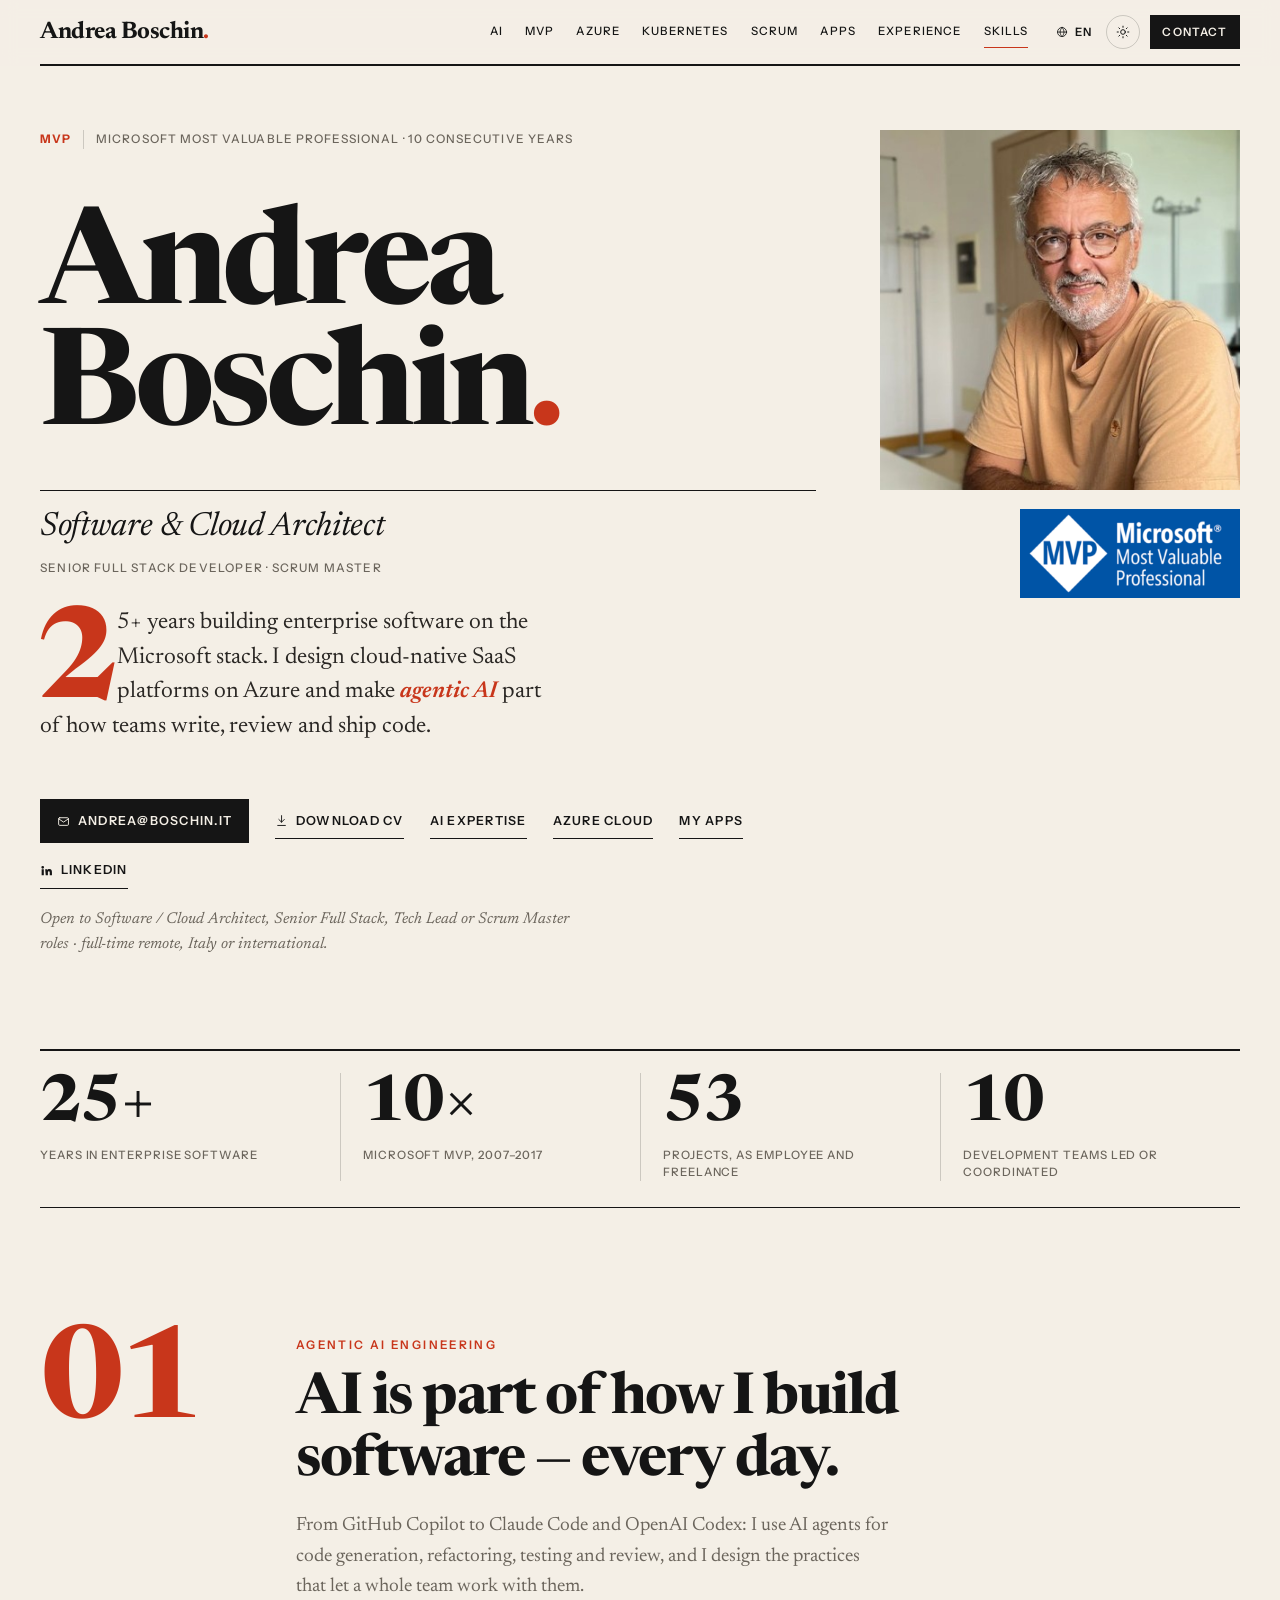
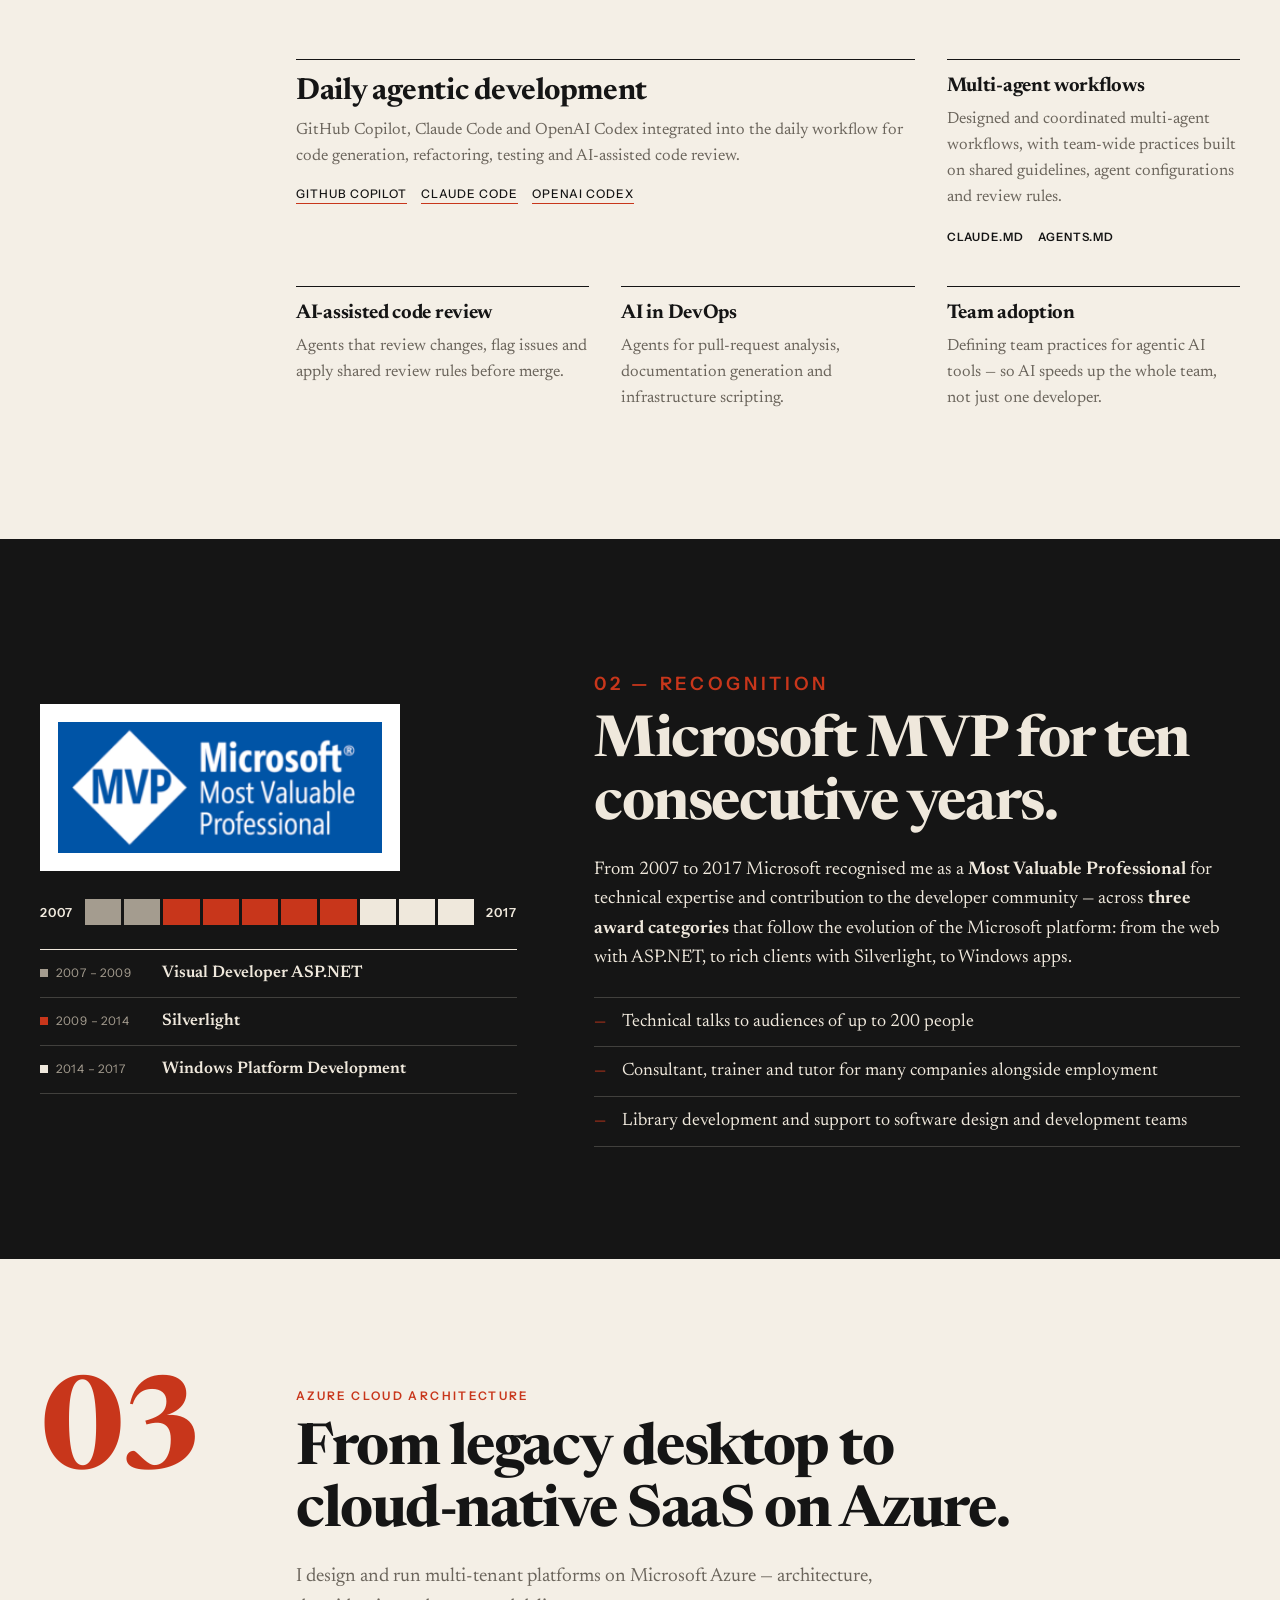
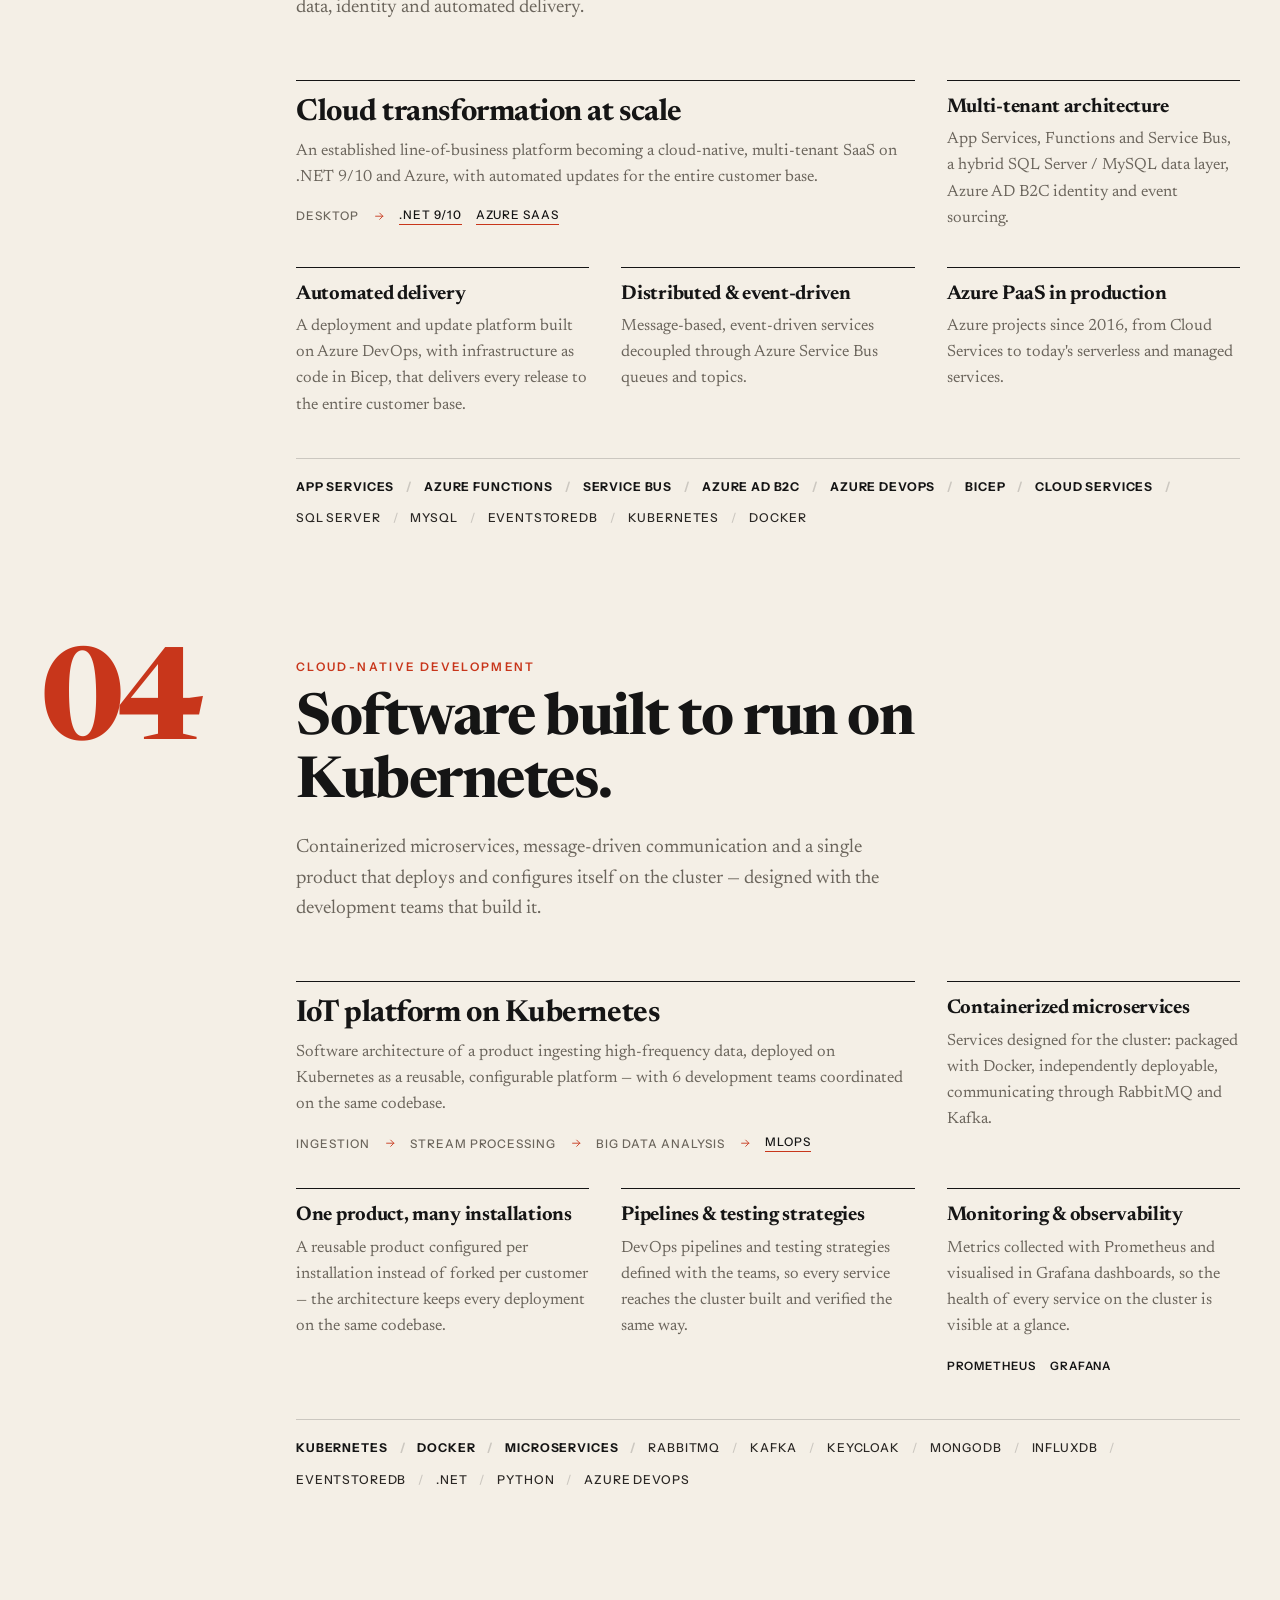
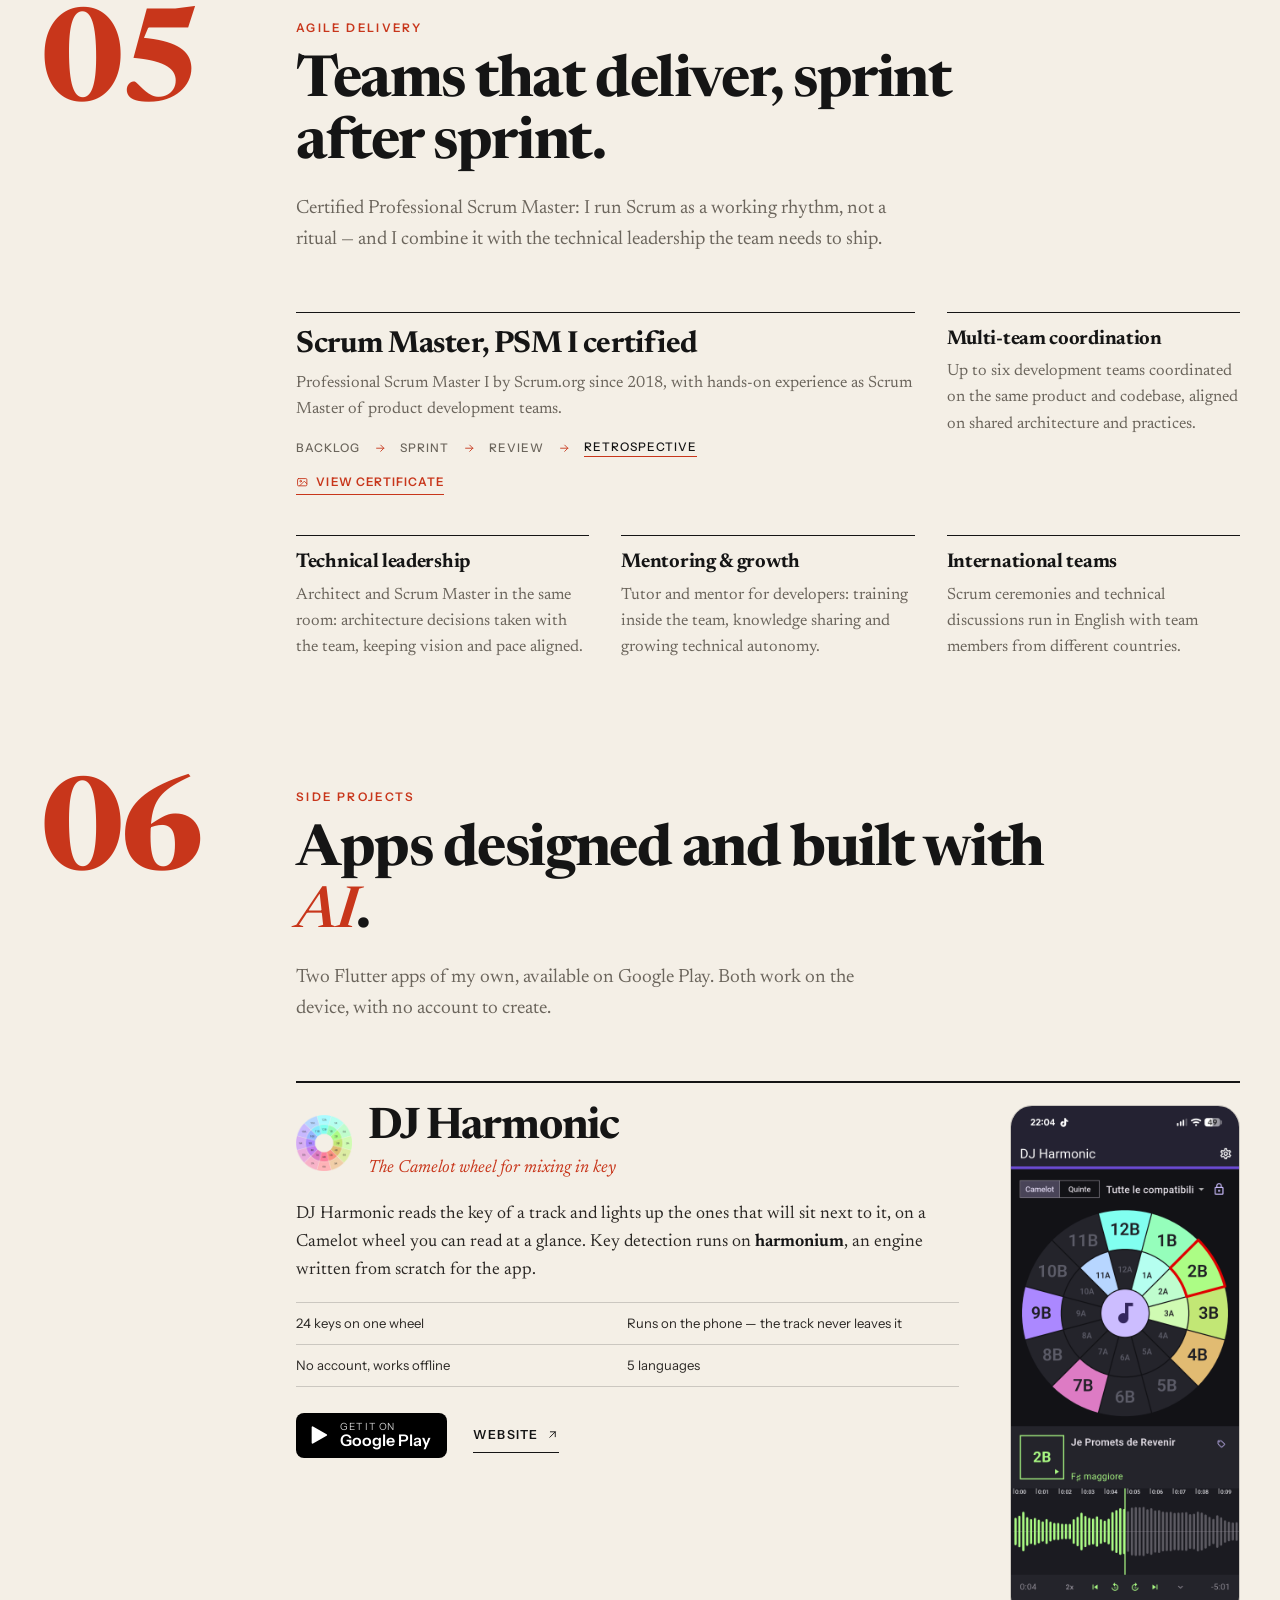
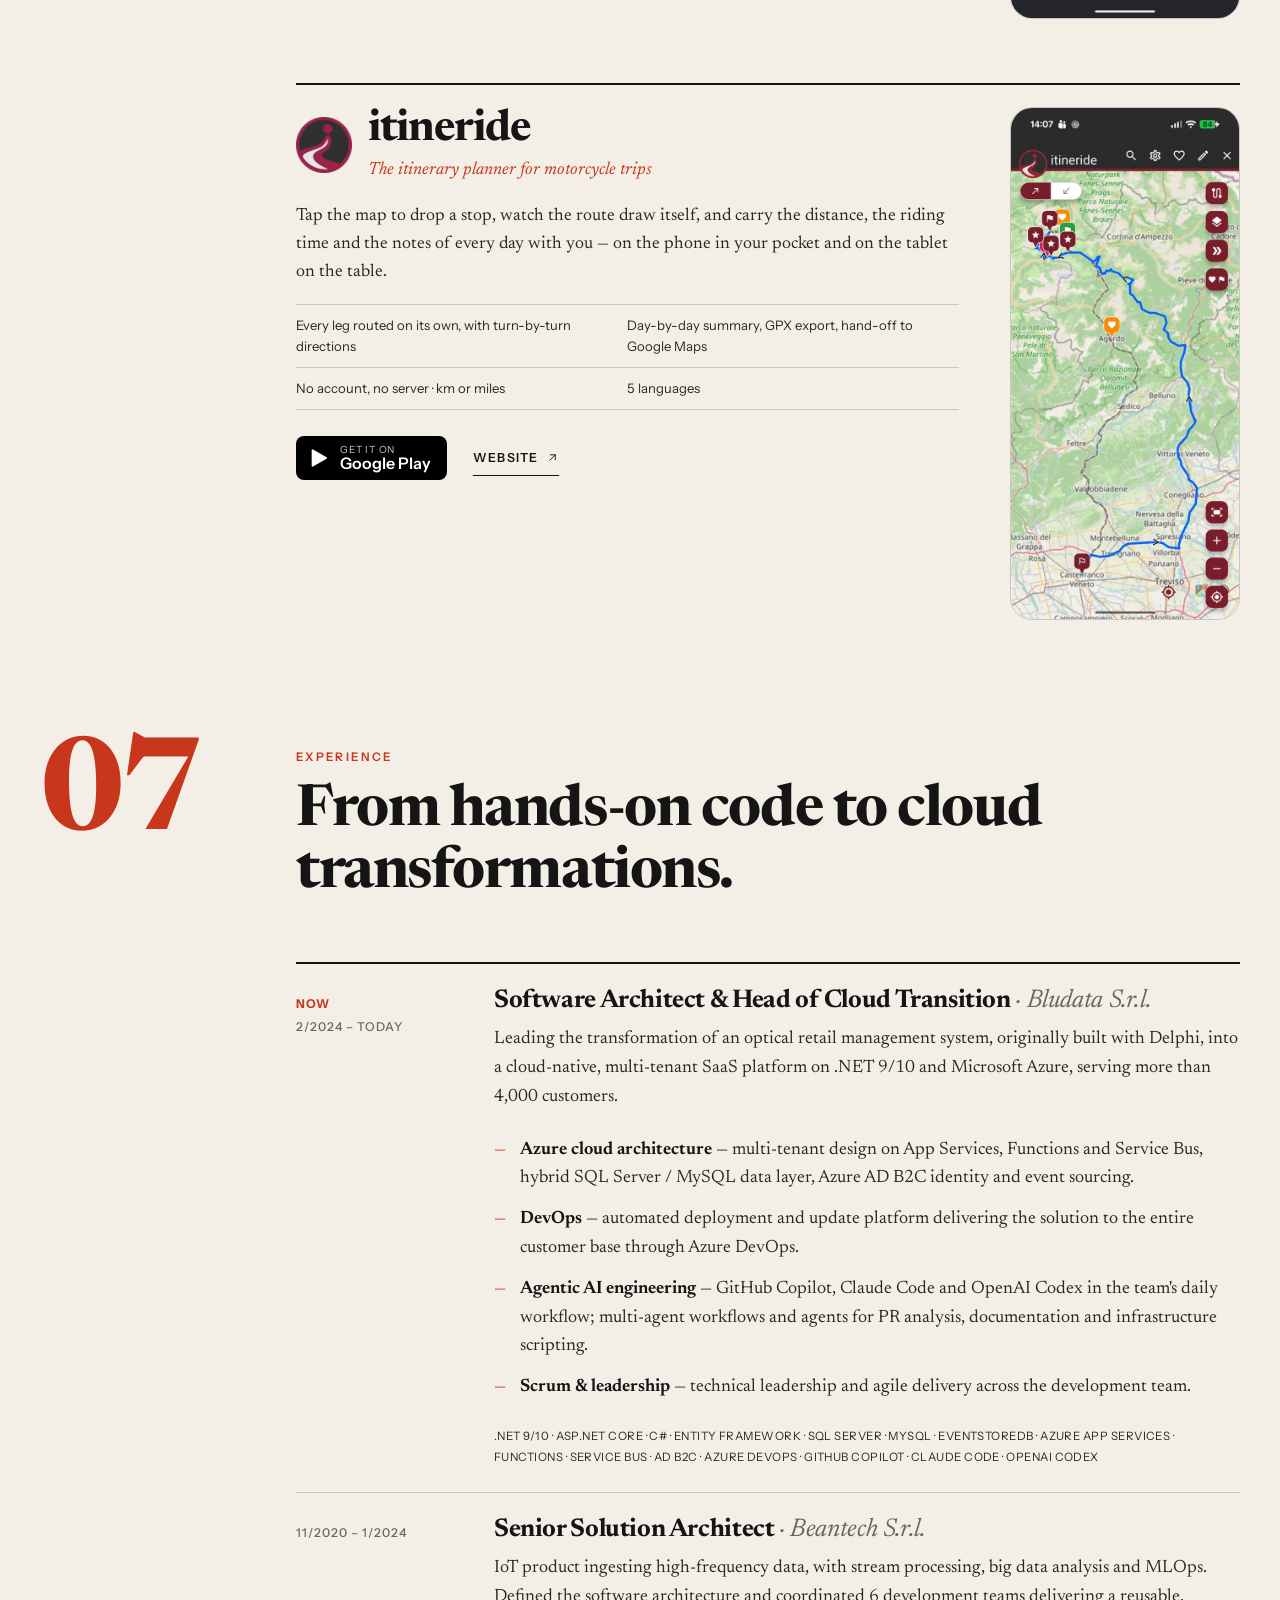
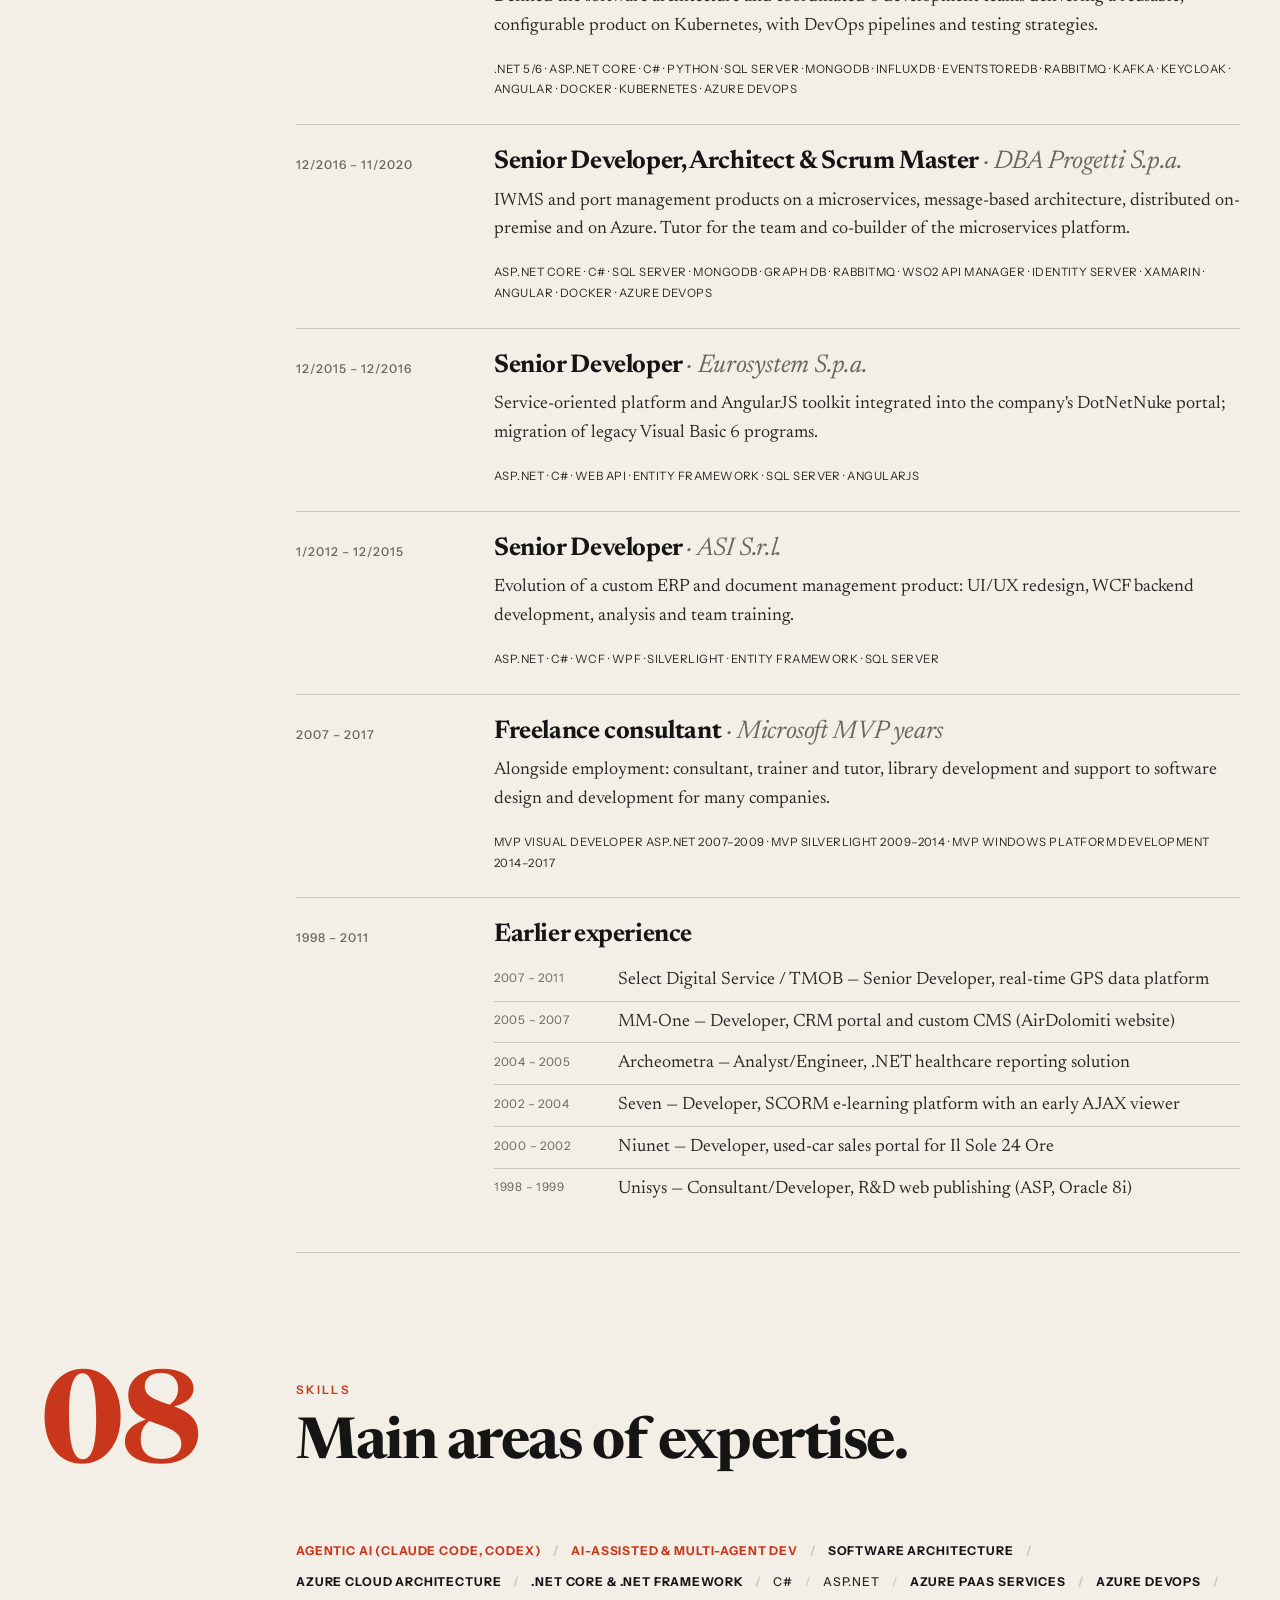
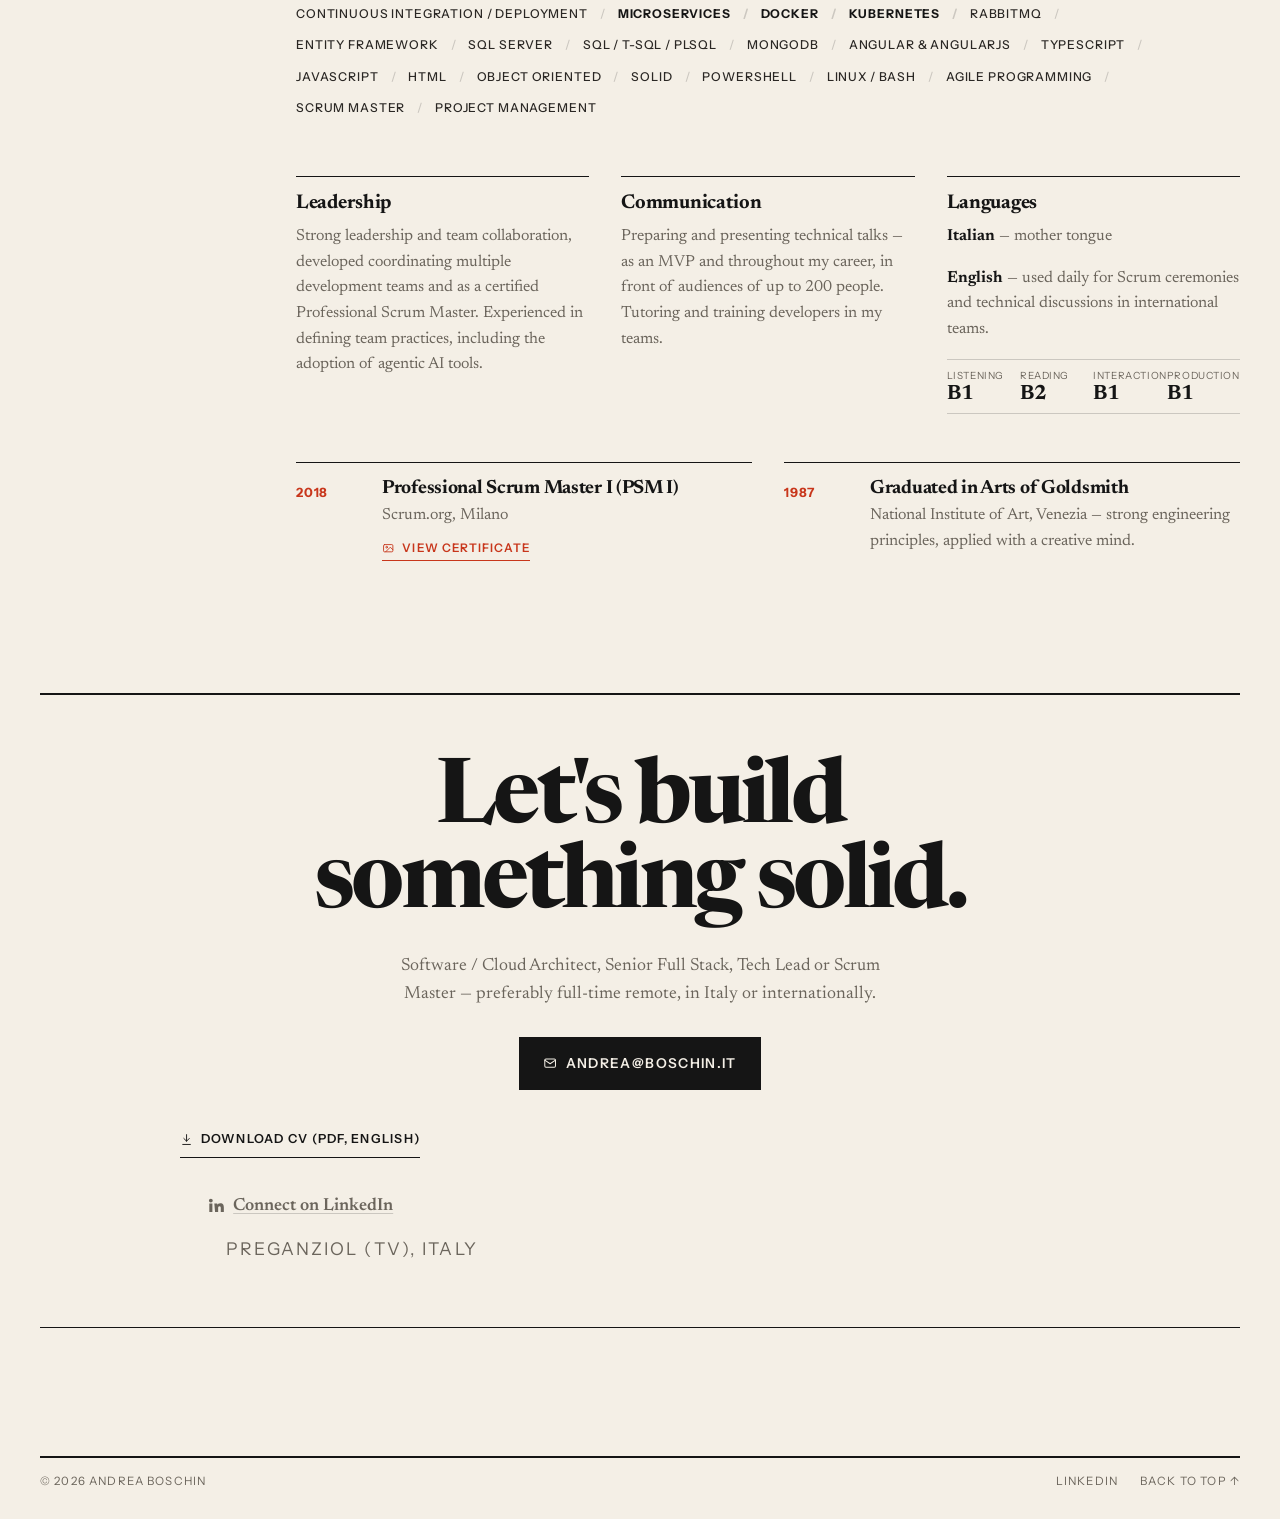
==== wwwroot/index.html @ c9d0e2e5 "Refine the editorial hero: colour square portrait, MVP logo, aligned rule - Show the portrait in col" ====
<!doctype html>
<html lang="en">
<head>
  <meta charset="utf-8">
  <meta name="viewport" content="width=device-width, initial-scale=1">
  <title>Andrea Boschin — Software & Cloud Architect</title>
  <meta name="description" content="Andrea Boschin — Software & Cloud Architect, Senior Full Stack Developer and Scrum Master. Microsoft MVP for ten consecutive years, agentic AI engineering, Azure cloud transformation.">
  <meta name="theme-color" content="#f4efe6">
  <meta property="og:title" content="Andrea Boschin — Software & Cloud Architect">
  <meta property="og:description" content="25+ years in enterprise software. Microsoft MVP 2007–2017. Agentic AI engineering and Azure cloud architecture.">
  <meta property="og:image" content="assets/andrea-boschin.jpg">
  <link rel="me" href="https://www.linkedin.com/in/boschin/">
  <meta property="og:locale" content="en_GB">
  <link rel="alternate" hreflang="en" href="index.html">
  <link rel="alternate" hreflang="it" href="it.html">
  <link rel="alternate" hreflang="es" href="es.html">
  <link rel="alternate" hreflang="de" href="de.html">
  <link rel="alternate" hreflang="fr" href="fr.html">
  <link rel="alternate" hreflang="x-default" href="index.html">
  <!-- i18n:redirect -->
  <script>
    /* Only the English entry page routes by browser language. A translated page
       is never redirected: a shared link is already a choice. ?lang=xx comes from
       the language menu and is remembered. */
    (function () {
      var PAGES = { en: 'index.html', it: 'it.html', es: 'es.html', de: 'de.html', fr: 'fr.html' };
      var KEY = 'ab.lang';
      function base(tag) { return String(tag).toLowerCase().split('-')[0]; }
      var asked = (location.search.match(/[?&]lang=([a-zA-Z-]+)/) || [])[1];
      if (asked && PAGES[base(asked)]) {
        try { localStorage.setItem(KEY, base(asked)); } catch (e) {}
        if (window.history && history.replaceState) history.replaceState(null, '', location.pathname + location.hash);
        return;
      }
      var chosen = null;
      try { chosen = localStorage.getItem(KEY); } catch (e) {}
      if (!chosen) {
        var list = navigator.languages || [navigator.language || 'en'];
        for (var i = 0; i < list.length && !chosen; i++) if (PAGES[base(list[i])]) chosen = base(list[i]);
      }
      if (chosen && chosen !== 'en' && PAGES[chosen]) location.replace(PAGES[chosen] + location.hash);
    })();
  </script>
  <!-- /i18n:redirect -->
  <link rel="icon" href="data:image/svg+xml,%3Csvg xmlns='http://www.w3.org/2000/svg' viewBox='0 0 64 64'%3E%3Crect width='64' height='64' fill='%23f4efe6'/%3E%3Ctext x='29' y='47' font-family='Georgia,serif' font-weight='700' font-size='42' fill='%23151515' text-anchor='middle'%3EB%3C/text%3E%3Ccircle cx='50' cy='44' r='5' fill='%23c8361b'/%3E%3C/svg%3E">
  <link rel="preconnect" href="https://fonts.googleapis.com">
  <link rel="preconnect" href="https://fonts.gstatic.com" crossorigin>
  <link href="https://fonts.googleapis.com/css2?family=Instrument+Sans:wght@400;500;600;700&family=Newsreader:ital,opsz,wght@0,6..72,400..800;1,6..72,400..600&display=swap" rel="stylesheet">
  <link rel="stylesheet" href="assets/site.css">
  <script>
    (function () {
      try {
        var t = localStorage.getItem('ab.theme');
        if (t === 'light' || t === 'dark') document.documentElement.setAttribute('data-theme', t);
      } catch (e) {}
    })();
  </script>
</head>
<body>
  <a class="skip" href="#main">Skip to content</a>

  <header class="nav" id="top">
    <div class="wrap nav-inner">
      <a class="brand" href="#top" aria-label="Andrea Boschin, home">
        <span class="brand-mark">AB</span>
        <span class="brand-name">Andrea Boschin</span>
      </a>
      <nav class="nav-links" aria-label="Sections">
        <a href="#ai">AI</a>
        <a href="#mvp">MVP</a>
        <a href="#azure">Azure</a>
        <a href="#kubernetes">Kubernetes</a>
        <a href="#scrum">Scrum</a>
        <a href="#apps">Apps</a>
        <a href="#experience">Experience</a>
        <a href="#skills">Skills</a>
      </nav>
      <div class="nav-actions">
        <details class="lang">
          <summary aria-label="Language"><svg viewBox="0 0 24 24" aria-hidden="true"><circle cx="12" cy="12" r="9"/><path d="M3 12h18M12 3c2.5 2.7 3.8 5.7 3.8 9s-1.3 6.3-3.8 9c-2.5-2.7-3.8-5.7-3.8-9S9.5 5.7 12 3z"/></svg><span class="lang-code">EN</span></summary>
          <ul>
            <li><a href="index.html?lang=en" hreflang="en" lang="en" data-lang="en" aria-current="page">English</a></li>
            <li><a href="it.html" hreflang="it" lang="it" data-lang="it">Italiano</a></li>
            <li><a href="es.html" hreflang="es" lang="es" data-lang="es">Español</a></li>
            <li><a href="de.html" hreflang="de" lang="de" data-lang="de">Deutsch</a></li>
            <li><a href="fr.html" hreflang="fr" lang="fr" data-lang="fr">Français</a></li>
          </ul>
        </details>
        <button class="theme-toggle" type="button" aria-label="Toggle light and dark theme">
          <svg class="i-sun" viewBox="0 0 24 24" aria-hidden="true"><circle cx="12" cy="12" r="4"/><path d="M12 2v2M12 20v2M4.9 4.9l1.4 1.4M17.7 17.7l1.4 1.4M2 12h2M20 12h2M4.9 19.1l1.4-1.4M17.7 6.3l1.4-1.4"/></svg>
          <svg class="i-moon" viewBox="0 0 24 24" aria-hidden="true"><path d="M21 12.8A9 9 0 1 1 11.2 3a7 7 0 0 0 9.8 9.8z"/></svg>
        </button>
        <a class="btn btn-small" href="#contact">Contact</a>
      </div>
    </div>
  </header>

  <main id="main">

    <!-- HERO -->
    <section class="hero">
      <div class="hero-glow" aria-hidden="true"></div>
      <div class="wrap hero-grid">
        <div class="hero-copy reveal">
          <a class="mvp-pill" href="#mvp">
            <span class="mvp-pill-badge">MVP</span>
            Microsoft Most Valuable Professional · 10 consecutive years
          </a>
          <h1 class="hero-name">Andrea Boschin<span class="dot" aria-hidden="true">.</span></h1>
          <p class="hero-role">Software &amp; Cloud Architect</p>
          <p class="hero-sub">Senior Full Stack Developer · Scrum Master</p>
          <p class="hero-lead">25+ years building enterprise software on the Microsoft stack. I design cloud-native SaaS platforms on Azure and make <strong class="ai-text">agentic AI</strong> part of how teams write, review and ship code.</p>
          <div class="hero-cta">
            <a class="btn" href="#contact" data-mail>
              <svg viewBox="0 0 24 24" aria-hidden="true"><rect x="3" y="5" width="18" height="14" rx="2"/><path d="m3 7 9 6 9-6"/></svg>
              <span data-mail-text>Email me</span>
            </a>
            <a class="btn btn-ghost" href="#contact" data-cv>
              <svg viewBox="0 0 24 24" aria-hidden="true"><path d="M12 3v12M7 10l5 5 5-5M5 21h14"/></svg>
              <span>Download CV</span>
            </a>
            <a class="btn btn-ghost" href="#ai">AI expertise</a>
            <a class="btn btn-ghost" href="#azure">Azure cloud</a>
            <a class="btn btn-ghost" href="#apps">My apps</a>
            <a class="btn btn-ghost" href="https://www.linkedin.com/in/boschin/" target="_blank" rel="me noopener">
              <svg class="i-li" viewBox="0 0 24 24" aria-hidden="true"><path d="M4.98 3.5a2.5 2.5 0 1 1 0 5 2.5 2.5 0 0 1 0-5zM3 9.75h4v11H3zM9.5 9.75h3.8v1.6h.05c.53-1 1.83-2.05 3.77-2.05 4.03 0 4.78 2.65 4.78 6.1v5.35h-4v-4.75c0-1.13-.02-2.6-1.58-2.6-1.59 0-1.83 1.24-1.83 2.52v4.83h-4z"/></svg>
              LinkedIn
            </a>
          </div>
          <p class="hero-note">Open to Software / Cloud Architect, Senior Full Stack, Tech Lead or Scrum Master roles · full-time remote, Italy or international.</p>
        </div>

        <div class="hero-visual reveal">
          <div class="portrait">
            <img src="assets/andrea-boschin.jpg" alt="Portrait of Andrea Boschin" width="400" height="400">
            <a class="portrait-card portrait-card--mvp" href="#mvp" aria-label="Microsoft MVP 2007–2017 — see the recognition section">
              <img src="assets/mvp-logo.png" alt="" width="300" height="121">
            </a>
          </div>
        </div>
      </div>

      <div class="wrap">
        <dl class="stats reveal">
          <div><dt>25+</dt><dd>years in enterprise software</dd></div>
          <div><dt>10&times;</dt><dd>Microsoft MVP, 2007–2017</dd></div>
          <div><dt>53</dt><dd>projects, as employee and freelance</dd></div>
          <div><dt>10</dt><dd>development teams led or coordinated</dd></div>
        </dl>
      </div>
    </section>

    <!-- AI -->
    <section class="section section-ai" id="ai">
      <div class="wrap">
        <header class="section-head reveal">
          <p class="eyebrow eyebrow-ai">Agentic AI engineering</p>
          <h2>AI is part of how I build software — every day.</h2>
          <p class="section-lead">From GitHub Copilot to Claude Code and OpenAI Codex: I use AI agents for code generation, refactoring, testing and review, and I design the practices that let a whole team work with them.</p>
        </header>

        <div class="bento">
          <article class="tile tile-xl reveal">
            <div class="tile-icon" aria-hidden="true">
              <svg viewBox="0 0 24 24"><path d="M12 2v4M12 18v4M4.9 4.9l2.8 2.8M16.3 16.3l2.8 2.8M2 12h4M18 12h4M4.9 19.1l2.8-2.8M16.3 7.7l2.8-2.8"/><circle cx="12" cy="12" r="3"/></svg>
            </div>
            <h3>Daily agentic development</h3>
            <p>GitHub Copilot, Claude Code and OpenAI Codex integrated into the daily workflow for code generation, refactoring, testing and AI-assisted code review.</p>
            <div class="evolution" aria-label="AI coding tools">
              <span class="hl">GitHub Copilot</span>
              <span class="hl">Claude Code</span>
              <span class="hl">OpenAI Codex</span>
            </div>
          </article>

          <article class="tile reveal">
            <div class="tile-icon" aria-hidden="true">
              <svg viewBox="0 0 24 24"><circle cx="6" cy="6" r="2.5"/><circle cx="18" cy="6" r="2.5"/><circle cx="12" cy="18" r="2.5"/><path d="M8 7.5 10.5 16M16 7.5 13.5 16M8.5 6h7"/></svg>
            </div>
            <h3>Multi-agent workflows</h3>
            <p>Designed and coordinated multi-agent workflows, with team-wide practices built on shared guidelines, agent configurations and review rules.</p>
            <p class="code-tags"><code>CLAUDE.md</code> <code>AGENTS.md</code></p>
          </article>

          <article class="tile reveal">
            <div class="tile-icon" aria-hidden="true">
              <svg viewBox="0 0 24 24"><path d="M14 3H7a2 2 0 0 0-2 2v14a2 2 0 0 0 2 2h10a2 2 0 0 0 2-2V8z"/><path d="M14 3v5h5"/><path d="m9 14 2 2 4-4"/></svg>
            </div>
            <h3>AI-assisted code review</h3>
            <p>Agents that review changes, flag issues and apply shared review rules before merge.</p>
          </article>

          <article class="tile reveal">
            <div class="tile-icon" aria-hidden="true">
              <svg viewBox="0 0 24 24"><circle cx="6" cy="6" r="2.5"/><circle cx="6" cy="18" r="2.5"/><circle cx="18" cy="12" r="2.5"/><path d="M6 8.5v7M8.3 7l7.4 4M8.3 17l7.4-4"/></svg>
            </div>
            <h3>AI in DevOps</h3>
            <p>Agents for pull-request analysis, documentation generation and infrastructure scripting.</p>
          </article>

          <article class="tile reveal">
            <div class="tile-icon" aria-hidden="true">
              <svg viewBox="0 0 24 24"><circle cx="9" cy="8" r="3"/><circle cx="17" cy="9" r="2.5"/><path d="M3 20c0-3.3 2.7-6 6-6s6 2.7 6 6M15 14.5c3 0 6 1.8 6 5"/></svg>
            </div>
            <h3>Team adoption</h3>
            <p>Defining team practices for agentic AI tools — so AI speeds up the whole team, not just one developer.</p>
          </article>
        </div>
      </div>
    </section>

    <!-- MVP -->
    <section class="section section-mvp" id="mvp">
      <div class="wrap mvp-grid">
        <div class="mvp-logo reveal">
          <img src="assets/mvp-logo.png" alt="Microsoft Most Valuable Professional" width="300" height="121">
          <div class="mvp-years" aria-label="Ten consecutive years, 2007 to 2017">
            <span class="mvp-year-label">2007</span>
            <ol class="mvp-bar" aria-hidden="true">
              <li class="c1"></li><li class="c1"></li>
              <li class="c2"></li><li class="c2"></li><li class="c2"></li><li class="c2"></li><li class="c2"></li>
              <li class="c3"></li><li class="c3"></li><li class="c3"></li>
            </ol>
            <span class="mvp-year-label">2017</span>
          </div>
          <ol class="mvp-awards">
            <li class="c1">
              <span class="mvp-award-years">2007 – 2009</span>
              <span class="mvp-award-name">Visual Developer ASP.NET</span>
            </li>
            <li class="c2">
              <span class="mvp-award-years">2009 – 2014</span>
              <span class="mvp-award-name">Silverlight</span>
            </li>
            <li class="c3">
              <span class="mvp-award-years">2014 – 2017</span>
              <span class="mvp-award-name">Windows Platform Development</span>
            </li>
          </ol>
        </div>
        <div class="mvp-copy reveal">
          <p class="eyebrow eyebrow-mvp">Recognition</p>
          <h2>Microsoft MVP for ten consecutive years.</h2>
          <p>From 2007 to 2017 Microsoft recognised me as a <strong>Most Valuable Professional</strong> for technical expertise and contribution to the developer community — across <strong>three award categories</strong> that follow the evolution of the Microsoft platform: from the web with ASP.NET, to rich clients with Silverlight, to Windows apps.</p>
          <ul class="checks">
            <li>Technical talks to audiences of up to 200 people</li>
            <li>Consultant, trainer and tutor for many companies alongside employment</li>
            <li>Library development and support to software design and development teams</li>
          </ul>
        </div>
      </div>
    </section>

    <!-- AZURE -->
    <section class="section section-azure" id="azure">
      <div class="wrap">
        <header class="section-head reveal">
          <p class="eyebrow eyebrow-azure">Azure cloud architecture</p>
          <h2>From legacy desktop to cloud-native SaaS on Azure.</h2>
          <p class="section-lead">I design and run multi-tenant platforms on Microsoft Azure — architecture, data, identity and automated delivery.</p>
        </header>

        <div class="bento">
          <article class="tile tile-azure tile-xl reveal">
            <div class="tile-icon" aria-hidden="true">
              <svg viewBox="0 0 24 24"><path d="M7 18a4.5 4.5 0 0 1-.6-8.96A6 6 0 0 1 18 8.5a4 4 0 0 1-.5 9.5z"/></svg>
            </div>
            <h3>Cloud transformation at scale</h3>
            <p>An established line-of-business platform becoming a cloud-native, multi-tenant SaaS on .NET 9/10 and Azure, with automated updates for the entire customer base.</p>
            <div class="migration" aria-label="Migration path">
              <span>Desktop</span>
              <svg viewBox="0 0 24 24" aria-hidden="true"><path d="M5 12h14M13 6l6 6-6 6"/></svg>
              <span class="hl">.NET 9/10</span>
              <span class="hl">Azure SaaS</span>
            </div>
          </article>

          <article class="tile tile-azure reveal">
            <div class="tile-icon" aria-hidden="true">
              <svg viewBox="0 0 24 24"><rect x="3" y="3" width="7" height="7" rx="1.5"/><rect x="14" y="3" width="7" height="7" rx="1.5"/><rect x="3" y="14" width="7" height="7" rx="1.5"/><rect x="14" y="14" width="7" height="7" rx="1.5"/></svg>
            </div>
            <h3>Multi-tenant architecture</h3>
            <p>App Services, Functions and Service Bus, a hybrid SQL Server / MySQL data layer, Azure AD B2C identity and event sourcing.</p>
          </article>

          <article class="tile tile-azure reveal">
            <div class="tile-icon" aria-hidden="true">
              <svg viewBox="0 0 24 24"><path d="M4 12a8 8 0 0 1 14-5.3M20 12a8 8 0 0 1-14 5.3"/><path d="M18 3v4h-4M6 21v-4h4"/></svg>
            </div>
            <h3>Automated delivery</h3>
            <p>A deployment and update platform built on Azure DevOps, with infrastructure as code in Bicep, that delivers every release to the entire customer base.</p>
          </article>

          <article class="tile tile-azure reveal">
            <div class="tile-icon" aria-hidden="true">
              <svg viewBox="0 0 24 24"><circle cx="12" cy="5" r="2.5"/><circle cx="5" cy="19" r="2.5"/><circle cx="19" cy="19" r="2.5"/><path d="M12 7.5v4M12 11.5 6.5 17M12 11.5l5.5 5.5"/></svg>
            </div>
            <h3>Distributed &amp; event-driven</h3>
            <p>Message-based, event-driven services decoupled through Azure Service Bus queues and topics.</p>
          </article>

          <article class="tile tile-azure reveal">
            <div class="tile-icon" aria-hidden="true">
              <svg viewBox="0 0 24 24"><path d="M12 3 4 6v6c0 4.4 3.4 8.3 8 9 4.6-.7 8-4.6 8-9V6z"/><path d="m9 12 2 2 4-4"/></svg>
            </div>
            <h3>Azure PaaS in production</h3>
            <p>Azure projects since 2016, from Cloud Services to today's serverless and managed services.</p>
          </article>
        </div>

        <ul class="chips chips-azure reveal" aria-label="Azure services">
          <li class="chip chip-azure">App Services</li>
          <li class="chip chip-azure">Azure Functions</li>
          <li class="chip chip-azure">Service Bus</li>
          <li class="chip chip-azure">Azure AD B2C</li>
          <li class="chip chip-azure">Azure DevOps</li>
          <li class="chip chip-azure">Bicep</li>
          <li class="chip chip-azure">Cloud Services</li>
          <li class="chip">SQL Server</li>
          <li class="chip">MySQL</li>
          <li class="chip">EventStoreDB</li>
          <li class="chip">Kubernetes</li>
          <li class="chip">Docker</li>
        </ul>
      </div>
    </section>

    <!-- KUBERNETES -->
    <section class="section section-k8s" id="kubernetes">
      <div class="wrap">
        <header class="section-head reveal">
          <p class="eyebrow eyebrow-k8s">Cloud-native development</p>
          <h2>Software built to run on Kubernetes.</h2>
          <p class="section-lead">Containerized microservices, message-driven communication and a single product that deploys and configures itself on the cluster — designed with the development teams that build it.</p>
        </header>

        <div class="bento">
          <article class="tile tile-k8s tile-xl reveal">
            <div class="tile-icon" aria-hidden="true">
              <svg viewBox="0 0 24 24"><path d="M12 2.5 20.5 7v10L12 21.5 3.5 17V7z"/><circle cx="12" cy="12" r="3"/><path d="M12 5.5V9M12 15v3.5M6.4 8.8 9.4 10.5M14.6 13.5l3 1.7M6.4 15.2l3-1.7M14.6 10.5l3-1.7"/></svg>
            </div>
            <h3>IoT platform on Kubernetes</h3>
            <p>Software architecture of a product ingesting high-frequency data, deployed on Kubernetes as a reusable, configurable platform — with 6 development teams coordinated on the same codebase.</p>
            <div class="pipeline" aria-label="Data pipeline">
              <span>Ingestion</span>
              <svg viewBox="0 0 24 24" aria-hidden="true"><path d="M5 12h14M13 6l6 6-6 6"/></svg>
              <span>Stream processing</span>
              <svg viewBox="0 0 24 24" aria-hidden="true"><path d="M5 12h14M13 6l6 6-6 6"/></svg>
              <span>Big data analysis</span>
              <svg viewBox="0 0 24 24" aria-hidden="true"><path d="M5 12h14M13 6l6 6-6 6"/></svg>
              <span class="hl">MLOps</span>
            </div>
          </article>

          <article class="tile tile-k8s reveal">
            <div class="tile-icon" aria-hidden="true">
              <svg viewBox="0 0 24 24"><rect x="3" y="7" width="18" height="12" rx="2"/><path d="M7 7V5h10v2M3 12h18"/></svg>
            </div>
            <h3>Containerized microservices</h3>
            <p>Services designed for the cluster: packaged with Docker, independently deployable, communicating through RabbitMQ and Kafka.</p>
          </article>

          <article class="tile tile-k8s reveal">
            <div class="tile-icon" aria-hidden="true">
              <svg viewBox="0 0 24 24"><path d="M4 6h10M18 6h2M4 12h4M12 12h8M4 18h12M20 18h0"/><circle cx="16" cy="6" r="2"/><circle cx="10" cy="12" r="2"/><circle cx="18" cy="18" r="2"/></svg>
            </div>
            <h3>One product, many installations</h3>
            <p>A reusable product configured per installation instead of forked per customer — the architecture keeps every deployment on the same codebase.</p>
          </article>

          <article class="tile tile-k8s reveal">
            <div class="tile-icon" aria-hidden="true">
              <svg viewBox="0 0 24 24"><path d="M9 3h6M10 3v6l-5 9a2 2 0 0 0 1.8 3h10.4a2 2 0 0 0 1.8-3l-5-9V3"/><path d="M7.5 15h9"/></svg>
            </div>
            <h3>Pipelines &amp; testing strategies</h3>
            <p>DevOps pipelines and testing strategies defined with the teams, so every service reaches the cluster built and verified the same way.</p>
          </article>

          <article class="tile tile-k8s reveal">
            <div class="tile-icon" aria-hidden="true">
              <svg viewBox="0 0 24 24"><path d="M3 3v18h18"/><path d="m7 15 4-4 3 3 5-6"/></svg>
            </div>
            <h3>Monitoring &amp; observability</h3>
            <p>Metrics collected with Prometheus and visualised in Grafana dashboards, so the health of every service on the cluster is visible at a glance.</p>
            <p class="code-tags"><code>Prometheus</code> <code>Grafana</code></p>
          </article>
        </div>

        <ul class="chips chips-k8s reveal" aria-label="Cloud-native stack">
          <li class="chip chip-k8s">Kubernetes</li>
          <li class="chip chip-k8s">Docker</li>
          <li class="chip chip-k8s">Microservices</li>
          <li class="chip">RabbitMQ</li>
          <li class="chip">Kafka</li>
          <li class="chip">Keycloak</li>
          <li class="chip">MongoDB</li>
          <li class="chip">InfluxDB</li>
          <li class="chip">EventStoreDB</li>
          <li class="chip">.NET</li>
          <li class="chip">Python</li>
          <li class="chip">Azure DevOps</li>
        </ul>
      </div>
    </section>

    <!-- SCRUM -->
    <section class="section section-scrum" id="scrum">
      <div class="wrap">
        <header class="section-head reveal">
          <p class="eyebrow eyebrow-scrum">Agile delivery</p>
          <h2>Teams that deliver, sprint after sprint.</h2>
          <p class="section-lead">Certified Professional Scrum Master: I run Scrum as a working rhythm, not a ritual — and I combine it with the technical leadership the team needs to ship.</p>
        </header>

        <div class="bento">
          <article class="tile tile-scrum tile-xl reveal">
            <div class="tile-icon" aria-hidden="true">
              <svg viewBox="0 0 24 24"><path d="M20 12a8 8 0 1 1-2.3-5.6"/><path d="M20 4v4h-4"/><path d="m9 12 2 2 4-4"/></svg>
            </div>
            <h3>Scrum Master, PSM I certified</h3>
            <p>Professional Scrum Master I by Scrum.org since 2018, with hands-on experience as Scrum Master of product development teams.</p>
            <div class="cycle" aria-label="Sprint cycle">
              <span>Backlog</span>
              <svg viewBox="0 0 24 24" aria-hidden="true"><path d="M5 12h14M13 6l6 6-6 6"/></svg>
              <span>Sprint</span>
              <svg viewBox="0 0 24 24" aria-hidden="true"><path d="M5 12h14M13 6l6 6-6 6"/></svg>
              <span>Review</span>
              <svg viewBox="0 0 24 24" aria-hidden="true"><path d="M5 12h14M13 6l6 6-6 6"/></svg>
              <span class="hl">Retrospective</span>
            </div>
            <a class="cert-link" href="assets/psm-i-certificate.jpg" data-dialog="psm-certificate"><svg viewBox="0 0 24 24" aria-hidden="true"><rect x="3" y="5" width="18" height="14" rx="2"/><circle cx="9" cy="10" r="1.6"/><path d="m21 15-5-5-9 9"/></svg><span>View certificate</span></a>
          </article>

          <article class="tile tile-scrum reveal">
            <div class="tile-icon" aria-hidden="true">
              <svg viewBox="0 0 24 24"><rect x="3" y="4" width="6" height="6" rx="1.5"/><rect x="15" y="4" width="6" height="6" rx="1.5"/><rect x="9" y="14" width="6" height="6" rx="1.5"/><path d="M6 10v2h12v-2M12 12v2"/></svg>
            </div>
            <h3>Multi-team coordination</h3>
            <p>Up to six development teams coordinated on the same product and codebase, aligned on shared architecture and practices.</p>
          </article>

          <article class="tile tile-scrum reveal">
            <div class="tile-icon" aria-hidden="true">
              <svg viewBox="0 0 24 24"><path d="m12 3 9 5-9 5-9-5z"/><path d="m3 13 9 5 9-5"/></svg>
            </div>
            <h3>Technical leadership</h3>
            <p>Architect and Scrum Master in the same room: architecture decisions taken with the team, keeping vision and pace aligned.</p>
          </article>

          <article class="tile tile-scrum reveal">
            <div class="tile-icon" aria-hidden="true">
              <svg viewBox="0 0 24 24"><circle cx="8" cy="7" r="3"/><path d="M2 20c0-3.3 2.7-6 6-6 1.6 0 3 .6 4 1.6"/><path d="M15 20l2-6 2 6M15.7 18h2.6"/><path d="M17 4v6M14 7h6"/></svg>
            </div>
            <h3>Mentoring &amp; growth</h3>
            <p>Tutor and mentor for developers: training inside the team, knowledge sharing and growing technical autonomy.</p>
          </article>

          <article class="tile tile-scrum reveal">
            <div class="tile-icon" aria-hidden="true">
              <svg viewBox="0 0 24 24"><circle cx="12" cy="12" r="9"/><path d="M3 12h18M12 3c2.5 2.7 3.8 5.7 3.8 9s-1.3 6.3-3.8 9c-2.5-2.7-3.8-5.7-3.8-9S9.5 5.7 12 3z"/></svg>
            </div>
            <h3>International teams</h3>
            <p>Scrum ceremonies and technical discussions run in English with team members from different countries.</p>
          </article>
        </div>
      </div>
    </section>

    <!-- APPS -->
    <section class="section section-apps" id="apps">
      <div class="wrap">
        <header class="section-head reveal">
          <p class="eyebrow">Side projects</p>
          <h2>Apps designed and built with <strong class="ai-text">AI</strong>.</h2>
          <p class="section-lead">Two Flutter apps of my own, available on Google Play. Both work on the device, with no account to create.</p>
        </header>

        <div class="apps">
          <article class="app app--dj reveal">
            <div class="app-body">
              <div class="app-id">
                <img class="app-icon" src="assets/djharmonic-icon.png" alt="" width="512" height="512">
                <div>
                  <h3>DJ Harmonic</h3>
                  <p class="app-tag">The Camelot wheel for mixing in key</p>
                </div>
              </div>
              <p>DJ Harmonic reads the key of a track and lights up the ones that will sit next to it, on a Camelot wheel you can read at a glance. Key detection runs on <strong>harmonium</strong>, an engine written from scratch for the app.</p>
              <ul class="app-facts">
                <li>24 keys on one wheel</li>
                <li>Runs on the phone — the track never leaves it</li>
                <li>No account, works offline</li>
                <li>5 languages</li>
              </ul>
              <div class="app-links">
                <a class="store-btn" href="https://play.google.com/store/apps/details?id=com.Elite.Harmonic" target="_blank" rel="noopener">
                  <svg viewBox="0 0 24 24" aria-hidden="true"><path d="M4 3.5v17a1 1 0 0 0 1.5.9l14.8-8.5a1 1 0 0 0 0-1.8L5.5 2.6A1 1 0 0 0 4 3.5z"/></svg>
                  <span><small>Get it on</small>Google Play</span>
                </a>
                <a class="btn btn-ghost" href="https://thesmallgrove.github.io/djharmonic_pages/" target="_blank" rel="noopener">
                  <span>Website</span>
                  <svg viewBox="0 0 24 24" aria-hidden="true"><path d="M7 17 17 7M8 7h9v9"/></svg>
                </a>
              </div>
            </div>
            <div class="app-shot">
              <img src="assets/djharmonic-phone.png" alt="DJ Harmonic showing compatible keys on the Camelot wheel and the waveform of the track playing" width="540" height="1212" loading="lazy">
            </div>
          </article>

          <article class="app app--ir reveal">
            <div class="app-body">
              <div class="app-id">
                <img class="app-icon" src="assets/itineride-icon.png" alt="" width="512" height="512">
                <div>
                  <h3>itineride</h3>
                  <p class="app-tag">The itinerary planner for motorcycle trips</p>
                </div>
              </div>
              <p>Tap the map to drop a stop, watch the route draw itself, and carry the distance, the riding time and the notes of every day with you — on the phone in your pocket and on the tablet on the table.</p>
              <ul class="app-facts">
                <li>Every leg routed on its own, with turn-by-turn directions</li>
                <li>Day-by-day summary, GPX export, hand-off to Google Maps</li>
                <li>No account, no server · km or miles</li>
                <li>5 languages</li>
              </ul>
              <div class="app-links">
                <a class="store-btn" href="https://play.google.com/store/apps/details?id=it.boschin.itineride" target="_blank" rel="noopener">
                  <svg viewBox="0 0 24 24" aria-hidden="true"><path d="M4 3.5v17a1 1 0 0 0 1.5.9l14.8-8.5a1 1 0 0 0 0-1.8L5.5 2.6A1 1 0 0 0 4 3.5z"/></svg>
                  <span><small>Get it on</small>Google Play</span>
                </a>
                <a class="btn btn-ghost" href="https://thesmallgrove.github.io/itineride-pages/" target="_blank" rel="noopener">
                  <span>Website</span>
                  <svg viewBox="0 0 24 24" aria-hidden="true"><path d="M7 17 17 7M8 7h9v9"/></svg>
                </a>
              </div>
            </div>
            <div class="app-shot">
              <img src="assets/itineride-phone.jpg" alt="itineride showing a motorcycle route through the Dolomites" width="540" height="1212" loading="lazy">
            </div>
          </article>
        </div>
      </div>
    </section>

    <!-- EXPERIENCE -->
    <section class="section" id="experience">
      <div class="wrap">
        <header class="section-head reveal">
          <p class="eyebrow">Experience</p>
          <h2>From hands-on code to cloud transformations.</h2>
        </header>

        <ol class="timeline">
          <li class="job job--current reveal">
            <div class="job-when"><span class="now">Now</span> 2/2024 – today</div>
            <div class="job-card">
              <h3>Software Architect &amp; Head of Cloud Transition <span class="at">· Bludata S.r.l.</span></h3>
              <p>Leading the transformation of an optical retail management system, originally built with Delphi, into a cloud-native, multi-tenant SaaS platform on .NET 9/10 and Microsoft Azure, serving more than 4,000 customers.</p>
              <ul>
                <li class="li-azure"><b>Azure cloud architecture</b> — multi-tenant design on App Services, Functions and Service Bus, hybrid SQL Server / MySQL data layer, Azure AD B2C identity and event sourcing.</li>
                <li class="li-azure"><b>DevOps</b> — automated deployment and update platform delivering the solution to the entire customer base through Azure DevOps.</li>
                <li class="li-ai"><b>Agentic AI engineering</b> — GitHub Copilot, Claude Code and OpenAI Codex in the team's daily workflow; multi-agent workflows and agents for PR analysis, documentation and infrastructure scripting.</li>
                <li><b>Scrum &amp; leadership</b> — technical leadership and agile delivery across the development team.</li>
              </ul>
              <p class="tech">.NET 9/10 · ASP.NET Core · C# · Entity Framework · SQL Server · MySQL · EventStoreDB · Azure App Services · Functions · Service Bus · AD B2C · Azure DevOps · GitHub Copilot · Claude Code · OpenAI Codex</p>
            </div>
          </li>

          <li class="job reveal">
            <div class="job-when">11/2020 – 1/2024</div>
            <div class="job-card">
              <h3>Senior Solution Architect <span class="at">· Beantech S.r.l.</span></h3>
              <p>IoT product ingesting high-frequency data, with stream processing, big data analysis and MLOps. Defined the software architecture and coordinated 6 development teams delivering a reusable, configurable product on Kubernetes, with DevOps pipelines and testing strategies.</p>
              <p class="tech">.NET 5/6 · ASP.NET Core · C# · Python · SQL Server · MongoDB · InfluxDB · EventStoreDB · RabbitMQ · Kafka · Keycloak · Angular · Docker · Kubernetes · Azure DevOps</p>
            </div>
          </li>

          <li class="job reveal">
            <div class="job-when">12/2016 – 11/2020</div>
            <div class="job-card">
              <h3>Senior Developer, Architect &amp; Scrum Master <span class="at">· DBA Progetti S.p.a.</span></h3>
              <p>IWMS and port management products on a microservices, message-based architecture, distributed on-premise and on Azure. Tutor for the team and co-builder of the microservices platform.</p>
              <p class="tech">ASP.NET Core · C# · SQL Server · MongoDB · Graph DB · RabbitMQ · WSO2 API Manager · Identity Server · Xamarin · Angular · Docker · Azure DevOps</p>
            </div>
          </li>

          <li class="job reveal">
            <div class="job-when">12/2015 – 12/2016</div>
            <div class="job-card">
              <h3>Senior Developer <span class="at">· Eurosystem S.p.a.</span></h3>
              <p>Service-oriented platform and AngularJS toolkit integrated into the company's DotNetNuke portal; migration of legacy Visual Basic 6 programs.</p>
              <p class="tech">ASP.NET · C# · Web API · Entity Framework · SQL Server · AngularJS</p>
            </div>
          </li>

          <li class="job reveal">
            <div class="job-when">1/2012 – 12/2015</div>
            <div class="job-card">
              <h3>Senior Developer <span class="at">· ASI S.r.l.</span></h3>
              <p>Evolution of a custom ERP and document management product: UI/UX redesign, WCF backend development, analysis and team training.</p>
              <p class="tech">ASP.NET · C# · WCF · WPF · Silverlight · Entity Framework · SQL Server</p>
            </div>
          </li>

          <li class="job job--mvp reveal">
            <div class="job-when">2007 – 2017</div>
            <div class="job-card">
              <h3>Freelance consultant <span class="at">· Microsoft MVP years</span></h3>
              <p>Alongside employment: consultant, trainer and tutor, library development and support to software design and development for many companies.</p>
              <p class="tech">MVP Visual Developer ASP.NET 2007–2009 · MVP Silverlight 2009–2014 · MVP Windows Platform Development 2014–2017</p>
            </div>
          </li>

          <li class="job reveal">
            <div class="job-when">1998 – 2011</div>
            <div class="job-card">
              <h3>Earlier experience</h3>
              <ul class="earlier">
                <li><span>2007 – 2011</span> Select Digital Service / TMOB — Senior Developer, real-time GPS data platform</li>
                <li><span>2005 – 2007</span> MM-One — Developer, CRM portal and custom CMS (AirDolomiti website)</li>
                <li><span>2004 – 2005</span> Archeometra — Analyst/Engineer, .NET healthcare reporting solution</li>
                <li><span>2002 – 2004</span> Seven — Developer, SCORM e-learning platform with an early AJAX viewer</li>
                <li><span>2000 – 2002</span> Niunet — Developer, used-car sales portal for Il Sole 24 Ore</li>
                <li><span>1998 – 1999</span> Unisys — Consultant/Developer, R&amp;D web publishing (ASP, Oracle 8i)</li>
              </ul>
            </div>
          </li>
        </ol>
      </div>
    </section>

    <!-- SKILLS -->
    <section class="section section-skills" id="skills">
      <div class="wrap">
        <header class="section-head reveal">
          <p class="eyebrow">Skills</p>
          <h2>Main areas of expertise.</h2>
        </header>

        <ul class="chips reveal" aria-label="Expertise">
          <li class="chip chip-ai">Agentic AI (Claude Code, Codex)</li>
          <li class="chip chip-ai">AI-assisted &amp; multi-agent dev</li>
          <li class="chip chip-key">Software Architecture</li>
          <li class="chip chip-azure">Azure Cloud Architecture</li>
          <li class="chip chip-key">.NET Core &amp; .NET Framework</li>
          <li class="chip">C#</li>
          <li class="chip">ASP.NET</li>
          <li class="chip chip-azure">Azure PaaS services</li>
          <li class="chip chip-azure">Azure DevOps</li>
          <li class="chip">Continuous Integration / Deployment</li>
          <li class="chip chip-k8s">Microservices</li>
          <li class="chip chip-k8s">Docker</li>
          <li class="chip chip-k8s">Kubernetes</li>
          <li class="chip">RabbitMQ</li>
          <li class="chip">Entity Framework</li>
          <li class="chip">SQL Server</li>
          <li class="chip">SQL / T-SQL / PLSQL</li>
          <li class="chip">MongoDB</li>
          <li class="chip">Angular &amp; AngularJS</li>
          <li class="chip">TypeScript</li>
          <li class="chip">JavaScript</li>
          <li class="chip">HTML</li>
          <li class="chip">Object Oriented</li>
          <li class="chip">SOLID</li>
          <li class="chip">PowerShell</li>
          <li class="chip">Linux / Bash</li>
          <li class="chip">Agile programming</li>
          <li class="chip">Scrum Master</li>
          <li class="chip">Project Management</li>
        </ul>

        <div class="cards3">
          <article class="card reveal">
            <h3>Leadership</h3>
            <p>Strong leadership and team collaboration, developed coordinating multiple development teams and as a certified Professional Scrum Master. Experienced in defining team practices, including the adoption of agentic AI tools.</p>
          </article>
          <article class="card reveal">
            <h3>Communication</h3>
            <p>Preparing and presenting technical talks — as an MVP and throughout my career, in front of audiences of up to 200 people. Tutoring and training developers in my teams.</p>
          </article>
          <article class="card reveal">
            <h3>Languages</h3>
            <p><b>Italian</b> — mother tongue</p>
            <p><b>English</b> — used daily for Scrum ceremonies and technical discussions in international teams.</p>
            <dl class="cefr">
              <div><dt>Listening</dt><dd>B1</dd></div>
              <div><dt>Reading</dt><dd>B2</dd></div>
              <div><dt>Interaction</dt><dd>B1</dd></div>
              <div><dt>Production</dt><dd>B1</dd></div>
            </dl>
          </article>
        </div>

        <div class="edu reveal">
          <div class="edu-item">
            <span class="edu-year">2018</span>
            <div>
              <h3>Professional Scrum Master I (PSM I)</h3>
              <p>Scrum.org, Milano</p>
              <a class="cert-link" href="assets/psm-i-certificate.jpg" data-dialog="psm-certificate"><svg viewBox="0 0 24 24" aria-hidden="true"><rect x="3" y="5" width="18" height="14" rx="2"/><circle cx="9" cy="10" r="1.6"/><path d="m21 15-5-5-9 9"/></svg><span>View certificate</span></a>
            </div>
          </div>
          <div class="edu-item">
            <span class="edu-year">1987</span>
            <div>
              <h3>Graduated in Arts of Goldsmith</h3>
              <p>National Institute of Art, Venezia — strong engineering principles, applied with a creative mind.</p>
            </div>
          </div>
        </div>
      </div>
    </section>

    <!-- CONTACT -->
    <section class="section section-contact" id="contact">
      <div class="wrap contact reveal">
        <h2>Let's build something solid.</h2>
        <p>Software / Cloud Architect, Senior Full Stack, Tech Lead or Scrum Master — preferably full-time remote, in Italy or internationally.</p>
        <a class="btn btn-lg" href="#contact" data-mail>
          <svg viewBox="0 0 24 24" aria-hidden="true"><rect x="3" y="5" width="18" height="14" rx="2"/><path d="m3 7 9 6 9-6"/></svg>
          <span data-mail-text>Email me</span>
        </a>
        <p class="contact-cv"><a class="btn btn-ghost" href="#contact" data-cv><svg viewBox="0 0 24 24" aria-hidden="true"><path d="M12 3v12M7 10l5 5 5-5M5 21h14"/></svg> <span>Download CV (PDF, English)</span></a></p>
        <noscript><p class="contact-noscript">andrea <span>[at]</span> boschin <span>[dot]</span> it</p></noscript>
        <p class="contact-alt"><a href="https://www.linkedin.com/in/boschin/" target="_blank" rel="me noopener"><svg class="i-li" viewBox="0 0 24 24" aria-hidden="true"><path d="M4.98 3.5a2.5 2.5 0 1 1 0 5 2.5 2.5 0 0 1 0-5zM3 9.75h4v11H3zM9.5 9.75h3.8v1.6h.05c.53-1 1.83-2.05 3.77-2.05 4.03 0 4.78 2.65 4.78 6.1v5.35h-4v-4.75c0-1.13-.02-2.6-1.58-2.6-1.59 0-1.83 1.24-1.83 2.52v4.83h-4z"/></svg> Connect on LinkedIn</a></p>
        <p class="contact-place">Preganziol (TV), Italy</p>
      </div>
    </section>
  </main>

  <dialog class="lightbox" id="psm-certificate" aria-label="Professional Scrum Master I certificate">
    <form method="dialog"><button class="lightbox-close" aria-label="Close"><svg viewBox="0 0 24 24" aria-hidden="true"><path d="M6 6l12 12M18 6 6 18"/></svg></button></form>
    <img data-src="assets/psm-i-certificate.jpg" alt="Professional Scrum Master I certificate issued by Scrum.org to Andrea Boschin on 6 November 2018" width="1595" height="1233">
  </dialog>

  <footer class="footer">
    <div class="wrap footer-inner">
      <span>&copy; <span id="year">2026</span> Andrea Boschin</span>
      <span class="footer-links"><a href="https://www.linkedin.com/in/boschin/" target="_blank" rel="me noopener">LinkedIn</a> <a href="#top">Back to top ↑</a></span>
    </div>
  </footer>

  <script src="assets/site.js" defer></script>
</body>
</html>
---- wwwroot/assets/site.css ----
/* ═══════════════════════════ boschin.it — Editorial ═══════════════════════════

   The CV set like a magazine: cream paper, a large serif for the name and the
   headlines, a strict asymmetric grid, hairline rules instead of boxes, giant
   section numbers and a single accent colour — a vermilion used the way a
   printer uses a second ink. No cards, no shadows, no gradients.

   Dark theme is the "night edition": the same page printed on black.          */

/* ---------- Tokens ---------- */
:root {
  --bg: #f4efe6;
  --surface: #f4efe6;
  --ink: #151515;
  --fg: #2a2724;
  --muted: #6b655c;
  --rule: #151515;
  --hair: rgba(21, 21, 21, .18);
  --accent: #c8361b;
  --invert-bg: #151515;
  --invert-fg: #efe8dc;
  --invert-muted: #a49c8f;
  --invert-hair: rgba(239, 232, 220, .2);
  --nav-bg: rgba(244, 239, 230, .94);
  --gutter: clamp(0px, 20vw, 270px);
  --serif: "Newsreader", "Iowan Old Style", Georgia, "Times New Roman", serif;
  --sans: "Instrument Sans", "Helvetica Neue", Arial, sans-serif;
  color-scheme: light;
}

@media (prefers-color-scheme: dark) {
  :root:not([data-theme="light"]) {
    --bg: #131210;
    --surface: #131210;
    --ink: #f1ebe0;
    --fg: #d9d2c5;
    --muted: #a39b8e;
    --rule: #f1ebe0;
    --hair: rgba(241, 235, 224, .18);
    --accent: #ff6a4d;
    --invert-bg: #ece5d8;
    --invert-fg: #1a1815;
    --invert-muted: #6b655c;
    --invert-hair: rgba(26, 24, 21, .2);
    --nav-bg: rgba(19, 18, 16, .94);
    color-scheme: dark;
  }
}

:root[data-theme="dark"] {
  --bg: #131210;
  --surface: #131210;
  --ink: #f1ebe0;
  --fg: #d9d2c5;
  --muted: #a39b8e;
  --rule: #f1ebe0;
  --hair: rgba(241, 235, 224, .18);
  --accent: #ff6a4d;
  --invert-bg: #ece5d8;
  --invert-fg: #1a1815;
  --invert-muted: #6b655c;
  --invert-hair: rgba(26, 24, 21, .2);
  --nav-bg: rgba(19, 18, 16, .94);
  color-scheme: dark;
}

/* ---------- Base ---------- */
*, *::before, *::after { box-sizing: border-box; }
html { scroll-behavior: smooth; scroll-padding-top: 76px; -webkit-text-size-adjust: 100%; }
body {
  margin: 0;
  background: var(--bg);
  color: var(--fg);
  font: 400 18px/1.6 var(--serif);
  font-optical-sizing: auto;
  -webkit-font-smoothing: antialiased;
  overflow-x: hidden;
  counter-reset: section;
}
img { max-width: 100%; height: auto; display: block; }
a { color: inherit; text-decoration: underline; text-decoration-thickness: 1px; text-underline-offset: .18em; text-decoration-color: var(--hair); }
a:hover { text-decoration-color: var(--accent); }
h1, h2, h3 { font-family: var(--serif); color: var(--ink); margin: 0; font-weight: 700; letter-spacing: -.015em; line-height: 1.08; }
h2 { font-size: clamp(2.1rem, 4.6vw, 3.6rem); letter-spacing: -.025em; }
h3 { font-size: 1.25rem; }
p { margin: 0 0 1em; }
b, strong { color: var(--ink); font-weight: 650; }
svg { width: 1.05em; height: 1.05em; fill: none; stroke: currentColor; stroke-width: 1.7; stroke-linecap: round; stroke-linejoin: round; flex: none; }
:focus-visible { outline: 2px solid var(--accent); outline-offset: 3px; }

.wrap { width: min(1200px, 100% - 40px); margin-inline: auto; }
.skip { position: absolute; left: -999px; top: 8px; background: var(--bg); padding: 8px 14px; border: 1px solid var(--ink); z-index: 100; font-family: var(--sans); }
.skip:focus { left: 16px; }

/* Small sans labels: kickers, dates, captions, navigation. */
.eyebrow, .hero-sub, .stats dd, .nav-links a, .btn, .job-when, .tech, .chip, .app-facts,
.mvp-award-years, .edu-year, .cefr dt, .code-tags code, .footer, .lang summary, .contact-place,
.mvp-pill, .cert-link, .now, .earlier span {
  font-family: var(--sans);
}

/* ---------- Buttons ---------- */
.btn {
  display: inline-flex; align-items: center; gap: .6em;
  padding: .85em 1.3em;
  background: var(--ink); color: var(--bg);
  font-size: .78rem; font-weight: 600; text-transform: uppercase; letter-spacing: .1em;
  border: 1px solid var(--ink); text-decoration: none;
  transition: background .2s ease, color .2s ease;
}
.btn:hover { background: var(--accent); border-color: var(--accent); color: #fff; text-decoration: none; }
/* Secondary actions read as text links, like the credits of an article. */
.btn-ghost { background: transparent; color: var(--ink); border: 0; border-bottom: 1px solid var(--rule); padding: .6em 0; }
.btn-ghost:hover { background: transparent; color: var(--accent); border-color: var(--accent); }
.btn-small { padding: .6em 1em; font-size: .72rem; }
.btn-lg { font-size: .85rem; padding: 1.05em 1.7em; }

/* ---------- Nav: the masthead ---------- */
.nav {
  position: sticky; top: 0; z-index: 50;
  background: var(--nav-bg);
  backdrop-filter: blur(8px); -webkit-backdrop-filter: blur(8px);
}
.nav-inner { display: flex; align-items: center; gap: 24px; height: 66px; border-bottom: 2.5px solid var(--rule); }
.brand { display: flex; align-items: baseline; gap: 10px; color: var(--ink); text-decoration: none; }
.brand-mark { display: none; }
.brand-name { font: 700 1.5rem var(--serif); letter-spacing: -.02em; }
.brand-name::after { content: "."; color: var(--accent); }
.nav-links { display: flex; gap: 22px; margin-left: auto; }
.nav-links a { color: var(--ink); text-decoration: none; font-size: .72rem; font-weight: 500; text-transform: uppercase; letter-spacing: .1em; padding: 6px 0; border-bottom: 1.5px solid transparent; }
.nav-links a:hover, .nav-links a.active { border-bottom-color: var(--accent); }
.nav-actions { display: flex; align-items: center; gap: 10px; }
.theme-toggle {
  display: grid; place-items: center; width: 34px; height: 34px;
  border: 1px solid var(--hair); background: transparent; color: var(--ink); cursor: pointer; border-radius: 50%;
}
.theme-toggle:hover { border-color: var(--ink); }
.theme-toggle .i-moon { display: none; }
:root[data-theme="dark"] .theme-toggle .i-sun { display: none; }
:root[data-theme="dark"] .theme-toggle .i-moon { display: block; }
@media (prefers-color-scheme: dark) {
  :root:not([data-theme="light"]) .theme-toggle .i-sun { display: none; }
  :root:not([data-theme="light"]) .theme-toggle .i-moon { display: block; }
}

/* ---------- Language menu ---------- */
.lang { position: relative; }
.lang summary {
  list-style: none; display: flex; align-items: center; gap: 6px; height: 34px; padding: 0 4px;
  cursor: pointer; color: var(--ink); font-size: .72rem; font-weight: 600; letter-spacing: .1em;
}
.lang summary::-webkit-details-marker { display: none; }
.lang summary:hover, .lang[open] summary { color: var(--accent); }
.lang ul {
  position: absolute; right: 0; top: calc(100% + 10px); min-width: 170px; margin: 0; padding: 6px 0;
  list-style: none; background: var(--bg); border-top: 2.5px solid var(--rule); border-bottom: 1px solid var(--rule); z-index: 60;
}
.lang li a { display: block; padding: 7px 14px; color: var(--fg); font-size: 1rem; text-decoration: none; }
.lang li a:hover { color: var(--accent); }
.lang li a[aria-current="page"] { color: var(--ink); font-style: italic; }

/* ---------- Hero: the cover ----------
   Copy and portrait share one grid (their wrappers are display: contents), so
   the bottom of the photograph can sit exactly on the rule under the name:
     row 1  kicker            | photo
     row 2  name              | photo
     row 3  rule under the name, stopping at the gutter before the photo
     row 4… role, lead, links | MVP logo                                       */
.hero { position: relative; padding: clamp(36px, 5vw, 64px) 0 0; }
.hero-glow { display: none; }
.hero-grid {
  display: grid; grid-template-columns: 1fr minmax(240px, 30%);
  column-gap: clamp(28px, 5vw, 72px); align-items: start;
}
.hero-copy, .hero-visual, .portrait { display: contents; }
.hero-grid::before {
  content: ""; grid-column: 1; grid-row: 3; border-top: 1px solid var(--rule);
}
.mvp-pill {
  grid-column: 1; grid-row: 1; justify-self: start;
  display: inline-flex; align-items: center; gap: 12px;
  color: var(--muted); font-size: .74rem; font-weight: 500; text-transform: uppercase; letter-spacing: .09em; text-decoration: none;
}
.mvp-pill:hover { color: var(--ink); text-decoration: none; }
.mvp-pill-badge { color: var(--accent); font-weight: 700; padding-right: 12px; border-right: 1px solid var(--hair); }
.hero-name {
  grid-column: 1; grid-row: 2; align-self: end;
  margin: 22px 0 0; padding-bottom: clamp(22px, 3vw, 36px);
  font-size: clamp(3.6rem, 10.5vw, 9.4rem); font-weight: 700; line-height: .9; letter-spacing: -.04em;
  font-variation-settings: "opsz" 72;
}
.hero-name .dot { color: var(--accent); }
.hero-role, .hero-sub, .hero-lead, .hero-cta, .hero-note { grid-column: 1; }
.hero-role {
  grid-row: 4; margin: 18px 0 0;
  font-size: clamp(1.5rem, 2.6vw, 2.1rem); font-style: italic; font-weight: 400; letter-spacing: -.01em; line-height: 1.15; color: var(--ink);
}
.hero-sub { color: var(--muted); font-size: .74rem; font-weight: 500; text-transform: uppercase; letter-spacing: .1em; margin: 12px 0 28px; }
.hero-lead { font-size: clamp(1.2rem, 1.8vw, 1.45rem); line-height: 1.5; color: var(--fg); max-width: 40ch; }
/* Drop cap: three lines tall where initial-letter is supported, a float elsewhere. */
.hero-lead::first-letter { float: left; font-size: 3.6em; line-height: .8; font-weight: 700; color: var(--accent); margin: .04em .08em 0 0; }
@supports (initial-letter: 3) or (-webkit-initial-letter: 3) {
  .hero-lead::first-letter { float: none; font-size: inherit; line-height: inherit; margin: 0 .1em 0 0; -webkit-initial-letter: 3; initial-letter: 3; }
}
.ai-text { color: var(--accent); font-style: italic; font-weight: 600; }
.hero-cta { display: flex; flex-wrap: wrap; align-items: center; gap: 10px 26px; margin: 32px 0 18px; }
.hero-note { font-size: .98rem; font-style: italic; color: var(--muted); max-width: 60ch; }

.portrait > img {
  grid-column: 2; grid-row: 1 / 3; align-self: end;
  width: 100%; aspect-ratio: 1; object-fit: cover; object-position: 58% 40%;
}
/* The standard MVP logo, under the photograph, right-aligned. */
.portrait-card { grid-column: 2; grid-row: 4 / span 3; justify-self: end; width: min(100%, 220px); margin-top: 18px; text-decoration: none; }
.portrait-card img { width: 100%; transition: opacity .2s ease; }
a.portrait-card:hover img { opacity: .85; }

.stats {
  display: grid; grid-template-columns: repeat(4, 1fr);
  margin: clamp(48px, 6vw, 80px) 0 0; padding: 22px 0 26px;
  border-top: 2.5px solid var(--rule); border-bottom: 1px solid var(--rule);
}
.stats > div { padding: 0 22px; border-left: 1px solid var(--hair); }
.stats > div:first-child { padding-left: 0; border-left: 0; }
.stats dt { font: 700 clamp(2.8rem, 5vw, 4.4rem) / 1 var(--serif); color: var(--ink); letter-spacing: -.03em; }
.stats dd { margin: 10px 0 0; color: var(--muted); font-size: .72rem; font-weight: 500; line-height: 1.45; text-transform: uppercase; letter-spacing: .08em; }

/* ---------- Sections: numbered articles ---------- */
.section { padding: clamp(72px, 10vw, 128px) 0 0; counter-increment: section; }
.section-head {
  display: grid; grid-template-columns: var(--gutter) 1fr; column-gap: 0;
  margin-bottom: clamp(36px, 5vw, 56px);
}
.section-head::before {
  content: counter(section, decimal-leading-zero);
  grid-row: 1 / span 3; align-self: start;
  font: 700 clamp(4.5rem, 10vw, 9rem) / .8 var(--serif); letter-spacing: -.05em; color: var(--accent);
  font-variation-settings: "opsz" 72;
}
.section-head > * { grid-column: 2; }
.eyebrow { color: var(--accent); font-size: .74rem; font-weight: 600; text-transform: uppercase; letter-spacing: .2em; margin-bottom: 14px; }
.section-head h2 { max-width: 20ch; }
.section-lead { font-size: 1.2rem; color: var(--muted); margin: 18px 0 0; max-width: 54ch; }
/* Everything after the headline sits in the text column, right of the number. */
.bento, .apps, .timeline, .cards3, .edu, .chips { margin-left: var(--gutter); }

/* ---------- Columns (former tiles) ---------- */
.bento { display: grid; grid-template-columns: repeat(3, 1fr); gap: 36px 32px; }
.tile { padding-top: 16px; border-top: 1.5px solid var(--rule); }
.tile-xl { grid-column: span 2; }
.tile-xl h3 { font-size: clamp(1.5rem, 2.4vw, 1.9rem); }
.tile-icon { display: none; }
.tile h3 { margin-bottom: 8px; }
.tile p { color: var(--muted); margin: 0; font-size: 1.02rem; }
.evolution, .migration, .pipeline, .cycle {
  display: flex; flex-wrap: wrap; align-items: center; gap: 6px 14px; margin-top: 18px;
  font: 500 .74rem var(--sans); text-transform: uppercase; letter-spacing: .08em; color: var(--muted);
}
.evolution span.hl, .migration span.hl, .pipeline span.hl, .cycle span.hl { color: var(--ink); border-bottom: 1.5px solid var(--accent); padding-bottom: 2px; }
.evolution svg, .migration svg, .pipeline svg, .cycle svg { color: var(--accent); }
.code-tags { margin-top: 14px !important; }
.code-tags code { font-size: .72rem; font-weight: 600; text-transform: uppercase; letter-spacing: .08em; color: var(--ink); margin-right: 10px; }

/* ---------- MVP: an inverted spread ---------- */
.section-mvp {
  margin-top: clamp(72px, 10vw, 128px); padding: clamp(64px, 9vw, 112px) 0;
  background: var(--invert-bg); color: var(--invert-fg);
  --ink: var(--invert-fg); --fg: var(--invert-fg); --muted: var(--invert-muted); --hair: var(--invert-hair); --rule: var(--invert-fg);
}
.mvp-grid { display: grid; grid-template-columns: .85fr 1.15fr; gap: clamp(32px, 6vw, 88px); align-items: center; }
.mvp-logo { padding: 0; }
.mvp-logo img { width: 100%; max-width: 360px; background: #fff; padding: 18px; }
.mvp-years { display: flex; align-items: center; gap: 12px; margin-top: 28px; }
.mvp-year-label { font: 600 .78rem var(--sans); letter-spacing: .08em; }
.mvp-bar { flex: 1; display: grid; grid-template-columns: repeat(10, 1fr); gap: 3px; list-style: none; margin: 0; padding: 0; }
.mvp-bar li {
  height: 26px; background: var(--c);
  transform-origin: bottom; transform: scaleY(.15); opacity: .3;
  transition: transform .5s cubic-bezier(.2, .8, .2, 1), opacity .5s ease;
}
.mvp-logo.in .mvp-bar li { transform: scaleY(1); opacity: 1; }
.mvp-logo.in .mvp-bar li:nth-child(n) { transition-delay: calc(var(--i, 0) * 70ms); }
.mvp-bar li.c1, .mvp-awards li.c1 { --c: var(--invert-muted); }
.mvp-bar li.c2, .mvp-awards li.c2 { --c: var(--accent); }
.mvp-bar li.c3, .mvp-awards li.c3 { --c: var(--invert-fg); }
.mvp-awards { list-style: none; padding: 0; margin: 24px 0 0; border-top: 1px solid var(--rule); }
.mvp-awards li { display: grid; grid-template-columns: 110px 1fr; gap: 12px; align-items: baseline; padding: 10px 0; border-bottom: 1px solid var(--hair); }
.mvp-award-years { font-size: .74rem; letter-spacing: .06em; color: var(--muted); }
.mvp-award-years::before { content: ""; display: inline-block; width: 8px; height: 8px; margin-right: 8px; background: var(--c); }
.mvp-award-name { font-weight: 600; font-size: 1.05rem; }
.mvp-copy .eyebrow::before { content: counter(section, decimal-leading-zero) " \2014  "; }
.mvp-copy h2 { max-width: 16ch; }
.mvp-copy p { font-size: 1.15rem; margin-top: 18px; }
.checks { list-style: none; padding: 0; margin: 24px 0 0; border-top: 1px solid var(--hair); }
.checks li { padding: 10px 0 10px 28px; border-bottom: 1px solid var(--hair); position: relative; }
.checks li::before { content: "\2014"; position: absolute; left: 0; color: var(--accent); }

/* ---------- Chips: an index of terms ---------- */
.chips { list-style: none; padding: 0; margin-top: 0; margin-bottom: 0; display: flex; flex-wrap: wrap; gap: 8px 0; }
.chip { font-size: .76rem; font-weight: 500; text-transform: uppercase; letter-spacing: .07em; color: var(--fg); padding: 2px 0; }
.chip::after { content: "/"; margin: 0 12px; color: var(--hair); }
.chip:last-child::after { content: none; }
.chip-key, .chip-ai, .chip-azure, .chip-k8s { color: var(--ink); font-weight: 700; }
.chip-ai { color: var(--accent); }
.chips-azure, .chips-k8s { margin-top: 40px; padding-top: 16px; border-top: 1px solid var(--hair); }
.section-skills .chips { margin-bottom: 56px; }

/* ---------- Apps ---------- */
.apps { display: grid; gap: 64px; }
.app {
  display: grid; grid-template-columns: 1fr 230px; gap: clamp(24px, 4vw, 56px); align-items: start;
  padding-top: 22px; border-top: 2.5px solid var(--rule);
}
.app-id { display: flex; align-items: center; gap: 16px; margin-bottom: 18px; }
.app-icon { width: 56px; height: 56px; border-radius: 13px; }
.app h3 { font-size: clamp(2rem, 3.4vw, 2.8rem); letter-spacing: -.03em; }
.app-tag { margin: 2px 0 0; color: var(--accent); font-style: italic; font-size: 1.1rem; }
.app-body > p { font-size: 1.1rem; }
.app-facts { list-style: none; padding: 0; margin: 0 0 26px; display: grid; grid-template-columns: 1fr 1fr; border-top: 1px solid var(--hair); font-size: .82rem; }
.app-facts li { padding: 10px 12px 10px 0; border-bottom: 1px solid var(--hair); }
.app-links { display: flex; flex-wrap: wrap; gap: 14px 26px; align-items: center; }
.store-btn {
  display: inline-flex; align-items: center; gap: 10px; padding: 8px 16px 8px 12px;
  background: #000; color: #fff; border-radius: 8px; text-decoration: none; font-family: var(--sans);
}
.store-btn:hover { text-decoration: none; background: var(--accent); }
.store-btn svg { width: 22px; height: 22px; fill: #fff; stroke: none; }
.store-btn span { display: flex; flex-direction: column; font-weight: 600; font-size: 1rem; line-height: 1.1; }
.store-btn small { font-weight: 400; font-size: .62rem; text-transform: uppercase; letter-spacing: .08em; opacity: .8; }
.app-shot img { width: 100%; border-radius: 22px; border: 1px solid var(--hair); }

/* ---------- Experience: a table of contents ---------- */
.timeline { list-style: none; padding: 0; margin-top: 0; margin-bottom: 0; border-top: 2.5px solid var(--rule); }
.job { display: grid; grid-template-columns: 170px 1fr; gap: 28px; padding: 24px 0; border-bottom: 1px solid var(--hair); }
.job-when { font-size: .76rem; font-weight: 500; text-transform: uppercase; letter-spacing: .08em; color: var(--muted); padding-top: 6px; }
.now { display: block; color: var(--accent); font-weight: 700; margin-bottom: 4px; }
.job-card h3 { font-size: clamp(1.3rem, 2vw, 1.6rem); margin-bottom: 10px; }
.job-card .at { display: inline; color: var(--muted); font-style: italic; font-weight: 400; }
.job-card p { color: var(--fg); }
.job-card ul { padding-left: 0; list-style: none; margin: 0 0 1em; }
.job-card li { padding: 6px 0 6px 26px; position: relative; }
.job-card li::before { content: "\2014"; position: absolute; left: 0; color: var(--accent); }
.tech { font-size: .72rem; letter-spacing: .04em; text-transform: uppercase; color: var(--muted); margin: 0 !important; line-height: 1.8; }
.earlier { padding: 0 !important; }
.earlier li { display: grid; grid-template-columns: 110px 1fr; gap: 14px; padding-left: 0 !important; border-bottom: 1px solid var(--hair); }
.earlier li::before { content: none !important; }
.earlier li:last-child { border-bottom: 0; }
.earlier span { font-size: .74rem; letter-spacing: .06em; color: var(--muted); padding-top: .3em; }

/* ---------- Skills ---------- */
.cards3 { display: grid; grid-template-columns: repeat(3, 1fr); gap: 32px; }
.card { padding-top: 16px; border-top: 1.5px solid var(--rule); }
.card h3 { margin-bottom: 10px; }
.card p { color: var(--muted); font-size: 1rem; }
.cefr { display: grid; grid-template-columns: repeat(4, 1fr); margin: 6px 0 0; border-top: 1px solid var(--hair); border-bottom: 1px solid var(--hair); }
.cefr div { padding: 8px 0; text-align: left; }
.cefr dt { font-size: .62rem; text-transform: uppercase; letter-spacing: .06em; color: var(--muted); }
.cefr dd { margin: 0; font: 700 1.3rem var(--serif); color: var(--ink); }
.edu { display: grid; grid-template-columns: 1fr 1fr; gap: 32px; margin-top: 48px; }
.edu-item { display: grid; grid-template-columns: 70px 1fr; gap: 16px; padding-top: 16px; border-top: 1px solid var(--rule); }
.edu-year { font-size: .8rem; font-weight: 700; letter-spacing: .06em; color: var(--accent); padding-top: 4px; }
.edu-item h3 { font-size: 1.2rem; }
.edu-item p { margin: 4px 0 0; color: var(--muted); font-size: 1rem; }

/* ---------- Certificate ---------- */
.cert-link {
  display: inline-flex; align-items: center; gap: 8px; margin-top: 16px;
  font-size: .74rem; font-weight: 600; text-transform: uppercase; letter-spacing: .09em;
  color: var(--accent); text-decoration: none; border-bottom: 1px solid currentColor; padding-bottom: 2px;
}
.cert-link:hover { color: var(--ink); text-decoration: none; }
.edu-item .cert-link { margin-top: 10px; }
.lightbox { padding: 0; border: 0; background: transparent; max-width: none; max-height: none; overflow: visible; }
.lightbox::backdrop { background: rgba(10, 9, 8, .85); }
.lightbox img { display: block; width: auto; height: auto; max-width: 92vw; max-height: 86vh; }
.lightbox form { margin: 0; }
.lightbox-close {
  position: absolute; top: -18px; right: -18px; width: 36px; height: 36px; border-radius: 50%;
  display: grid; place-items: center; cursor: pointer;
  border: 0; background: var(--accent); color: #fff;
}
@media (max-width: 640px) { .lightbox-close { top: -46px; right: 0; } }

/* ---------- Contact: the closing page ---------- */
.section-contact { padding-bottom: clamp(72px, 10vw, 128px); }
.contact { text-align: center; padding: clamp(40px, 6vw, 64px) 0; border-top: 2.5px solid var(--rule); border-bottom: 1px solid var(--rule); }
.contact h2 { font-size: clamp(2.6rem, 7vw, 5.6rem); letter-spacing: -.04em; line-height: .95; max-width: 14ch; margin: 0 auto 22px; }
.contact p { color: var(--muted); max-width: 52ch; margin-inline: auto; font-size: 1.1rem; }
.contact .btn { margin: 12px 0 20px; }
.contact-cv { margin: 0 0 14px !important; }
.contact-alt { margin: 0 0 6px !important; }
.contact-alt a { display: inline-flex; align-items: center; gap: .45em; font-weight: 600; }
.contact-place { font-size: .72rem; text-transform: uppercase; letter-spacing: .12em; margin: 10px 0 0 !important; }
.contact-noscript { font: 500 1rem var(--sans); color: var(--ink) !important; }
.contact-noscript span { color: var(--muted); }
.i-li { fill: currentColor; stroke: none; }

.footer { padding: 0 0 28px; font-size: .72rem; text-transform: uppercase; letter-spacing: .1em; color: var(--muted); }
.footer-inner { display: flex; justify-content: space-between; gap: 16px; padding-top: 14px; border-top: 2.5px solid var(--rule); }
.footer a { color: var(--muted); text-decoration: none; }
.footer a:hover { color: var(--accent); }
.footer-links { display: flex; gap: 22px; }

/* ---------- Reveal ---------- */
.js .reveal { opacity: 0; transform: translateY(16px); transition: opacity .8s ease, transform .8s cubic-bezier(.2, .8, .2, 1); }
.js .reveal.in { opacity: 1; transform: none; }

@media (prefers-reduced-motion: reduce) {
  html { scroll-behavior: auto; }
  *, *::before, *::after { animation: none !important; transition: none !important; }
  .js .reveal { opacity: 1; transform: none; }
  .mvp-bar li { transform: none; opacity: 1; }
}

/* ---------- Responsive ---------- */
@media (max-width: 1160px) {
  .nav-links { gap: 14px; }
}
@media (max-width: 960px) {
  :root { --gutter: 0px; }
  .mvp-grid { grid-template-columns: 1fr; }
  .hero-grid { display: flex; flex-direction: column; align-items: stretch; }
  .hero-grid::before { display: none; }
  .portrait > img { order: -2; max-width: 340px; align-self: flex-end; }
  .portrait-card { order: -1; align-self: flex-end; margin: 14px 0 8px; }
  .portrait-card { width: 160px; }
  .mvp-pill { align-self: flex-start; }
  .hero-name { padding-bottom: 22px; border-bottom: 1px solid var(--rule); }
  .section-head { grid-template-columns: 1fr; }
  .section-head::before { grid-row: auto; margin-bottom: 14px; font-size: 4.5rem; }
  .stats { grid-template-columns: repeat(2, 1fr); row-gap: 22px; }
  .stats > div:nth-child(3) { padding-left: 0; border-left: 0; }
  .bento { grid-template-columns: 1fr 1fr; }
  .cards3 { grid-template-columns: 1fr; }
  .app { grid-template-columns: 1fr 180px; }
  .nav-links { display: none; }
  .nav-actions { margin-left: auto; }
}
@media (max-width: 640px) {
  body { font-size: 17px; }
  .hero-name { font-size: clamp(3.2rem, 17vw, 5rem); }
  .bento { grid-template-columns: 1fr; }
  .tile-xl { grid-column: auto; }
  .app { grid-template-columns: 1fr; }
  .app-shot { max-width: 220px; }
  .app-facts { grid-template-columns: 1fr; }
  .job { grid-template-columns: 1fr; gap: 6px; }
  .earlier li { grid-template-columns: 1fr; gap: 0; }
  .edu { grid-template-columns: 1fr; }
  .cefr { grid-template-columns: repeat(2, 1fr); }
  .mvp-awards li { grid-template-columns: 1fr; gap: 2px; }
  .nav-actions .btn-small { display: none; }
  .footer-inner { flex-direction: column; }
}
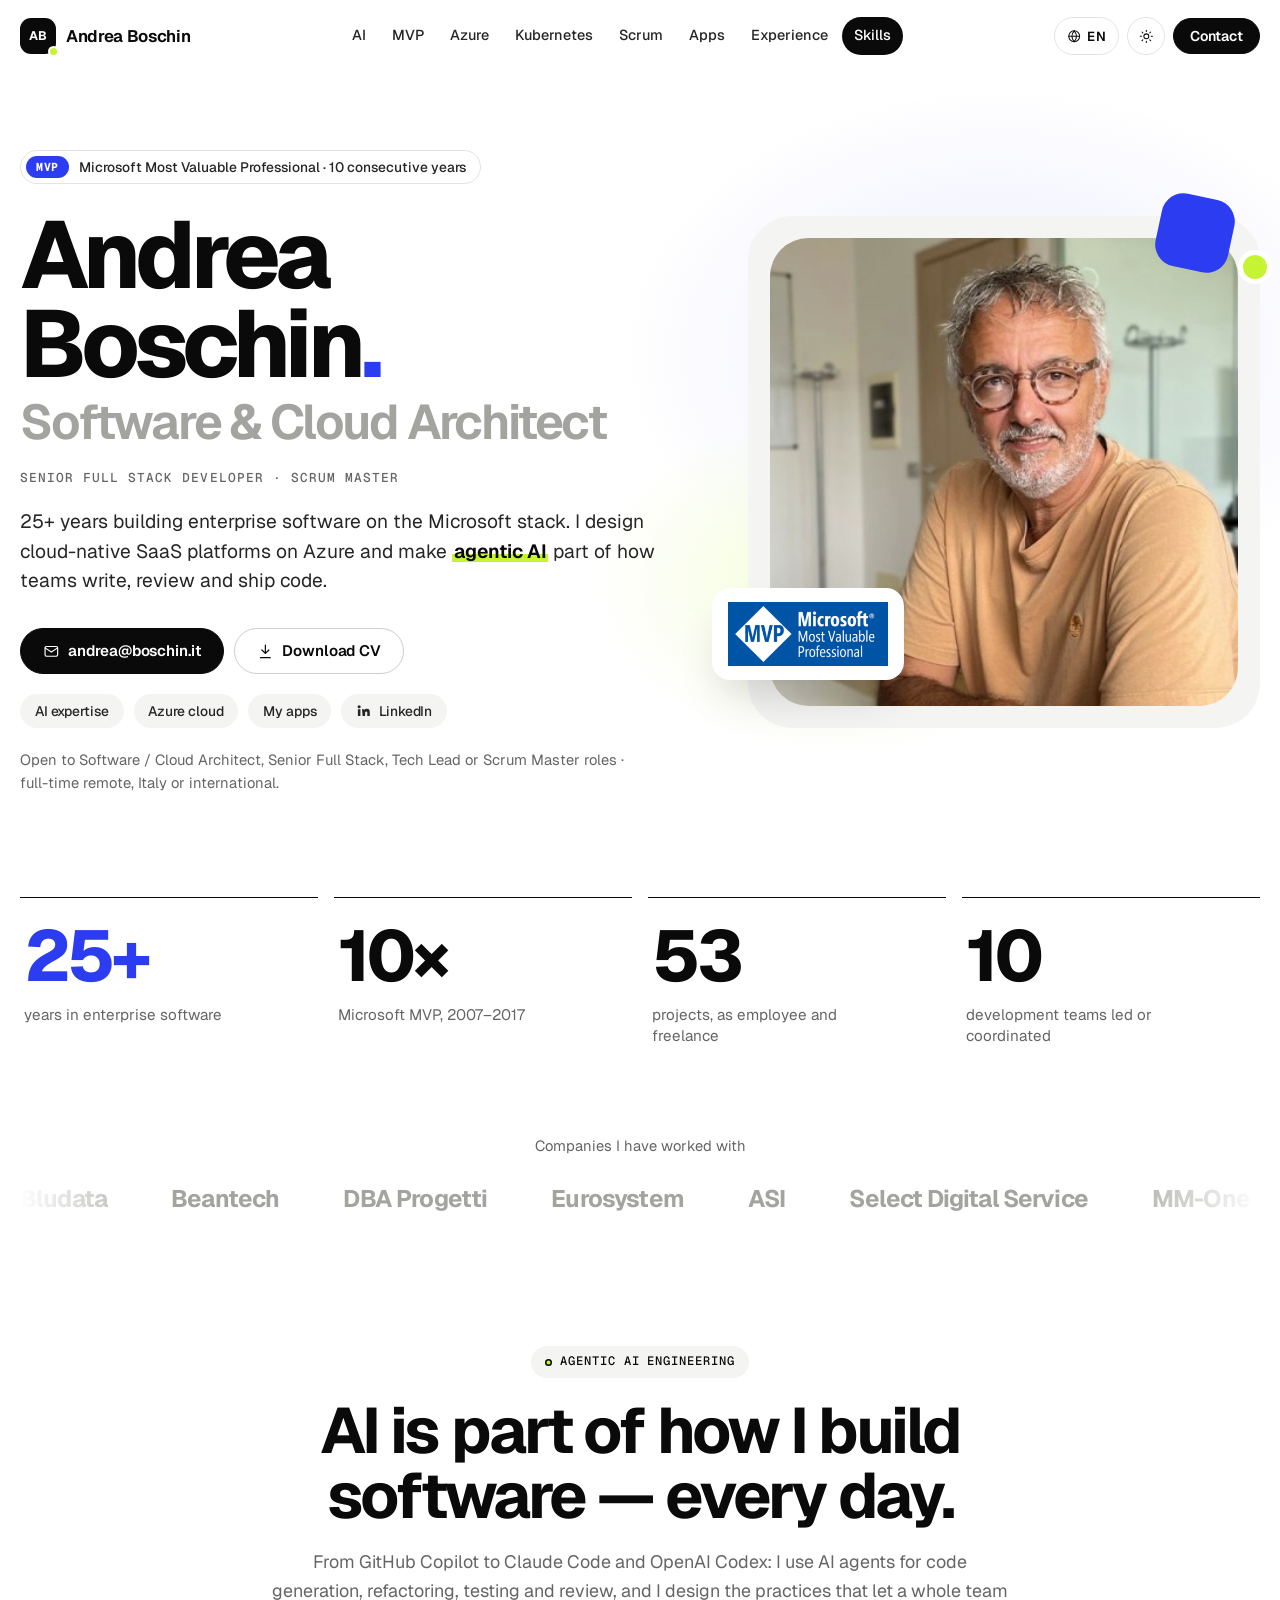
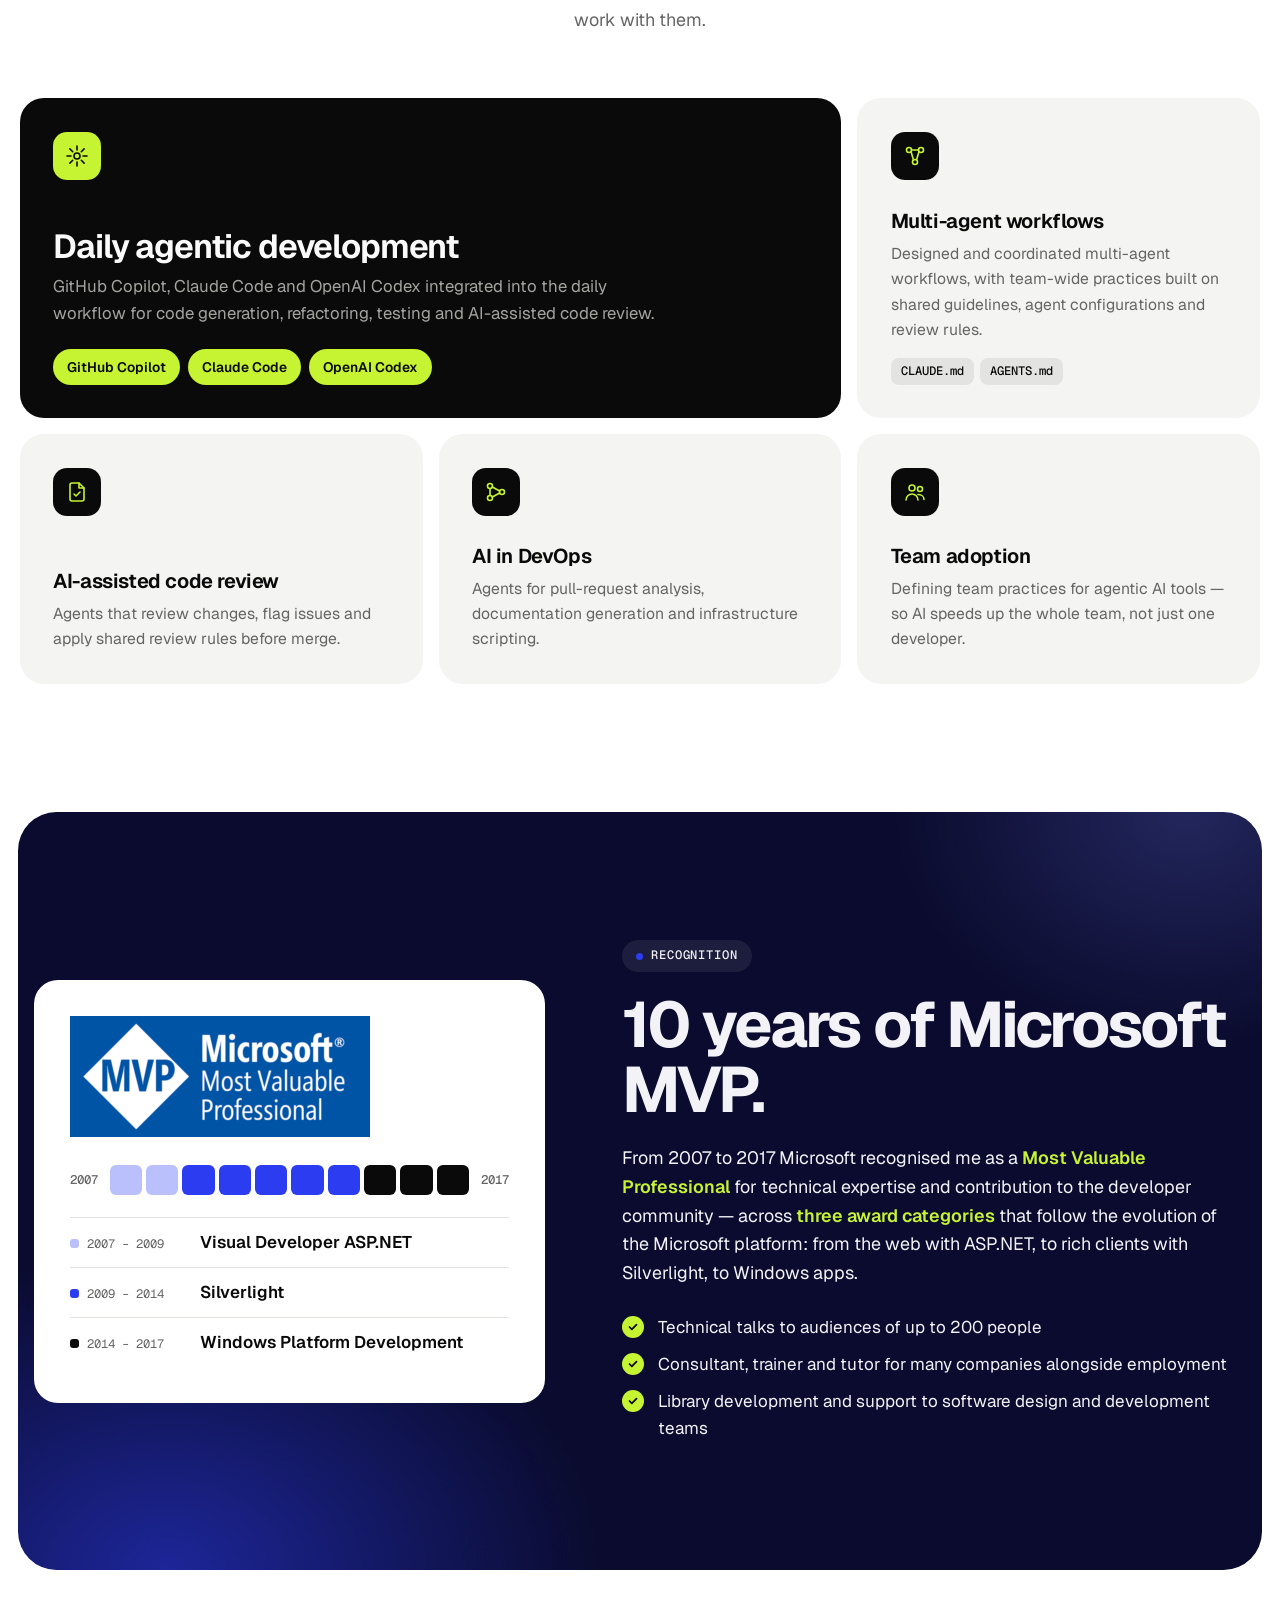
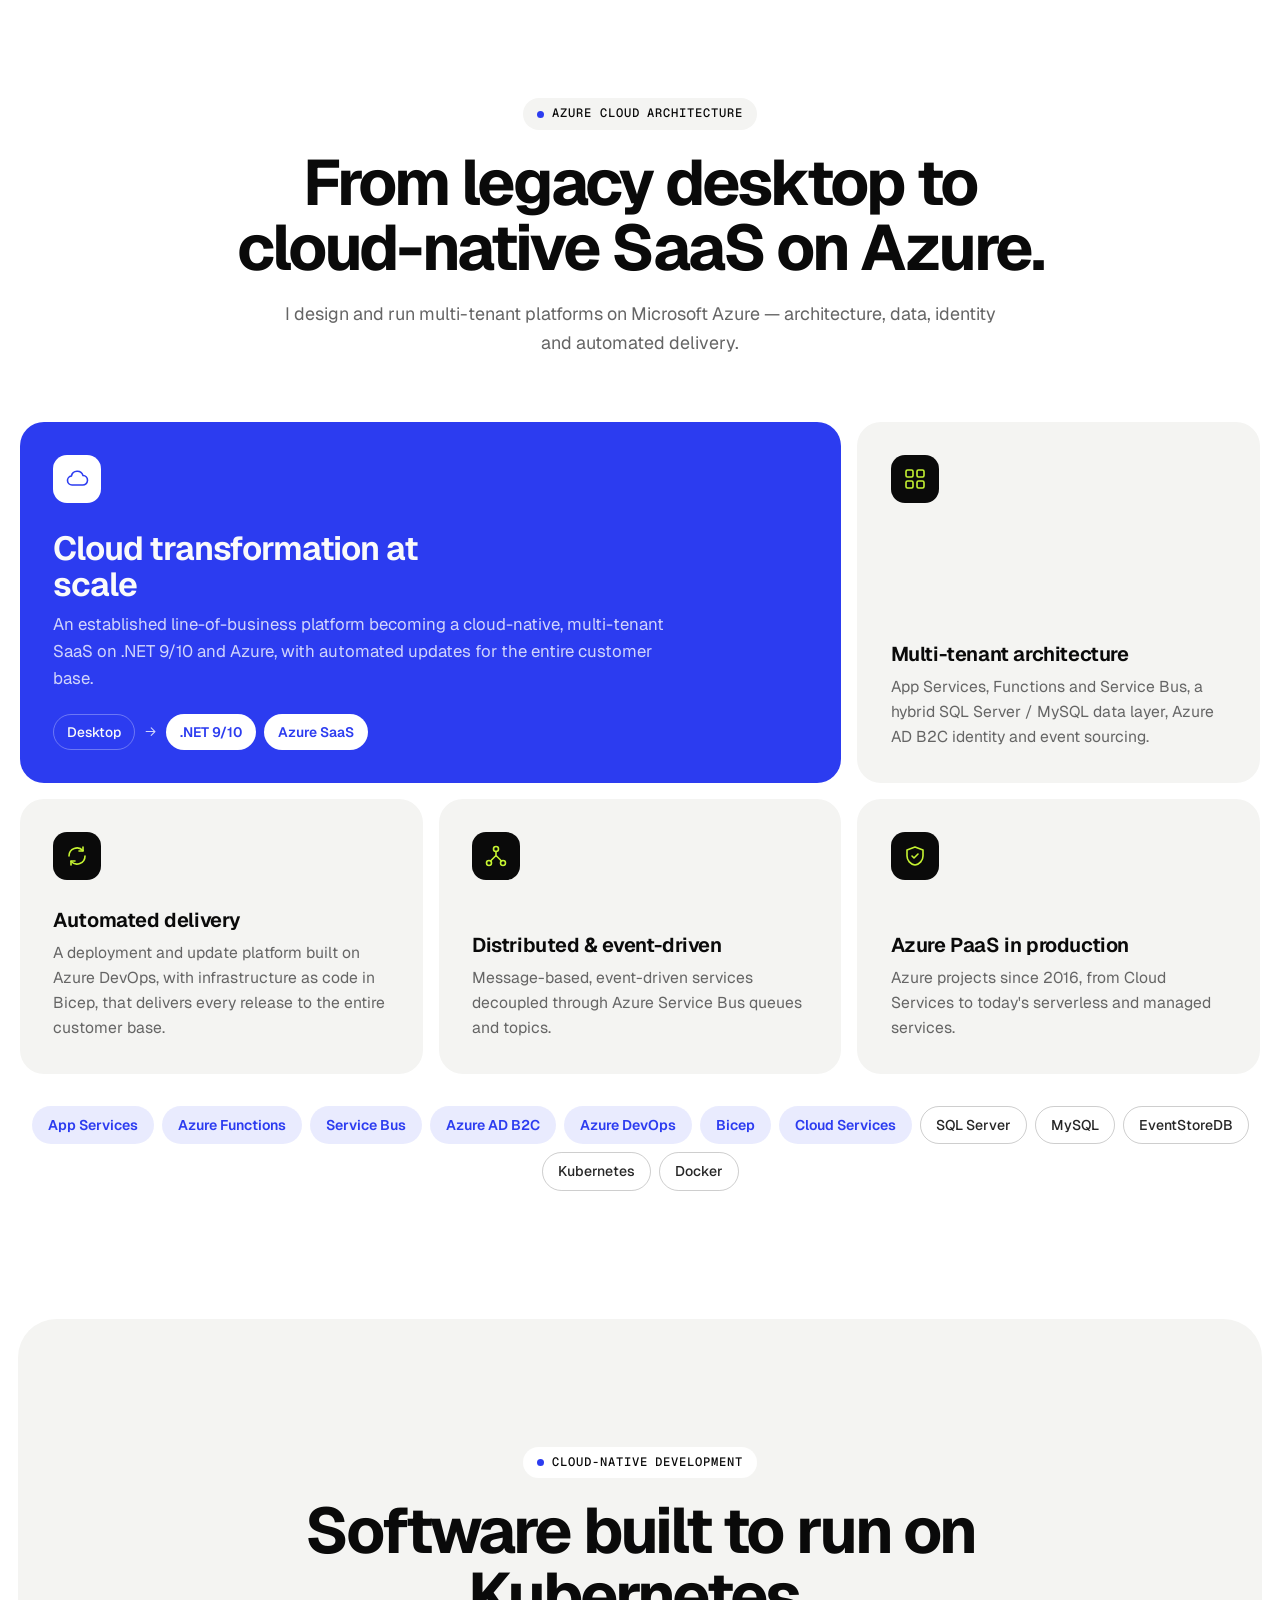
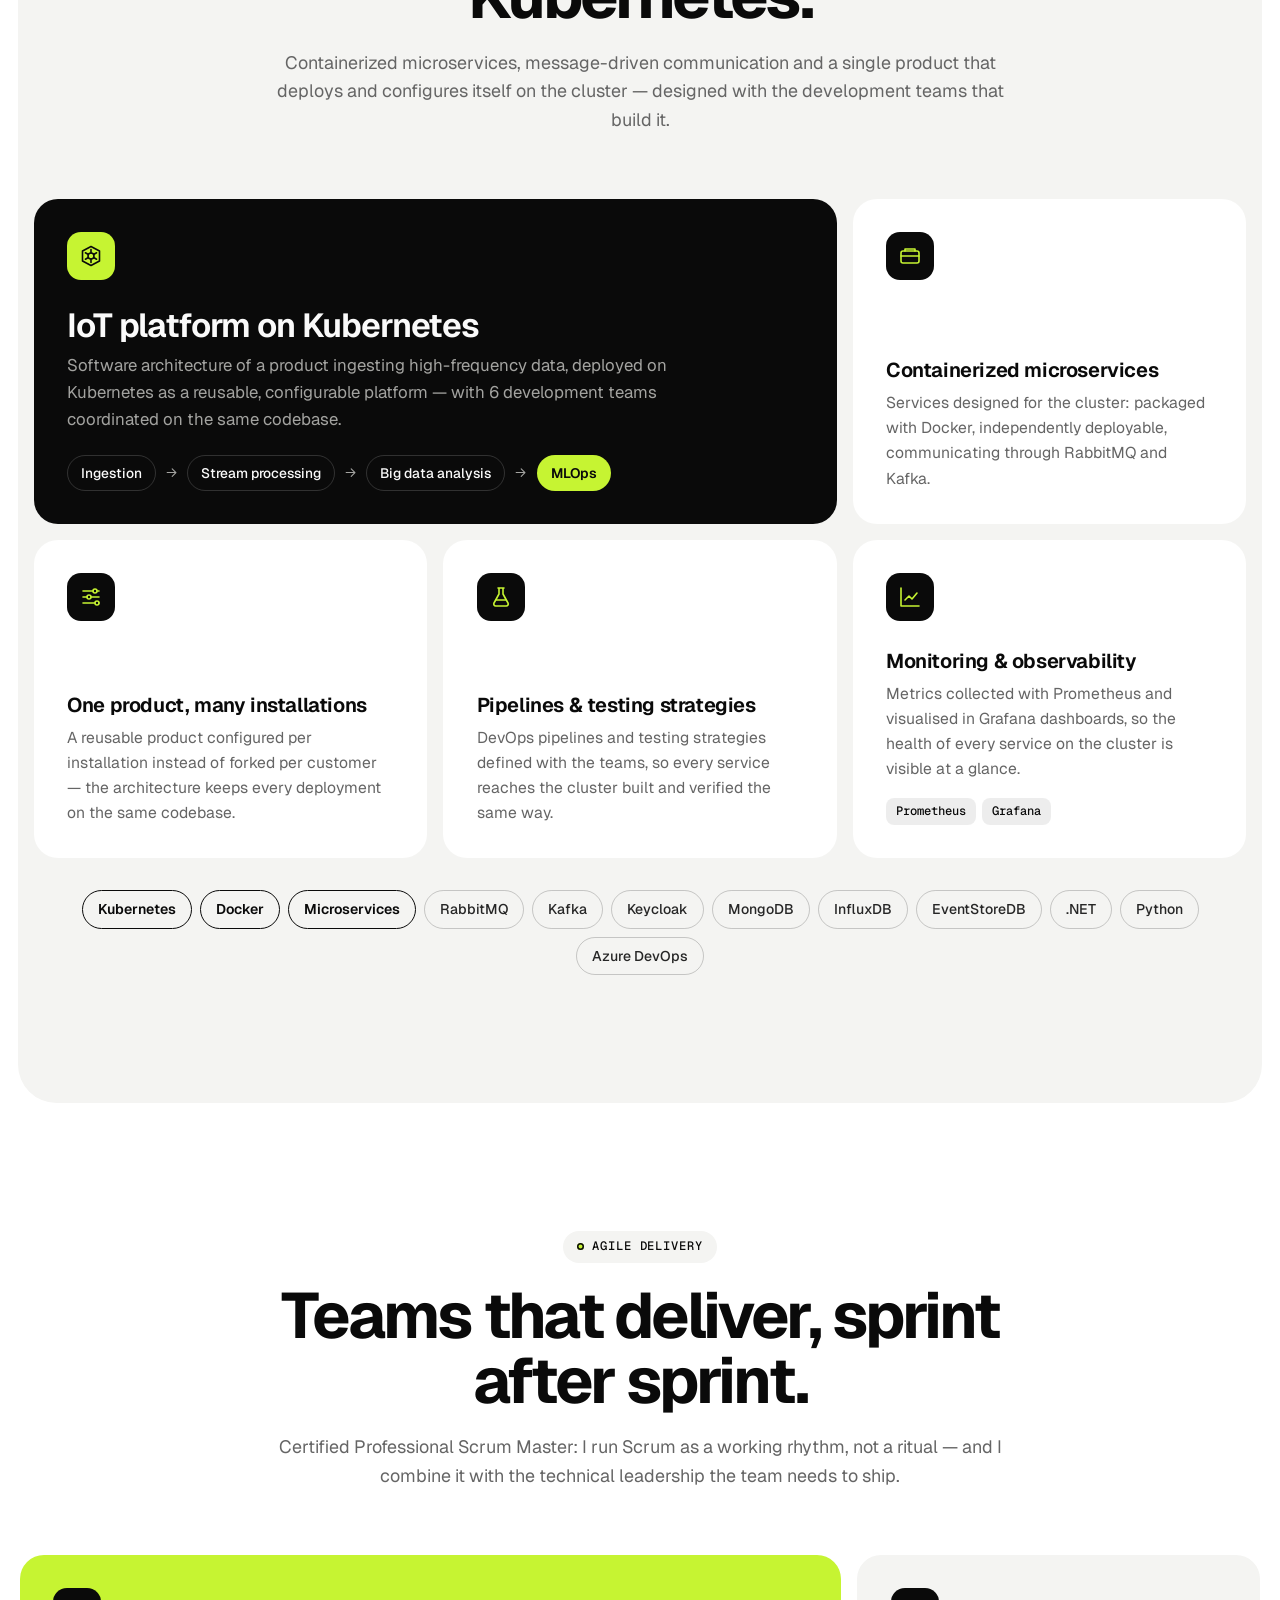
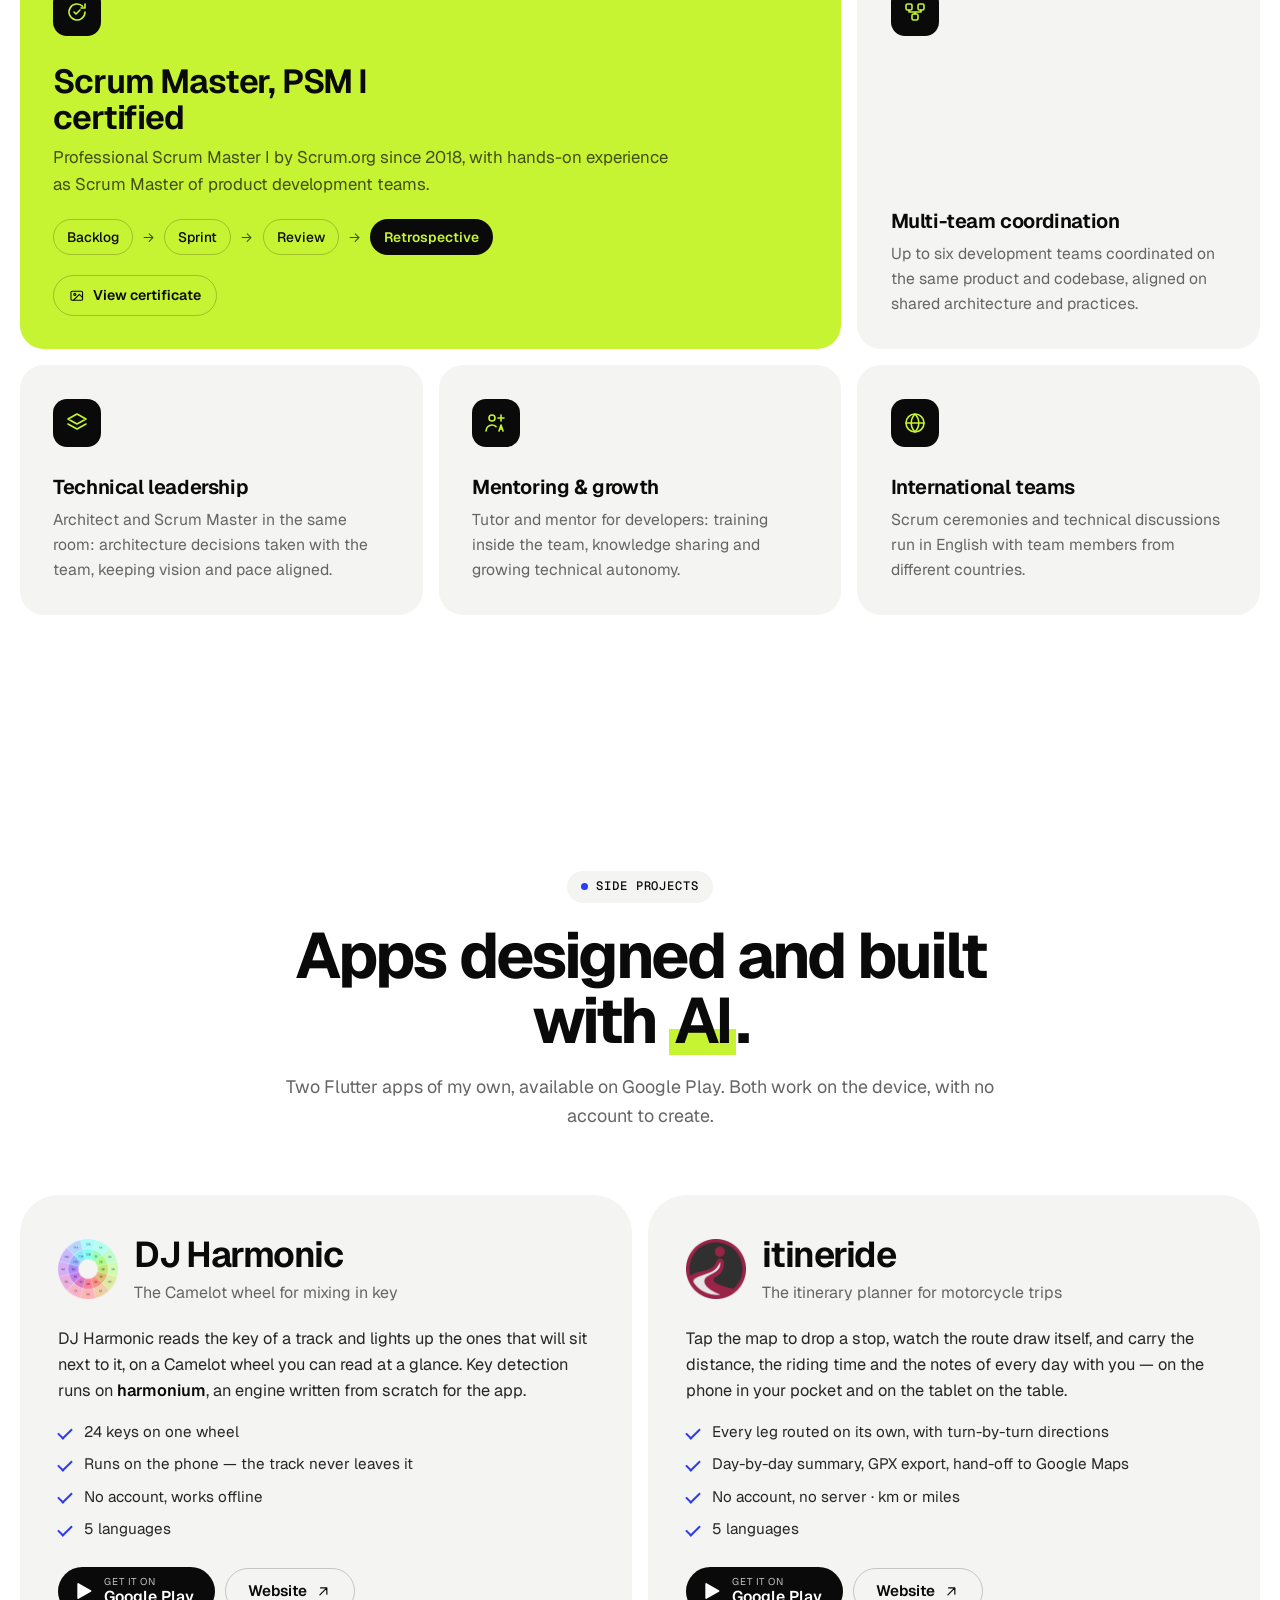
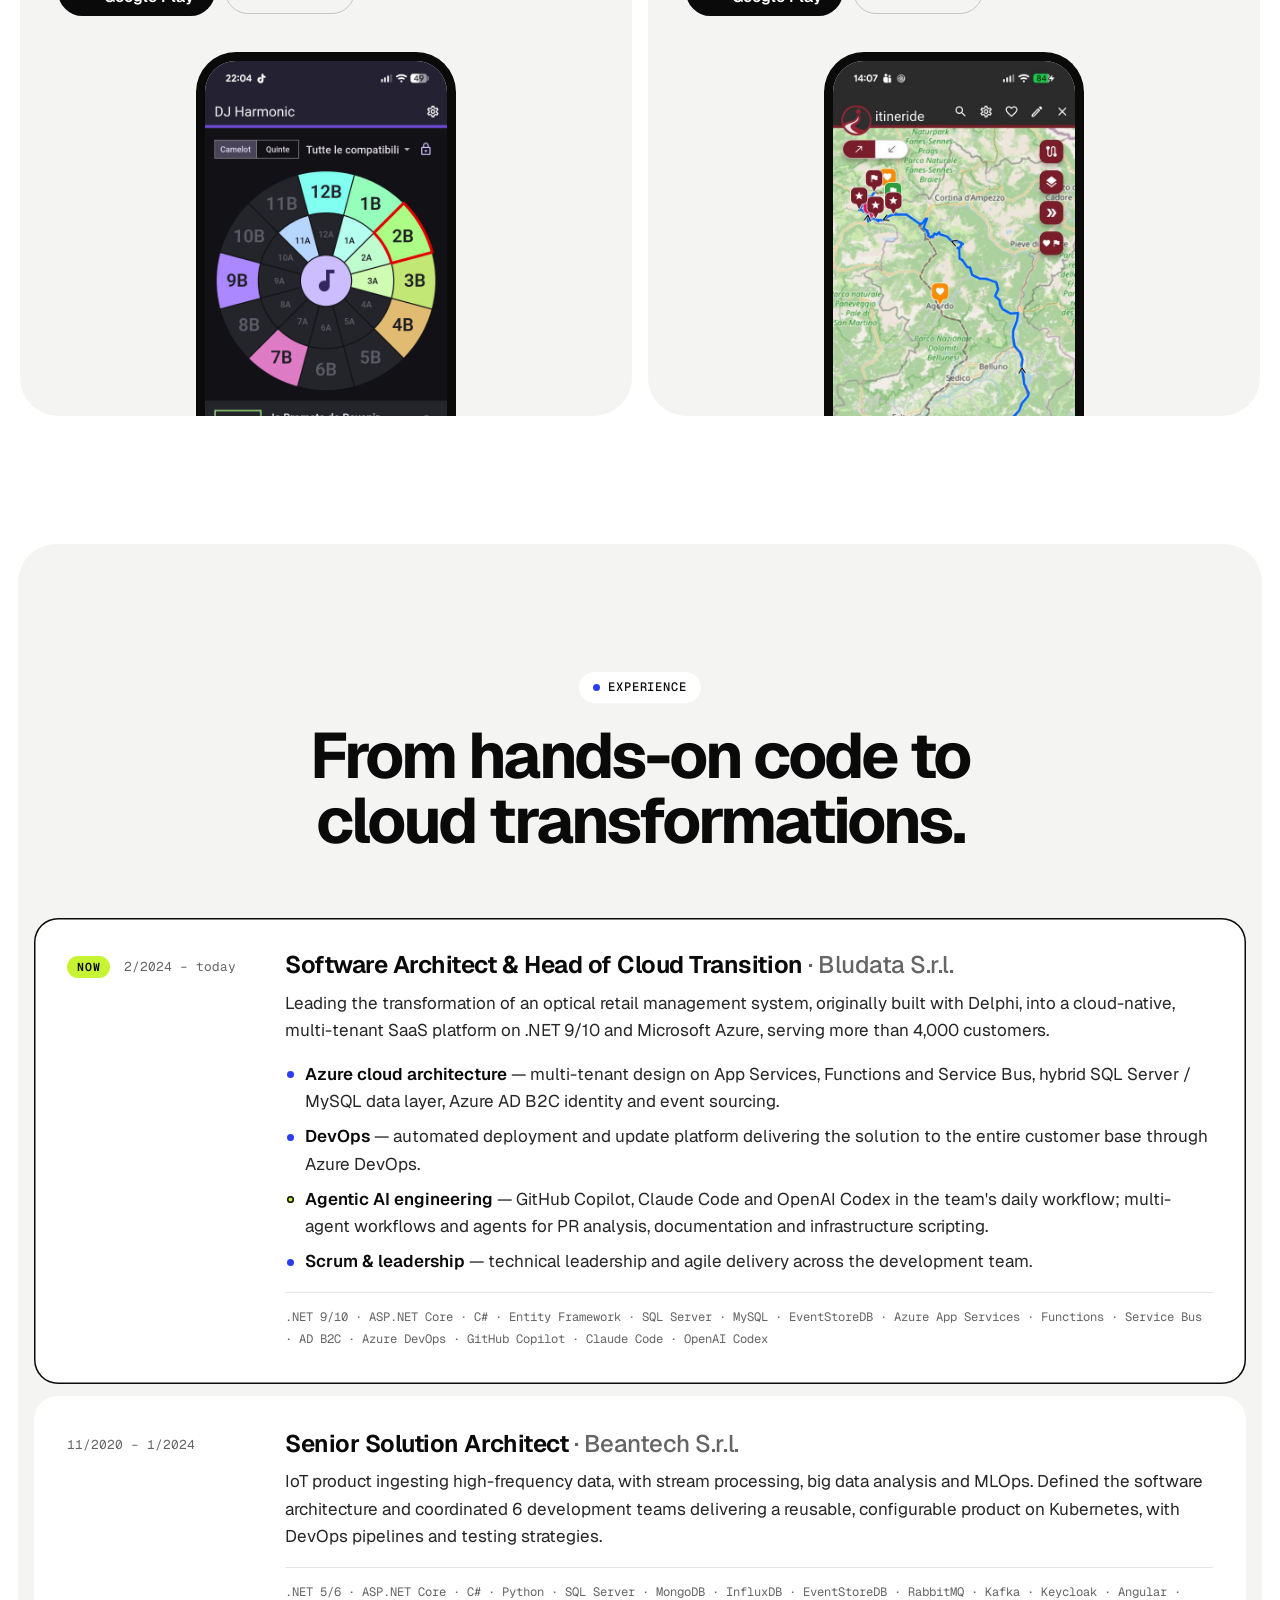
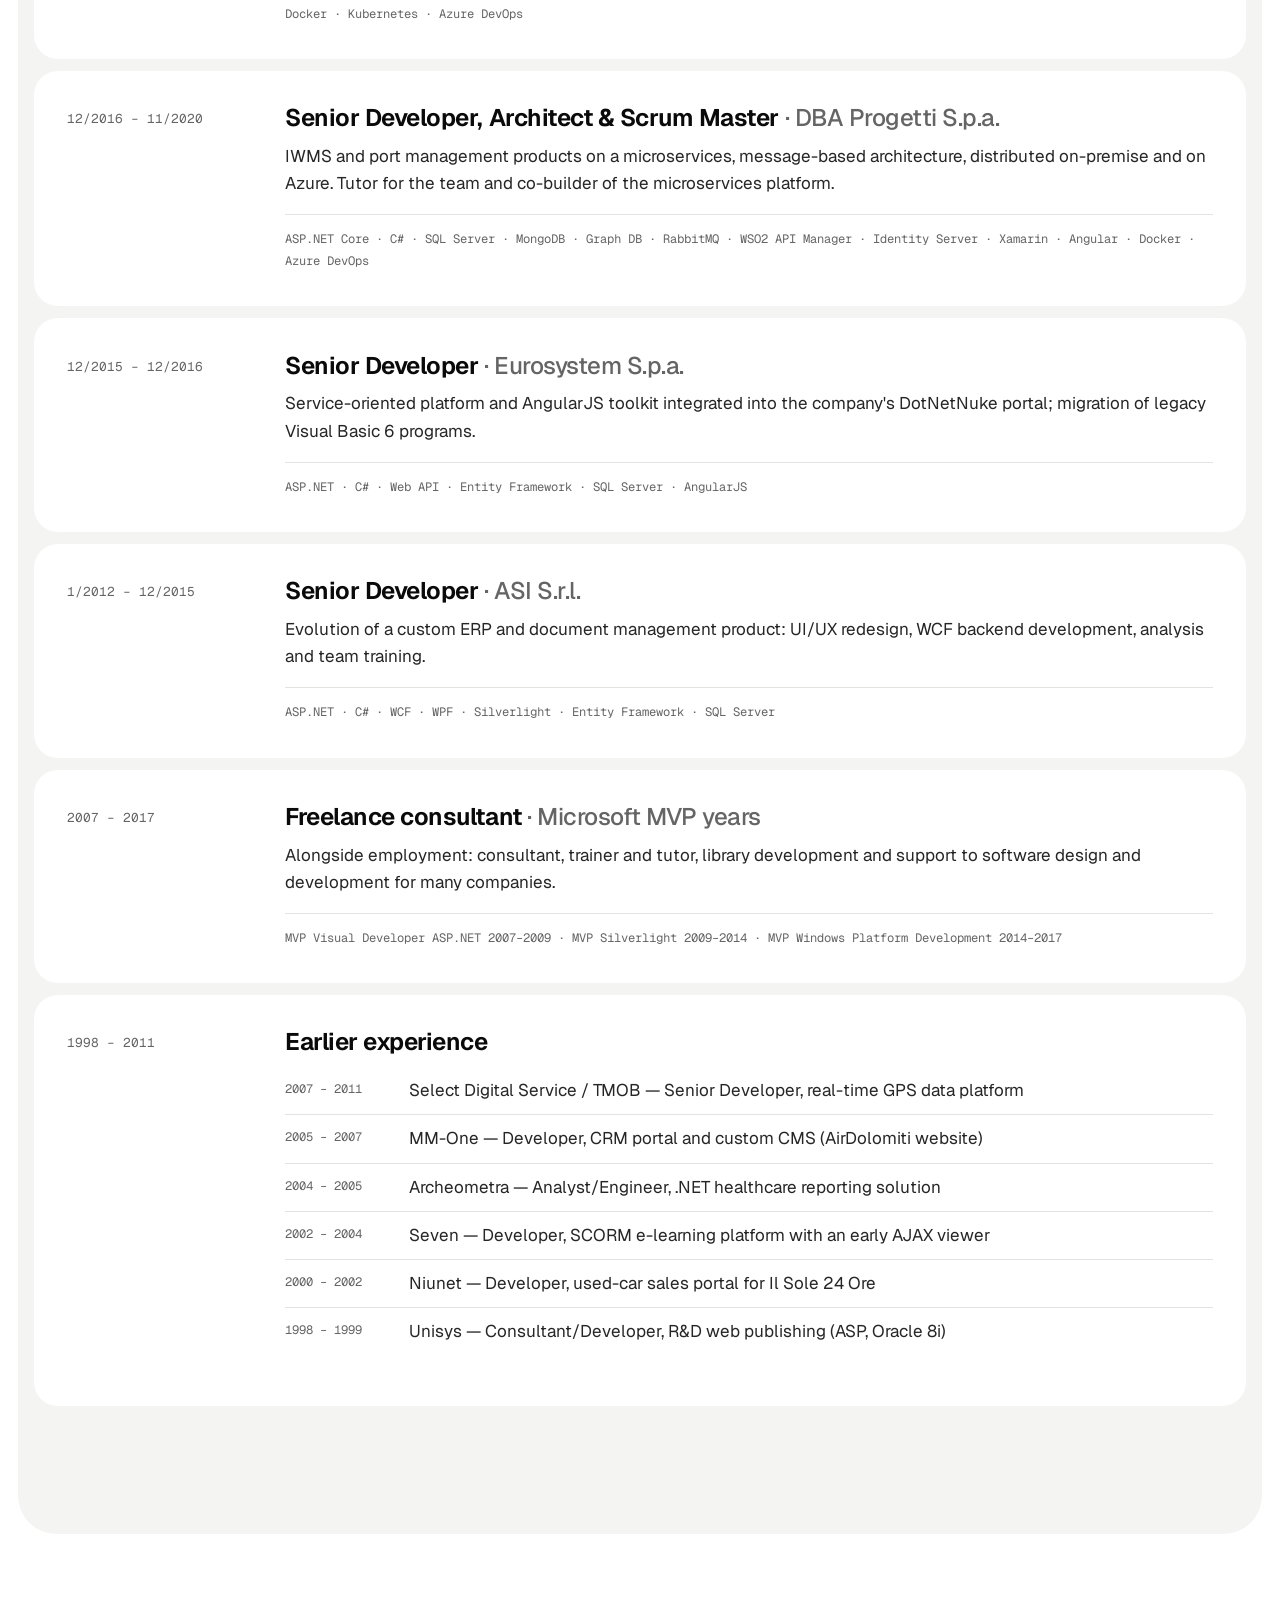
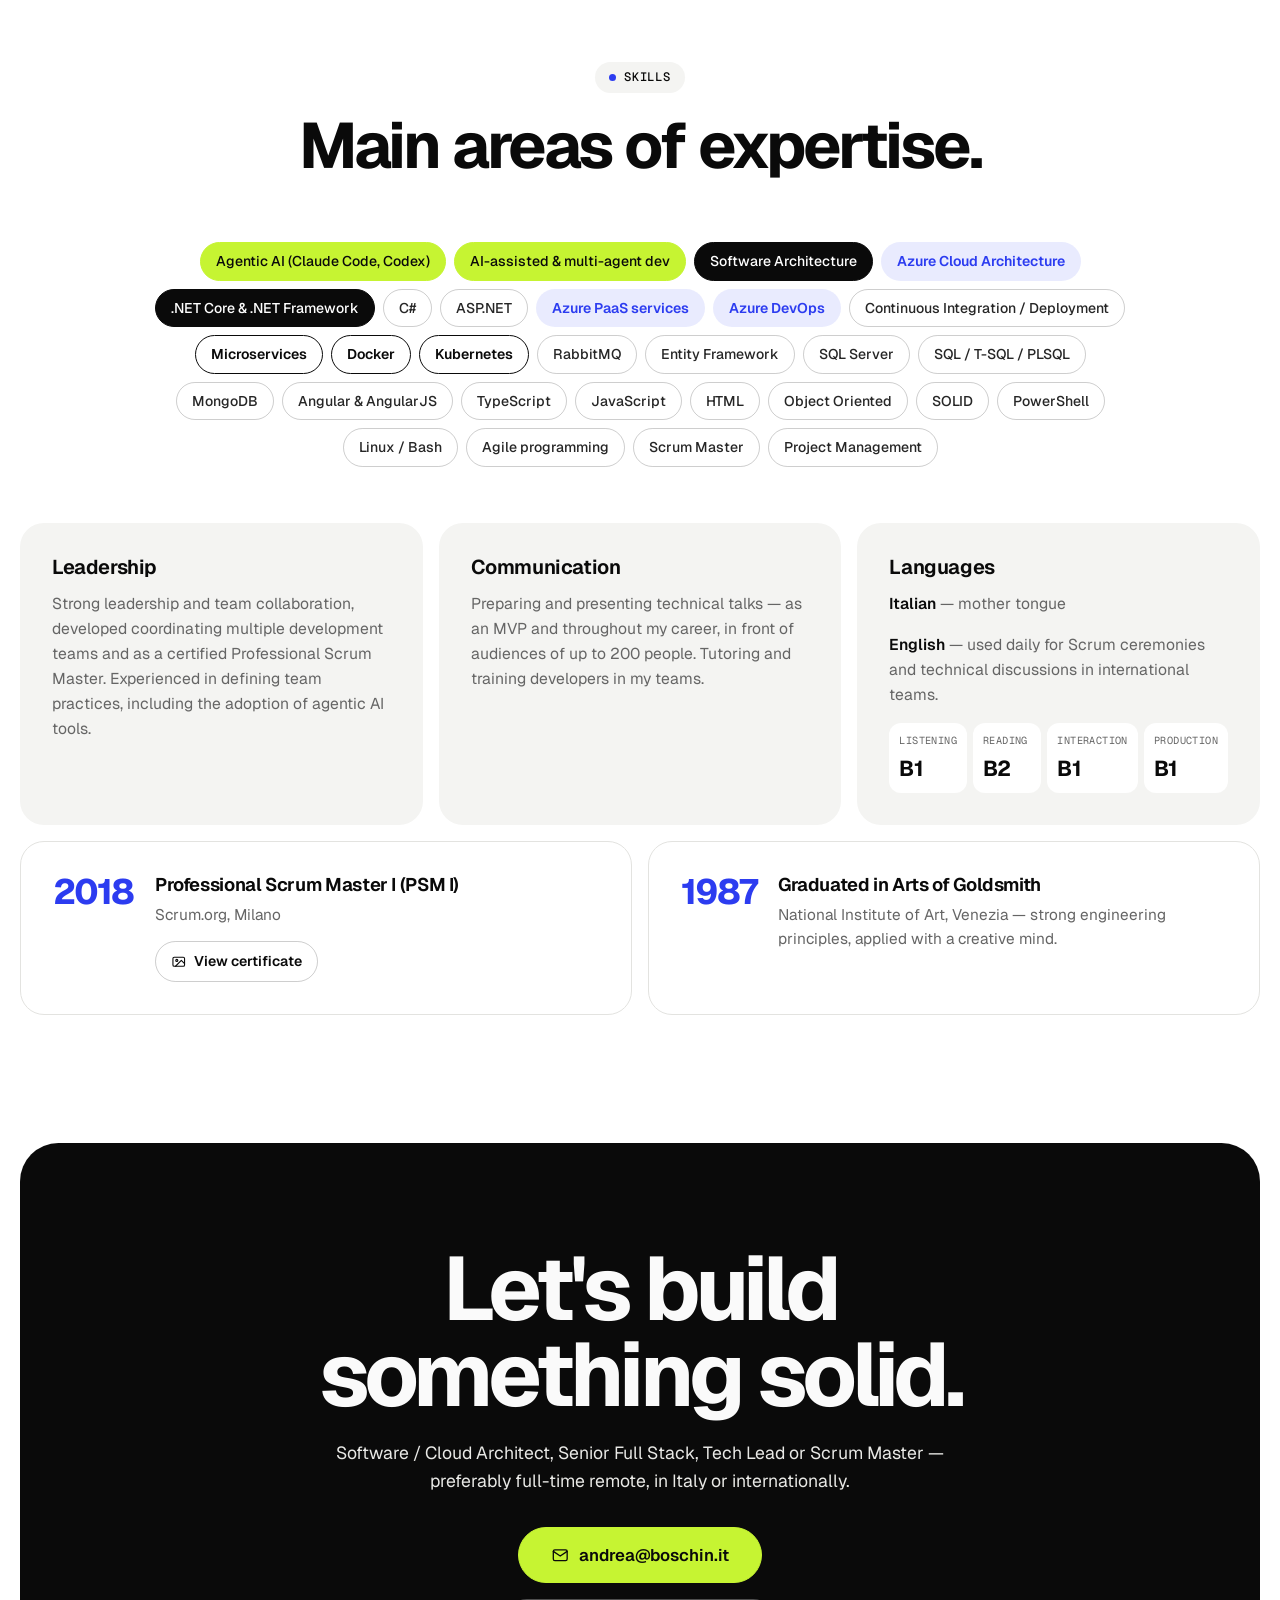
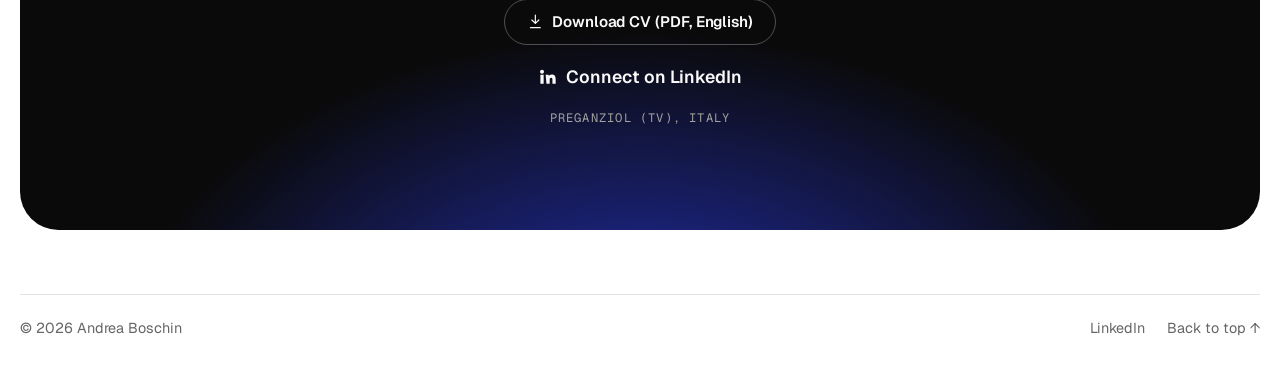
==== commit 08c85ce4: "Redesign the site as a product-style landing page - Rewrite site.css: white page, Geist grotesque he" ====
--- a/wwwroot/index.html
+++ b/wwwroot/index.html
@@ -5,7 +5,7 @@
   <meta name="viewport" content="width=device-width, initial-scale=1">
   <title>Andrea Boschin — Software & Cloud Architect</title>
   <meta name="description" content="Andrea Boschin — Software & Cloud Architect, Senior Full Stack Developer and Scrum Master. Microsoft MVP for ten consecutive years, agentic AI engineering, Azure cloud transformation.">
-  <meta name="theme-color" content="#f4efe6">
+  <meta name="theme-color" content="#ffffff">
   <meta property="og:title" content="Andrea Boschin — Software & Cloud Architect">
   <meta property="og:description" content="25+ years in enterprise software. Microsoft MVP 2007–2017. Agentic AI engineering and Azure cloud architecture.">
   <meta property="og:image" content="assets/andrea-boschin.jpg">
@@ -42,10 +42,10 @@
     })();
   </script>
   <!-- /i18n:redirect -->
-  <link rel="icon" href="data:image/svg+xml,%3Csvg xmlns='http://www.w3.org/2000/svg' viewBox='0 0 64 64'%3E%3Crect width='64' height='64' fill='%23f4efe6'/%3E%3Ctext x='29' y='47' font-family='Georgia,serif' font-weight='700' font-size='42' fill='%23151515' text-anchor='middle'%3EB%3C/text%3E%3Ccircle cx='50' cy='44' r='5' fill='%23c8361b'/%3E%3C/svg%3E">
+  <link rel="icon" href="data:image/svg+xml,%3Csvg xmlns='http://www.w3.org/2000/svg' viewBox='0 0 64 64'%3E%3Crect width='64' height='64' rx='16' fill='%230a0a0a'/%3E%3Ctext x='28' y='46' font-family='Arial,Helvetica,sans-serif' font-weight='700' font-size='38' fill='%23ffffff' text-anchor='middle'%3EB%3C/text%3E%3Ccircle cx='47' cy='42' r='5' fill='%23c6f432'/%3E%3C/svg%3E">
   <link rel="preconnect" href="https://fonts.googleapis.com">
   <link rel="preconnect" href="https://fonts.gstatic.com" crossorigin>
-  <link href="https://fonts.googleapis.com/css2?family=Instrument+Sans:wght@400;500;600;700&family=Newsreader:ital,opsz,wght@0,6..72,400..800;1,6..72,400..600&display=swap" rel="stylesheet">
+  <link href="https://fonts.googleapis.com/css2?family=Geist:wght@400..800&family=Geist+Mono:wght@400..600&display=swap" rel="stylesheet">
   <link rel="stylesheet" href="assets/site.css">
   <script>
     (function () {
@@ -119,10 +119,10 @@
               <svg viewBox="0 0 24 24" aria-hidden="true"><path d="M12 3v12M7 10l5 5 5-5M5 21h14"/></svg>
               <span>Download CV</span>
             </a>
-            <a class="btn btn-ghost" href="#ai">AI expertise</a>
-            <a class="btn btn-ghost" href="#azure">Azure cloud</a>
-            <a class="btn btn-ghost" href="#apps">My apps</a>
-            <a class="btn btn-ghost" href="https://www.linkedin.com/in/boschin/" target="_blank" rel="me noopener">
+            <a class="btn btn-chip" href="#ai">AI expertise</a>
+            <a class="btn btn-chip" href="#azure">Azure cloud</a>
+            <a class="btn btn-chip" href="#apps">My apps</a>
+            <a class="btn btn-chip" href="https://www.linkedin.com/in/boschin/" target="_blank" rel="me noopener">
               <svg class="i-li" viewBox="0 0 24 24" aria-hidden="true"><path d="M4.98 3.5a2.5 2.5 0 1 1 0 5 2.5 2.5 0 0 1 0-5zM3 9.75h4v11H3zM9.5 9.75h3.8v1.6h.05c.53-1 1.83-2.05 3.77-2.05 4.03 0 4.78 2.65 4.78 6.1v5.35h-4v-4.75c0-1.13-.02-2.6-1.58-2.6-1.59 0-1.83 1.24-1.83 2.52v4.83h-4z"/></svg>
               LinkedIn
             </a>
@@ -147,6 +147,14 @@
           <div><dt>53</dt><dd>projects, as employee and freelance</dd></div>
           <div><dt>10</dt><dd>development teams led or coordinated</dd></div>
         </dl>
+
+        <div class="worked reveal">
+          <p class="worked-label">Companies I have worked with</p>
+          <div class="worked-track">
+            <ul class="worked-list"><li>Bludata</li><li>Beantech</li><li>DBA Progetti</li><li>Eurosystem</li><li>ASI</li><li>Select Digital Service</li><li>MM-One</li><li>Archeometra</li><li>Seven</li><li>Niunet</li><li>Unisys</li></ul>
+            <ul class="worked-list" aria-hidden="true"><li>Bludata</li><li>Beantech</li><li>DBA Progetti</li><li>Eurosystem</li><li>ASI</li><li>Select Digital Service</li><li>MM-One</li><li>Archeometra</li><li>Seven</li><li>Niunet</li><li>Unisys</li></ul>
+          </div>
+        </div>
       </div>
     </section>
 
@@ -240,7 +248,7 @@
         </div>
         <div class="mvp-copy reveal">
           <p class="eyebrow eyebrow-mvp">Recognition</p>
-          <h2>Microsoft MVP for ten consecutive years.</h2>
+          <h2>10 years of Microsoft MVP.</h2>
           <p>From 2007 to 2017 Microsoft recognised me as a <strong>Most Valuable Professional</strong> for technical expertise and contribution to the developer community — across <strong>three award categories</strong> that follow the evolution of the Microsoft platform: from the web with ASP.NET, to rich clients with Silverlight, to Windows apps.</p>
           <ul class="checks">
             <li>Technical talks to audiences of up to 200 people</li>
--- a/wwwroot/assets/site.css
+++ b/wwwroot/assets/site.css
@@ -1,138 +1,182 @@
-/* ═══════════════════════════ boschin.it — Editorial ═══════════════════════════
-
-   The CV set like a magazine: cream paper, a large serif for the name and the
-   headlines, a strict asymmetric grid, hairline rules instead of boxes, giant
-   section numbers and a single accent colour — a vermilion used the way a
-   printer uses a second ink. No cards, no shadows, no gradients.
-
-   Dark theme is the "night edition": the same page printed on black.          */
+/* ═══════════════════════════ boschin.it — Product ═══════════════════════════
+
+   The CV presented like a product landing page: a white page, big tight
+   grotesque headlines, soft grey panels with generous radii, pill buttons and
+   pill tags, centred section heads, inset rounded bands that alternate with the
+   white page, and a dark closing call to action. No drop shadows on cards —
+   only the floating MVP card in the hero has one, like a UI element lifted off
+   a product shot.
+
+   Two accents, used sparingly: a cobalt blue for links, numbers and emphasis,
+   and an acid lime that only ever sits on dark or as a highlighter stroke.    */
 
 /* ---------- Tokens ---------- */
 :root {
-  --bg: #f4efe6;
-  --surface: #f4efe6;
-  --ink: #151515;
-  --fg: #2a2724;
-  --muted: #6b655c;
-  --rule: #151515;
-  --hair: rgba(21, 21, 21, .18);
-  --accent: #c8361b;
-  --invert-bg: #151515;
-  --invert-fg: #efe8dc;
-  --invert-muted: #a49c8f;
-  --invert-hair: rgba(239, 232, 220, .2);
-  --nav-bg: rgba(244, 239, 230, .94);
-  --gutter: clamp(0px, 20vw, 270px);
-  --serif: "Newsreader", "Iowan Old Style", Georgia, "Times New Roman", serif;
-  --sans: "Instrument Sans", "Helvetica Neue", Arial, sans-serif;
+  --bg: #ffffff;
+  --panel: #f4f4f2;
+  --panel-2: #e9e9e6;
+  --card: #ffffff;
+  --ink: #0a0a0a;
+  --fg: #262626;
+  --muted: #656565;
+  --faint: #a3a3a0;
+  --line: #e3e3e0;
+  --line-strong: rgba(10, 10, 10, .2);
+  --accent: #2c3cf0;
+  --accent-soft: rgba(44, 60, 240, .1);
+  --lime: #c6f432;
+  --on-lime: #0a0a0a;
+  --solid: #0a0a0a;
+  --icon-bg: #0a0a0a;
+  --solid-fg: #fafafa;
+  --solid-muted: #a3a3a0;
+  --solid-line: rgba(255, 255, 255, .16);
+  --night: #0a0b2e;
+  --night-fg: #f3f3f7;
+  --night-muted: #a9abcb;
+  --night-line: rgba(255, 255, 255, .14);
+  --nav-bg: rgba(255, 255, 255, .86);
+  --float-shadow: 0 24px 48px -16px rgba(10, 10, 10, .22);
+  --r-lg: clamp(24px, 3vw, 40px);
+  --r: 24px;
+  --r-sm: 14px;
+  --sans: "Geist", "Inter", system-ui, -apple-system, "Segoe UI", Roboto, sans-serif;
+  --mono: "Geist Mono", ui-monospace, "SFMono-Regular", Consolas, monospace;
   color-scheme: light;
 }
 
 @media (prefers-color-scheme: dark) {
   :root:not([data-theme="light"]) {
-    --bg: #131210;
-    --surface: #131210;
-    --ink: #f1ebe0;
-    --fg: #d9d2c5;
-    --muted: #a39b8e;
-    --rule: #f1ebe0;
-    --hair: rgba(241, 235, 224, .18);
-    --accent: #ff6a4d;
-    --invert-bg: #ece5d8;
-    --invert-fg: #1a1815;
-    --invert-muted: #6b655c;
-    --invert-hair: rgba(26, 24, 21, .2);
-    --nav-bg: rgba(19, 18, 16, .94);
+    --bg: #0b0b0c;
+    --panel: #161618;
+    --panel-2: #222225;
+    --card: #1d1d20;
+    --ink: #f5f5f4;
+    --fg: #d6d6d3;
+    --muted: #9b9b97;
+    --faint: #5f5f5c;
+    --line: #2a2a2d;
+    --line-strong: rgba(245, 245, 244, .24);
+    --accent: #8d97ff;
+    --accent-soft: rgba(141, 151, 255, .14);
+    --solid: #1c1d3a;
+    --icon-bg: #2a2a2e;
+    --solid-line: rgba(255, 255, 255, .12);
+    --night: #0d0f3d;
+    --nav-bg: rgba(11, 11, 12, .86);
+    --float-shadow: 0 24px 48px -16px rgba(0, 0, 0, .7);
     color-scheme: dark;
   }
 }
 
 :root[data-theme="dark"] {
-  --bg: #131210;
-  --surface: #131210;
-  --ink: #f1ebe0;
-  --fg: #d9d2c5;
-  --muted: #a39b8e;
-  --rule: #f1ebe0;
-  --hair: rgba(241, 235, 224, .18);
-  --accent: #ff6a4d;
-  --invert-bg: #ece5d8;
-  --invert-fg: #1a1815;
-  --invert-muted: #6b655c;
-  --invert-hair: rgba(26, 24, 21, .2);
-  --nav-bg: rgba(19, 18, 16, .94);
+  --bg: #0b0b0c;
+  --panel: #161618;
+  --panel-2: #222225;
+  --card: #1d1d20;
+  --ink: #f5f5f4;
+  --fg: #d6d6d3;
+  --muted: #9b9b97;
+  --faint: #5f5f5c;
+  --line: #2a2a2d;
+  --line-strong: rgba(245, 245, 244, .24);
+  --accent: #8d97ff;
+  --accent-soft: rgba(141, 151, 255, .14);
+  --solid: #1c1d3a;
+  --icon-bg: #2a2a2e;
+  --solid-line: rgba(255, 255, 255, .12);
+  --night: #0d0f3d;
+  --nav-bg: rgba(11, 11, 12, .86);
+  --float-shadow: 0 24px 48px -16px rgba(0, 0, 0, .7);
   color-scheme: dark;
 }
 
 /* ---------- Base ---------- */
 *, *::before, *::after { box-sizing: border-box; }
-html { scroll-behavior: smooth; scroll-padding-top: 76px; -webkit-text-size-adjust: 100%; }
+html { scroll-behavior: smooth; scroll-padding-top: 84px; -webkit-text-size-adjust: 100%; }
 body {
   margin: 0;
   background: var(--bg);
   color: var(--fg);
-  font: 400 18px/1.6 var(--serif);
-  font-optical-sizing: auto;
+  font: 400 17px/1.6 var(--sans);
   -webkit-font-smoothing: antialiased;
   overflow-x: hidden;
-  counter-reset: section;
 }
 img { max-width: 100%; height: auto; display: block; }
-a { color: inherit; text-decoration: underline; text-decoration-thickness: 1px; text-underline-offset: .18em; text-decoration-color: var(--hair); }
-a:hover { text-decoration-color: var(--accent); }
-h1, h2, h3 { font-family: var(--serif); color: var(--ink); margin: 0; font-weight: 700; letter-spacing: -.015em; line-height: 1.08; }
-h2 { font-size: clamp(2.1rem, 4.6vw, 3.6rem); letter-spacing: -.025em; }
-h3 { font-size: 1.25rem; }
+a { color: var(--accent); text-decoration: none; }
+a:hover { text-decoration: underline; text-underline-offset: .2em; }
+h1, h2, h3 { color: var(--ink); margin: 0; font-weight: 700; letter-spacing: -.03em; line-height: 1.05; }
+h2 { font-size: clamp(2.2rem, 5vw, 4rem); letter-spacing: -.045em; line-height: 1.02; }
+h3 { font-size: 1.25rem; font-weight: 650; letter-spacing: -.02em; line-height: 1.2; }
 p { margin: 0 0 1em; }
-b, strong { color: var(--ink); font-weight: 650; }
-svg { width: 1.05em; height: 1.05em; fill: none; stroke: currentColor; stroke-width: 1.7; stroke-linecap: round; stroke-linejoin: round; flex: none; }
-:focus-visible { outline: 2px solid var(--accent); outline-offset: 3px; }
-
-.wrap { width: min(1200px, 100% - 40px); margin-inline: auto; }
-.skip { position: absolute; left: -999px; top: 8px; background: var(--bg); padding: 8px 14px; border: 1px solid var(--ink); z-index: 100; font-family: var(--sans); }
+b, strong { color: var(--ink); font-weight: 600; }
+svg { width: 1.1em; height: 1.1em; fill: none; stroke: currentColor; stroke-width: 1.7; stroke-linecap: round; stroke-linejoin: round; flex: none; }
+:focus-visible { outline: 2px solid var(--accent); outline-offset: 3px; border-radius: 6px; }
+
+.wrap { width: min(1240px, 100% - 32px); margin-inline: auto; }
+.skip { position: absolute; left: -999px; top: 8px; background: var(--ink); color: var(--bg); padding: 8px 16px; border-radius: 999px; z-index: 100; }
 .skip:focus { left: 16px; }
 
-/* Small sans labels: kickers, dates, captions, navigation. */
-.eyebrow, .hero-sub, .stats dd, .nav-links a, .btn, .job-when, .tech, .chip, .app-facts,
-.mvp-award-years, .edu-year, .cefr dt, .code-tags code, .footer, .lang summary, .contact-place,
-.mvp-pill, .cert-link, .now, .earlier span {
-  font-family: var(--sans);
+/* Monospaced labels: kickers, dates, technology lists. */
+.eyebrow, .hero-sub, .job-when, .tech, .mvp-award-years, .mvp-year-label,
+.code-tags code, .contact-place, .earlier span, .cefr dt, .now {
+  font-family: var(--mono);
 }
 
 /* ---------- Buttons ---------- */
 .btn {
-  display: inline-flex; align-items: center; gap: .6em;
-  padding: .85em 1.3em;
-  background: var(--ink); color: var(--bg);
-  font-size: .78rem; font-weight: 600; text-transform: uppercase; letter-spacing: .1em;
-  border: 1px solid var(--ink); text-decoration: none;
-  transition: background .2s ease, color .2s ease;
+  display: inline-flex; align-items: center; justify-content: center; gap: .55em;
+  padding: .85em 1.45em; border-radius: 999px;
+  background: var(--ink); color: var(--bg); border: 1.5px solid var(--ink);
+  font: 600 .95rem/1.2 var(--sans); letter-spacing: -.005em; text-decoration: none;
+  transition: background .2s ease, color .2s ease, border-color .2s ease, transform .2s ease;
 }
 .btn:hover { background: var(--accent); border-color: var(--accent); color: #fff; text-decoration: none; }
-/* Secondary actions read as text links, like the credits of an article. */
-.btn-ghost { background: transparent; color: var(--ink); border: 0; border-bottom: 1px solid var(--rule); padding: .6em 0; }
-.btn-ghost:hover { background: transparent; color: var(--accent); border-color: var(--accent); }
-.btn-small { padding: .6em 1em; font-size: .72rem; }
-.btn-lg { font-size: .85rem; padding: 1.05em 1.7em; }
-
-/* ---------- Nav: the masthead ---------- */
+.btn:active { transform: scale(.98); }
+.btn-ghost { background: transparent; color: var(--ink); border-color: var(--line-strong); }
+.btn-ghost:hover { background: transparent; color: var(--ink); border-color: var(--ink); }
+/* Quiet shortcuts under the main actions. */
+.btn-chip {
+  padding: .55em 1em; font-size: .86rem; font-weight: 500;
+  background: var(--panel); color: var(--fg); border-color: transparent;
+}
+.btn-chip:hover { background: var(--panel-2); color: var(--ink); border-color: transparent; }
+.btn-small { padding: .6em 1.15em; font-size: .88rem; }
+.btn-lg { padding: 1em 1.9em; font-size: 1.05rem; }
+
+/* ---------- Nav ---------- */
 .nav {
   position: sticky; top: 0; z-index: 50;
   background: var(--nav-bg);
-  backdrop-filter: blur(8px); -webkit-backdrop-filter: blur(8px);
-}
-.nav-inner { display: flex; align-items: center; gap: 24px; height: 66px; border-bottom: 2.5px solid var(--rule); }
-.brand { display: flex; align-items: baseline; gap: 10px; color: var(--ink); text-decoration: none; }
-.brand-mark { display: none; }
-.brand-name { font: 700 1.5rem var(--serif); letter-spacing: -.02em; }
-.brand-name::after { content: "."; color: var(--accent); }
-.nav-links { display: flex; gap: 22px; margin-left: auto; }
-.nav-links a { color: var(--ink); text-decoration: none; font-size: .72rem; font-weight: 500; text-transform: uppercase; letter-spacing: .1em; padding: 6px 0; border-bottom: 1.5px solid transparent; }
-.nav-links a:hover, .nav-links a.active { border-bottom-color: var(--accent); }
-.nav-actions { display: flex; align-items: center; gap: 10px; }
+  backdrop-filter: saturate(1.4) blur(14px); -webkit-backdrop-filter: saturate(1.4) blur(14px);
+  border-bottom: 1px solid transparent;
+  transition: border-color .2s ease;
+}
+.nav.scrolled { border-bottom-color: var(--line); }
+.nav-inner { display: flex; align-items: center; gap: 20px; height: 72px; }
+.brand { display: flex; align-items: center; gap: 10px; color: var(--ink); text-decoration: none; }
+.brand:hover { text-decoration: none; }
+.brand-mark {
+  display: grid; place-items: center; width: 36px; height: 36px; border-radius: 11px;
+  background: var(--ink); color: var(--bg); font-size: .78rem; font-weight: 700; letter-spacing: .02em;
+  position: relative;
+}
+.brand-mark::after {
+  content: ""; position: absolute; right: -3px; bottom: -3px; width: 11px; height: 11px;
+  border-radius: 50%; background: var(--lime); border: 2px solid var(--bg);
+}
+.brand-name { font-weight: 650; font-size: 1.05rem; letter-spacing: -.02em; }
+.nav-links { display: flex; gap: 2px; margin-inline: auto; }
+.nav-links a {
+  color: var(--fg); text-decoration: none; font-size: .9rem; font-weight: 500;
+  padding: 7px 12px; border-radius: 999px; transition: background .2s ease, color .2s ease;
+}
+.nav-links a:hover { background: var(--panel); color: var(--ink); text-decoration: none; }
+.nav-links a.active { background: var(--ink); color: var(--bg); }
+.nav-actions { display: flex; align-items: center; gap: 8px; }
 .theme-toggle {
-  display: grid; place-items: center; width: 34px; height: 34px;
-  border: 1px solid var(--hair); background: transparent; color: var(--ink); cursor: pointer; border-radius: 50%;
+  display: grid; place-items: center; width: 38px; height: 38px;
+  border: 1.5px solid var(--line); background: transparent; color: var(--ink); cursor: pointer; border-radius: 50%;
 }
 .theme-toggle:hover { border-color: var(--ink); }
 .theme-toggle .i-moon { display: none; }
@@ -146,263 +190,396 @@
 /* ---------- Language menu ---------- */
 .lang { position: relative; }
 .lang summary {
-  list-style: none; display: flex; align-items: center; gap: 6px; height: 34px; padding: 0 4px;
-  cursor: pointer; color: var(--ink); font-size: .72rem; font-weight: 600; letter-spacing: .1em;
+  list-style: none; display: flex; align-items: center; gap: 6px; height: 38px; padding: 0 12px;
+  border: 1.5px solid var(--line); border-radius: 999px;
+  cursor: pointer; color: var(--ink); font-size: .82rem; font-weight: 600; letter-spacing: .04em;
 }
 .lang summary::-webkit-details-marker { display: none; }
-.lang summary:hover, .lang[open] summary { color: var(--accent); }
+.lang summary:hover, .lang[open] summary { border-color: var(--ink); }
 .lang ul {
-  position: absolute; right: 0; top: calc(100% + 10px); min-width: 170px; margin: 0; padding: 6px 0;
-  list-style: none; background: var(--bg); border-top: 2.5px solid var(--rule); border-bottom: 1px solid var(--rule); z-index: 60;
-}
-.lang li a { display: block; padding: 7px 14px; color: var(--fg); font-size: 1rem; text-decoration: none; }
-.lang li a:hover { color: var(--accent); }
-.lang li a[aria-current="page"] { color: var(--ink); font-style: italic; }
-
-/* ---------- Hero: the cover ----------
-   Copy and portrait share one grid (their wrappers are display: contents), so
-   the bottom of the photograph can sit exactly on the rule under the name:
-     row 1  kicker            | photo
-     row 2  name              | photo
-     row 3  rule under the name, stopping at the gutter before the photo
-     row 4… role, lead, links | MVP logo                                       */
-.hero { position: relative; padding: clamp(36px, 5vw, 64px) 0 0; }
-.hero-glow { display: none; }
+  position: absolute; right: 0; top: calc(100% + 8px); min-width: 180px; margin: 0; padding: 6px;
+  list-style: none; background: var(--card); border: 1px solid var(--line); border-radius: 18px;
+  box-shadow: var(--float-shadow); z-index: 60;
+}
+.lang li a { display: block; padding: 9px 12px; border-radius: 12px; color: var(--fg); font-size: .95rem; text-decoration: none; }
+.lang li a:hover { background: var(--panel); color: var(--ink); }
+.lang li a[aria-current="page"] { color: var(--ink); font-weight: 600; }
+.lang li a[aria-current="page"]::after { content: ""; display: inline-block; width: 7px; height: 7px; margin-left: 8px; border-radius: 50%; background: var(--accent); vertical-align: middle; }
+
+/* ---------- Hero ---------- */
+.hero { position: relative; padding: clamp(36px, 6vw, 88px) 0 0; isolation: isolate; }
+/* A soft wash behind the portrait, in place of a hero background image. */
+.hero-glow {
+  position: absolute; inset: 0 0 auto; height: min(820px, 100%); z-index: -1; pointer-events: none;
+  background:
+    radial-gradient(42% 46% at 78% 34%, var(--accent-soft), transparent 70%),
+    radial-gradient(28% 30% at 66% 62%, rgba(198, 244, 50, .2), transparent 70%);
+}
 .hero-grid {
-  display: grid; grid-template-columns: 1fr minmax(240px, 30%);
-  column-gap: clamp(28px, 5vw, 72px); align-items: start;
-}
-.hero-copy, .hero-visual, .portrait { display: contents; }
-.hero-grid::before {
-  content: ""; grid-column: 1; grid-row: 3; border-top: 1px solid var(--rule);
+  display: grid; grid-template-columns: 1.12fr .88fr;
+  gap: clamp(36px, 6vw, 88px); align-items: center;
 }
 .mvp-pill {
-  grid-column: 1; grid-row: 1; justify-self: start;
-  display: inline-flex; align-items: center; gap: 12px;
-  color: var(--muted); font-size: .74rem; font-weight: 500; text-transform: uppercase; letter-spacing: .09em; text-decoration: none;
-}
-.mvp-pill:hover { color: var(--ink); text-decoration: none; }
-.mvp-pill-badge { color: var(--accent); font-weight: 700; padding-right: 12px; border-right: 1px solid var(--hair); }
+  display: inline-flex; align-items: center; gap: 10px;
+  padding: 5px 14px 5px 5px; border-radius: 999px;
+  background: var(--card); border: 1px solid var(--line);
+  color: var(--fg); font-size: .86rem; font-weight: 500; text-decoration: none;
+  transition: border-color .2s ease;
+}
+.mvp-pill:hover { border-color: var(--ink); text-decoration: none; }
+.mvp-pill-badge {
+  padding: 3px 10px; border-radius: 999px; background: var(--accent); color: #fff;
+  font: 700 .72rem/1.4 var(--mono); letter-spacing: .06em;
+}
 .hero-name {
-  grid-column: 1; grid-row: 2; align-self: end;
-  margin: 22px 0 0; padding-bottom: clamp(22px, 3vw, 36px);
-  font-size: clamp(3.6rem, 10.5vw, 9.4rem); font-weight: 700; line-height: .9; letter-spacing: -.04em;
-  font-variation-settings: "opsz" 72;
+  margin: 26px 0 0;
+  font-size: clamp(3rem, 7.4vw, 6.6rem); font-weight: 750; line-height: .94; letter-spacing: -.055em;
 }
 .hero-name .dot { color: var(--accent); }
-.hero-role, .hero-sub, .hero-lead, .hero-cta, .hero-note { grid-column: 1; }
+/* Second, grey line of a two-tone headline. */
 .hero-role {
-  grid-row: 4; margin: 18px 0 0;
-  font-size: clamp(1.5rem, 2.6vw, 2.1rem); font-style: italic; font-weight: 400; letter-spacing: -.01em; line-height: 1.15; color: var(--ink);
-}
-.hero-sub { color: var(--muted); font-size: .74rem; font-weight: 500; text-transform: uppercase; letter-spacing: .1em; margin: 12px 0 28px; }
-.hero-lead { font-size: clamp(1.2rem, 1.8vw, 1.45rem); line-height: 1.5; color: var(--fg); max-width: 40ch; }
-/* Drop cap: three lines tall where initial-letter is supported, a float elsewhere. */
-.hero-lead::first-letter { float: left; font-size: 3.6em; line-height: .8; font-weight: 700; color: var(--accent); margin: .04em .08em 0 0; }
-@supports (initial-letter: 3) or (-webkit-initial-letter: 3) {
-  .hero-lead::first-letter { float: none; font-size: inherit; line-height: inherit; margin: 0 .1em 0 0; -webkit-initial-letter: 3; initial-letter: 3; }
-}
-.ai-text { color: var(--accent); font-style: italic; font-weight: 600; }
-.hero-cta { display: flex; flex-wrap: wrap; align-items: center; gap: 10px 26px; margin: 32px 0 18px; }
-.hero-note { font-size: .98rem; font-style: italic; color: var(--muted); max-width: 60ch; }
-
+  margin: .18em 0 0;
+  font-size: clamp(1.8rem, 3.8vw, 3.3rem); font-weight: 650; line-height: 1.02; letter-spacing: -.045em;
+  color: var(--faint);
+}
+.hero-sub { margin: 22px 0 0; color: var(--muted); font-size: .8rem; font-weight: 500; text-transform: uppercase; letter-spacing: .08em; }
+.hero-lead { margin: 18px 0 0; font-size: clamp(1.1rem, 1.5vw, 1.25rem); line-height: 1.55; color: var(--fg); max-width: 50ch; }
+/* "AI": a highlighter stroke on light, lime type on dark. */
+.ai-text { color: var(--ink); font-weight: 650; background: linear-gradient(transparent 60%, var(--lime) 60%, var(--lime) 92%, transparent 92%); padding: 0 .08em; }
+:root[data-theme="dark"] .ai-text { color: var(--lime); background: none; padding: 0; }
+@media (prefers-color-scheme: dark) {
+  :root:not([data-theme="light"]) .ai-text { color: var(--lime); background: none; padding: 0; }
+}
+.hero-cta { display: flex; flex-wrap: wrap; align-items: center; gap: 10px; margin: 32px 0 20px; }
+/* The shortcuts drop to their own row: the flex line break is a pseudo-element. */
+.hero-cta::after { content: ""; order: 1; flex-basis: 100%; height: 0; }
+.hero-cta .btn-chip { order: 2; }
+.hero-note { font-size: .92rem; color: var(--muted); max-width: 62ch; margin: 0; }
+
+.hero-visual { position: relative; }
+.portrait {
+  position: relative; padding: clamp(14px, 2vw, 22px);
+  background: var(--panel); border-radius: calc(var(--r-lg) + 6px);
+}
+.portrait::before, .portrait::after { content: ""; position: absolute; pointer-events: none; z-index: 1; }
+/* Two floating shapes, like widgets around a product shot. */
+.portrait::before {
+  top: -20px; right: 28px; width: 74px; height: 74px; border-radius: 22px;
+  background: var(--accent); transform: rotate(12deg);
+}
+.portrait::after {
+  top: 34px; right: -12px; width: 34px; height: 34px; border-radius: 50%;
+  background: var(--lime); border: 5px solid var(--bg);
+}
 .portrait > img {
-  grid-column: 2; grid-row: 1 / 3; align-self: end;
-  width: 100%; aspect-ratio: 1; object-fit: cover; object-position: 58% 40%;
-}
-/* The standard MVP logo, under the photograph, right-aligned. */
-.portrait-card { grid-column: 2; grid-row: 4 / span 3; justify-self: end; width: min(100%, 220px); margin-top: 18px; text-decoration: none; }
-.portrait-card img { width: 100%; transition: opacity .2s ease; }
-a.portrait-card:hover img { opacity: .85; }
+  position: relative; width: 100%; aspect-ratio: 1; object-fit: cover; object-position: 58% 40%;
+  border-radius: var(--r-lg);
+}
+.portrait-card {
+  position: absolute; left: clamp(-36px, -3vw, -12px); bottom: clamp(26px, 4vw, 48px); z-index: 2;
+  width: clamp(150px, 15vw, 210px); padding: 14px 16px;
+  background: #fff; border-radius: 18px; box-shadow: var(--float-shadow);
+  transition: transform .25s ease;
+}
+.portrait-card img { width: 100%; }
+a.portrait-card:hover { transform: translateY(-3px); }
 
 .stats {
-  display: grid; grid-template-columns: repeat(4, 1fr);
-  margin: clamp(48px, 6vw, 80px) 0 0; padding: 22px 0 26px;
-  border-top: 2.5px solid var(--rule); border-bottom: 1px solid var(--rule);
-}
-.stats > div { padding: 0 22px; border-left: 1px solid var(--hair); }
-.stats > div:first-child { padding-left: 0; border-left: 0; }
-.stats dt { font: 700 clamp(2.8rem, 5vw, 4.4rem) / 1 var(--serif); color: var(--ink); letter-spacing: -.03em; }
-.stats dd { margin: 10px 0 0; color: var(--muted); font-size: .72rem; font-weight: 500; line-height: 1.45; text-transform: uppercase; letter-spacing: .08em; }
-
-/* ---------- Sections: numbered articles ---------- */
-.section { padding: clamp(72px, 10vw, 128px) 0 0; counter-increment: section; }
-.section-head {
-  display: grid; grid-template-columns: var(--gutter) 1fr; column-gap: 0;
-  margin-bottom: clamp(36px, 5vw, 56px);
-}
-.section-head::before {
-  content: counter(section, decimal-leading-zero);
-  grid-row: 1 / span 3; align-self: start;
-  font: 700 clamp(4.5rem, 10vw, 9rem) / .8 var(--serif); letter-spacing: -.05em; color: var(--accent);
-  font-variation-settings: "opsz" 72;
-}
-.section-head > * { grid-column: 2; }
-.eyebrow { color: var(--accent); font-size: .74rem; font-weight: 600; text-transform: uppercase; letter-spacing: .2em; margin-bottom: 14px; }
-.section-head h2 { max-width: 20ch; }
-.section-lead { font-size: 1.2rem; color: var(--muted); margin: 18px 0 0; max-width: 54ch; }
-/* Everything after the headline sits in the text column, right of the number. */
-.bento, .apps, .timeline, .cards3, .edu, .chips { margin-left: var(--gutter); }
-
-/* ---------- Columns (former tiles) ---------- */
-.bento { display: grid; grid-template-columns: repeat(3, 1fr); gap: 36px 32px; }
-.tile { padding-top: 16px; border-top: 1.5px solid var(--rule); }
-.tile-xl { grid-column: span 2; }
-.tile-xl h3 { font-size: clamp(1.5rem, 2.4vw, 1.9rem); }
-.tile-icon { display: none; }
-.tile h3 { margin-bottom: 8px; }
-.tile p { color: var(--muted); margin: 0; font-size: 1.02rem; }
+  display: grid; grid-template-columns: repeat(4, 1fr); gap: 16px;
+  margin: clamp(56px, 8vw, 104px) 0 0; padding: 0;
+}
+.stats > div { padding: 22px 4px 0; border-top: 1.5px solid var(--ink); }
+.stats dt { font-size: clamp(2.8rem, 5.6vw, 4.8rem); font-weight: 750; line-height: 1; letter-spacing: -.06em; color: var(--ink); }
+.stats > div:first-child dt { color: var(--accent); }
+.stats dd { margin: 12px 0 0; color: var(--muted); font-size: .95rem; line-height: 1.4; max-width: 22ch; }
+
+/* Companies: a logo strip set in type, scrolling slowly. */
+.worked { margin: clamp(56px, 7vw, 88px) 0 0; text-align: center; }
+.worked-label { color: var(--muted); font-size: .92rem; margin: 0 0 22px; }
+.worked-track {
+  display: flex; overflow: hidden;
+  -webkit-mask-image: linear-gradient(90deg, transparent, #000 12%, #000 88%, transparent);
+  mask-image: linear-gradient(90deg, transparent, #000 12%, #000 88%, transparent);
+}
+.worked-list {
+  flex: none; display: flex; align-items: center; gap: clamp(36px, 5vw, 64px);
+  margin: 0; padding: 0 clamp(36px, 5vw, 64px) 0 0; list-style: none;
+  animation: marquee 48s linear infinite;
+}
+.worked-list li { white-space: nowrap; font-size: clamp(1.15rem, 2vw, 1.5rem); font-weight: 700; letter-spacing: -.035em; color: var(--faint); }
+.worked-track:hover .worked-list { animation-play-state: paused; }
+@keyframes marquee { to { transform: translateX(-100%); } }
+
+/* ---------- Sections ---------- */
+.section { padding: clamp(80px, 10vw, 136px) 0; --tile-bg: var(--panel); }
+/* Inset rounded bands alternate with the white page. */
+.section-mvp, .section-k8s, #experience {
+  margin-inline: clamp(8px, 1.4vw, 20px); border-radius: var(--r-lg);
+}
+.section-k8s, #experience { background: var(--panel); --tile-bg: var(--card); }
+
+.section-head { text-align: center; margin: 0 auto clamp(40px, 5vw, 64px); max-width: 860px; }
+.eyebrow {
+  display: inline-flex; align-items: center; gap: 8px; margin: 0 0 20px;
+  padding: 6px 14px; border-radius: 999px; background: var(--tile-bg);
+  color: var(--ink); font-size: .76rem; font-weight: 500; text-transform: uppercase; letter-spacing: .08em;
+}
+.eyebrow::before { content: ""; width: 7px; height: 7px; border-radius: 50%; background: var(--accent); }
+.eyebrow-ai::before, .eyebrow-scrum::before { background: var(--lime); box-shadow: 0 0 0 1.5px var(--ink) inset; }
+.section-head h2 { max-width: 18ch; margin-inline: auto; }
+.section-lead { font-size: clamp(1.05rem, 1.4vw, 1.2rem); color: var(--muted); margin: 20px auto 0; max-width: 62ch; }
+
+/* ---------- Bento tiles ---------- */
+.bento { display: grid; grid-template-columns: repeat(3, 1fr); gap: 16px; }
+.tile {
+  display: flex; flex-direction: column;
+  padding: clamp(24px, 2.6vw, 34px); border-radius: var(--r);
+  background: var(--tile-bg); min-height: 250px;
+}
+.tile-icon {
+  display: grid; place-items: center; width: 48px; height: 48px; margin-bottom: auto;
+  border-radius: var(--r-sm); background: var(--icon-bg); color: var(--lime);
+}
+.tile-icon svg { width: 24px; height: 24px; stroke-width: 1.6; }
+.tile h3 { margin: 28px 0 8px; }
+.tile p { color: var(--muted); margin: 0; font-size: .98rem; }
+
+/* The wide tile of each section is solid: black, cobalt or lime. */
+.tile-xl {
+  grid-column: span 2; min-height: 320px;
+  --ink: var(--solid-fg); --fg: var(--solid-fg); --muted: var(--solid-muted);
+  --pill-line: var(--solid-line); --pill-hl-bg: var(--lime); --pill-hl-fg: var(--on-lime);
+  background: var(--solid); color: var(--fg);
+}
+.tile-xl .tile-icon { background: var(--lime); color: var(--on-lime); }
+.tile-xl h3 { font-size: clamp(1.6rem, 2.6vw, 2.2rem); letter-spacing: -.035em; line-height: 1.08; max-width: 18ch; }
+.tile-xl p { font-size: 1.05rem; max-width: 56ch; }
+.tile-azure.tile-xl {
+  --solid-muted: rgba(255, 255, 255, .78); --pill-line: rgba(255, 255, 255, .3);
+  --pill-hl-bg: #fff; --pill-hl-fg: #2c3cf0;
+  background: #2c3cf0;
+}
+.tile-azure.tile-xl .tile-icon { background: #fff; color: #2c3cf0; }
+.tile-scrum.tile-xl {
+  --ink: var(--on-lime); --fg: var(--on-lime); --muted: rgba(10, 10, 10, .7);
+  --pill-line: rgba(10, 10, 10, .22); --pill-hl-bg: var(--on-lime); --pill-hl-fg: var(--lime);
+  background: var(--lime);
+}
+.tile-scrum.tile-xl .tile-icon { background: var(--on-lime); color: var(--lime); }
+
 .evolution, .migration, .pipeline, .cycle {
-  display: flex; flex-wrap: wrap; align-items: center; gap: 6px 14px; margin-top: 18px;
-  font: 500 .74rem var(--sans); text-transform: uppercase; letter-spacing: .08em; color: var(--muted);
-}
-.evolution span.hl, .migration span.hl, .pipeline span.hl, .cycle span.hl { color: var(--ink); border-bottom: 1.5px solid var(--accent); padding-bottom: 2px; }
-.evolution svg, .migration svg, .pipeline svg, .cycle svg { color: var(--accent); }
-.code-tags { margin-top: 14px !important; }
-.code-tags code { font-size: .72rem; font-weight: 600; text-transform: uppercase; letter-spacing: .08em; color: var(--ink); margin-right: 10px; }
-
-/* ---------- MVP: an inverted spread ---------- */
+  display: flex; flex-wrap: wrap; align-items: center; gap: 8px; margin-top: 22px;
+  font-size: .86rem; font-weight: 500; color: var(--fg);
+}
+.evolution span, .migration span, .pipeline span, .cycle span {
+  padding: 6px 13px; border-radius: 999px; border: 1px solid var(--pill-line, var(--line));
+}
+.evolution span.hl, .migration span.hl, .pipeline span.hl, .cycle span.hl {
+  background: var(--pill-hl-bg, var(--ink)); color: var(--pill-hl-fg, var(--bg)); border-color: transparent; font-weight: 600;
+}
+.evolution svg, .migration svg, .pipeline svg, .cycle svg { color: var(--muted); }
+.code-tags { margin-top: 16px !important; display: flex; flex-wrap: wrap; gap: 6px; }
+.code-tags code {
+  font-size: .76rem; font-weight: 500; color: var(--ink);
+  padding: 4px 10px; border-radius: 8px; background: color-mix(in srgb, var(--ink) 7%, transparent);
+}
+
+/* ---------- MVP: the night band ---------- */
 .section-mvp {
-  margin-top: clamp(72px, 10vw, 128px); padding: clamp(64px, 9vw, 112px) 0;
-  background: var(--invert-bg); color: var(--invert-fg);
-  --ink: var(--invert-fg); --fg: var(--invert-fg); --muted: var(--invert-muted); --hair: var(--invert-hair); --rule: var(--invert-fg);
-}
-.mvp-grid { display: grid; grid-template-columns: .85fr 1.15fr; gap: clamp(32px, 6vw, 88px); align-items: center; }
-.mvp-logo { padding: 0; }
-.mvp-logo img { width: 100%; max-width: 360px; background: #fff; padding: 18px; }
+  --ink: var(--night-fg); --fg: var(--night-fg); --muted: var(--night-muted); --line: var(--night-line);
+  --tile-bg: rgba(255, 255, 255, .08);
+  color: var(--fg);
+  background:
+    radial-gradient(50% 60% at 12% 100%, rgba(44, 60, 240, .55), transparent 70%),
+    radial-gradient(34% 44% at 94% 0%, rgba(120, 136, 255, .22), transparent 70%),
+    var(--night);
+}
+.mvp-grid { display: grid; grid-template-columns: .9fr 1.1fr; gap: clamp(36px, 6vw, 96px); align-items: center; }
+/* The logo and the award history on a white card: the official logo needs it. */
+.mvp-logo {
+  --ink: #0a0a0a; --fg: #262626; --muted: #656565; --line: #e3e3e0;
+  padding: clamp(24px, 3vw, 36px); border-radius: var(--r); background: #fff; color: var(--fg);
+}
+.mvp-logo img { width: 100%; max-width: 300px; }
 .mvp-years { display: flex; align-items: center; gap: 12px; margin-top: 28px; }
-.mvp-year-label { font: 600 .78rem var(--sans); letter-spacing: .08em; }
-.mvp-bar { flex: 1; display: grid; grid-template-columns: repeat(10, 1fr); gap: 3px; list-style: none; margin: 0; padding: 0; }
+.mvp-year-label { font-size: .78rem; font-weight: 500; color: var(--muted); }
+.mvp-bar { flex: 1; display: grid; grid-template-columns: repeat(10, 1fr); gap: 4px; list-style: none; margin: 0; padding: 0; }
 .mvp-bar li {
-  height: 26px; background: var(--c);
+  height: 30px; border-radius: 6px; background: var(--c);
   transform-origin: bottom; transform: scaleY(.15); opacity: .3;
   transition: transform .5s cubic-bezier(.2, .8, .2, 1), opacity .5s ease;
 }
 .mvp-logo.in .mvp-bar li { transform: scaleY(1); opacity: 1; }
 .mvp-logo.in .mvp-bar li:nth-child(n) { transition-delay: calc(var(--i, 0) * 70ms); }
-.mvp-bar li.c1, .mvp-awards li.c1 { --c: var(--invert-muted); }
-.mvp-bar li.c2, .mvp-awards li.c2 { --c: var(--accent); }
-.mvp-bar li.c3, .mvp-awards li.c3 { --c: var(--invert-fg); }
-.mvp-awards { list-style: none; padding: 0; margin: 24px 0 0; border-top: 1px solid var(--rule); }
-.mvp-awards li { display: grid; grid-template-columns: 110px 1fr; gap: 12px; align-items: baseline; padding: 10px 0; border-bottom: 1px solid var(--hair); }
-.mvp-award-years { font-size: .74rem; letter-spacing: .06em; color: var(--muted); }
-.mvp-award-years::before { content: ""; display: inline-block; width: 8px; height: 8px; margin-right: 8px; background: var(--c); }
-.mvp-award-name { font-weight: 600; font-size: 1.05rem; }
-.mvp-copy .eyebrow::before { content: counter(section, decimal-leading-zero) " \2014  "; }
-.mvp-copy h2 { max-width: 16ch; }
-.mvp-copy p { font-size: 1.15rem; margin-top: 18px; }
-.checks { list-style: none; padding: 0; margin: 24px 0 0; border-top: 1px solid var(--hair); }
-.checks li { padding: 10px 0 10px 28px; border-bottom: 1px solid var(--hair); position: relative; }
-.checks li::before { content: "\2014"; position: absolute; left: 0; color: var(--accent); }
-
-/* ---------- Chips: an index of terms ---------- */
-.chips { list-style: none; padding: 0; margin-top: 0; margin-bottom: 0; display: flex; flex-wrap: wrap; gap: 8px 0; }
-.chip { font-size: .76rem; font-weight: 500; text-transform: uppercase; letter-spacing: .07em; color: var(--fg); padding: 2px 0; }
-.chip::after { content: "/"; margin: 0 12px; color: var(--hair); }
-.chip:last-child::after { content: none; }
-.chip-key, .chip-ai, .chip-azure, .chip-k8s { color: var(--ink); font-weight: 700; }
-.chip-ai { color: var(--accent); }
-.chips-azure, .chips-k8s { margin-top: 40px; padding-top: 16px; border-top: 1px solid var(--hair); }
-.section-skills .chips { margin-bottom: 56px; }
+.mvp-bar li.c1, .mvp-awards li.c1 { --c: #b9c0fb; }
+.mvp-bar li.c2, .mvp-awards li.c2 { --c: #2c3cf0; }
+.mvp-bar li.c3, .mvp-awards li.c3 { --c: #0a0a0a; }
+.mvp-awards { list-style: none; padding: 0; margin: 22px 0 0; }
+.mvp-awards li { display: grid; grid-template-columns: 118px 1fr; gap: 12px; align-items: baseline; padding: 11px 0; border-top: 1px solid var(--line); }
+.mvp-award-years { font-size: .76rem; color: var(--muted); }
+.mvp-award-years::before { content: ""; display: inline-block; width: 9px; height: 9px; margin-right: 8px; border-radius: 3px; background: var(--c); }
+.mvp-award-name { font-weight: 600; color: var(--ink); }
+.mvp-copy h2 { max-width: 15ch; }
+.mvp-copy > p:not(.eyebrow) { font-size: 1.12rem; margin-top: 22px; color: var(--fg); }
+.mvp-copy strong { color: var(--lime); }
+.checks { list-style: none; padding: 0; margin: 26px 0 0; display: grid; gap: 10px; }
+.checks li { position: relative; padding-left: 36px; }
+.checks li::before {
+  content: ""; position: absolute; left: 0; top: .12em; width: 22px; height: 22px; border-radius: 50%;
+  background: var(--lime) url("data:image/svg+xml,%3Csvg xmlns='http://www.w3.org/2000/svg' viewBox='0 0 24 24' fill='none' stroke='%230a0a0a' stroke-width='3' stroke-linecap='round' stroke-linejoin='round'%3E%3Cpath d='m6 12 4 4 8-8'/%3E%3C/svg%3E") center / 14px no-repeat;
+}
+
+/* ---------- Chips ---------- */
+.chips { list-style: none; padding: 0; margin: 0; display: flex; flex-wrap: wrap; justify-content: center; gap: 8px; }
+.chip {
+  padding: 7px 15px; border-radius: 999px; border: 1px solid var(--line-strong);
+  font-size: .88rem; font-weight: 500; color: var(--fg); background: transparent;
+}
+.chip-key { background: var(--ink); border-color: var(--ink); color: var(--bg); }
+.chip-ai { background: var(--lime); border-color: var(--lime); color: var(--on-lime); }
+.chip-azure { background: var(--accent-soft); border-color: transparent; color: var(--accent); font-weight: 600; }
+.chip-k8s { border-color: var(--ink); color: var(--ink); font-weight: 600; }
+.chips-azure, .chips-k8s { margin-top: 32px; }
+.section-skills .chips { max-width: 980px; margin: 0 auto 56px; }
 
 /* ---------- Apps ---------- */
-.apps { display: grid; gap: 64px; }
+.apps { display: grid; grid-template-columns: 1fr 1fr; gap: 16px; }
 .app {
-  display: grid; grid-template-columns: 1fr 230px; gap: clamp(24px, 4vw, 56px); align-items: start;
-  padding-top: 22px; border-top: 2.5px solid var(--rule);
-}
-.app-id { display: flex; align-items: center; gap: 16px; margin-bottom: 18px; }
-.app-icon { width: 56px; height: 56px; border-radius: 13px; }
-.app h3 { font-size: clamp(2rem, 3.4vw, 2.8rem); letter-spacing: -.03em; }
-.app-tag { margin: 2px 0 0; color: var(--accent); font-style: italic; font-size: 1.1rem; }
-.app-body > p { font-size: 1.1rem; }
-.app-facts { list-style: none; padding: 0; margin: 0 0 26px; display: grid; grid-template-columns: 1fr 1fr; border-top: 1px solid var(--hair); font-size: .82rem; }
-.app-facts li { padding: 10px 12px 10px 0; border-bottom: 1px solid var(--hair); }
-.app-links { display: flex; flex-wrap: wrap; gap: 14px 26px; align-items: center; }
+  display: flex; flex-direction: column; overflow: hidden;
+  padding: clamp(26px, 3vw, 40px) clamp(26px, 3vw, 40px) 0;
+  border-radius: var(--r-lg); background: var(--panel);
+}
+.app-id { display: flex; align-items: center; gap: 16px; margin-bottom: 20px; }
+.app-icon { width: 60px; height: 60px; border-radius: 16px; }
+.app h3 { font-size: clamp(1.7rem, 2.8vw, 2.3rem); letter-spacing: -.04em; }
+.app-tag { margin: 4px 0 0; color: var(--muted); font-size: 1rem; }
+.app-body > p { font-size: 1.02rem; }
+.app-facts { list-style: none; padding: 0; margin: 0 0 26px; display: grid; gap: 8px; font-size: .95rem; }
+.app-facts li { position: relative; padding-left: 26px; }
+.app-facts li::before {
+  content: ""; position: absolute; left: 0; top: .5em; width: 14px; height: 8px;
+  border-left: 2px solid var(--accent); border-bottom: 2px solid var(--accent); transform: rotate(-45deg);
+}
+.app-links { display: flex; flex-wrap: wrap; gap: 10px; align-items: center; }
 .store-btn {
-  display: inline-flex; align-items: center; gap: 10px; padding: 8px 16px 8px 12px;
-  background: #000; color: #fff; border-radius: 8px; text-decoration: none; font-family: var(--sans);
+  display: inline-flex; align-items: center; gap: 10px; padding: 9px 20px 9px 15px;
+  background: #0a0a0a; color: #fff; border-radius: 999px; text-decoration: none;
+  border: 1.5px solid var(--line-strong);
+  transition: background .2s ease;
 }
 .store-btn:hover { text-decoration: none; background: var(--accent); }
-.store-btn svg { width: 22px; height: 22px; fill: #fff; stroke: none; }
-.store-btn span { display: flex; flex-direction: column; font-weight: 600; font-size: 1rem; line-height: 1.1; }
-.store-btn small { font-weight: 400; font-size: .62rem; text-transform: uppercase; letter-spacing: .08em; opacity: .8; }
-.app-shot img { width: 100%; border-radius: 22px; border: 1px solid var(--hair); }
-
-/* ---------- Experience: a table of contents ---------- */
-.timeline { list-style: none; padding: 0; margin-top: 0; margin-bottom: 0; border-top: 2.5px solid var(--rule); }
-.job { display: grid; grid-template-columns: 170px 1fr; gap: 28px; padding: 24px 0; border-bottom: 1px solid var(--hair); }
-.job-when { font-size: .76rem; font-weight: 500; text-transform: uppercase; letter-spacing: .08em; color: var(--muted); padding-top: 6px; }
-.now { display: block; color: var(--accent); font-weight: 700; margin-bottom: 4px; }
-.job-card h3 { font-size: clamp(1.3rem, 2vw, 1.6rem); margin-bottom: 10px; }
-.job-card .at { display: inline; color: var(--muted); font-style: italic; font-weight: 400; }
-.job-card p { color: var(--fg); }
-.job-card ul { padding-left: 0; list-style: none; margin: 0 0 1em; }
-.job-card li { padding: 6px 0 6px 26px; position: relative; }
-.job-card li::before { content: "\2014"; position: absolute; left: 0; color: var(--accent); }
-.tech { font-size: .72rem; letter-spacing: .04em; text-transform: uppercase; color: var(--muted); margin: 0 !important; line-height: 1.8; }
-.earlier { padding: 0 !important; }
-.earlier li { display: grid; grid-template-columns: 110px 1fr; gap: 14px; padding-left: 0 !important; border-bottom: 1px solid var(--hair); }
+.store-btn svg { width: 20px; height: 20px; fill: #fff; stroke: none; }
+.store-btn span { display: flex; flex-direction: column; font-weight: 600; font-size: .98rem; line-height: 1.1; }
+.store-btn small { font-weight: 400; font-size: .62rem; text-transform: uppercase; letter-spacing: .08em; opacity: .75; }
+/* The phone peeks out of the bottom of the card. */
+.app-shot { margin-top: auto; padding-top: 36px; height: 400px; display: flex; justify-content: center; align-items: flex-start; }
+.app-shot img {
+  width: min(260px, 72%);
+  border: 9px solid #0a0a0a; border-bottom: 0; border-radius: 40px 40px 0 0;
+  transition: transform .4s cubic-bezier(.2, .8, .2, 1);
+}
+.app:hover .app-shot img { transform: translateY(-10px); }
+
+/* ---------- Experience ---------- */
+.timeline { list-style: none; padding: 0; margin: 0; display: grid; gap: 12px; }
+.job {
+  display: grid; grid-template-columns: 190px 1fr; gap: 28px;
+  padding: clamp(22px, 2.6vw, 34px); border-radius: var(--r); background: var(--tile-bg);
+}
+.job-when { font-size: .8rem; color: var(--muted); padding-top: 5px; }
+.now {
+  display: inline-block; margin: 0 6px 6px 0; padding: 2px 10px; border-radius: 999px;
+  background: var(--lime); color: var(--on-lime); font-size: .72rem; font-weight: 600; text-transform: uppercase; letter-spacing: .06em;
+}
+.job--current { box-shadow: inset 0 0 0 1.5px var(--ink); }
+.job-card h3 { font-size: clamp(1.25rem, 1.9vw, 1.5rem); margin-bottom: 10px; }
+.job-card .at { color: var(--muted); font-weight: 500; }
+.job-card ul { padding-left: 0; list-style: none; margin: 0 0 1em; display: grid; gap: 8px; }
+.job-card li { position: relative; padding-left: 20px; }
+.job-card li::before { content: ""; position: absolute; left: 2px; top: .62em; width: 7px; height: 7px; border-radius: 50%; background: var(--accent); }
+.job-card li.li-ai::before { background: var(--lime); box-shadow: 0 0 0 1.5px var(--ink) inset; }
+.tech { font-size: .76rem; color: var(--muted); margin: 0 !important; padding-top: 14px; border-top: 1px solid var(--line); line-height: 1.8; }
+.earlier { padding: 0 !important; gap: 0 !important; }
+.earlier li { display: grid; grid-template-columns: 110px 1fr; gap: 14px; padding: 10px 0 !important; border-top: 1px solid var(--line); }
+.earlier li:first-child { border-top: 0; }
 .earlier li::before { content: none !important; }
-.earlier li:last-child { border-bottom: 0; }
-.earlier span { font-size: .74rem; letter-spacing: .06em; color: var(--muted); padding-top: .3em; }
+.earlier span { font-size: .76rem; color: var(--muted); padding-top: .25em; }
 
 /* ---------- Skills ---------- */
-.cards3 { display: grid; grid-template-columns: repeat(3, 1fr); gap: 32px; }
-.card { padding-top: 16px; border-top: 1.5px solid var(--rule); }
-.card h3 { margin-bottom: 10px; }
-.card p { color: var(--muted); font-size: 1rem; }
-.cefr { display: grid; grid-template-columns: repeat(4, 1fr); margin: 6px 0 0; border-top: 1px solid var(--hair); border-bottom: 1px solid var(--hair); }
-.cefr div { padding: 8px 0; text-align: left; }
-.cefr dt { font-size: .62rem; text-transform: uppercase; letter-spacing: .06em; color: var(--muted); }
-.cefr dd { margin: 0; font: 700 1.3rem var(--serif); color: var(--ink); }
-.edu { display: grid; grid-template-columns: 1fr 1fr; gap: 32px; margin-top: 48px; }
-.edu-item { display: grid; grid-template-columns: 70px 1fr; gap: 16px; padding-top: 16px; border-top: 1px solid var(--rule); }
-.edu-year { font-size: .8rem; font-weight: 700; letter-spacing: .06em; color: var(--accent); padding-top: 4px; }
-.edu-item h3 { font-size: 1.2rem; }
-.edu-item p { margin: 4px 0 0; color: var(--muted); font-size: 1rem; }
+.cards3 { display: grid; grid-template-columns: repeat(3, 1fr); gap: 16px; }
+.card { padding: clamp(24px, 2.6vw, 32px); border-radius: var(--r); background: var(--tile-bg); }
+.card h3 { margin-bottom: 12px; }
+.card p { color: var(--muted); font-size: .98rem; }
+.cefr { display: grid; grid-template-columns: repeat(4, 1fr); gap: 6px; margin: 8px 0 0; }
+.cefr div { padding: 10px 10px 8px; border-radius: 12px; background: var(--bg); }
+.cefr dt { font-size: .64rem; text-transform: uppercase; letter-spacing: .04em; color: var(--muted); }
+.cefr dd { margin: 2px 0 0; font-size: 1.35rem; font-weight: 700; letter-spacing: -.03em; color: var(--ink); }
+.edu { display: grid; grid-template-columns: 1fr 1fr; gap: 16px; margin-top: 16px; }
+.edu-item {
+  display: grid; grid-template-columns: auto 1fr; gap: 22px; align-items: start;
+  padding: clamp(24px, 2.6vw, 32px); border-radius: var(--r); border: 1px solid var(--line);
+}
+.edu-year { font-size: 2.2rem; font-weight: 750; letter-spacing: -.05em; line-height: 1; color: var(--accent); }
+.edu-item h3 { font-size: 1.15rem; }
+.edu-item p { margin: 6px 0 0; color: var(--muted); font-size: .96rem; }
 
 /* ---------- Certificate ---------- */
 .cert-link {
-  display: inline-flex; align-items: center; gap: 8px; margin-top: 16px;
-  font-size: .74rem; font-weight: 600; text-transform: uppercase; letter-spacing: .09em;
-  color: var(--accent); text-decoration: none; border-bottom: 1px solid currentColor; padding-bottom: 2px;
-}
-.cert-link:hover { color: var(--ink); text-decoration: none; }
-.edu-item .cert-link { margin-top: 10px; }
+  display: inline-flex; align-items: center; gap: 8px; margin-top: 20px; align-self: flex-start;
+  padding: 8px 15px; border-radius: 999px; border: 1.5px solid var(--pill-line, var(--line-strong));
+  color: var(--ink); font-size: .88rem; font-weight: 600; text-decoration: none;
+  transition: border-color .2s ease;
+}
+.cert-link:hover { border-color: var(--ink); text-decoration: none; }
+.edu-item .cert-link { margin-top: 14px; }
 .lightbox { padding: 0; border: 0; background: transparent; max-width: none; max-height: none; overflow: visible; }
-.lightbox::backdrop { background: rgba(10, 9, 8, .85); }
-.lightbox img { display: block; width: auto; height: auto; max-width: 92vw; max-height: 86vh; }
+.lightbox::backdrop { background: rgba(10, 10, 12, .82); backdrop-filter: blur(4px); }
+.lightbox img { display: block; width: auto; height: auto; max-width: 92vw; max-height: 86vh; border-radius: 12px; }
 .lightbox form { margin: 0; }
 .lightbox-close {
-  position: absolute; top: -18px; right: -18px; width: 36px; height: 36px; border-radius: 50%;
+  position: absolute; top: -18px; right: -18px; width: 40px; height: 40px; border-radius: 50%;
   display: grid; place-items: center; cursor: pointer;
-  border: 0; background: var(--accent); color: #fff;
-}
-@media (max-width: 640px) { .lightbox-close { top: -46px; right: 0; } }
-
-/* ---------- Contact: the closing page ---------- */
-.section-contact { padding-bottom: clamp(72px, 10vw, 128px); }
-.contact { text-align: center; padding: clamp(40px, 6vw, 64px) 0; border-top: 2.5px solid var(--rule); border-bottom: 1px solid var(--rule); }
-.contact h2 { font-size: clamp(2.6rem, 7vw, 5.6rem); letter-spacing: -.04em; line-height: .95; max-width: 14ch; margin: 0 auto 22px; }
-.contact p { color: var(--muted); max-width: 52ch; margin-inline: auto; font-size: 1.1rem; }
-.contact .btn { margin: 12px 0 20px; }
-.contact-cv { margin: 0 0 14px !important; }
-.contact-alt { margin: 0 0 6px !important; }
-.contact-alt a { display: inline-flex; align-items: center; gap: .45em; font-weight: 600; }
-.contact-place { font-size: .72rem; text-transform: uppercase; letter-spacing: .12em; margin: 10px 0 0 !important; }
-.contact-noscript { font: 500 1rem var(--sans); color: var(--ink) !important; }
+  border: 0; background: var(--lime); color: #0a0a0a;
+}
+@media (max-width: 640px) { .lightbox-close { top: -50px; right: 0; } }
+
+/* ---------- Contact: the dark closing card ---------- */
+.section-contact { padding: 0 0 clamp(40px, 5vw, 64px); }
+.contact {
+  --ink: #fafafa; --fg: #e9e9e6; --muted: #a3a3a0; --line-strong: rgba(255, 255, 255, .28);
+  position: relative; overflow: hidden; isolation: isolate;
+  text-align: center; padding: clamp(56px, 8vw, 112px) clamp(20px, 4vw, 48px);
+  border-radius: var(--r-lg); color: var(--fg);
+  background:
+    radial-gradient(60% 70% at 50% 120%, rgba(44, 60, 240, .75), transparent 70%),
+    #0a0a0a;
+}
+:root[data-theme="dark"] .contact { box-shadow: inset 0 0 0 1px var(--line); }
+@media (prefers-color-scheme: dark) {
+  :root:not([data-theme="light"]) .contact { box-shadow: inset 0 0 0 1px #2a2a2d; }
+}
+.contact h2 { font-size: clamp(2.6rem, 7vw, 5.8rem); letter-spacing: -.055em; line-height: .96; max-width: 13ch; margin: 0 auto 22px; }
+.contact p { color: var(--fg); max-width: 54ch; margin-inline: auto; font-size: 1.1rem; }
+.contact .btn { margin: 14px 0 16px; background: var(--lime); border-color: var(--lime); color: #0a0a0a; }
+.contact .btn:hover { background: #fff; border-color: #fff; }
+.contact .btn-ghost { margin: 0; background: transparent; border-color: var(--line-strong); color: var(--ink); }
+.contact .btn-ghost:hover { background: transparent; border-color: #fff; }
+.contact .contact-cv { margin-block: 0 18px; }
+.contact .contact-alt { margin-block: 0 6px; }
+.contact-alt a { display: inline-flex; align-items: center; gap: .45em; font-weight: 600; color: var(--ink); }
+.contact .contact-place { font-size: .76rem; text-transform: uppercase; letter-spacing: .1em; margin-block: 14px 0; color: var(--muted); }
+.contact .contact-noscript { font-size: 1rem; color: var(--ink); }
 .contact-noscript span { color: var(--muted); }
 .i-li { fill: currentColor; stroke: none; }
 
-.footer { padding: 0 0 28px; font-size: .72rem; text-transform: uppercase; letter-spacing: .1em; color: var(--muted); }
-.footer-inner { display: flex; justify-content: space-between; gap: 16px; padding-top: 14px; border-top: 2.5px solid var(--rule); }
-.footer a { color: var(--muted); text-decoration: none; }
-.footer a:hover { color: var(--accent); }
+.footer { padding: 0 0 32px; font-size: .9rem; color: var(--muted); }
+.footer-inner { display: flex; justify-content: space-between; gap: 16px; padding-top: 22px; border-top: 1px solid var(--line); }
+.footer a { color: var(--muted); }
+.footer a:hover { color: var(--ink); text-decoration: none; }
 .footer-links { display: flex; gap: 22px; }
 
 /* ---------- Reveal ---------- */
-.js .reveal { opacity: 0; transform: translateY(16px); transition: opacity .8s ease, transform .8s cubic-bezier(.2, .8, .2, 1); }
+.js .reveal { opacity: 0; transform: translateY(18px); transition: opacity .7s ease, transform .7s cubic-bezier(.2, .8, .2, 1); }
 .js .reveal.in { opacity: 1; transform: none; }
 
 @media (prefers-reduced-motion: reduce) {
@@ -410,45 +587,46 @@
   *, *::before, *::after { animation: none !important; transition: none !important; }
   .js .reveal { opacity: 1; transform: none; }
   .mvp-bar li { transform: none; opacity: 1; }
+  /* No marquee: one centred, wrapping list. */
+  .worked-track { justify-content: center; -webkit-mask-image: none; mask-image: none; }
+  .worked-list { flex: 0 1 auto; flex-wrap: wrap; justify-content: center; row-gap: 12px; padding: 0; }
+  .worked-list[aria-hidden="true"] { display: none; }
 }
 
 /* ---------- Responsive ---------- */
-@media (max-width: 1160px) {
-  .nav-links { gap: 14px; }
-}
-@media (max-width: 960px) {
-  :root { --gutter: 0px; }
-  .mvp-grid { grid-template-columns: 1fr; }
-  .hero-grid { display: flex; flex-direction: column; align-items: stretch; }
-  .hero-grid::before { display: none; }
-  .portrait > img { order: -2; max-width: 340px; align-self: flex-end; }
-  .portrait-card { order: -1; align-self: flex-end; margin: 14px 0 8px; }
-  .portrait-card { width: 160px; }
-  .mvp-pill { align-self: flex-start; }
-  .hero-name { padding-bottom: 22px; border-bottom: 1px solid var(--rule); }
-  .section-head { grid-template-columns: 1fr; }
-  .section-head::before { grid-row: auto; margin-bottom: 14px; font-size: 4.5rem; }
-  .stats { grid-template-columns: repeat(2, 1fr); row-gap: 22px; }
-  .stats > div:nth-child(3) { padding-left: 0; border-left: 0; }
-  .bento { grid-template-columns: 1fr 1fr; }
-  .cards3 { grid-template-columns: 1fr; }
-  .app { grid-template-columns: 1fr 180px; }
+@media (max-width: 1180px) {
   .nav-links { display: none; }
   .nav-actions { margin-left: auto; }
 }
+@media (max-width: 960px) {
+  .hero-grid { grid-template-columns: 1fr; }
+  .hero-visual { max-width: 460px; width: calc(100% - 24px); margin: 8px auto 0; }
+  .stats { grid-template-columns: repeat(2, 1fr); row-gap: 32px; }
+  .bento { grid-template-columns: 1fr 1fr; }
+  .mvp-grid { grid-template-columns: 1fr; }
+  .mvp-logo { max-width: 520px; }
+  .apps { grid-template-columns: 1fr; }
+  .cards3 { grid-template-columns: 1fr; }
+  .job { grid-template-columns: 1fr; gap: 10px; }
+  .job-when { padding-top: 0; }
+}
 @media (max-width: 640px) {
-  body { font-size: 17px; }
-  .hero-name { font-size: clamp(3.2rem, 17vw, 5rem); }
+  body { font-size: 16px; }
+  .brand-name { display: none; }
+  .nav-actions .btn-small { display: none; }
+  .hero-name { font-size: clamp(2.8rem, 14.5vw, 4.2rem); }
+  .hero-cta .btn:not(.btn-chip) { flex: 1 1 100%; }
+  .portrait::before { width: 54px; height: 54px; right: 20px; top: -14px; border-radius: 16px; }
+  .portrait::after { right: -8px; top: 24px; }
+  .portrait-card { left: -10px; }
   .bento { grid-template-columns: 1fr; }
   .tile-xl { grid-column: auto; }
-  .app { grid-template-columns: 1fr; }
-  .app-shot { max-width: 220px; }
-  .app-facts { grid-template-columns: 1fr; }
-  .job { grid-template-columns: 1fr; gap: 6px; }
+  .tile { min-height: 0; }
+  .app-shot { height: 320px; }
   .earlier li { grid-template-columns: 1fr; gap: 0; }
   .edu { grid-template-columns: 1fr; }
+  .edu-item { grid-template-columns: 1fr; gap: 12px; }
   .cefr { grid-template-columns: repeat(2, 1fr); }
   .mvp-awards li { grid-template-columns: 1fr; gap: 2px; }
-  .nav-actions .btn-small { display: none; }
   .footer-inner { flex-direction: column; }
 }
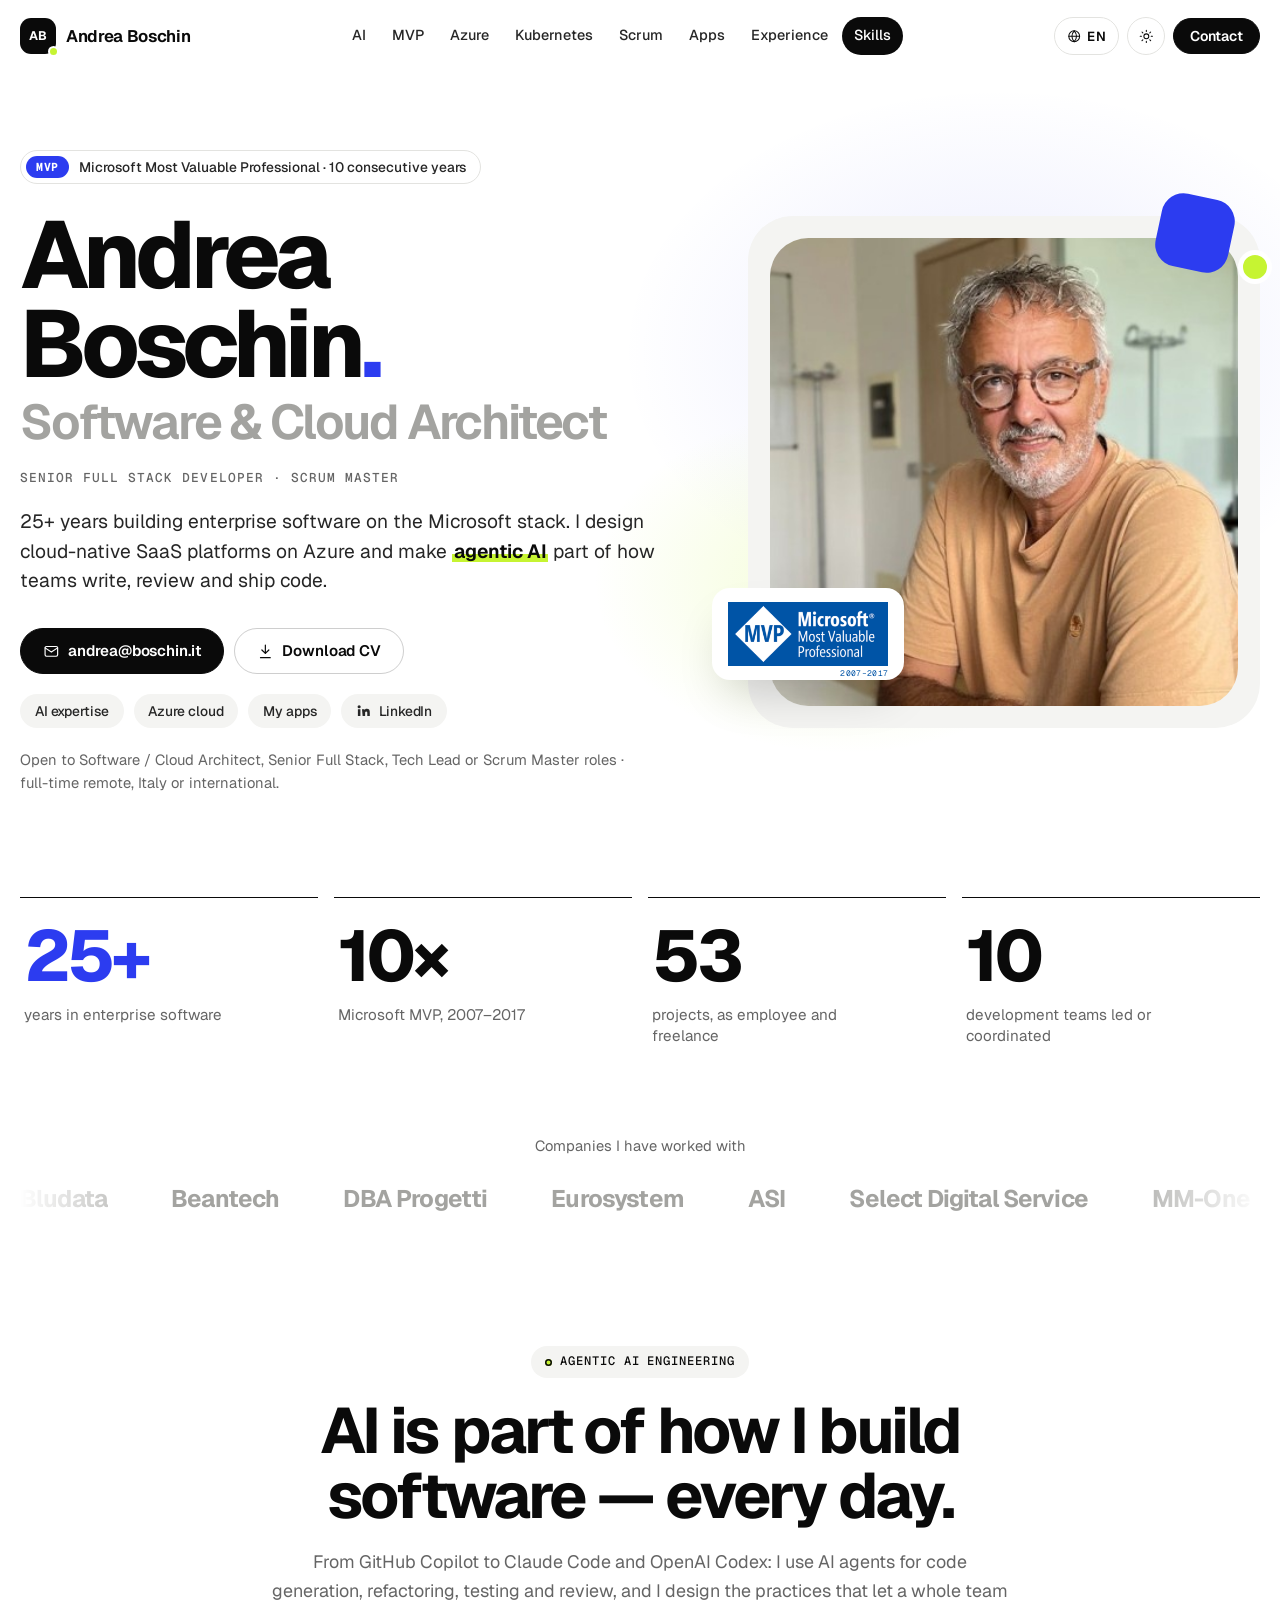
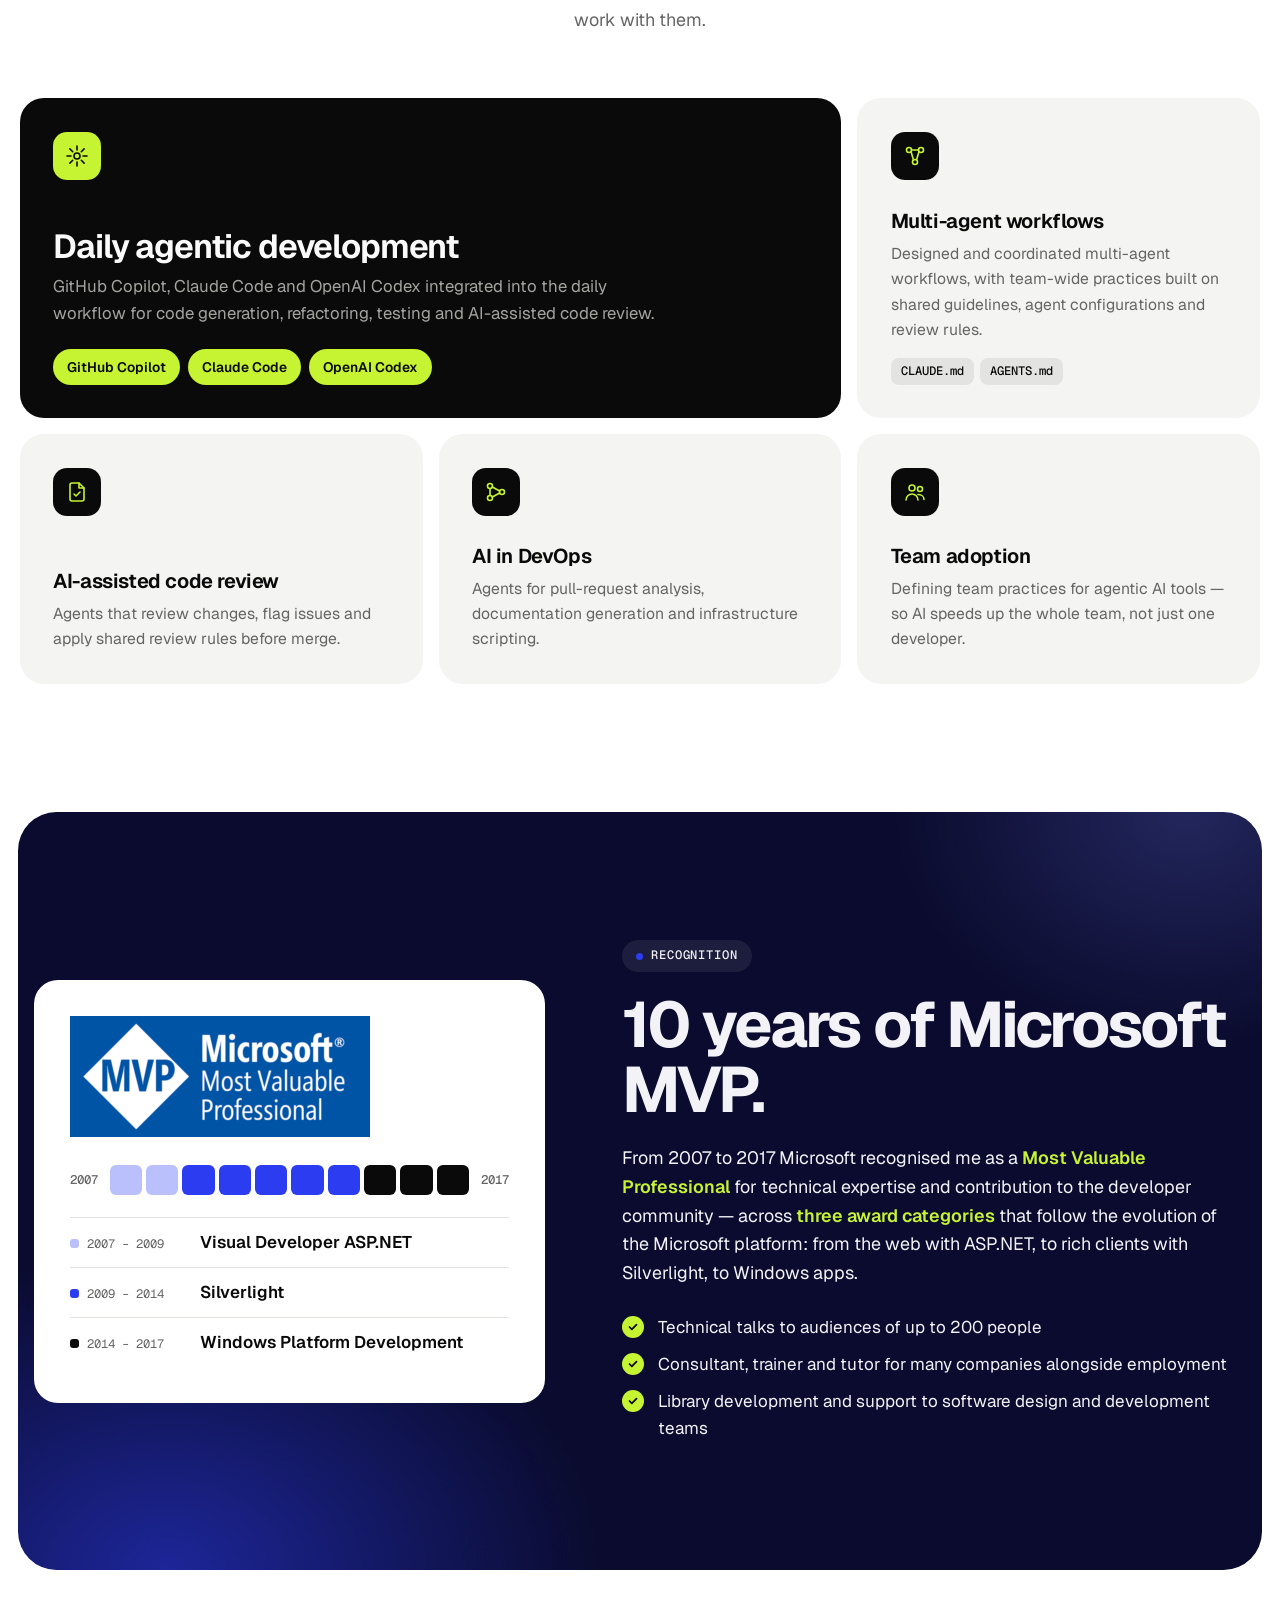
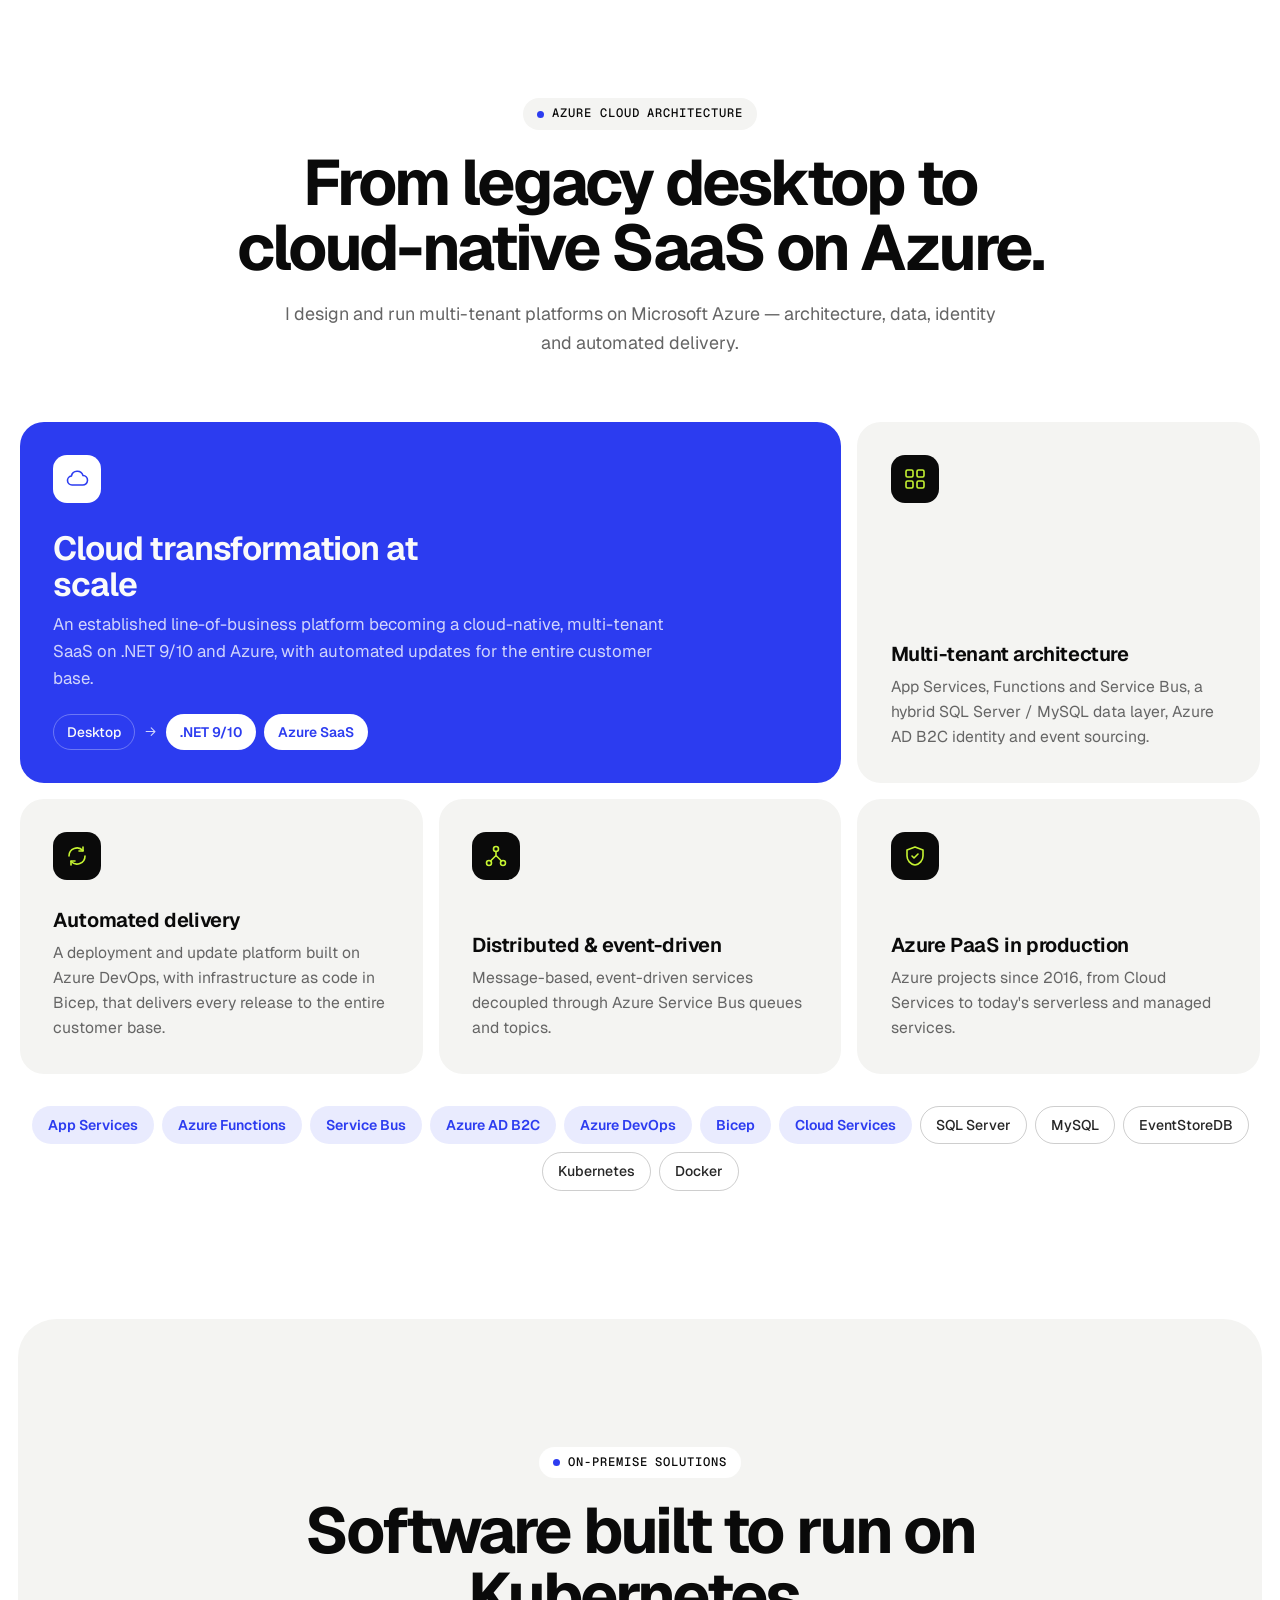
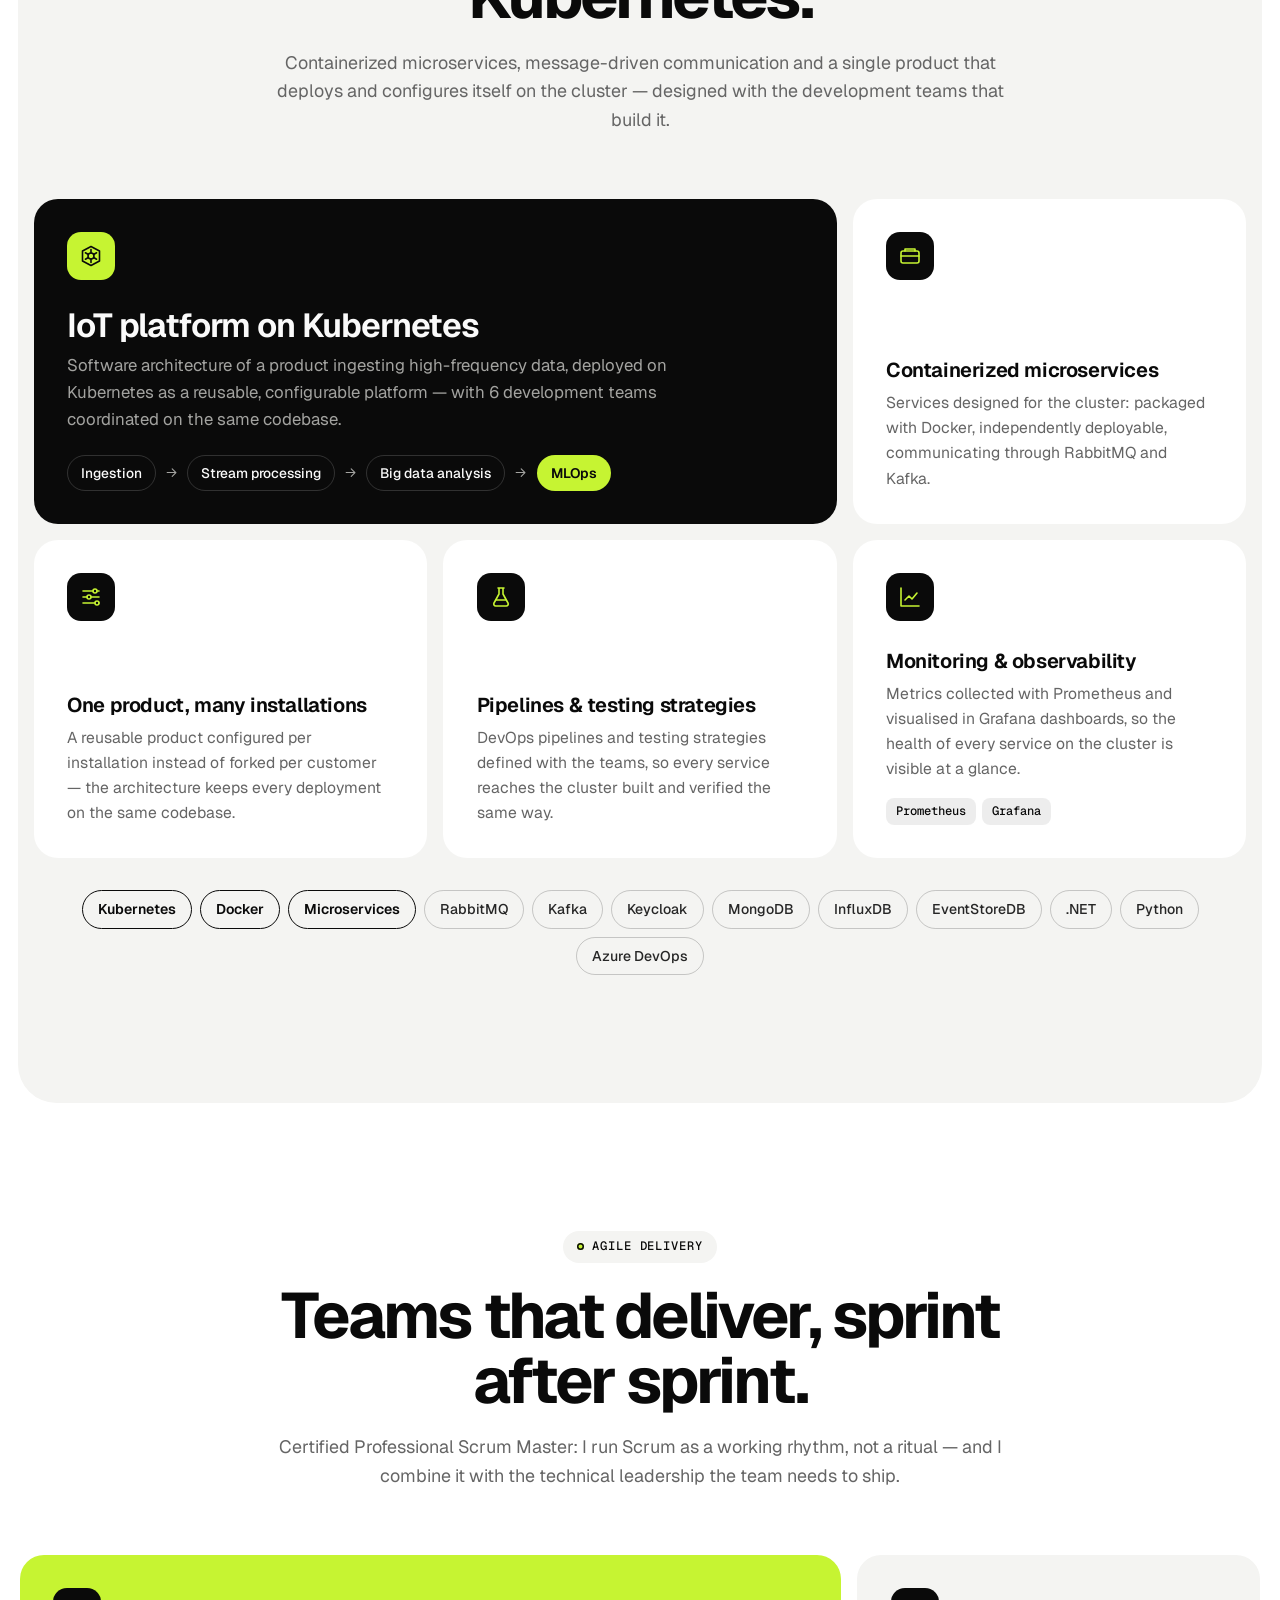
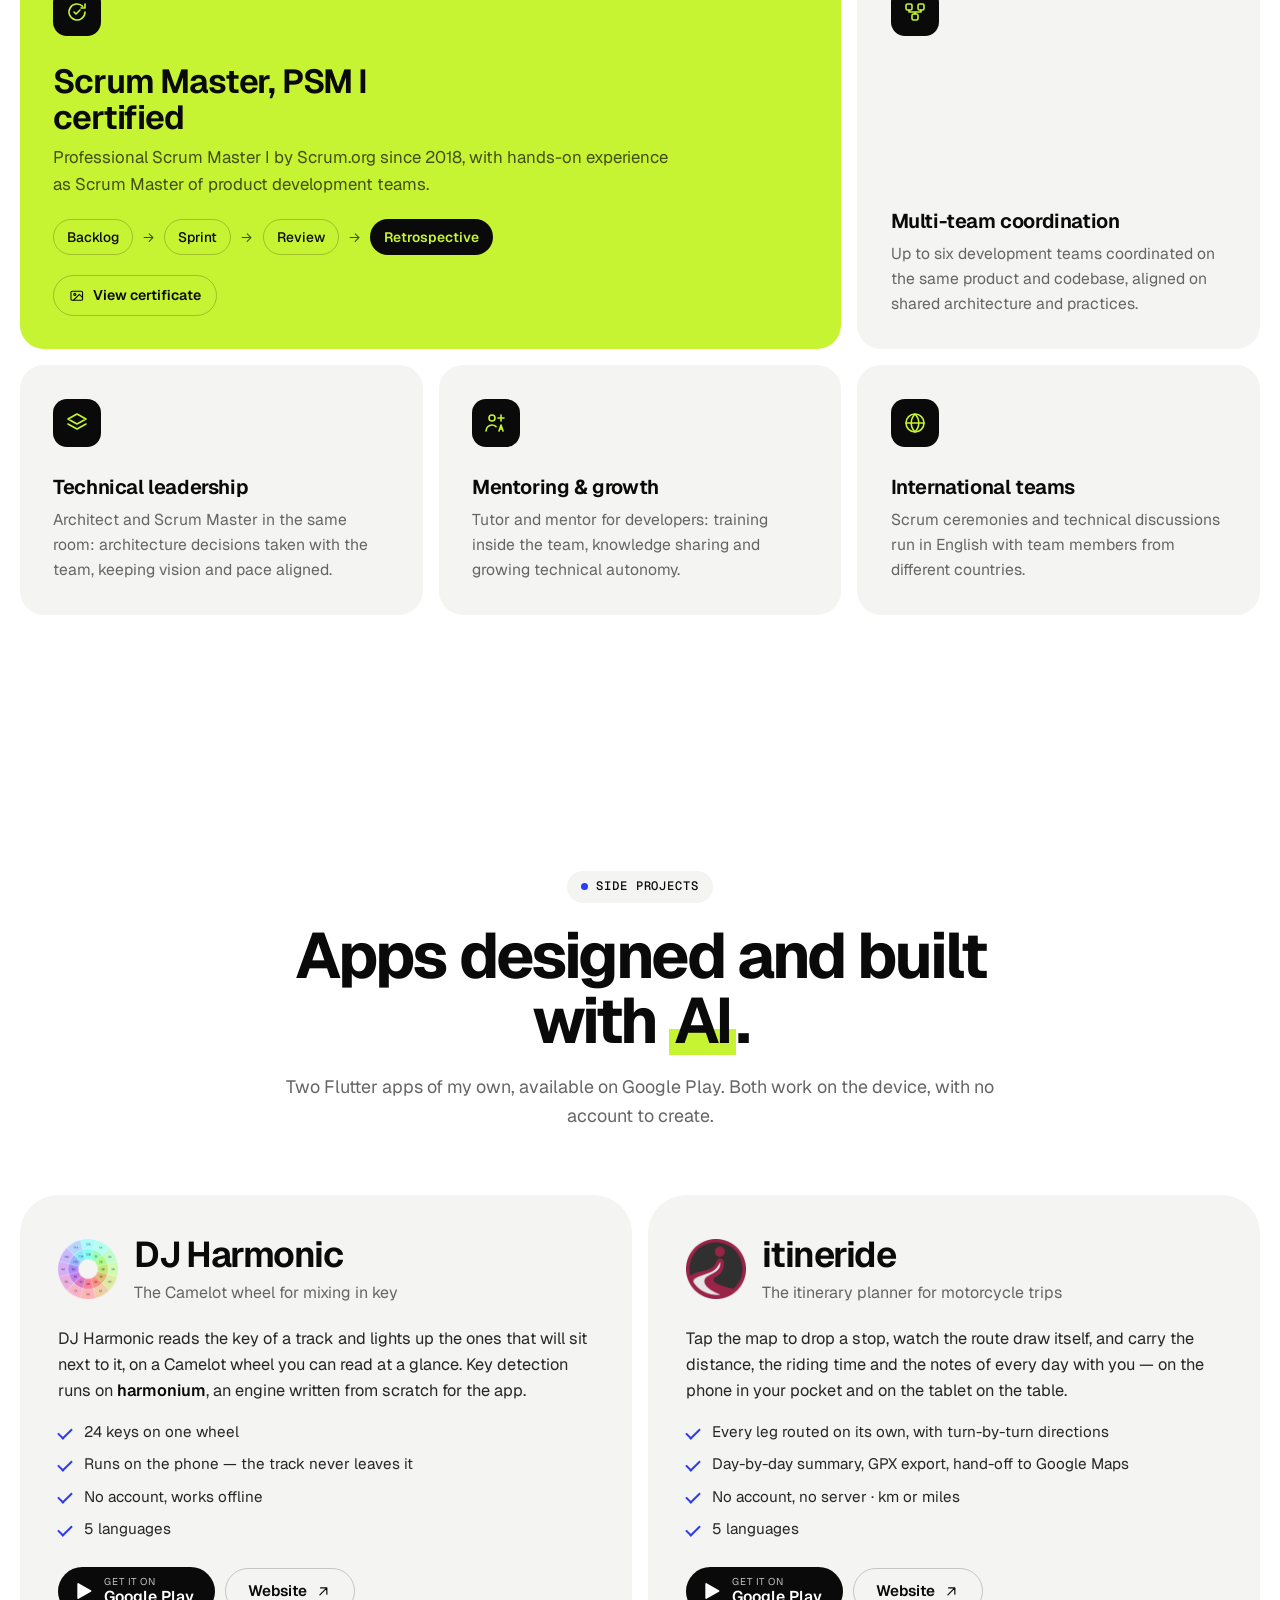
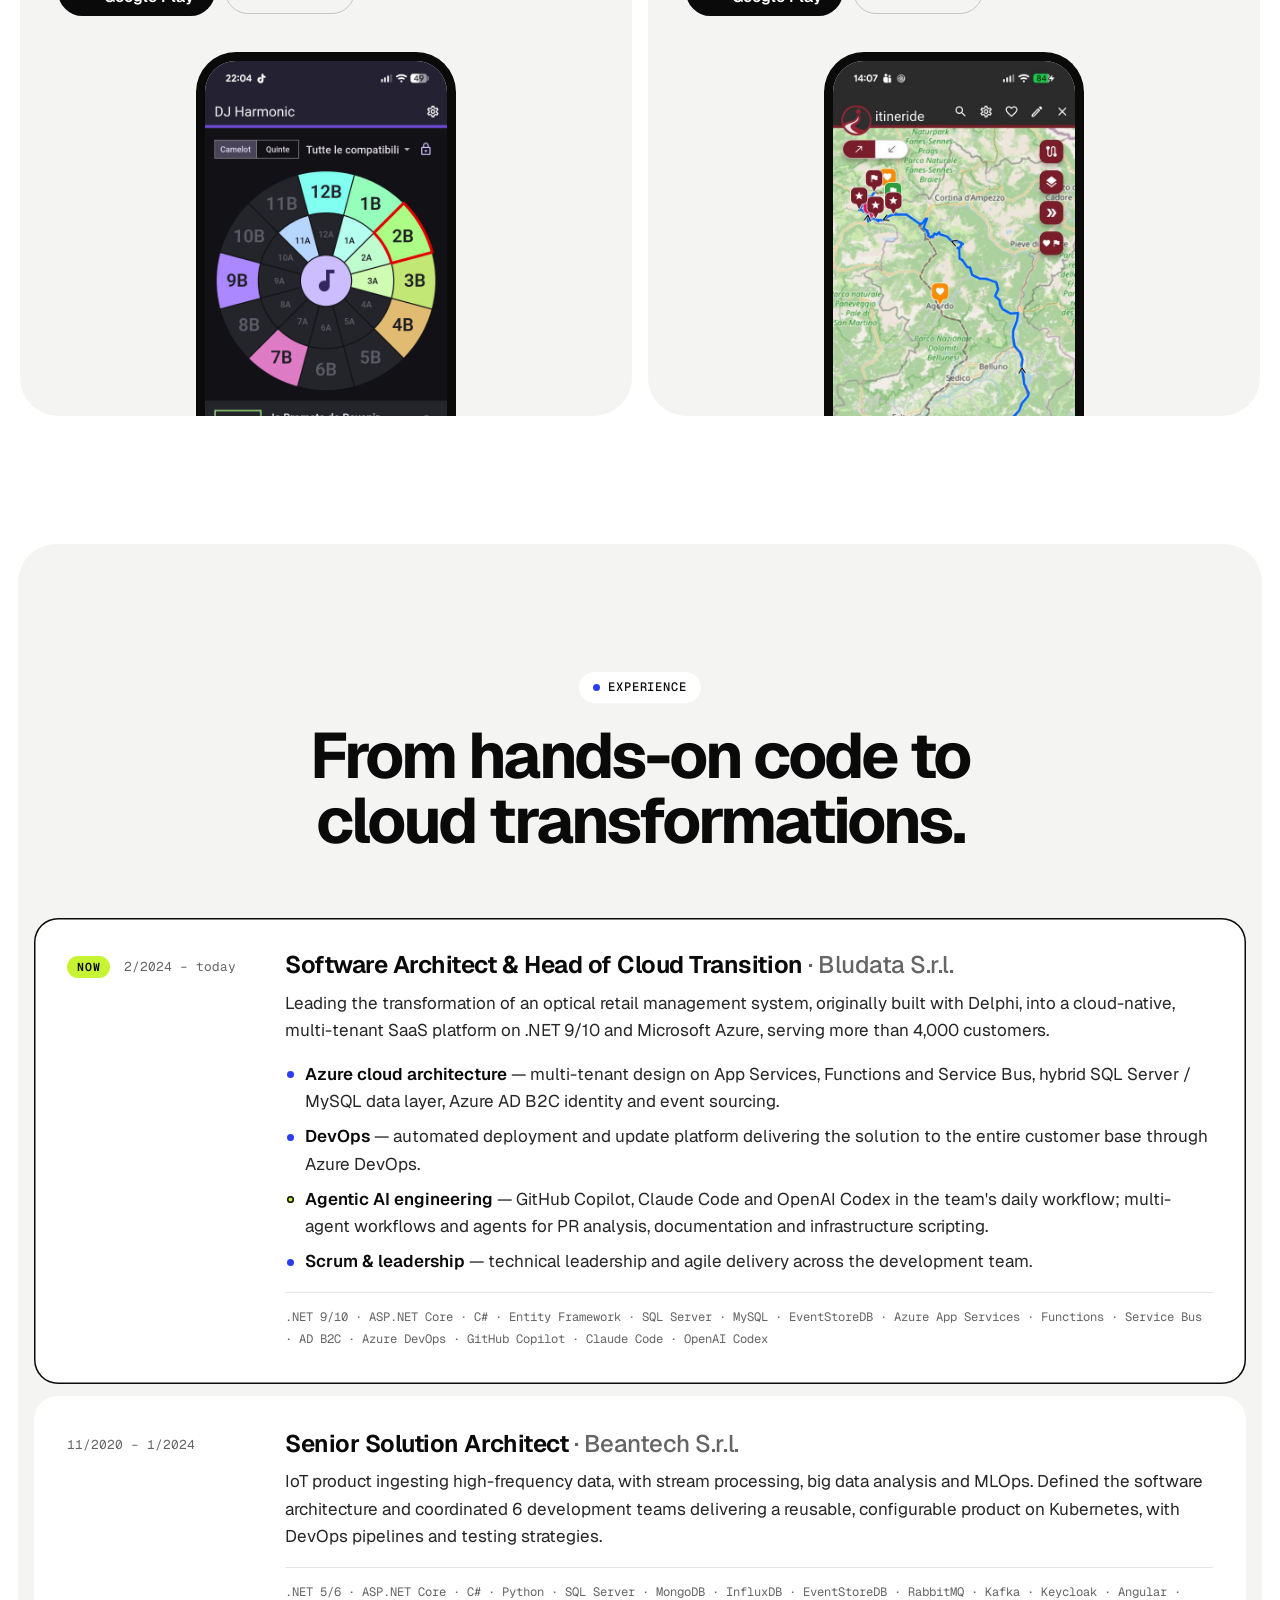
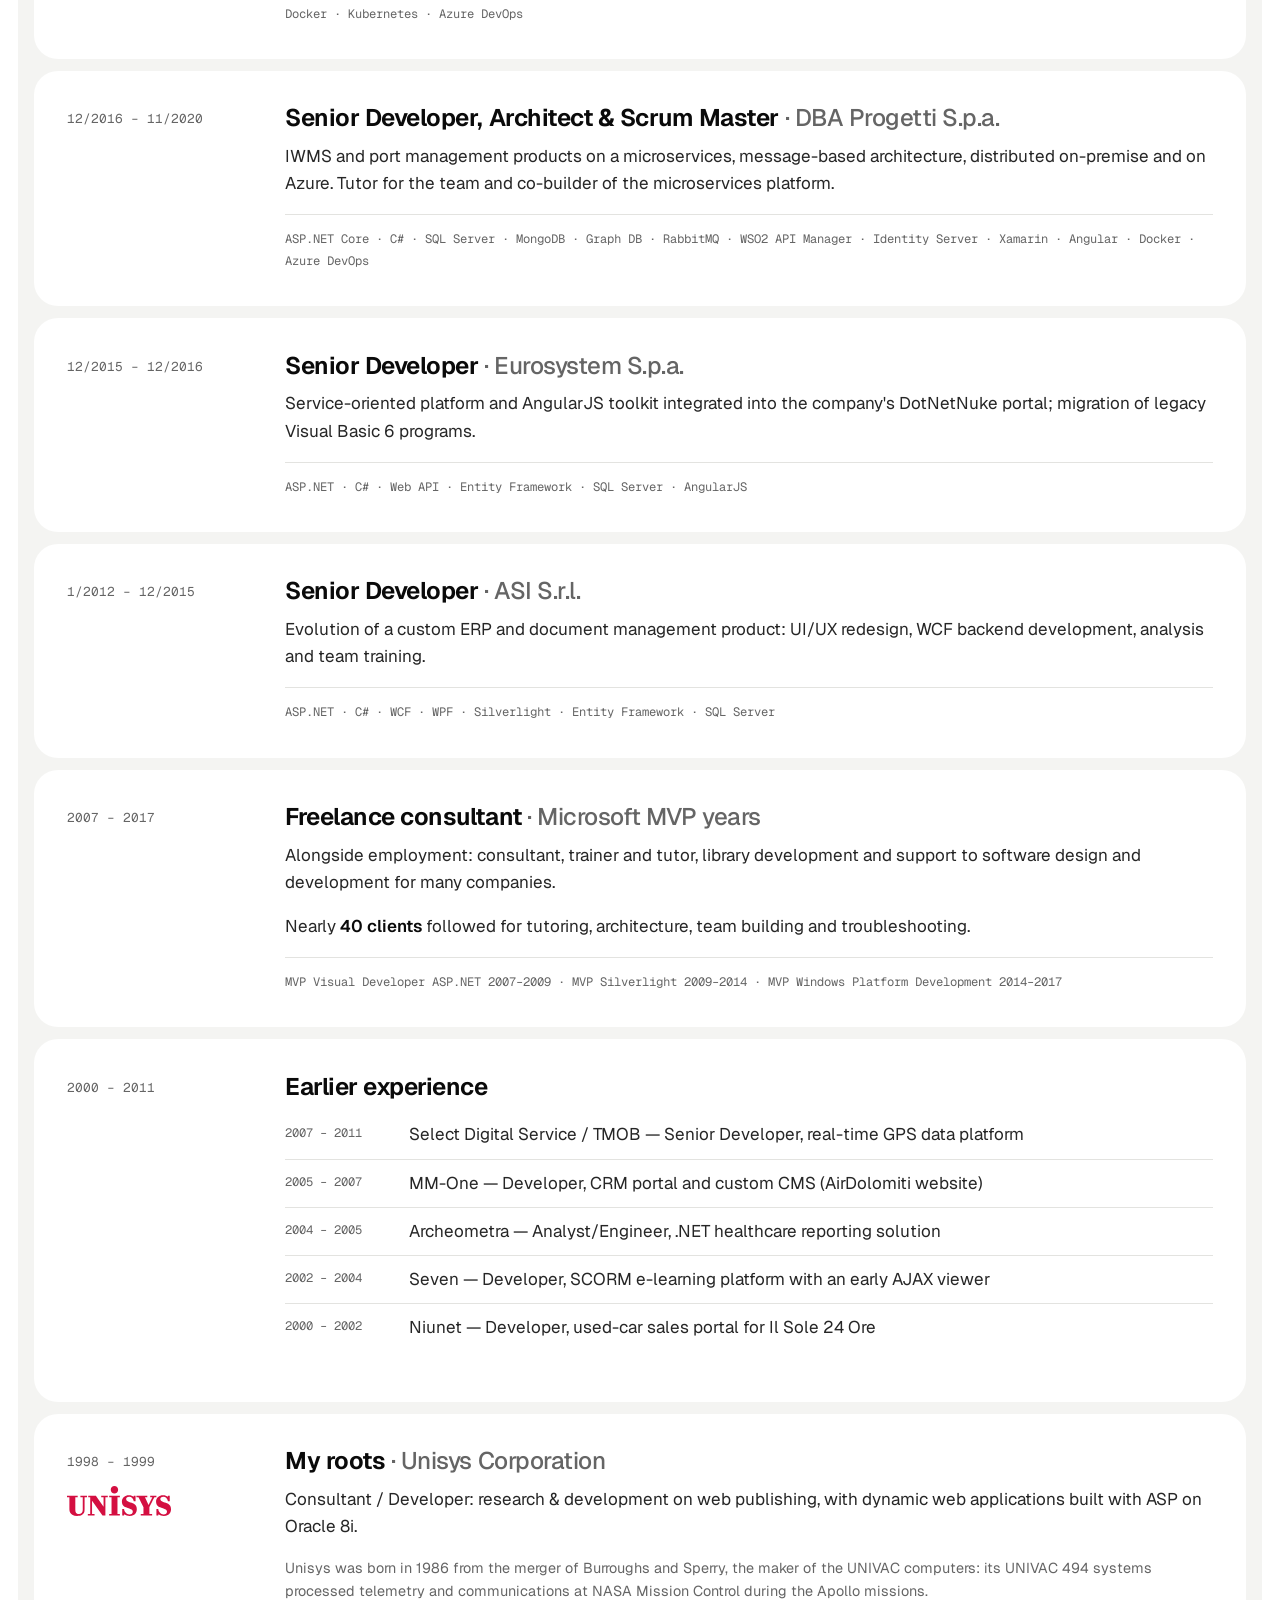
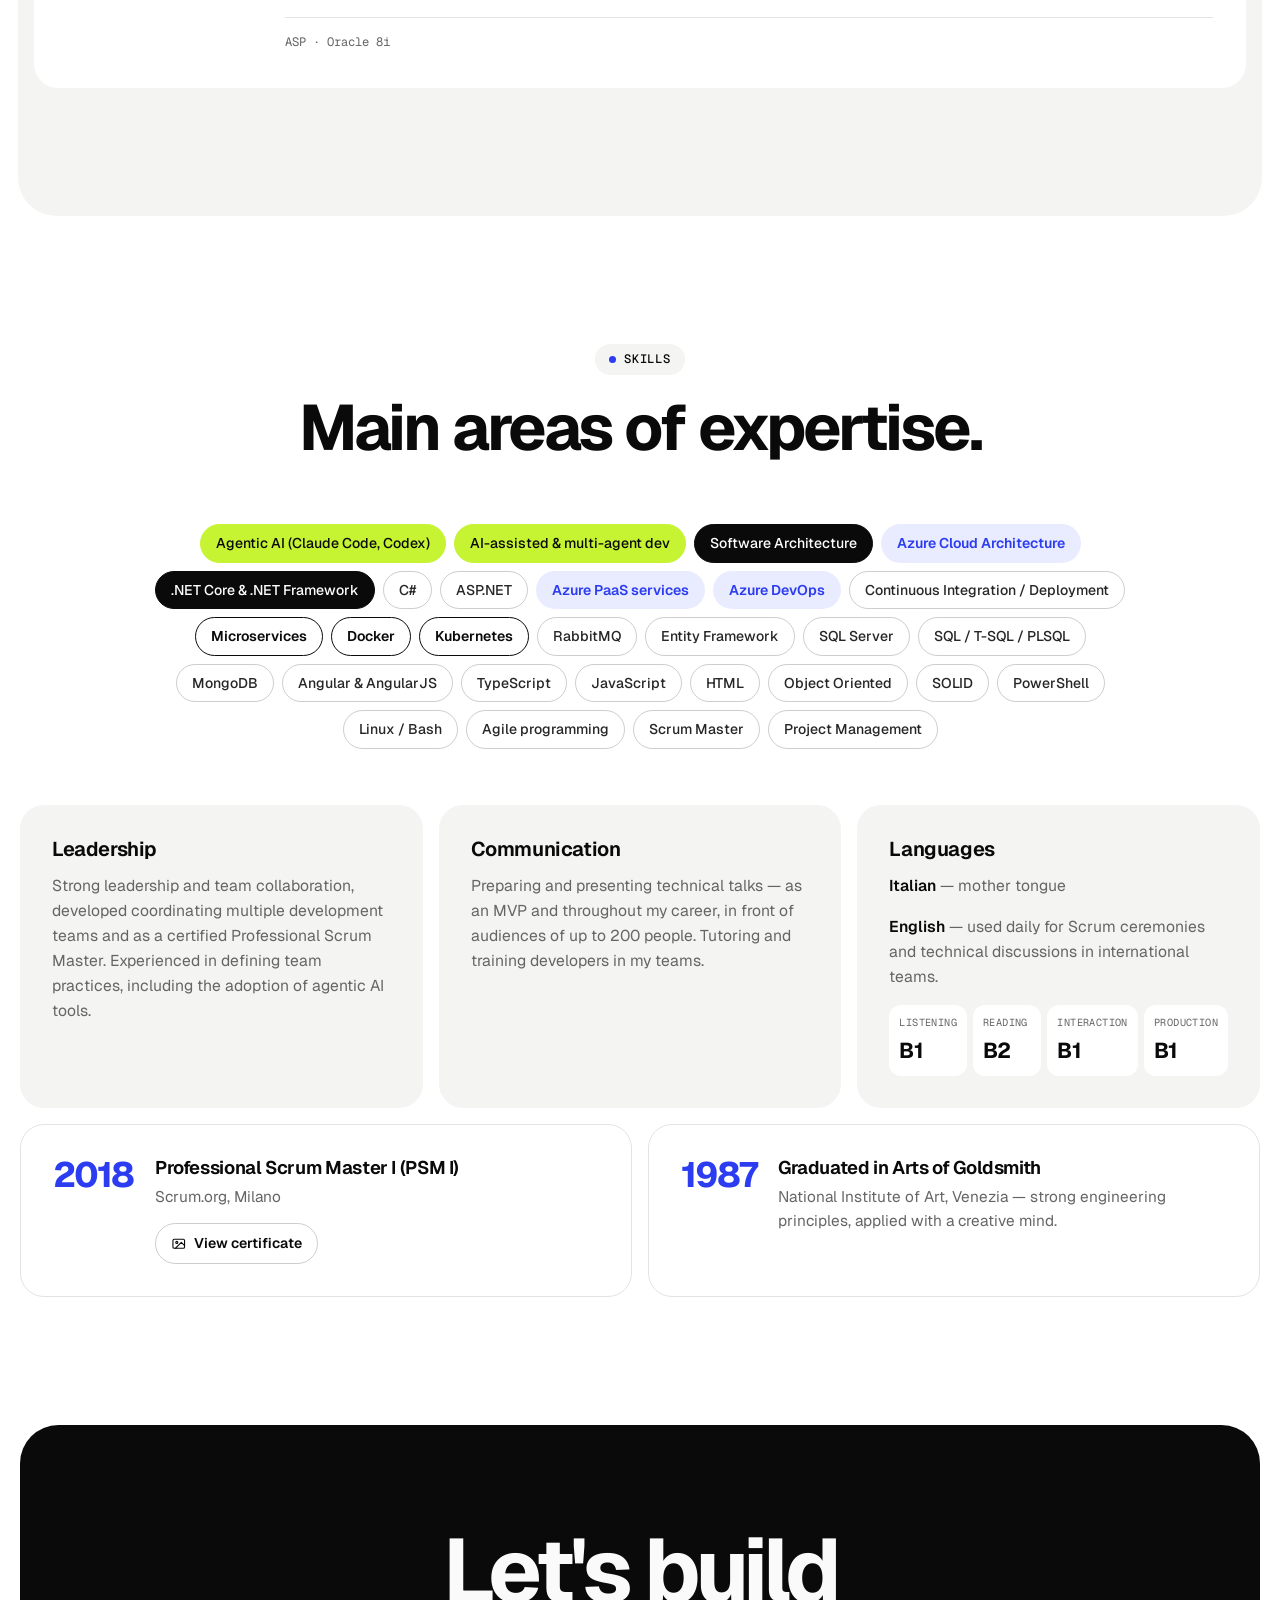
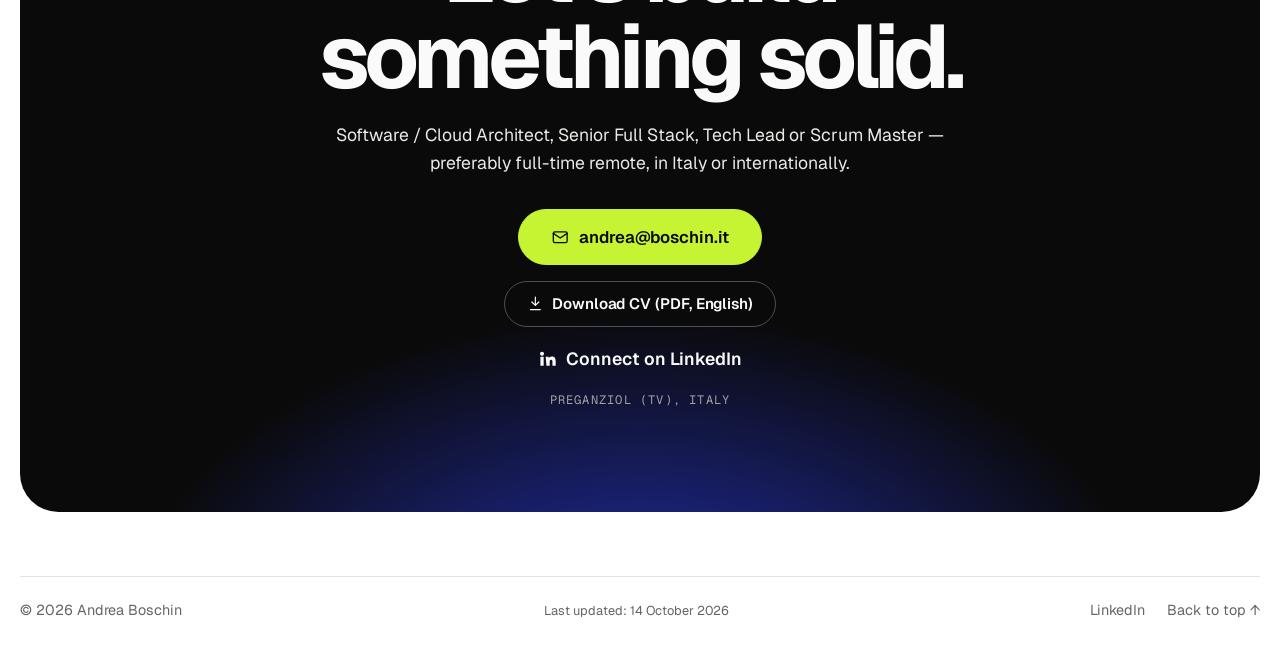
==== commit 41e1a8ff: "Add Unisys roots entry, MVP years and automatic last-updated date =========== - Show the 2007–2017 M" ====
--- a/wwwroot/index.html
+++ b/wwwroot/index.html
@@ -8,15 +8,65 @@
   <meta name="theme-color" content="#ffffff">
   <meta property="og:title" content="Andrea Boschin — Software & Cloud Architect">
   <meta property="og:description" content="25+ years in enterprise software. Microsoft MVP 2007–2017. Agentic AI engineering and Azure cloud architecture.">
-  <meta property="og:image" content="assets/andrea-boschin.jpg">
+  <meta name="author" content="Andrea Boschin">
+  <meta property="og:type" content="profile">
+  <meta property="og:site_name" content="Andrea Boschin">
+  <meta property="og:image" content="https://www.boschin.it/assets/andrea-boschin.jpg">
+  <meta property="og:image:width" content="400">
+  <meta property="og:image:height" content="400">
+  <meta property="og:image:alt" content="Andrea Boschin">
+  <meta property="profile:first_name" content="Andrea">
+  <meta property="profile:last_name" content="Boschin">
+  <meta name="twitter:card" content="summary">
   <link rel="me" href="https://www.linkedin.com/in/boschin/">
+  <script type="application/ld+json">
+    {
+      "@context": "https://schema.org",
+      "@type": "Person",
+      "@id": "https://www.boschin.it/#person",
+      "name": "Andrea Boschin",
+      "givenName": "Andrea",
+      "familyName": "Boschin",
+      "url": "https://www.boschin.it/",
+      "image": "https://www.boschin.it/assets/andrea-boschin.jpg",
+      "jobTitle": "Software & Cloud Architect",
+      "nationality": { "@type": "Country", "name": "Italy" },
+      "sameAs": ["https://www.linkedin.com/in/boschin/"],
+      "award": "Microsoft Most Valuable Professional (MVP), 2007–2017",
+      "hasCredential": {
+        "@type": "EducationalOccupationalCredential",
+        "name": "Professional Scrum Master I (PSM I)",
+        "credentialCategory": "certification",
+        "recognizedBy": { "@type": "Organization", "name": "Scrum.org", "url": "https://www.scrum.org/" },
+        "dateCreated": "2018-11-06"
+      },
+      "knowsAbout": [
+        "Software architecture",
+        "Cloud architecture",
+        "Microsoft Azure",
+        "Kubernetes",
+        "Agentic AI engineering",
+        "Full stack development",
+        "Scrum"
+      ]
+    }
+  </script>
+  <!-- i18n:seo (written by tools/build_i18n.py for each language: do not edit by hand) -->
+  <link rel="canonical" href="https://www.boschin.it/">
+  <link rel="alternate" hreflang="en" href="https://www.boschin.it/">
+  <link rel="alternate" hreflang="it" href="https://www.boschin.it/it.html">
+  <link rel="alternate" hreflang="es" href="https://www.boschin.it/es.html">
+  <link rel="alternate" hreflang="de" href="https://www.boschin.it/de.html">
+  <link rel="alternate" hreflang="fr" href="https://www.boschin.it/fr.html">
+  <link rel="alternate" hreflang="x-default" href="https://www.boschin.it/">
+  <meta property="og:url" content="https://www.boschin.it/">
   <meta property="og:locale" content="en_GB">
-  <link rel="alternate" hreflang="en" href="index.html">
-  <link rel="alternate" hreflang="it" href="it.html">
-  <link rel="alternate" hreflang="es" href="es.html">
-  <link rel="alternate" hreflang="de" href="de.html">
-  <link rel="alternate" hreflang="fr" href="fr.html">
-  <link rel="alternate" hreflang="x-default" href="index.html">
+  <meta property="og:locale:alternate" content="it_IT">
+  <meta property="og:locale:alternate" content="es_ES">
+  <meta property="og:locale:alternate" content="de_DE">
+  <meta property="og:locale:alternate" content="fr_FR">
+  <script type="application/ld+json">{"@context": "https://schema.org", "@type": "ProfilePage", "@id": "https://www.boschin.it/#page", "url": "https://www.boschin.it/", "inLanguage": "en", "dateModified": "2026-10-14", "mainEntity": {"@id": "https://www.boschin.it/#person"}}</script>
+  <!-- /i18n:seo -->
   <!-- i18n:redirect -->
   <script>
     /* Only the English entry page routes by browser language. A translated page
@@ -135,6 +185,7 @@
             <img src="assets/andrea-boschin.jpg" alt="Portrait of Andrea Boschin" width="400" height="400">
             <a class="portrait-card portrait-card--mvp" href="#mvp" aria-label="Microsoft MVP 2007–2017 — see the recognition section">
               <img src="assets/mvp-logo.png" alt="" width="300" height="121">
+              <span class="portrait-card-years" aria-hidden="true">2007–2017</span>
             </a>
           </div>
         </div>
@@ -337,7 +388,7 @@
     <section class="section section-k8s" id="kubernetes">
       <div class="wrap">
         <header class="section-head reveal">
-          <p class="eyebrow eyebrow-k8s">Cloud-native development</p>
+          <p class="eyebrow eyebrow-k8s">On-premise solutions</p>
           <h2>Software built to run on Kubernetes.</h2>
           <p class="section-lead">Containerized microservices, message-driven communication and a single product that deploys and configures itself on the cluster — designed with the development teams that build it.</p>
         </header>
@@ -394,7 +445,7 @@
           </article>
         </div>
 
-        <ul class="chips chips-k8s reveal" aria-label="Cloud-native stack">
+        <ul class="chips chips-k8s reveal" aria-label="Kubernetes stack">
           <li class="chip chip-k8s">Kubernetes</li>
           <li class="chip chip-k8s">Docker</li>
           <li class="chip chip-k8s">Microservices</li>
@@ -616,12 +667,13 @@
             <div class="job-card">
               <h3>Freelance consultant <span class="at">· Microsoft MVP years</span></h3>
               <p>Alongside employment: consultant, trainer and tutor, library development and support to software design and development for many companies.</p>
+              <p>Nearly <strong>40 clients</strong> followed for tutoring, architecture, team building and troubleshooting.</p>
               <p class="tech">MVP Visual Developer ASP.NET 2007–2009 · MVP Silverlight 2009–2014 · MVP Windows Platform Development 2014–2017</p>
             </div>
           </li>
 
           <li class="job reveal">
-            <div class="job-when">1998 – 2011</div>
+            <div class="job-when">2000 – 2011</div>
             <div class="job-card">
               <h3>Earlier experience</h3>
               <ul class="earlier">
@@ -630,8 +682,20 @@
                 <li><span>2004 – 2005</span> Archeometra — Analyst/Engineer, .NET healthcare reporting solution</li>
                 <li><span>2002 – 2004</span> Seven — Developer, SCORM e-learning platform with an early AJAX viewer</li>
                 <li><span>2000 – 2002</span> Niunet — Developer, used-car sales portal for Il Sole 24 Ore</li>
-                <li><span>1998 – 1999</span> Unisys — Consultant/Developer, R&amp;D web publishing (ASP, Oracle 8i)</li>
               </ul>
+            </div>
+          </li>
+
+          <li class="job job--unisys reveal">
+            <div class="job-when">
+              1998 – 1999
+              <img class="job-logo" src="assets/Unisys_logo.svg" alt="Unisys" width="1024" height="289" loading="lazy">
+            </div>
+            <div class="job-card">
+              <h3>My roots <span class="at">· Unisys Corporation</span></h3>
+              <p>Consultant / Developer: research &amp; development on web publishing, with dynamic web applications built with ASP on Oracle 8i.</p>
+              <p class="job-note">Unisys was born in 1986 from the merger of Burroughs and Sperry, the maker of the UNIVAC computers: its UNIVAC 494 systems processed telemetry and communications at NASA Mission Control during the Apollo missions.</p>
+              <p class="tech">ASP · Oracle 8i</p>
             </div>
           </li>
         </ol>
@@ -745,6 +809,7 @@
   <footer class="footer">
     <div class="wrap footer-inner">
       <span>&copy; <span id="year">2026</span> Andrea Boschin</span>
+      <span class="footer-updated">Last updated: <time datetime="2026-10-14">14 October 2026</time></span>
       <span class="footer-links"><a href="https://www.linkedin.com/in/boschin/" target="_blank" rel="me noopener">LinkedIn</a> <a href="#top">Back to top ↑</a></span>
     </div>
   </footer>
--- a/wwwroot/assets/site.css
+++ b/wwwroot/assets/site.css
@@ -282,6 +282,13 @@
   transition: transform .25s ease;
 }
 .portrait-card img { width: 100%; }
+/* The award years, small in the white margin under the logo. The card stays
+   white in dark mode too, hence a fixed colour rather than a theme token. */
+.portrait-card-years {
+  position: absolute; right: 16px; bottom: 3px;
+  font-family: var(--mono); font-size: .5rem; line-height: 1; letter-spacing: .04em;
+  color: #0054a6;
+}
 a.portrait-card:hover { transform: translateY(-3px); }
 
 .stats {
@@ -499,6 +506,9 @@
 .job-card li::before { content: ""; position: absolute; left: 2px; top: .62em; width: 7px; height: 7px; border-radius: 50%; background: var(--accent); }
 .job-card li.li-ai::before { background: var(--lime); box-shadow: 0 0 0 1.5px var(--ink) inset; }
 .tech { font-size: .76rem; color: var(--muted); margin: 0 !important; padding-top: 14px; border-top: 1px solid var(--line); line-height: 1.8; }
+/* Company logo under the dates, and a small aside on the company's history. */
+.job-logo { display: block; width: 104px; height: auto; margin-top: 14px; }
+.job-note { font-size: .9rem; color: var(--muted); }
 .earlier { padding: 0 !important; gap: 0 !important; }
 .earlier li { display: grid; grid-template-columns: 110px 1fr; gap: 14px; padding: 10px 0 !important; border-top: 1px solid var(--line); }
 .earlier li:first-child { border-top: 0; }
@@ -573,10 +583,11 @@
 .i-li { fill: currentColor; stroke: none; }
 
 .footer { padding: 0 0 32px; font-size: .9rem; color: var(--muted); }
-.footer-inner { display: flex; justify-content: space-between; gap: 16px; padding-top: 22px; border-top: 1px solid var(--line); }
+.footer-inner { display: flex; justify-content: space-between; align-items: baseline; gap: 16px; padding-top: 22px; border-top: 1px solid var(--line); }
 .footer a { color: var(--muted); }
 .footer a:hover { color: var(--ink); text-decoration: none; }
 .footer-links { display: flex; gap: 22px; }
+.footer-updated { font-size: .8rem; }
 
 /* ---------- Reveal ---------- */
 .js .reveal { opacity: 0; transform: translateY(18px); transition: opacity .7s ease, transform .7s cubic-bezier(.2, .8, .2, 1); }
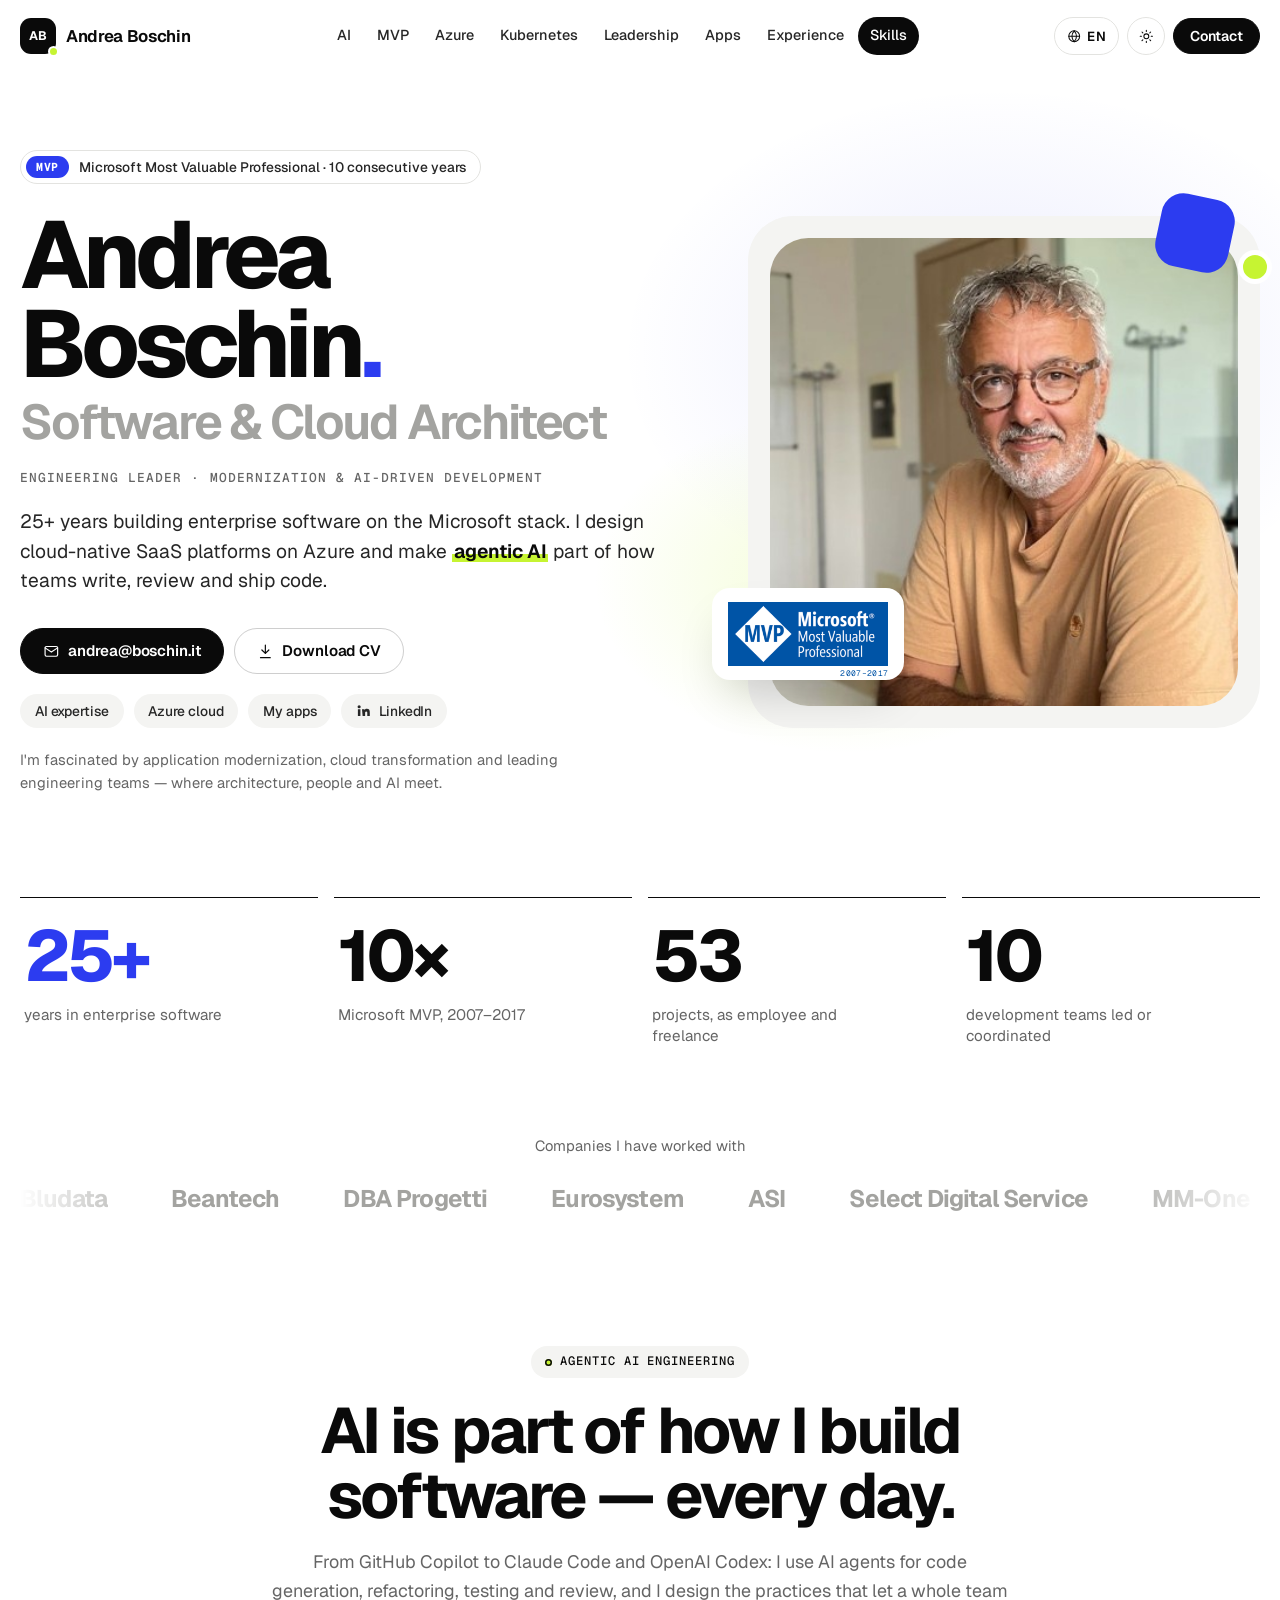
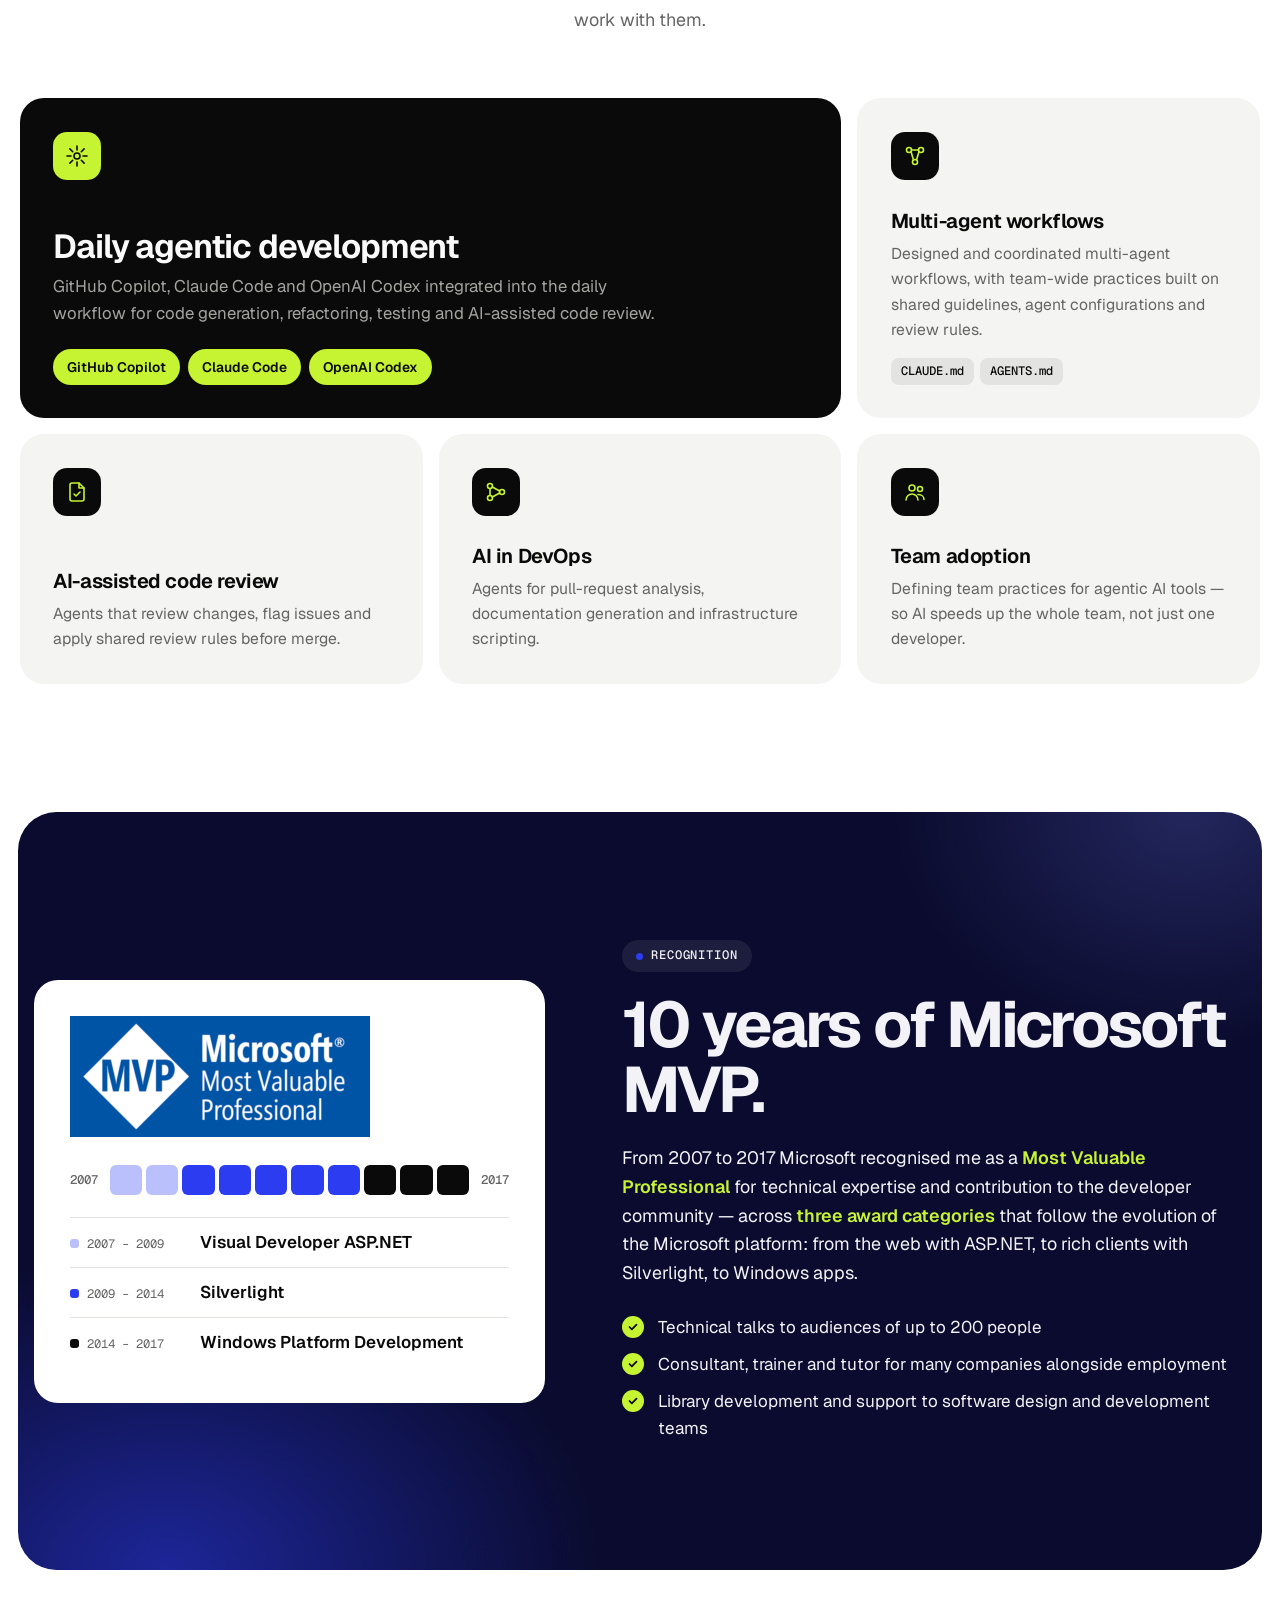
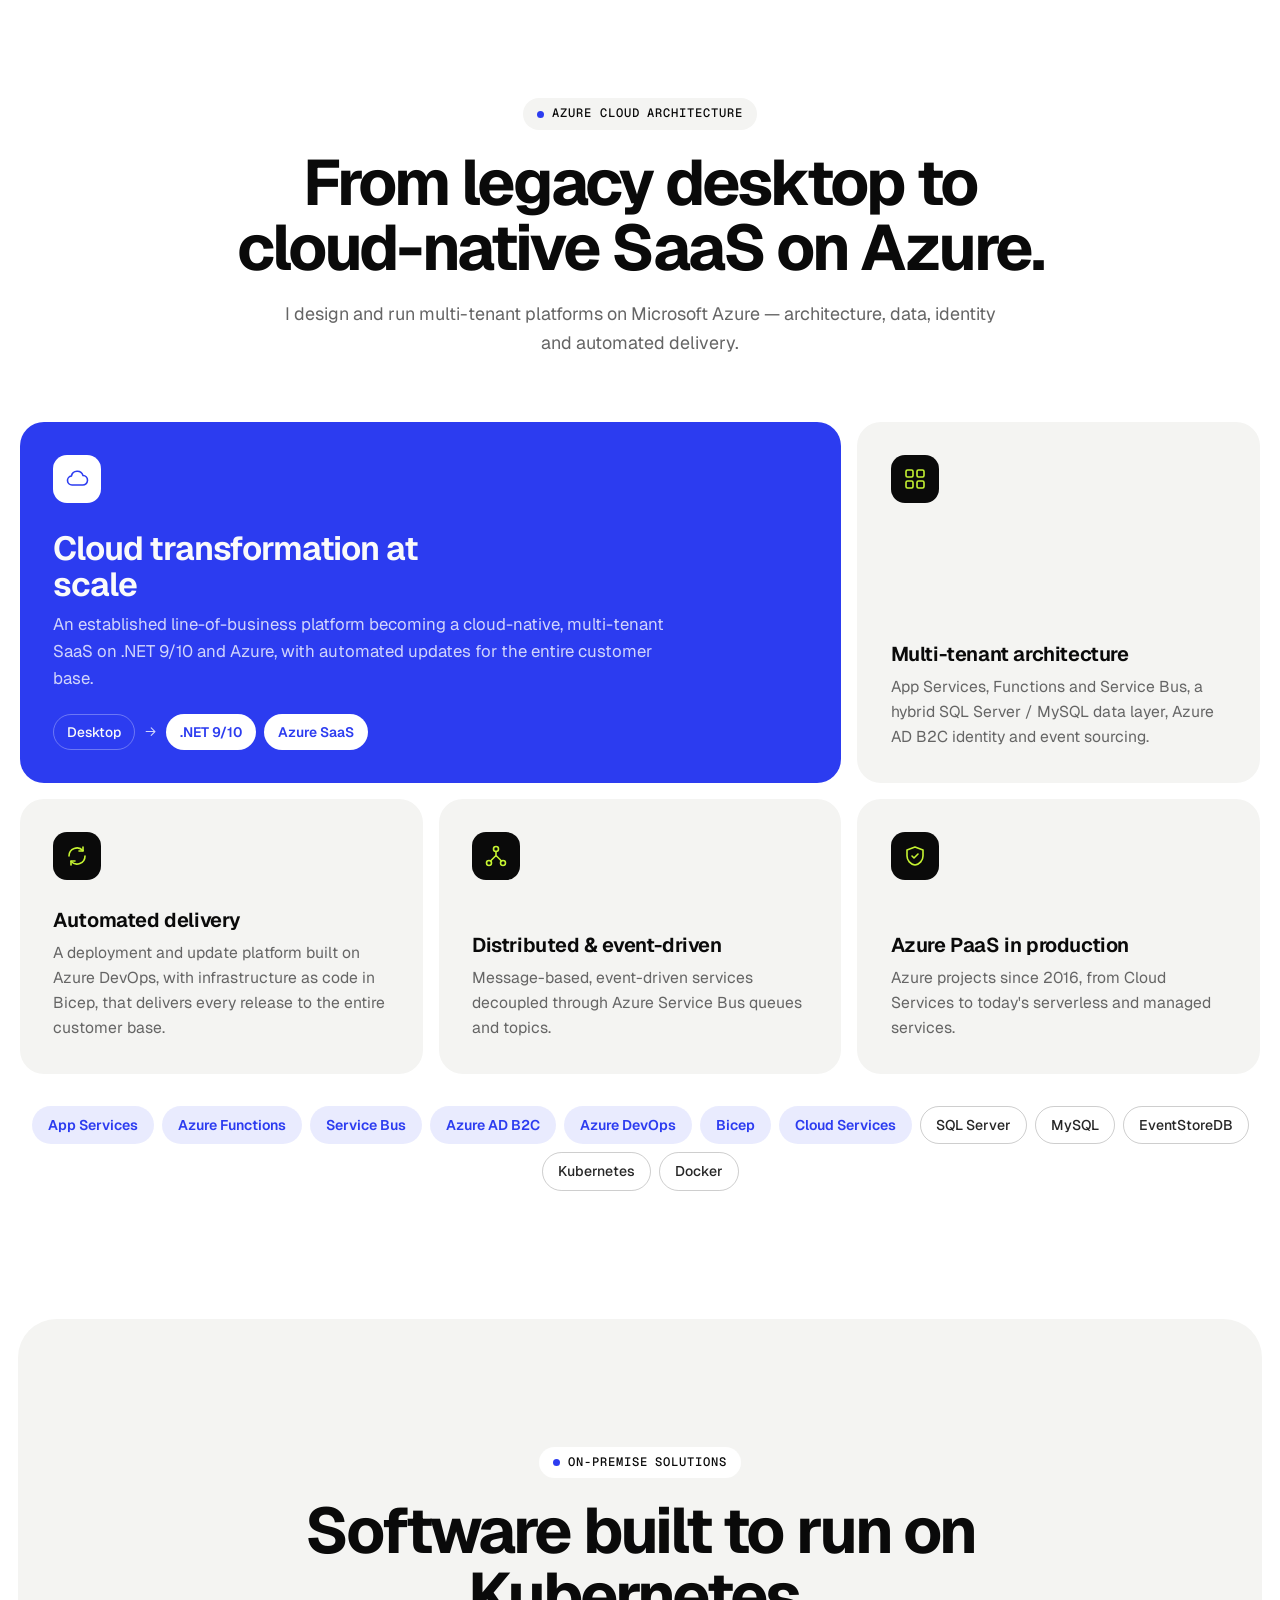
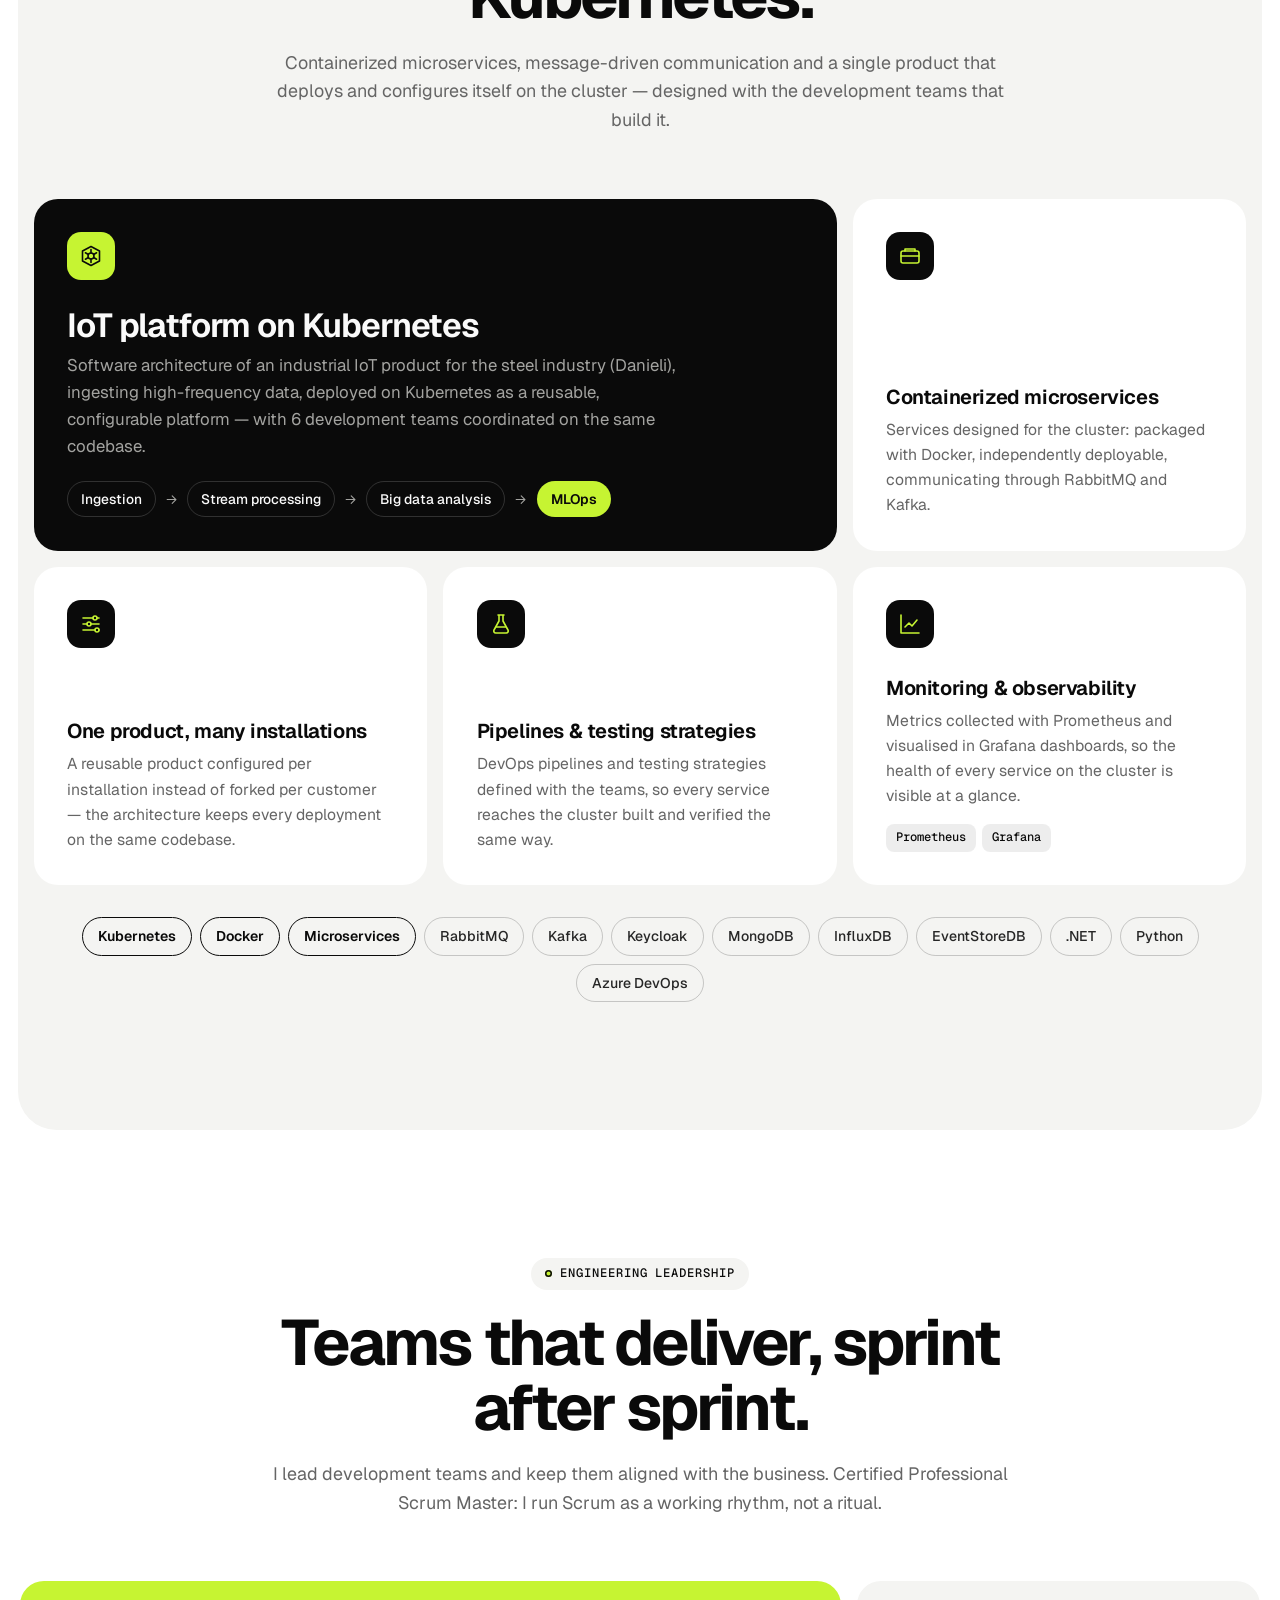
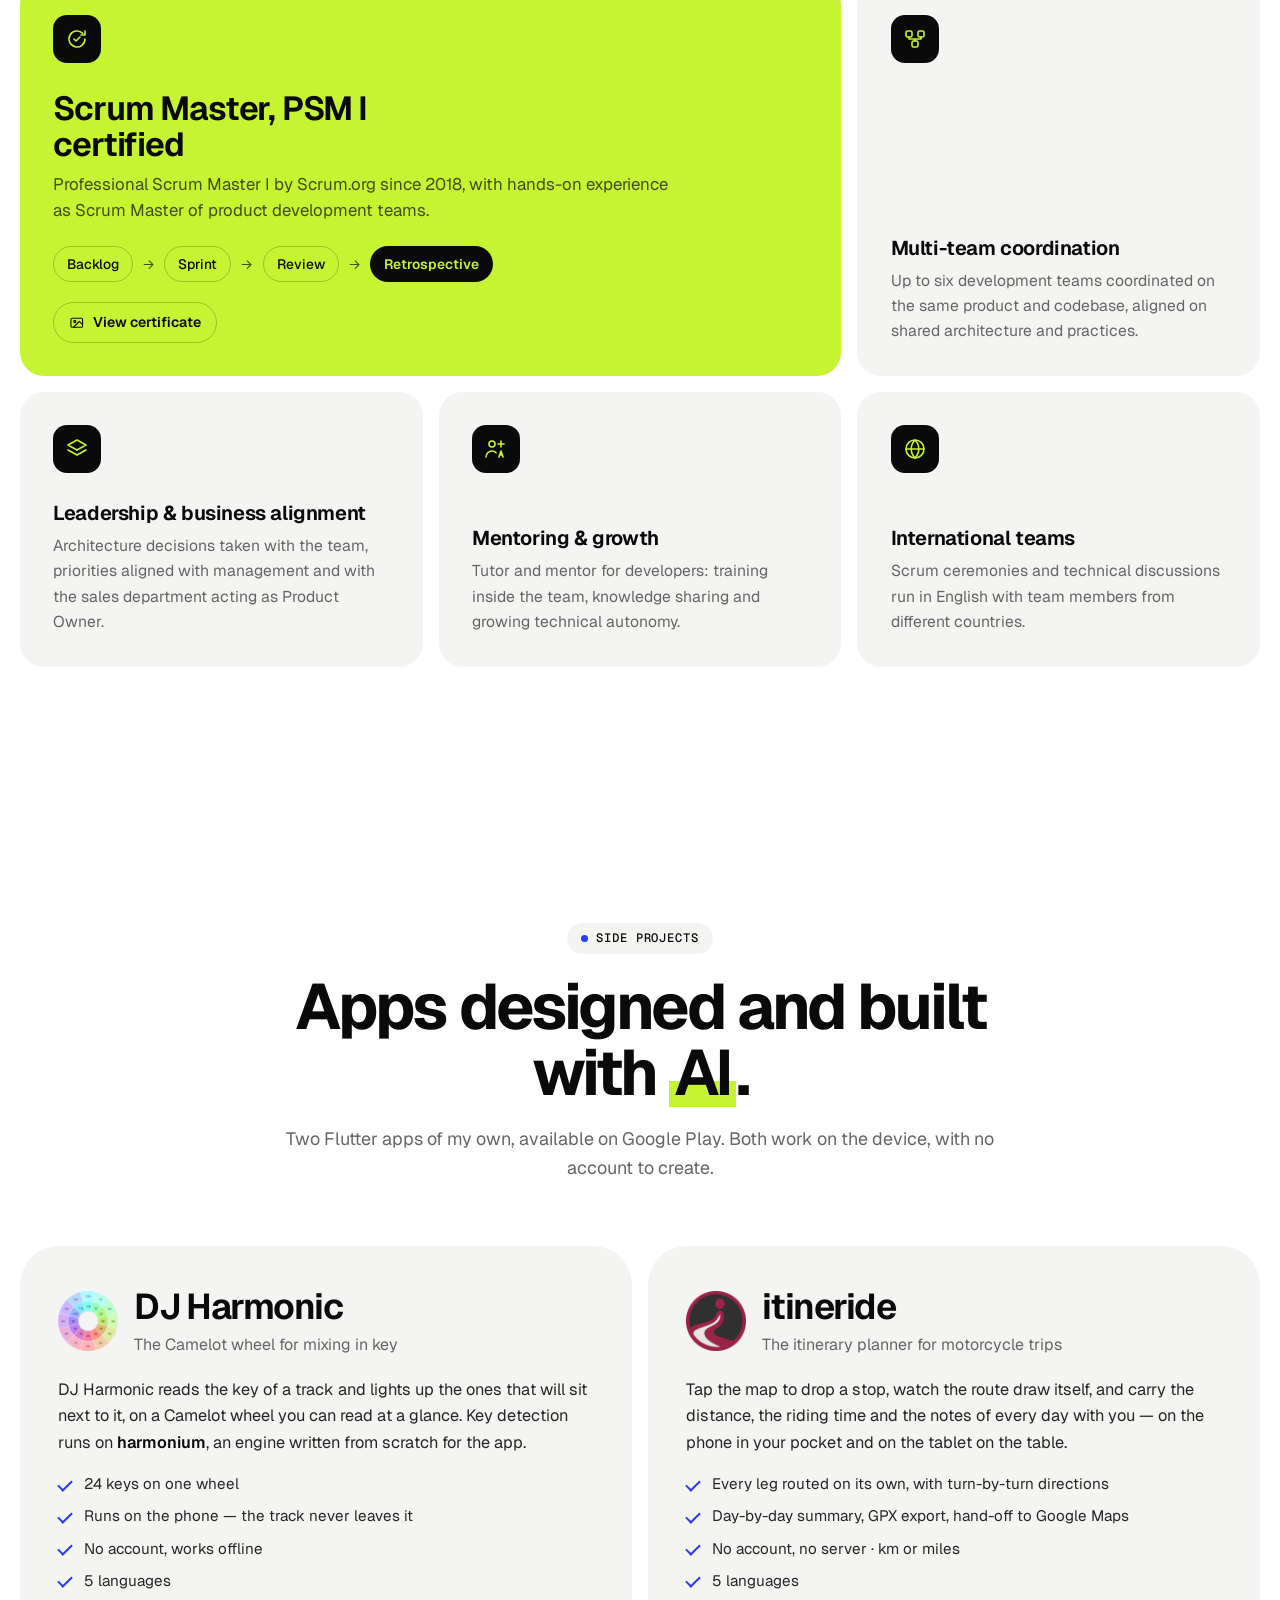
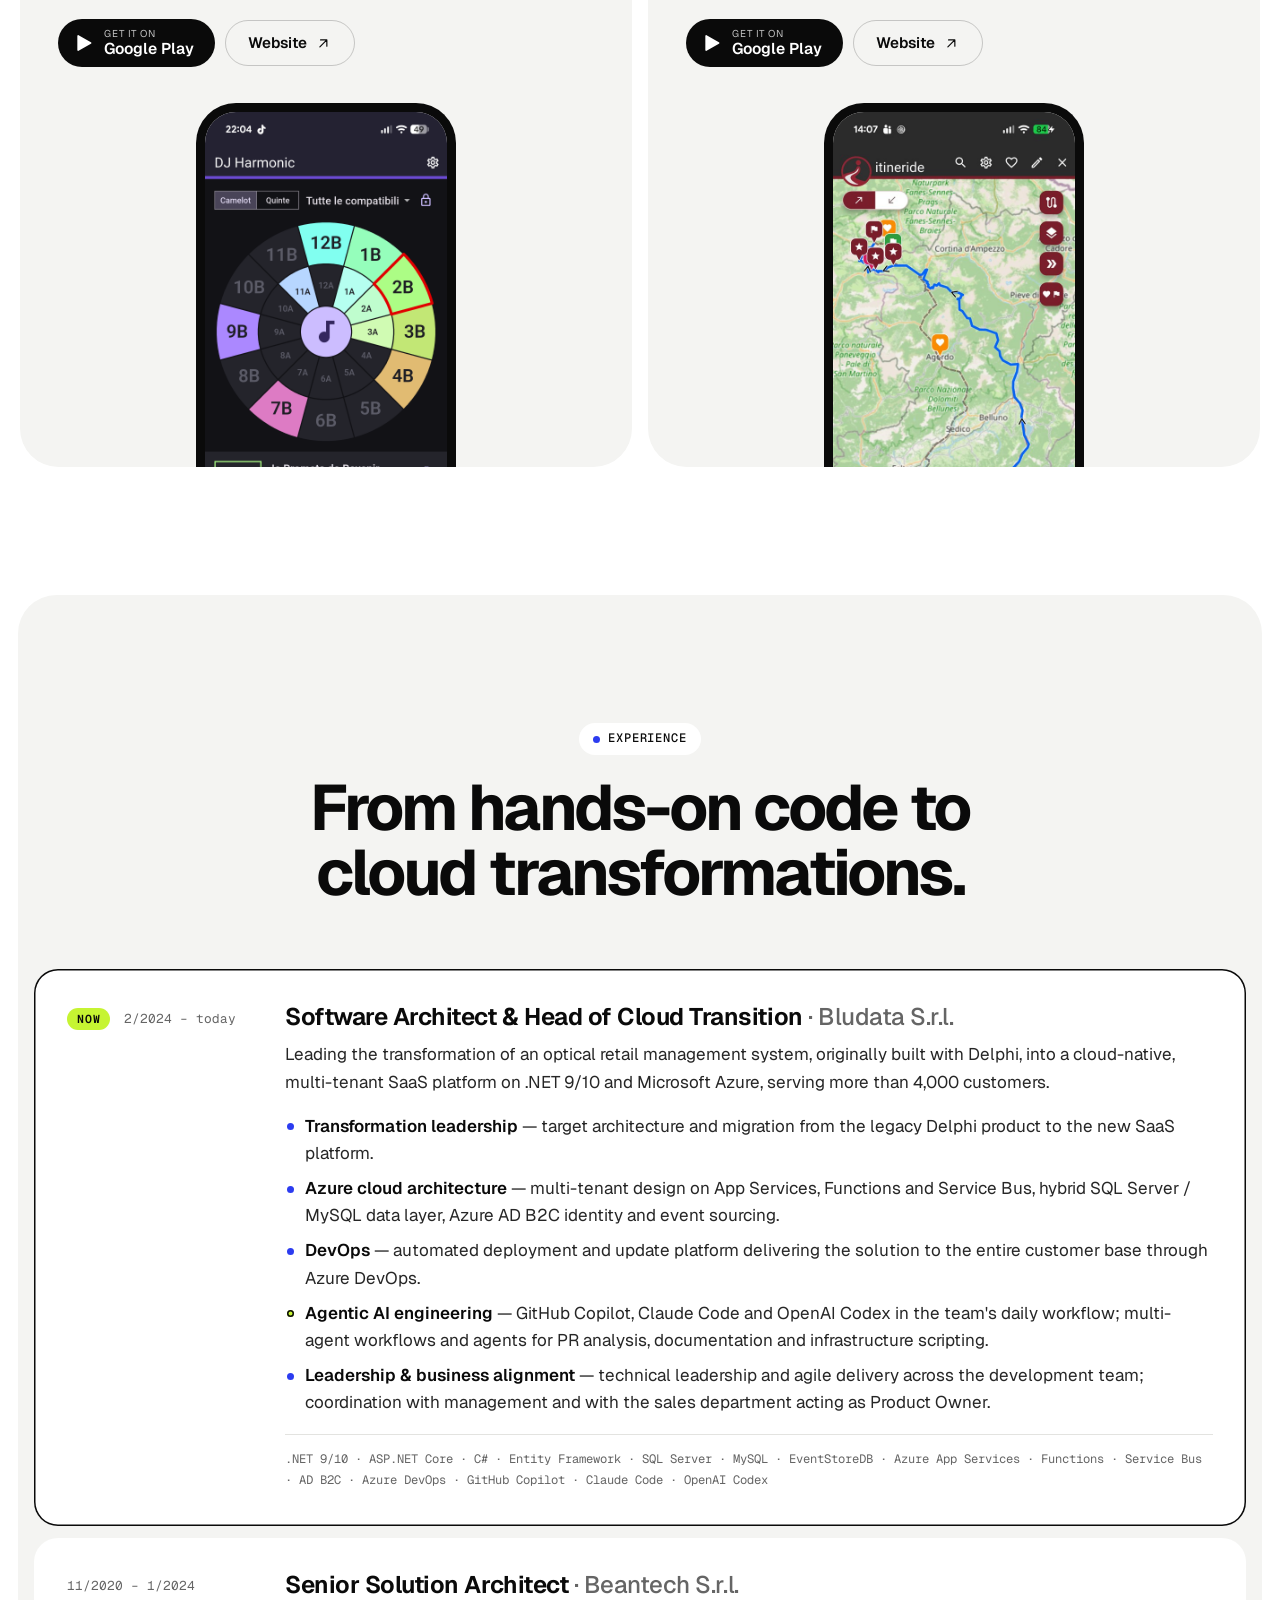
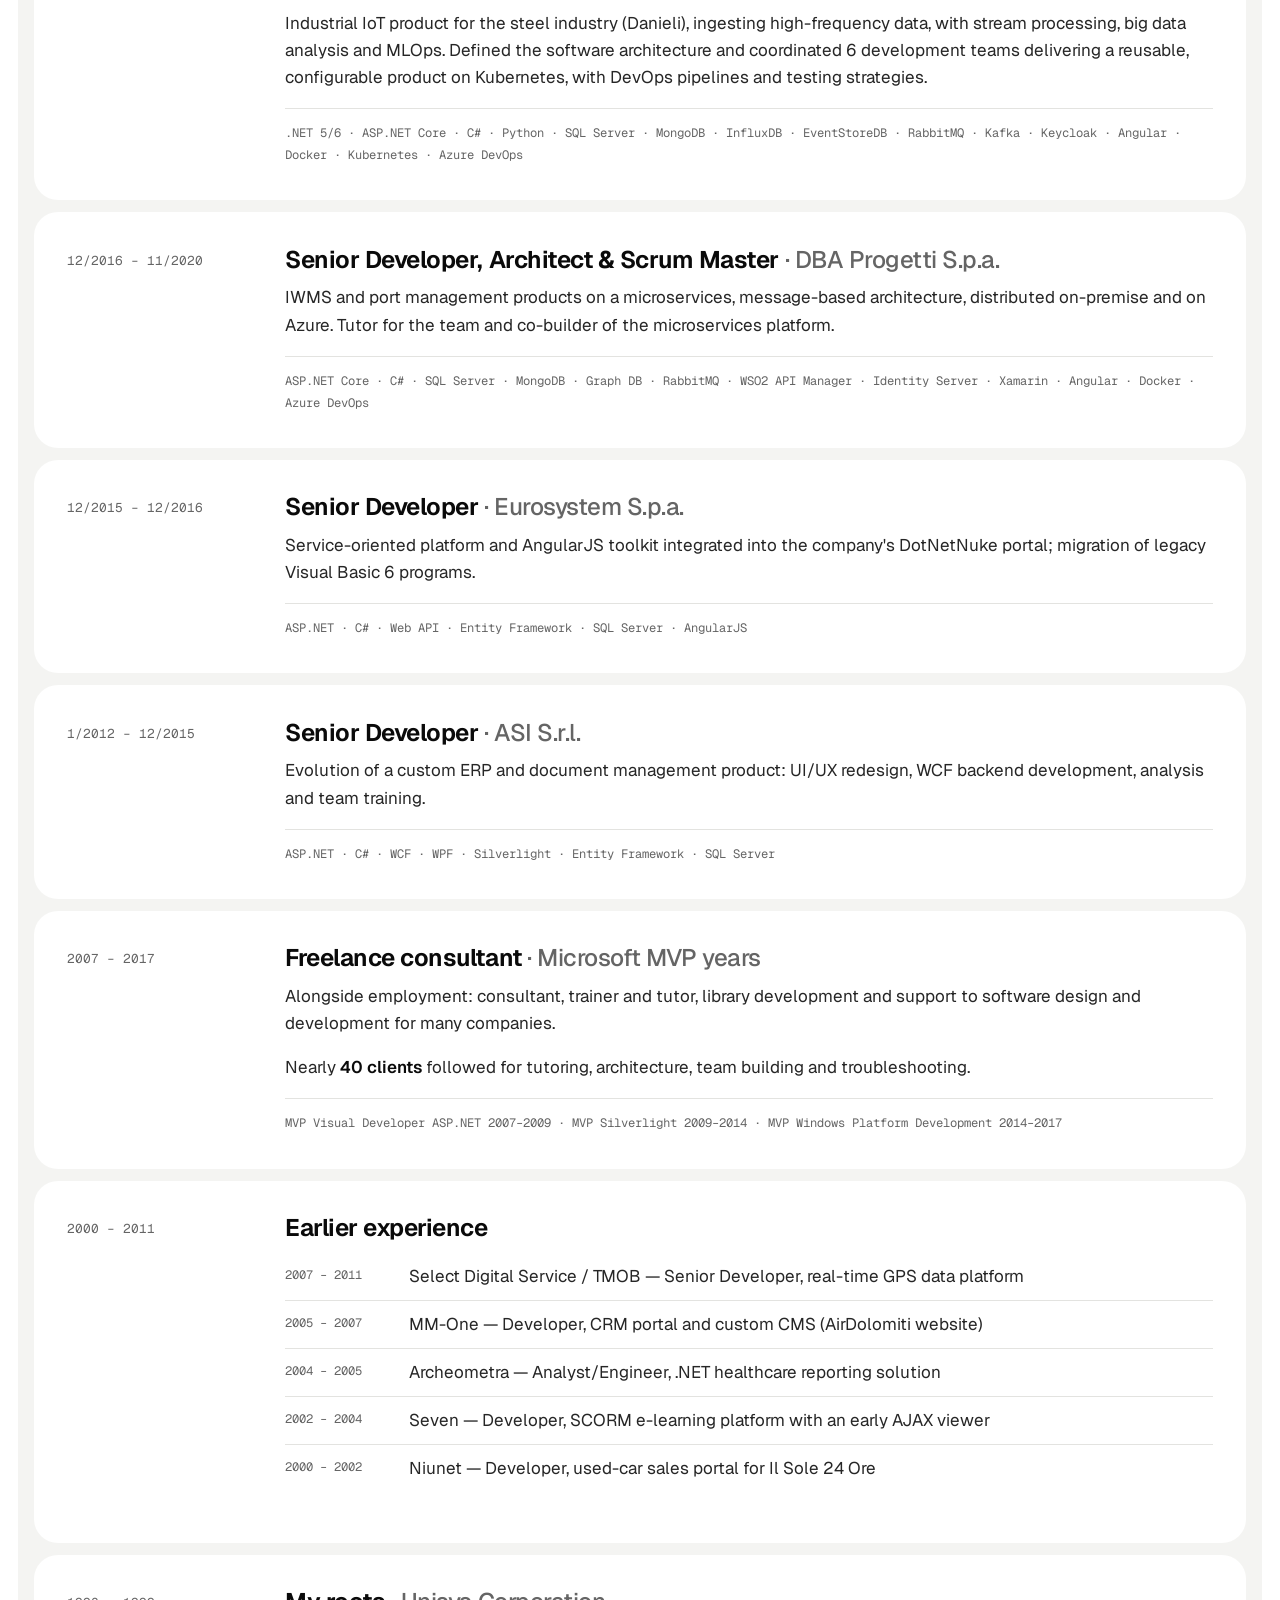
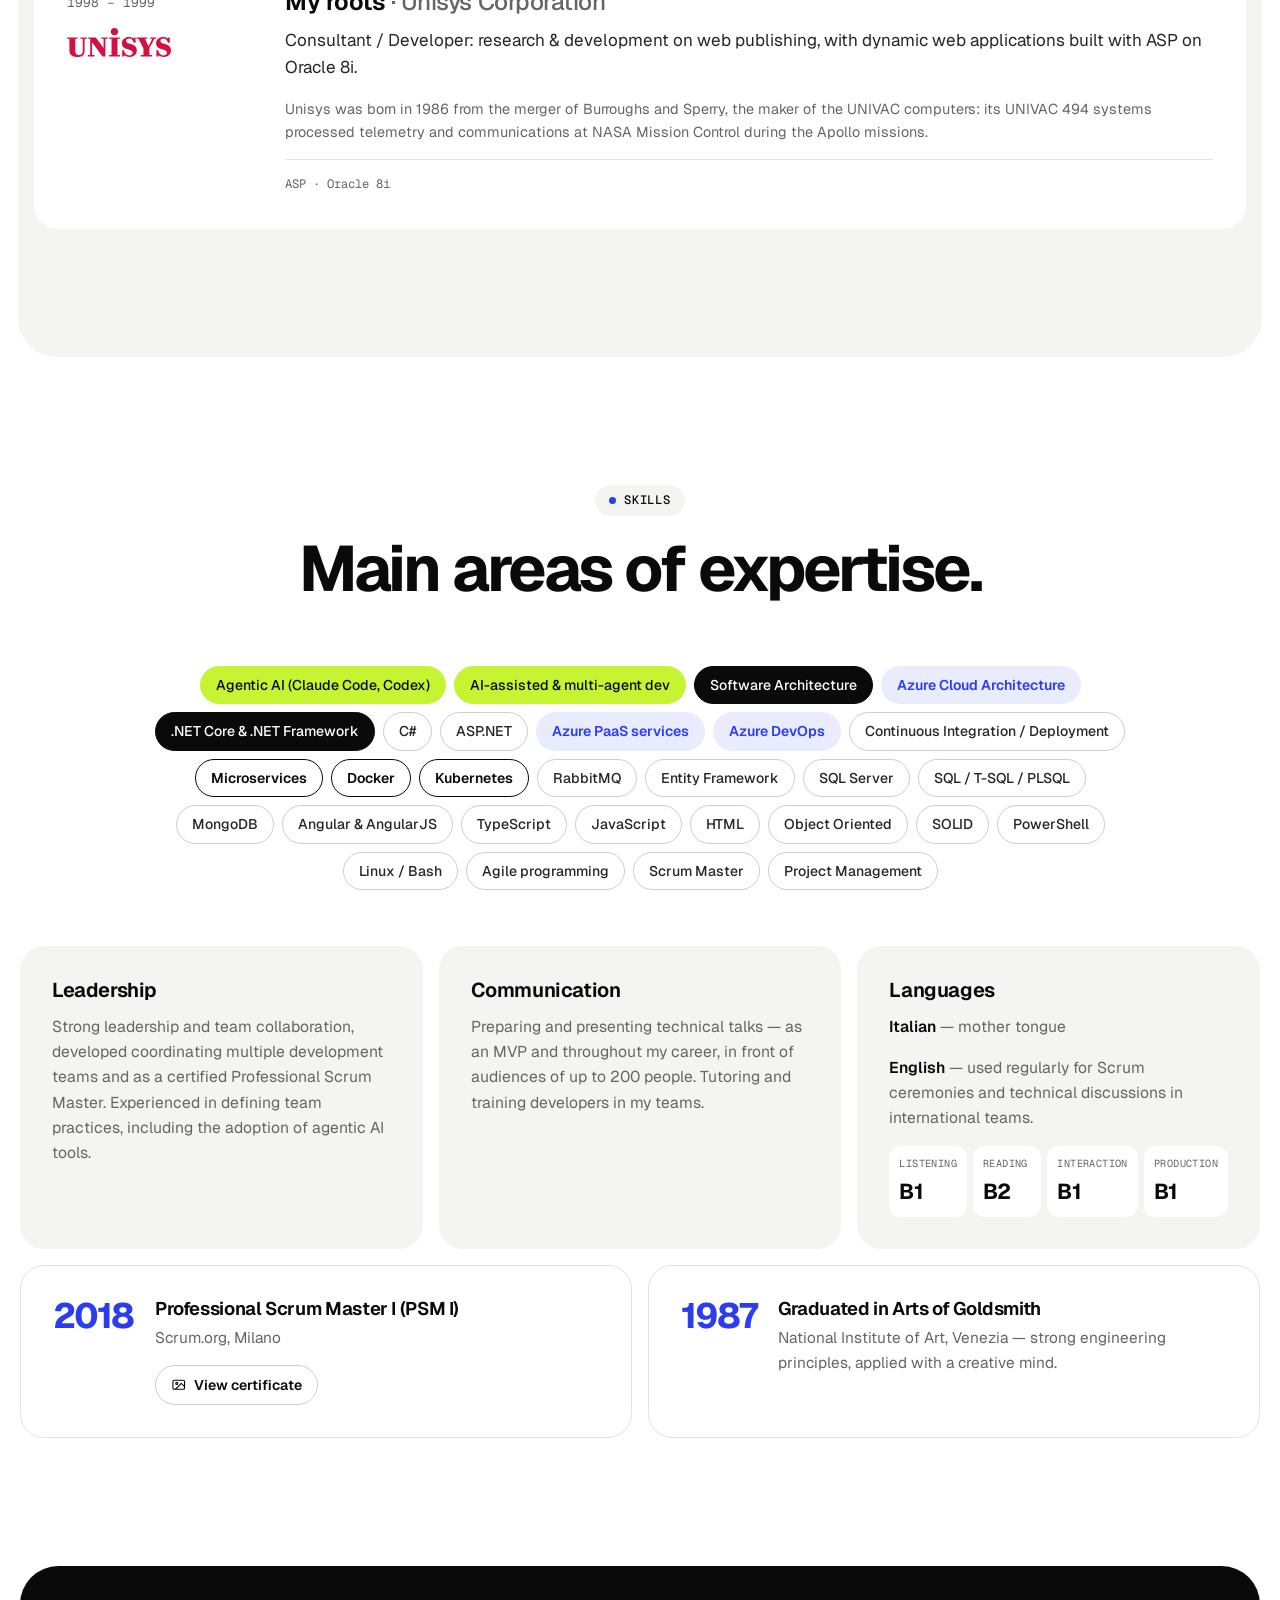
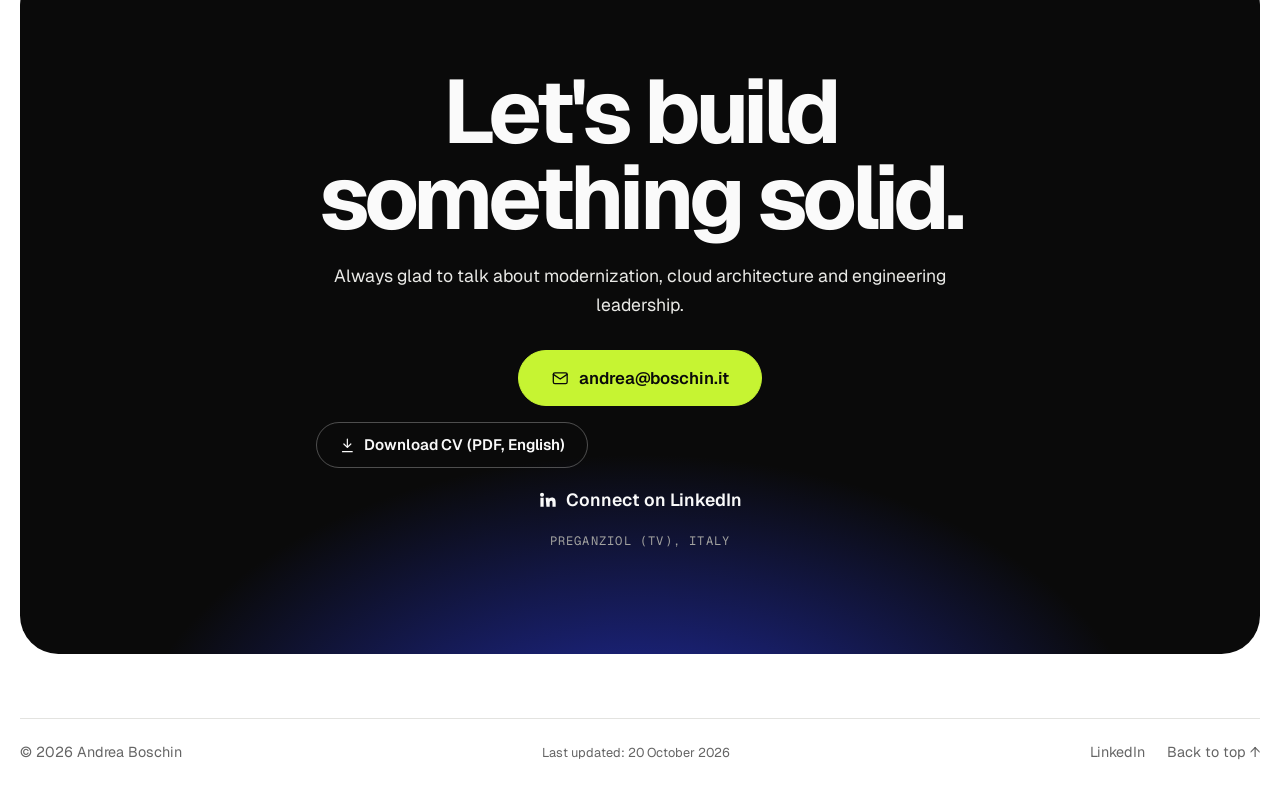
==== commit 4b79d037: "Publish the EN/IT CVs and reposition the site on engineering leadership =========== - Replace the ha" ====
--- a/wwwroot/index.html
+++ b/wwwroot/index.html
@@ -4,7 +4,7 @@
   <meta charset="utf-8">
   <meta name="viewport" content="width=device-width, initial-scale=1">
   <title>Andrea Boschin — Software & Cloud Architect</title>
-  <meta name="description" content="Andrea Boschin — Software & Cloud Architect, Senior Full Stack Developer and Scrum Master. Microsoft MVP for ten consecutive years, agentic AI engineering, Azure cloud transformation.">
+  <meta name="description" content="Andrea Boschin — Software & Cloud Architect and engineering leader. Legacy-to-cloud modernization, agentic AI engineering, team leadership. Microsoft MVP for ten consecutive years.">
   <meta name="theme-color" content="#ffffff">
   <meta property="og:title" content="Andrea Boschin — Software & Cloud Architect">
   <meta property="og:description" content="25+ years in enterprise software. Microsoft MVP 2007–2017. Agentic AI engineering and Azure cloud architecture.">
@@ -46,7 +46,10 @@
         "Microsoft Azure",
         "Kubernetes",
         "Agentic AI engineering",
-        "Full stack development",
+        "Application modernization",
+        "Legacy system migration",
+        "Engineering leadership",
+        "Industrial IoT",
         "Scrum"
       ]
     }
@@ -65,7 +68,7 @@
   <meta property="og:locale:alternate" content="es_ES">
   <meta property="og:locale:alternate" content="de_DE">
   <meta property="og:locale:alternate" content="fr_FR">
-  <script type="application/ld+json">{"@context": "https://schema.org", "@type": "ProfilePage", "@id": "https://www.boschin.it/#page", "url": "https://www.boschin.it/", "inLanguage": "en", "dateModified": "2026-10-14", "mainEntity": {"@id": "https://www.boschin.it/#person"}}</script>
+  <script type="application/ld+json">{"@context": "https://schema.org", "@type": "ProfilePage", "@id": "https://www.boschin.it/#page", "url": "https://www.boschin.it/", "inLanguage": "en", "dateModified": "2026-10-20T00:00:00+02:00", "mainEntity": {"@id": "https://www.boschin.it/#person"}}</script>
   <!-- /i18n:seo -->
   <!-- i18n:redirect -->
   <script>
@@ -120,7 +123,7 @@
         <a href="#mvp">MVP</a>
         <a href="#azure">Azure</a>
         <a href="#kubernetes">Kubernetes</a>
-        <a href="#scrum">Scrum</a>
+        <a href="#scrum">Leadership</a>
         <a href="#apps">Apps</a>
         <a href="#experience">Experience</a>
         <a href="#skills">Skills</a>
@@ -158,7 +161,7 @@
           </a>
           <h1 class="hero-name">Andrea Boschin<span class="dot" aria-hidden="true">.</span></h1>
           <p class="hero-role">Software &amp; Cloud Architect</p>
-          <p class="hero-sub">Senior Full Stack Developer · Scrum Master</p>
+          <p class="hero-sub">Engineering Leader · Modernization &amp; AI-driven development</p>
           <p class="hero-lead">25+ years building enterprise software on the Microsoft stack. I design cloud-native SaaS platforms on Azure and make <strong class="ai-text">agentic AI</strong> part of how teams write, review and ship code.</p>
           <div class="hero-cta">
             <a class="btn" href="#contact" data-mail>
@@ -177,7 +180,7 @@
               LinkedIn
             </a>
           </div>
-          <p class="hero-note">Open to Software / Cloud Architect, Senior Full Stack, Tech Lead or Scrum Master roles · full-time remote, Italy or international.</p>
+          <p class="hero-note">I'm fascinated by application modernization, cloud transformation and leading engineering teams — where architecture, people and AI meet.</p>
         </div>
 
         <div class="hero-visual reveal">
@@ -399,7 +402,7 @@
               <svg viewBox="0 0 24 24"><path d="M12 2.5 20.5 7v10L12 21.5 3.5 17V7z"/><circle cx="12" cy="12" r="3"/><path d="M12 5.5V9M12 15v3.5M6.4 8.8 9.4 10.5M14.6 13.5l3 1.7M6.4 15.2l3-1.7M14.6 10.5l3-1.7"/></svg>
             </div>
             <h3>IoT platform on Kubernetes</h3>
-            <p>Software architecture of a product ingesting high-frequency data, deployed on Kubernetes as a reusable, configurable platform — with 6 development teams coordinated on the same codebase.</p>
+            <p>Software architecture of an industrial IoT product for the steel industry (Danieli), ingesting high-frequency data, deployed on Kubernetes as a reusable, configurable platform — with 6 development teams coordinated on the same codebase.</p>
             <div class="pipeline" aria-label="Data pipeline">
               <span>Ingestion</span>
               <svg viewBox="0 0 24 24" aria-hidden="true"><path d="M5 12h14M13 6l6 6-6 6"/></svg>
@@ -466,9 +469,9 @@
     <section class="section section-scrum" id="scrum">
       <div class="wrap">
         <header class="section-head reveal">
-          <p class="eyebrow eyebrow-scrum">Agile delivery</p>
+          <p class="eyebrow eyebrow-scrum">Engineering leadership</p>
           <h2>Teams that deliver, sprint after sprint.</h2>
-          <p class="section-lead">Certified Professional Scrum Master: I run Scrum as a working rhythm, not a ritual — and I combine it with the technical leadership the team needs to ship.</p>
+          <p class="section-lead">I lead development teams and keep them aligned with the business. Certified Professional Scrum Master: I run Scrum as a working rhythm, not a ritual.</p>
         </header>
 
         <div class="bento">
@@ -502,8 +505,8 @@
             <div class="tile-icon" aria-hidden="true">
               <svg viewBox="0 0 24 24"><path d="m12 3 9 5-9 5-9-5z"/><path d="m3 13 9 5 9-5"/></svg>
             </div>
-            <h3>Technical leadership</h3>
-            <p>Architect and Scrum Master in the same room: architecture decisions taken with the team, keeping vision and pace aligned.</p>
+            <h3>Leadership &amp; business alignment</h3>
+            <p>Architecture decisions taken with the team, priorities aligned with management and with the sales department acting as Product Owner.</p>
           </article>
 
           <article class="tile tile-scrum reveal">
@@ -617,10 +620,11 @@
               <h3>Software Architect &amp; Head of Cloud Transition <span class="at">· Bludata S.r.l.</span></h3>
               <p>Leading the transformation of an optical retail management system, originally built with Delphi, into a cloud-native, multi-tenant SaaS platform on .NET 9/10 and Microsoft Azure, serving more than 4,000 customers.</p>
               <ul>
+                <li><b>Transformation leadership</b> — target architecture and migration from the legacy Delphi product to the new SaaS platform.</li>
                 <li class="li-azure"><b>Azure cloud architecture</b> — multi-tenant design on App Services, Functions and Service Bus, hybrid SQL Server / MySQL data layer, Azure AD B2C identity and event sourcing.</li>
                 <li class="li-azure"><b>DevOps</b> — automated deployment and update platform delivering the solution to the entire customer base through Azure DevOps.</li>
                 <li class="li-ai"><b>Agentic AI engineering</b> — GitHub Copilot, Claude Code and OpenAI Codex in the team's daily workflow; multi-agent workflows and agents for PR analysis, documentation and infrastructure scripting.</li>
-                <li><b>Scrum &amp; leadership</b> — technical leadership and agile delivery across the development team.</li>
+                <li><b>Leadership &amp; business alignment</b> — technical leadership and agile delivery across the development team; coordination with management and with the sales department acting as Product Owner.</li>
               </ul>
               <p class="tech">.NET 9/10 · ASP.NET Core · C# · Entity Framework · SQL Server · MySQL · EventStoreDB · Azure App Services · Functions · Service Bus · AD B2C · Azure DevOps · GitHub Copilot · Claude Code · OpenAI Codex</p>
             </div>
@@ -630,7 +634,7 @@
             <div class="job-when">11/2020 – 1/2024</div>
             <div class="job-card">
               <h3>Senior Solution Architect <span class="at">· Beantech S.r.l.</span></h3>
-              <p>IoT product ingesting high-frequency data, with stream processing, big data analysis and MLOps. Defined the software architecture and coordinated 6 development teams delivering a reusable, configurable product on Kubernetes, with DevOps pipelines and testing strategies.</p>
+              <p>Industrial IoT product for the steel industry (Danieli), ingesting high-frequency data, with stream processing, big data analysis and MLOps. Defined the software architecture and coordinated 6 development teams delivering a reusable, configurable product on Kubernetes, with DevOps pipelines and testing strategies.</p>
               <p class="tech">.NET 5/6 · ASP.NET Core · C# · Python · SQL Server · MongoDB · InfluxDB · EventStoreDB · RabbitMQ · Kafka · Keycloak · Angular · Docker · Kubernetes · Azure DevOps</p>
             </div>
           </li>
@@ -754,7 +758,7 @@
           <article class="card reveal">
             <h3>Languages</h3>
             <p><b>Italian</b> — mother tongue</p>
-            <p><b>English</b> — used daily for Scrum ceremonies and technical discussions in international teams.</p>
+            <p><b>English</b> — used regularly for Scrum ceremonies and technical discussions in international teams.</p>
             <dl class="cefr">
               <div><dt>Listening</dt><dd>B1</dd></div>
               <div><dt>Reading</dt><dd>B2</dd></div>
@@ -788,12 +792,12 @@
     <section class="section section-contact" id="contact">
       <div class="wrap contact reveal">
         <h2>Let's build something solid.</h2>
-        <p>Software / Cloud Architect, Senior Full Stack, Tech Lead or Scrum Master — preferably full-time remote, in Italy or internationally.</p>
+        <p>Always glad to talk about modernization, cloud architecture and engineering leadership.</p>
         <a class="btn btn-lg" href="#contact" data-mail>
           <svg viewBox="0 0 24 24" aria-hidden="true"><rect x="3" y="5" width="18" height="14" rx="2"/><path d="m3 7 9 6 9-6"/></svg>
           <span data-mail-text>Email me</span>
         </a>
-        <p class="contact-cv"><a class="btn btn-ghost" href="#contact" data-cv><svg viewBox="0 0 24 24" aria-hidden="true"><path d="M12 3v12M7 10l5 5 5-5M5 21h14"/></svg> <span>Download CV (PDF, English)</span></a></p>
+        <p class="contact-cv"><a class="btn btn-ghost cv-it" href="#contact" data-cv="it"><svg viewBox="0 0 24 24" aria-hidden="true"><path d="M12 3v12M7 10l5 5 5-5M5 21h14"/></svg> <span>Download CV (PDF, Italian)</span></a> <a class="btn btn-ghost" href="#contact" data-cv="en"><svg viewBox="0 0 24 24" aria-hidden="true"><path d="M12 3v12M7 10l5 5 5-5M5 21h14"/></svg> <span>Download CV (PDF, English)</span></a></p>
         <noscript><p class="contact-noscript">andrea <span>[at]</span> boschin <span>[dot]</span> it</p></noscript>
         <p class="contact-alt"><a href="https://www.linkedin.com/in/boschin/" target="_blank" rel="me noopener"><svg class="i-li" viewBox="0 0 24 24" aria-hidden="true"><path d="M4.98 3.5a2.5 2.5 0 1 1 0 5 2.5 2.5 0 0 1 0-5zM3 9.75h4v11H3zM9.5 9.75h3.8v1.6h.05c.53-1 1.83-2.05 3.77-2.05 4.03 0 4.78 2.65 4.78 6.1v5.35h-4v-4.75c0-1.13-.02-2.6-1.58-2.6-1.59 0-1.83 1.24-1.83 2.52v4.83h-4z"/></svg> Connect on LinkedIn</a></p>
         <p class="contact-place">Preganziol (TV), Italy</p>
@@ -809,7 +813,7 @@
   <footer class="footer">
     <div class="wrap footer-inner">
       <span>&copy; <span id="year">2026</span> Andrea Boschin</span>
-      <span class="footer-updated">Last updated: <time datetime="2026-10-14">14 October 2026</time></span>
+      <span class="footer-updated">Last updated: <time datetime="2026-10-20">20 October 2026</time></span>
       <span class="footer-links"><a href="https://www.linkedin.com/in/boschin/" target="_blank" rel="me noopener">LinkedIn</a> <a href="#top">Back to top ↑</a></span>
     </div>
   </footer>
--- a/wwwroot/assets/site.css
+++ b/wwwroot/assets/site.css
@@ -574,7 +574,9 @@
 .contact .btn:hover { background: #fff; border-color: #fff; }
 .contact .btn-ghost { margin: 0; background: transparent; border-color: var(--line-strong); color: var(--ink); }
 .contact .btn-ghost:hover { background: transparent; border-color: #fff; }
-.contact .contact-cv { margin-block: 0 18px; }
+.contact .contact-cv { display: flex; flex-wrap: wrap; justify-content: inherit; gap: 10px; margin-block: 0 18px; }
+/* The Italian CV is offered only on the Italian page; the other languages get the English one. */
+html:not([lang="it"]) .cv-it { display: none; }
 .contact .contact-alt { margin-block: 0 6px; }
 .contact-alt a { display: inline-flex; align-items: center; gap: .45em; font-weight: 600; color: var(--ink); }
 .contact .contact-place { font-size: .76rem; text-transform: uppercase; letter-spacing: .1em; margin-block: 14px 0; color: var(--muted); }
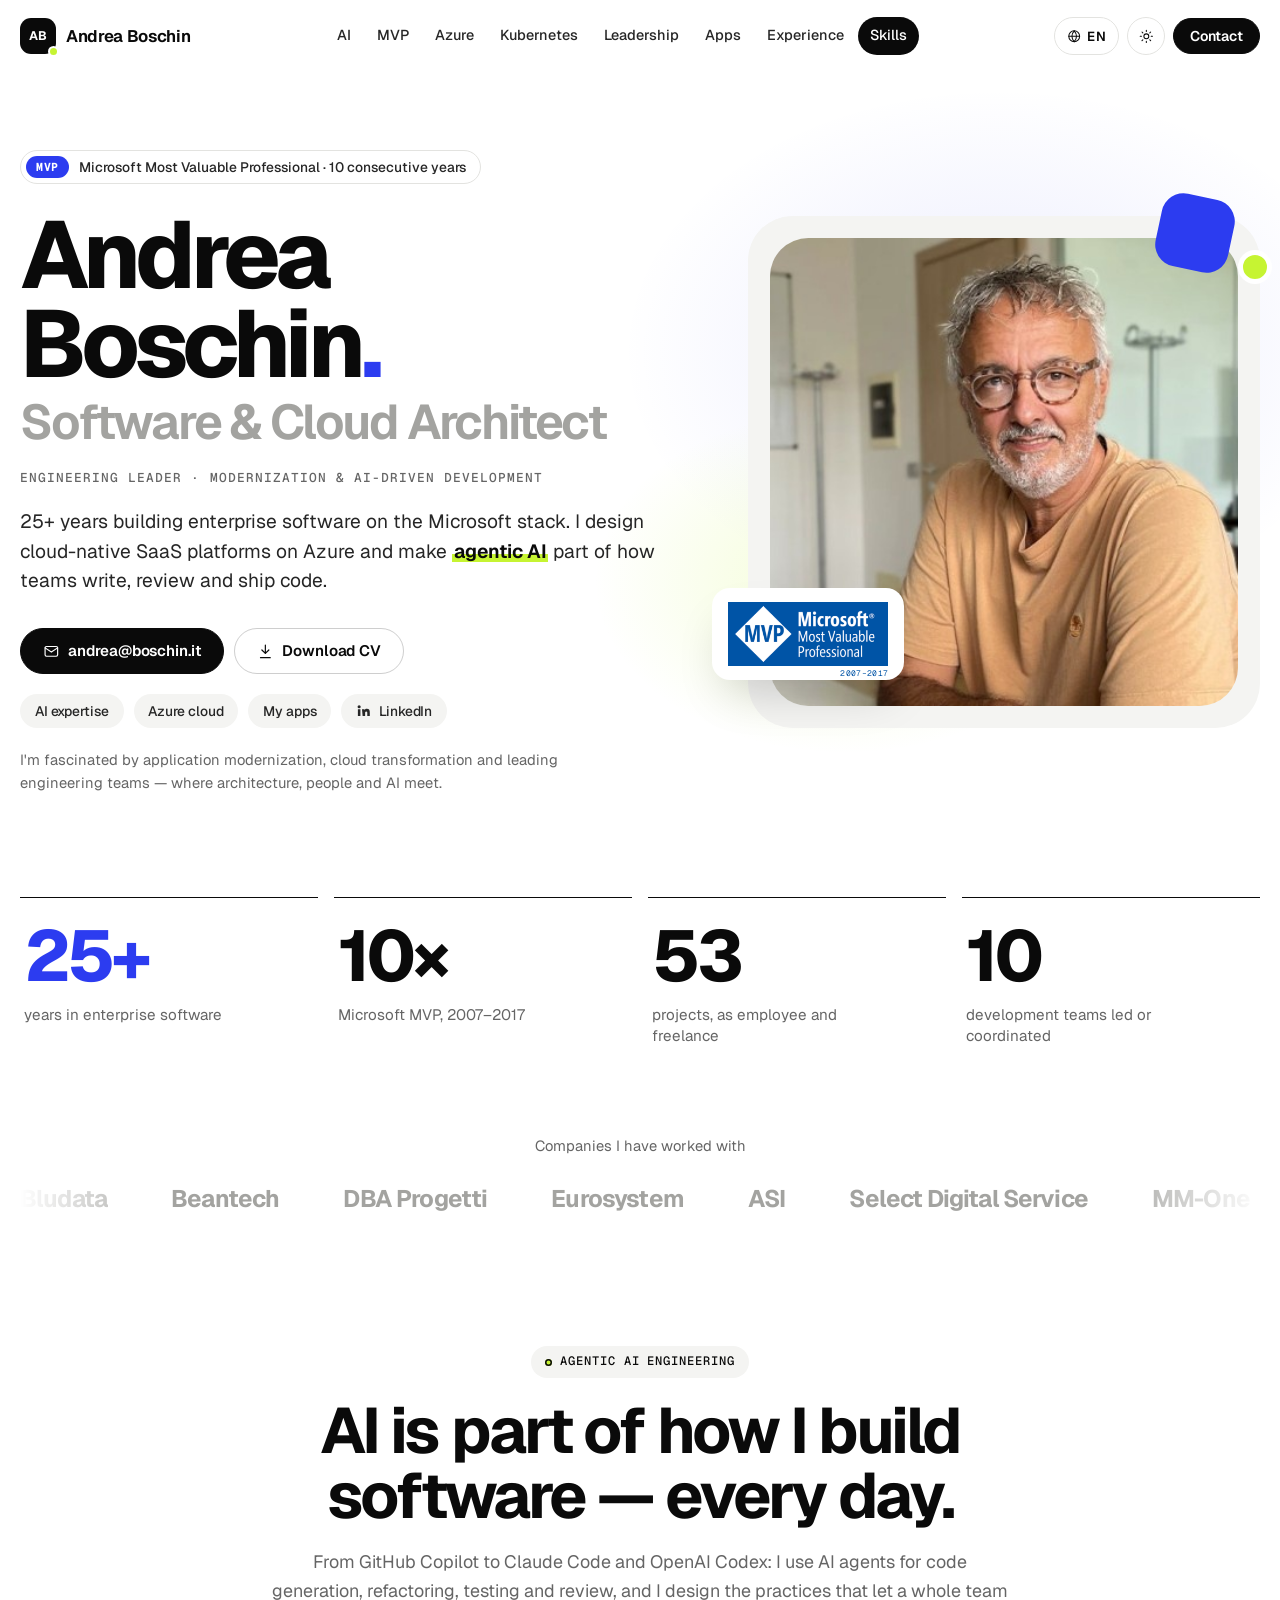
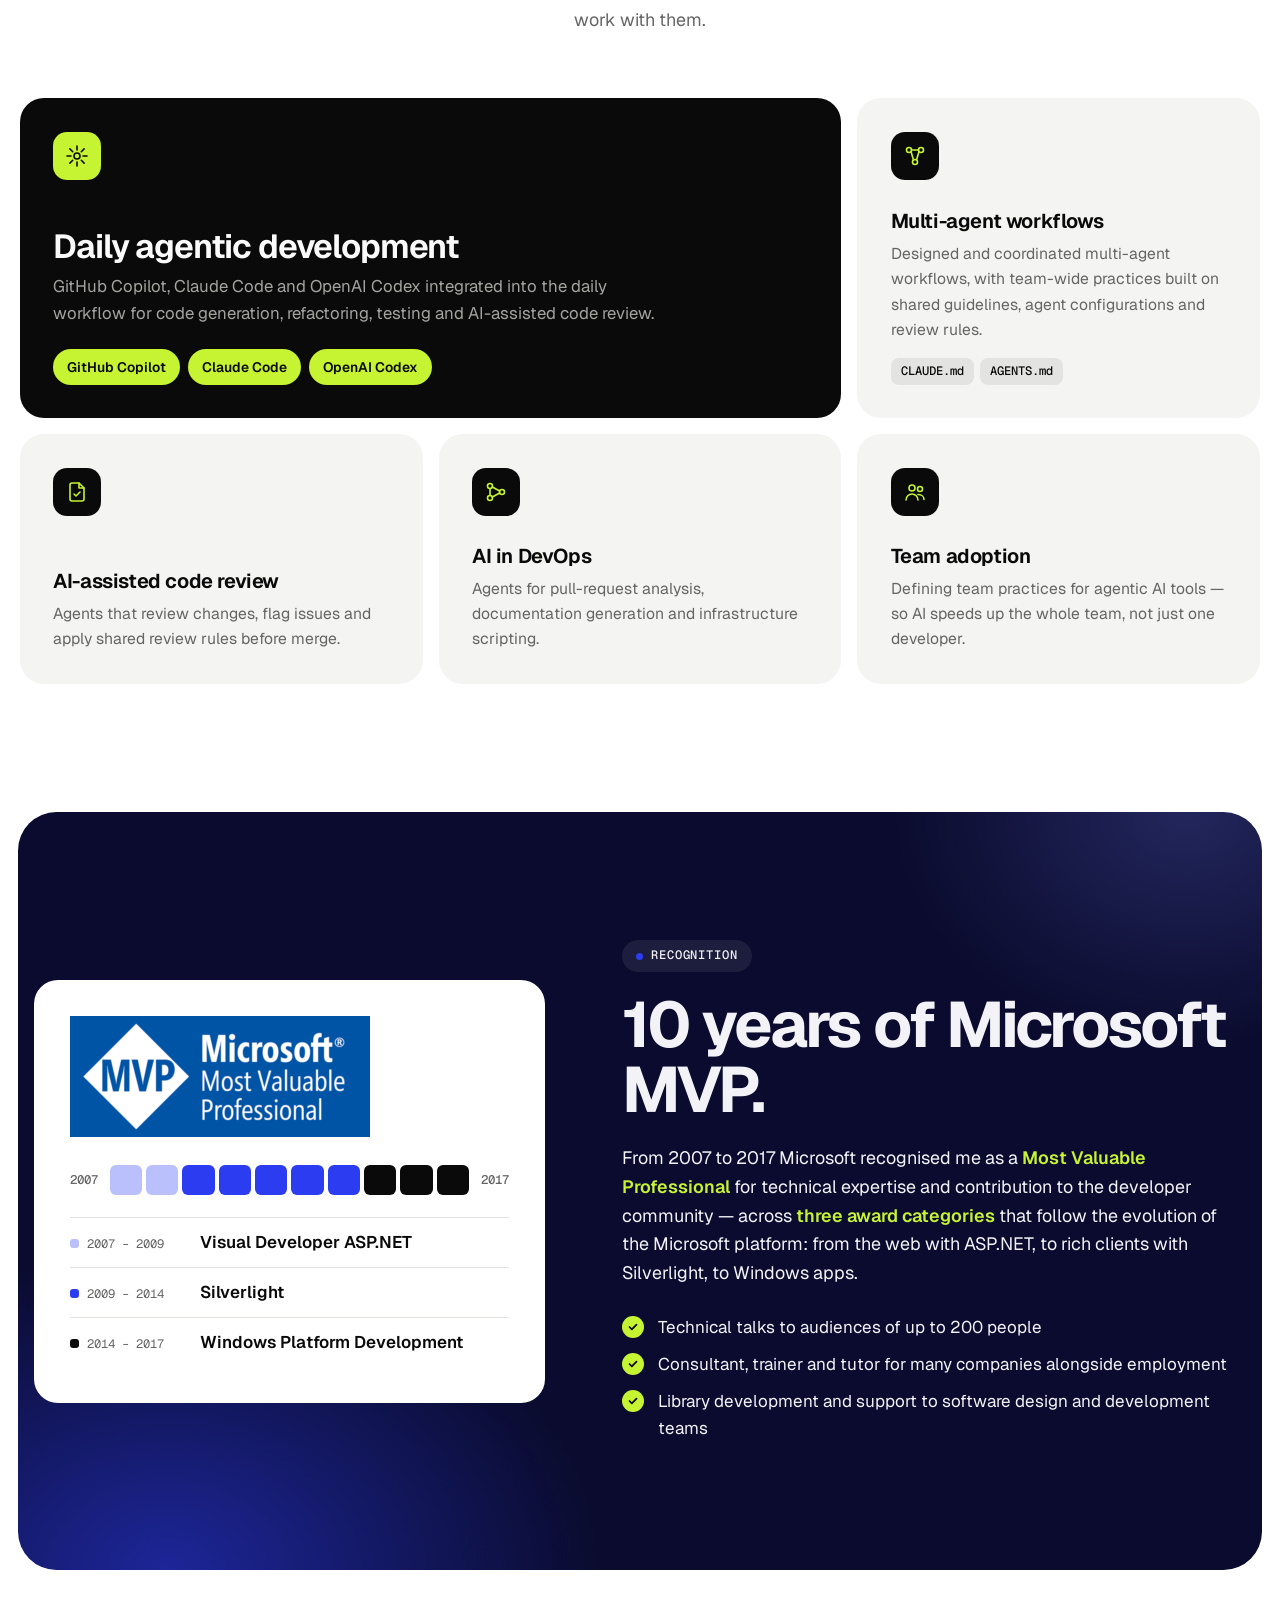
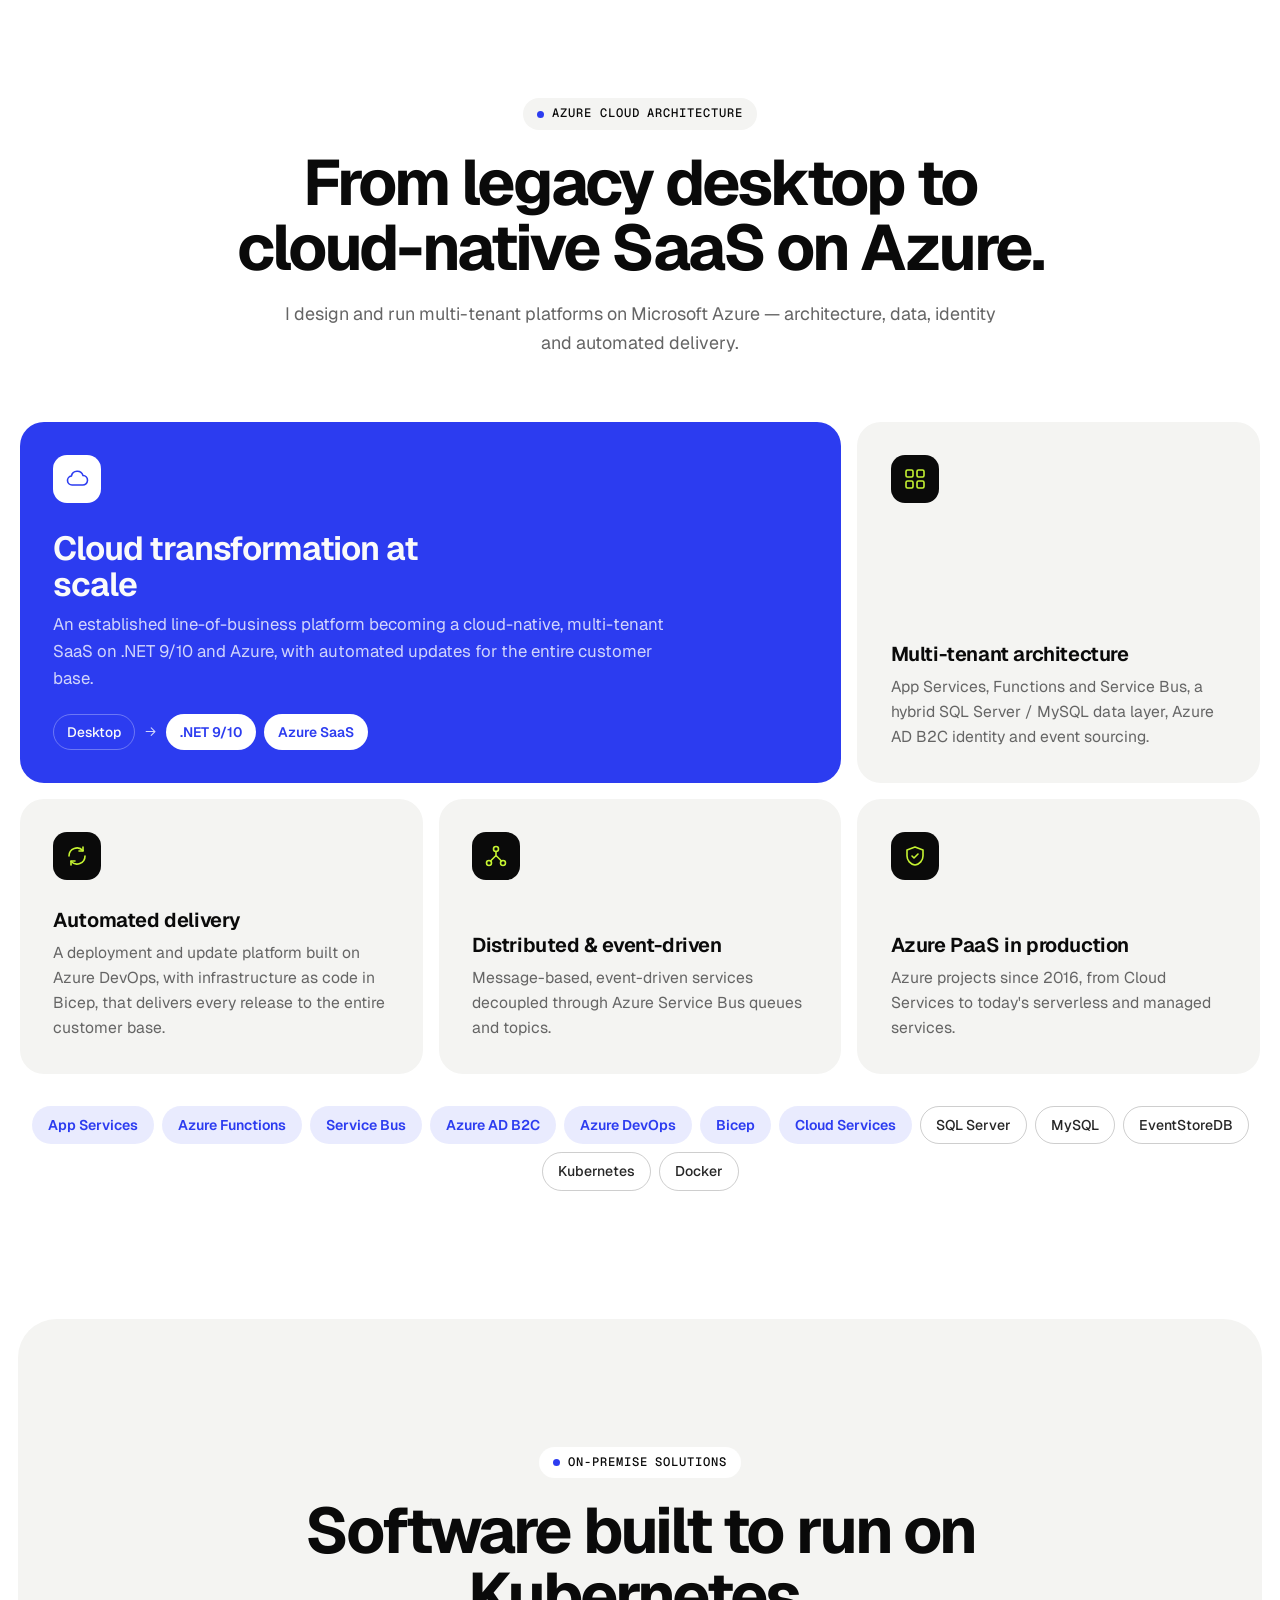
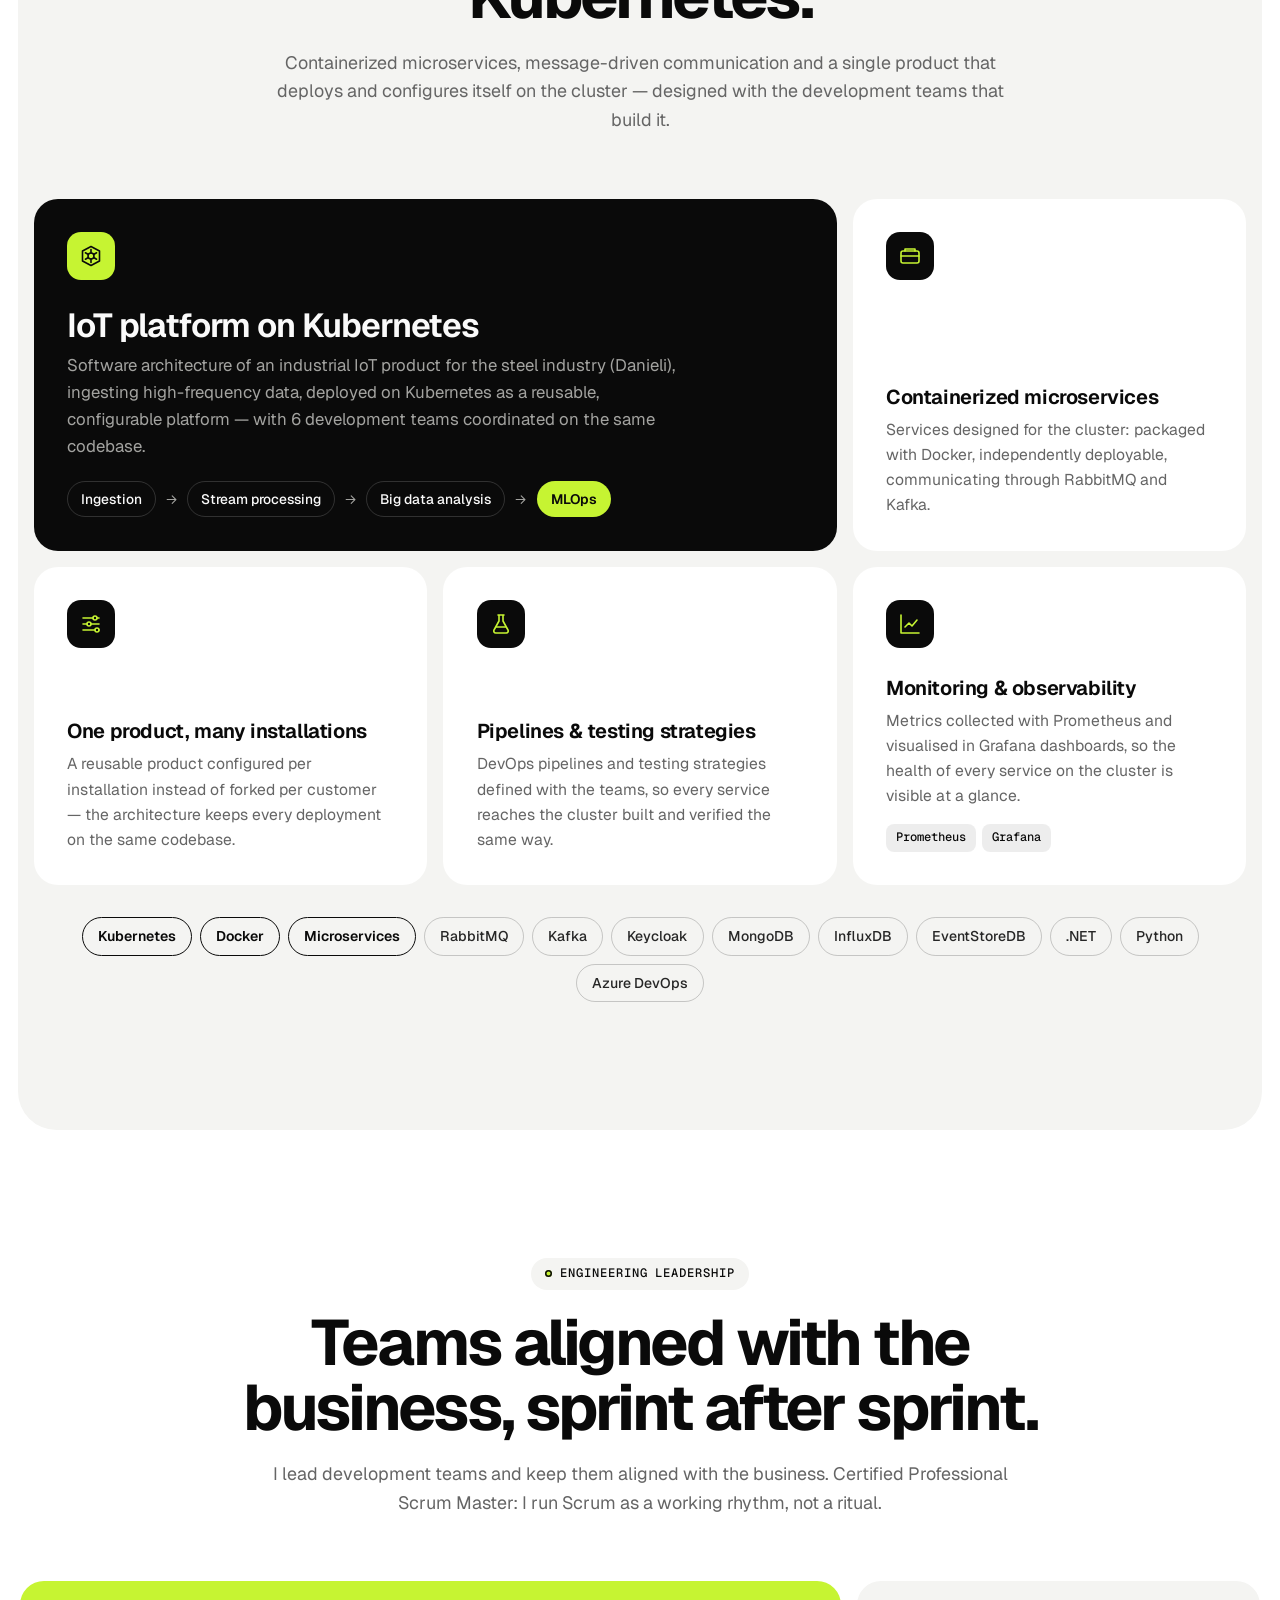
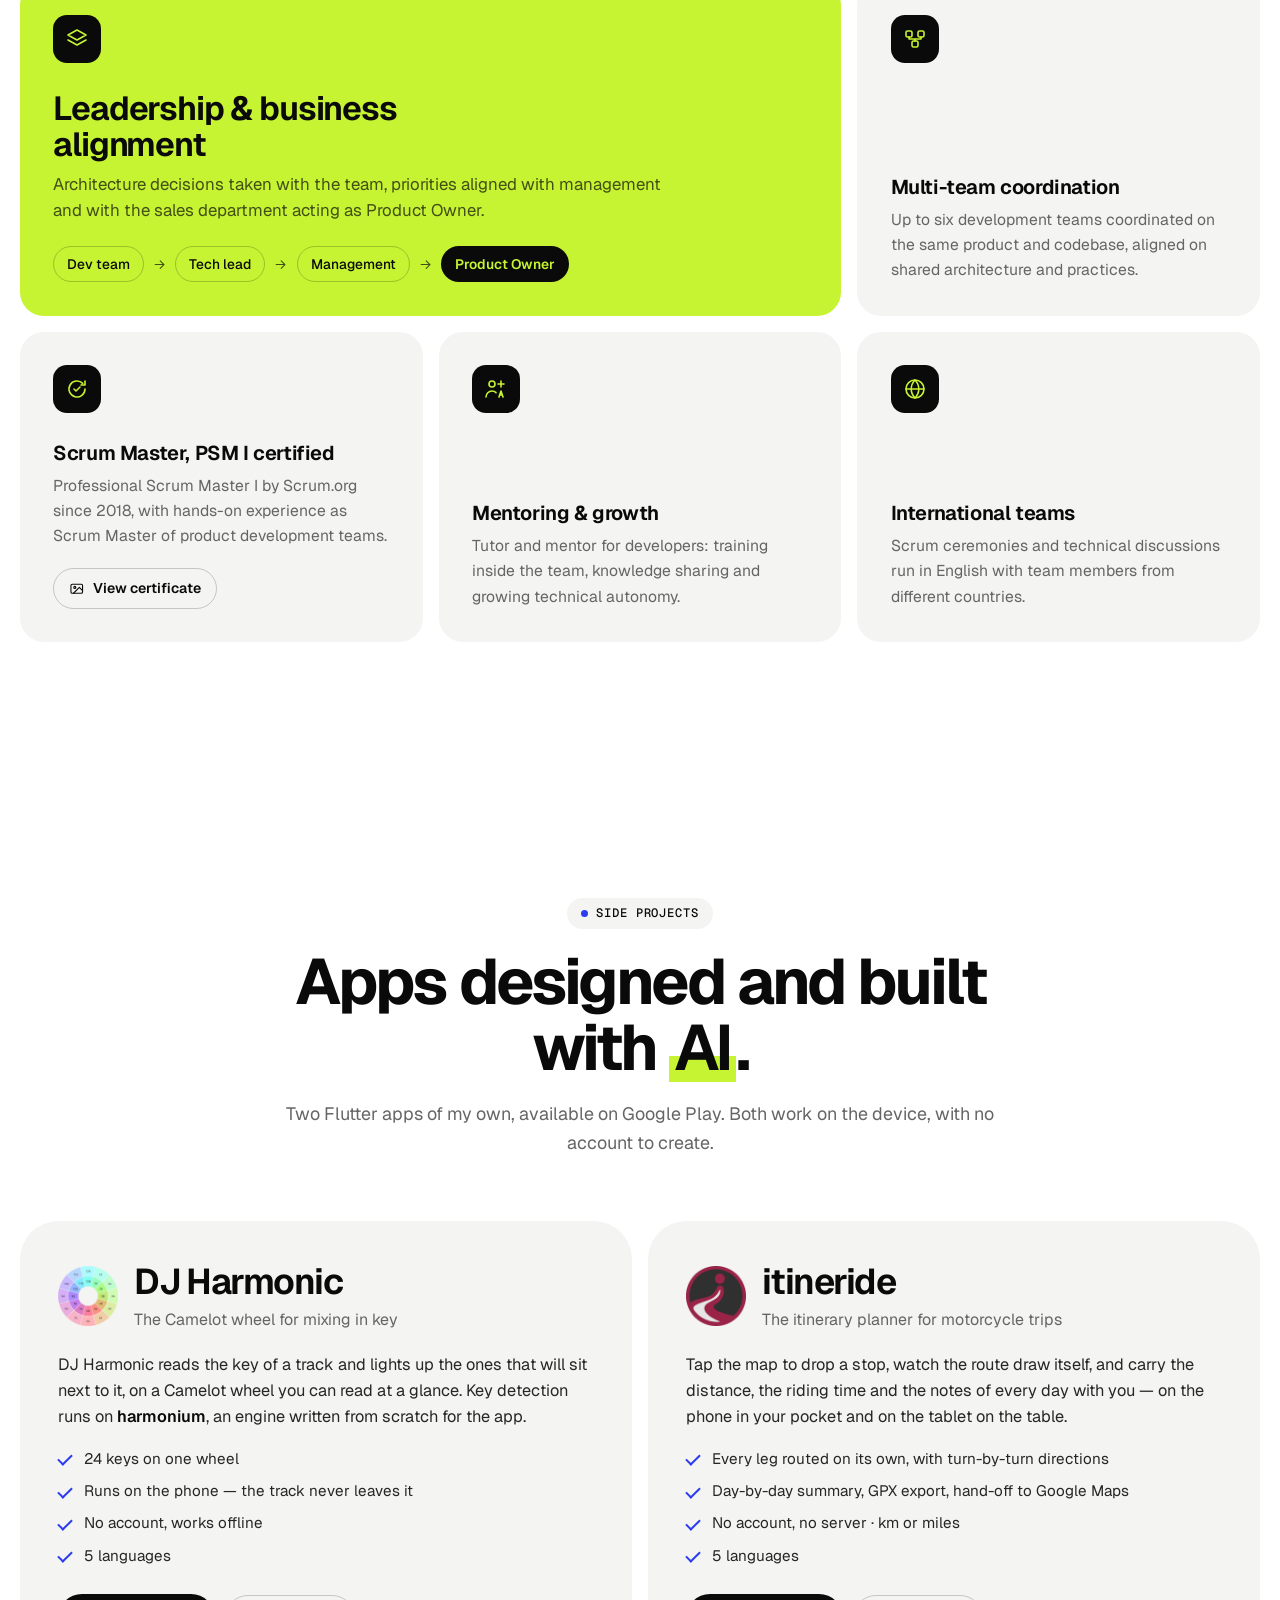
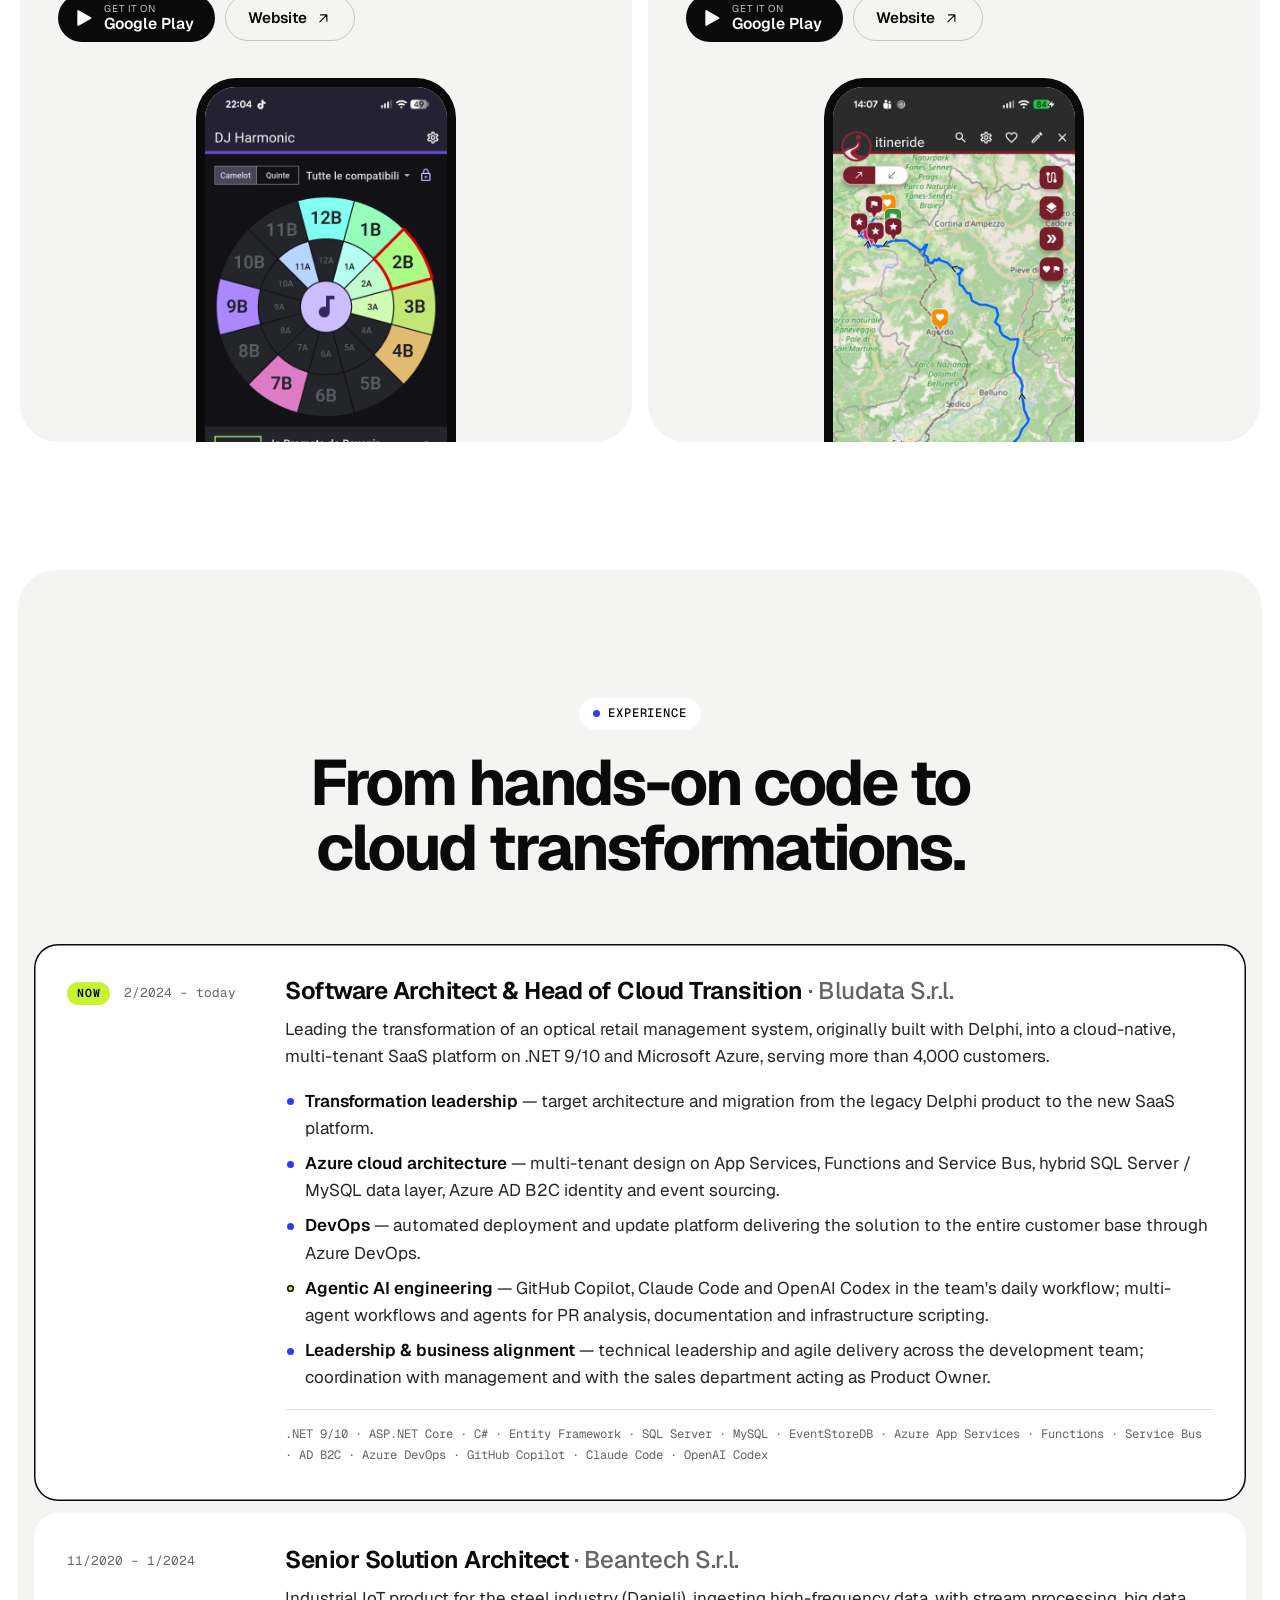
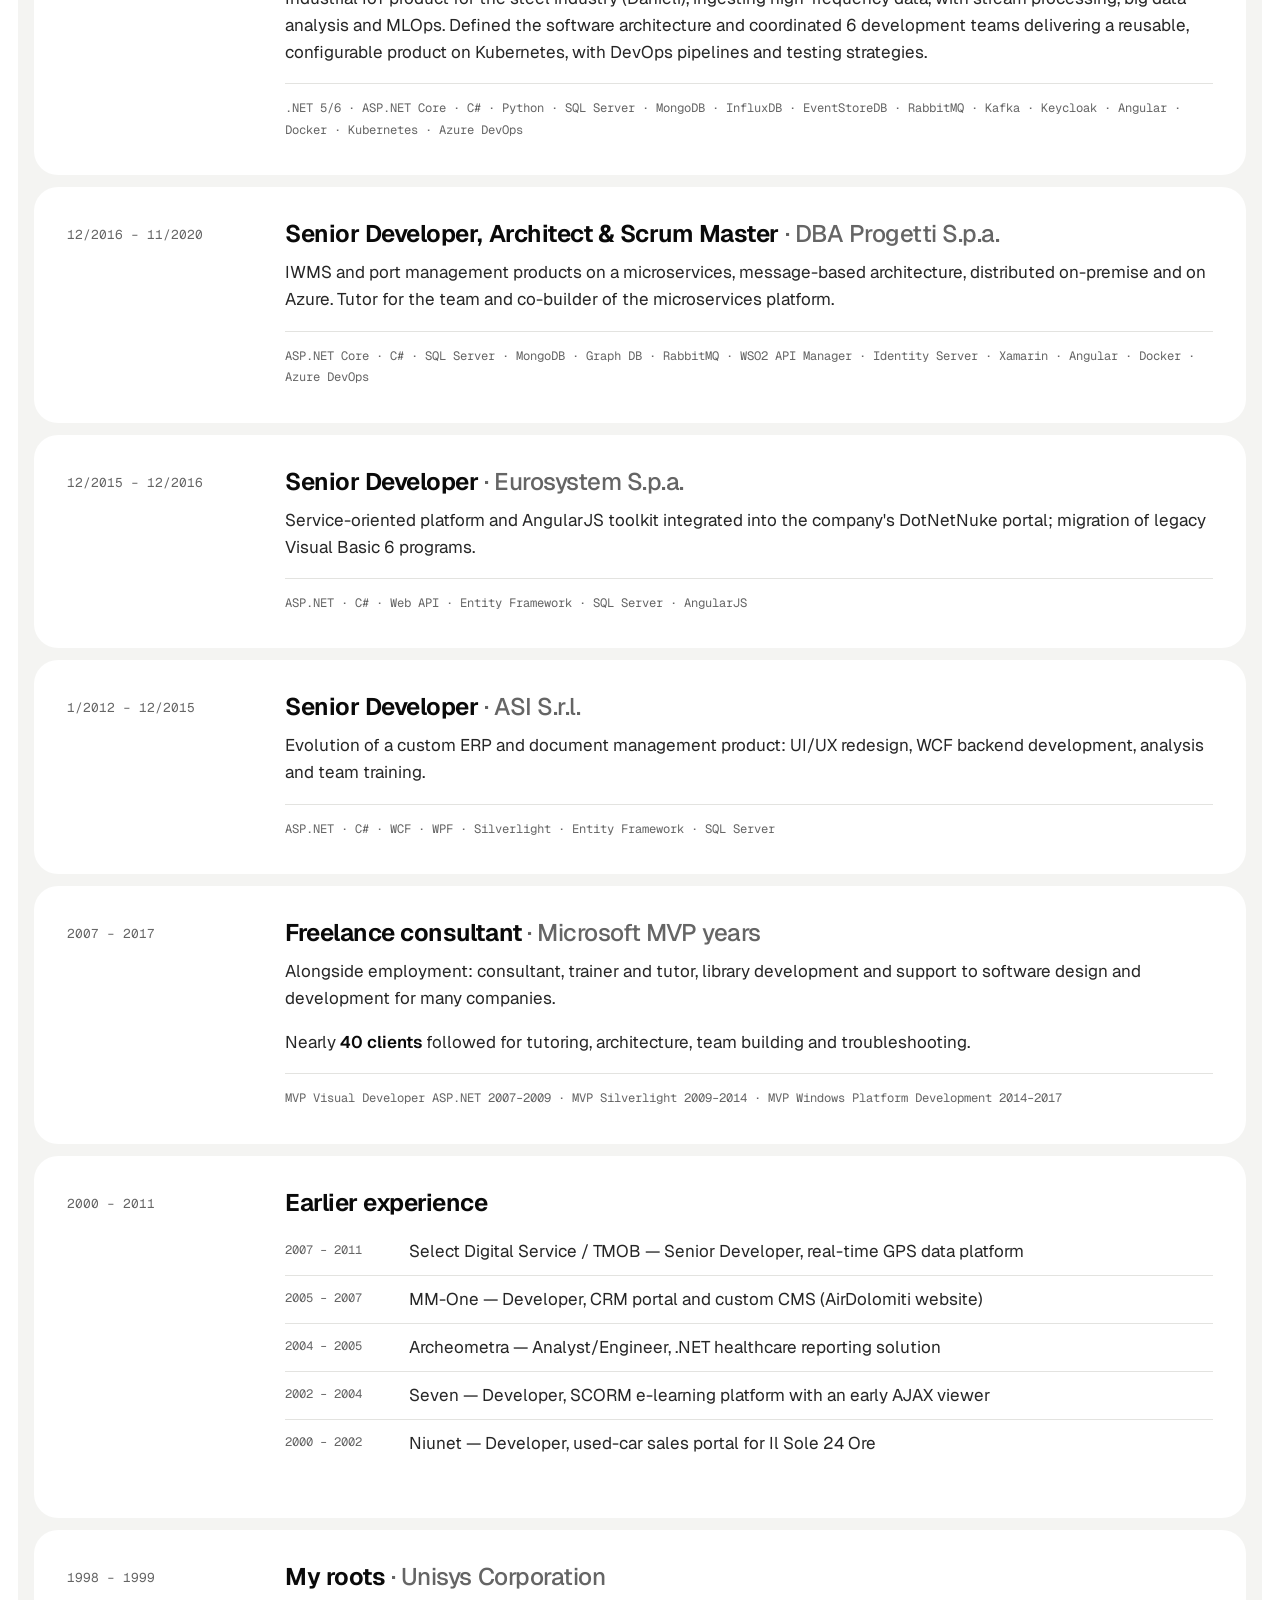
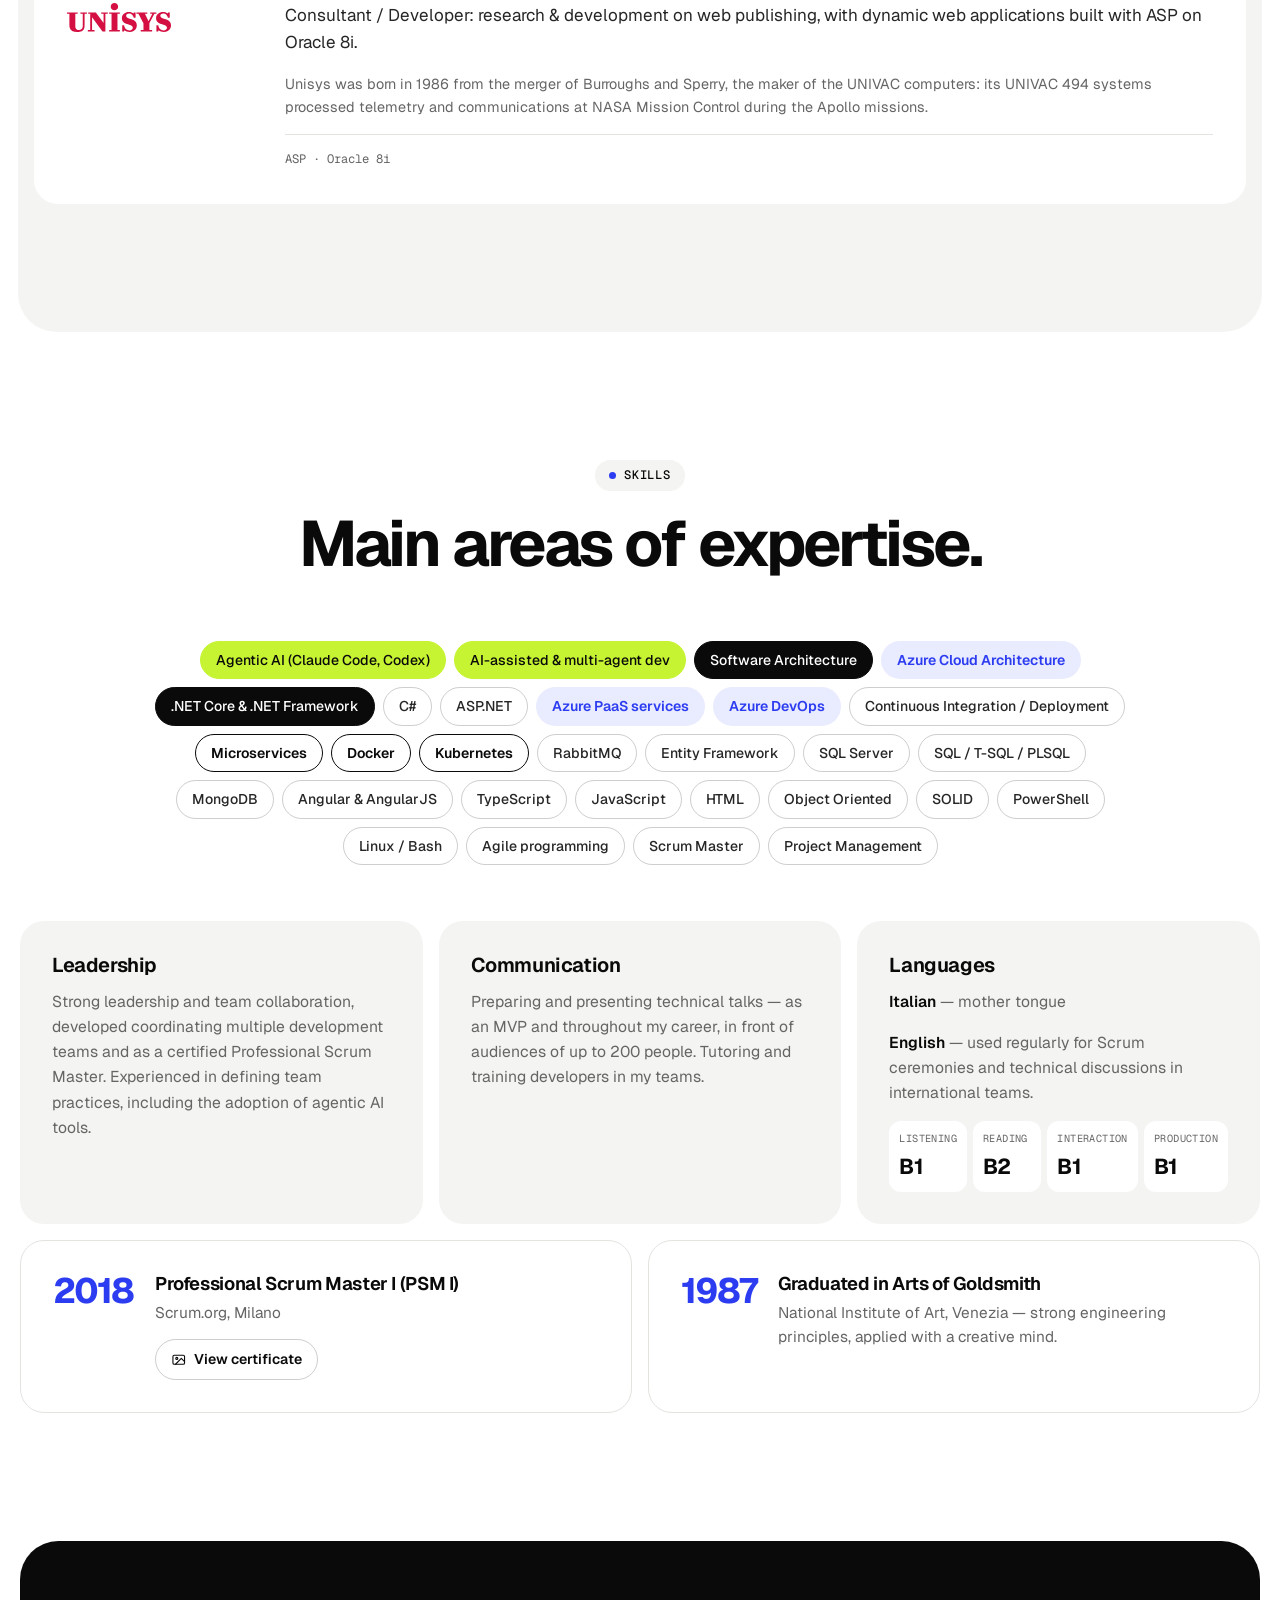
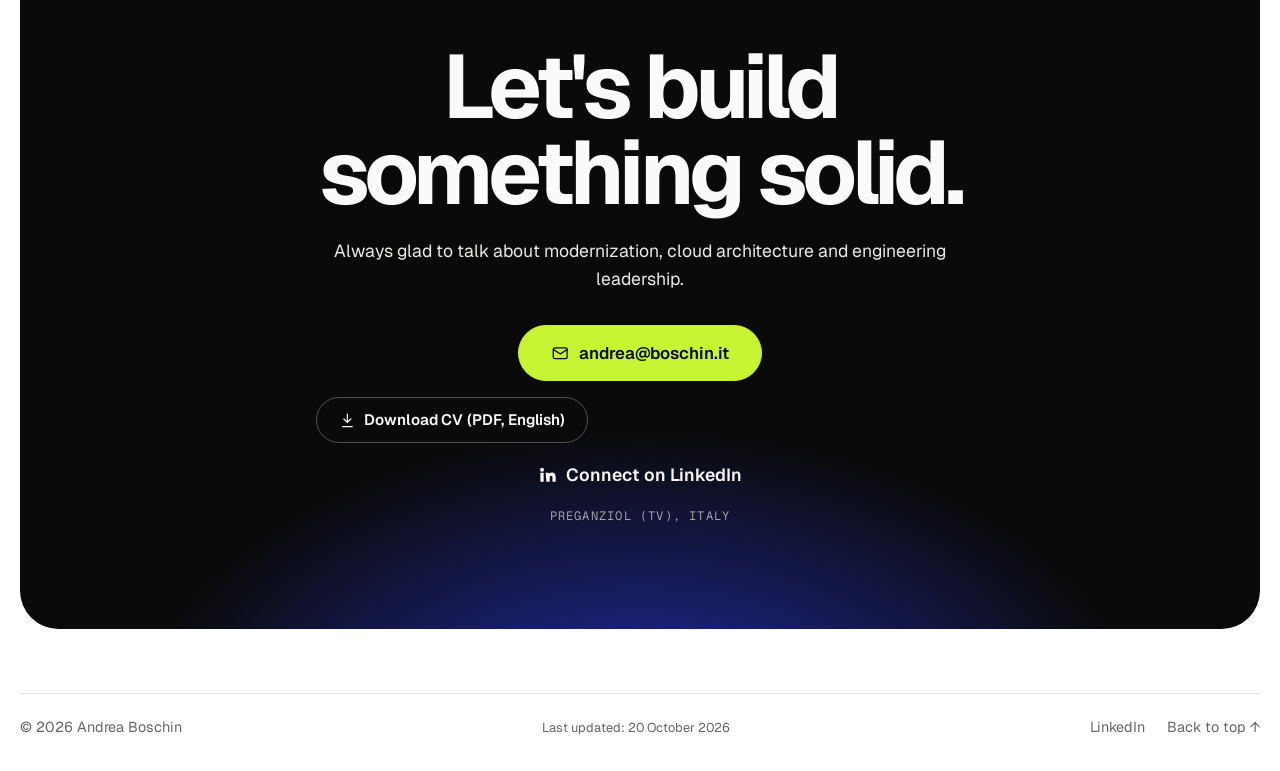
==== commit d3659ae5: "Lead the leadership section with business alignment instead of Scrum =========== - Make "Leadership " ====
--- a/wwwroot/index.html
+++ b/wwwroot/index.html
@@ -470,43 +470,43 @@
       <div class="wrap">
         <header class="section-head reveal">
           <p class="eyebrow eyebrow-scrum">Engineering leadership</p>
-          <h2>Teams that deliver, sprint after sprint.</h2>
+          <h2>Teams aligned with the business, sprint after sprint.</h2>
           <p class="section-lead">I lead development teams and keep them aligned with the business. Certified Professional Scrum Master: I run Scrum as a working rhythm, not a ritual.</p>
         </header>
 
         <div class="bento">
           <article class="tile tile-scrum tile-xl reveal">
             <div class="tile-icon" aria-hidden="true">
+              <svg viewBox="0 0 24 24"><path d="m12 3 9 5-9 5-9-5z"/><path d="m3 13 9 5 9-5"/></svg>
+            </div>
+            <h3>Leadership &amp; business alignment</h3>
+            <p>Architecture decisions taken with the team, priorities aligned with management and with the sales department acting as Product Owner.</p>
+            <div class="cycle" aria-label="Business alignment">
+              <span>Dev team</span>
+              <svg viewBox="0 0 24 24" aria-hidden="true"><path d="M5 12h14M13 6l6 6-6 6"/></svg>
+              <span>Tech lead</span>
+              <svg viewBox="0 0 24 24" aria-hidden="true"><path d="M5 12h14M13 6l6 6-6 6"/></svg>
+              <span>Management</span>
+              <svg viewBox="0 0 24 24" aria-hidden="true"><path d="M5 12h14M13 6l6 6-6 6"/></svg>
+              <span class="hl">Product Owner</span>
+            </div>
+          </article>
+
+          <article class="tile tile-scrum reveal">
+            <div class="tile-icon" aria-hidden="true">
+              <svg viewBox="0 0 24 24"><rect x="3" y="4" width="6" height="6" rx="1.5"/><rect x="15" y="4" width="6" height="6" rx="1.5"/><rect x="9" y="14" width="6" height="6" rx="1.5"/><path d="M6 10v2h12v-2M12 12v2"/></svg>
+            </div>
+            <h3>Multi-team coordination</h3>
+            <p>Up to six development teams coordinated on the same product and codebase, aligned on shared architecture and practices.</p>
+          </article>
+
+          <article class="tile tile-scrum reveal">
+            <div class="tile-icon" aria-hidden="true">
               <svg viewBox="0 0 24 24"><path d="M20 12a8 8 0 1 1-2.3-5.6"/><path d="M20 4v4h-4"/><path d="m9 12 2 2 4-4"/></svg>
             </div>
             <h3>Scrum Master, PSM I certified</h3>
             <p>Professional Scrum Master I by Scrum.org since 2018, with hands-on experience as Scrum Master of product development teams.</p>
-            <div class="cycle" aria-label="Sprint cycle">
-              <span>Backlog</span>
-              <svg viewBox="0 0 24 24" aria-hidden="true"><path d="M5 12h14M13 6l6 6-6 6"/></svg>
-              <span>Sprint</span>
-              <svg viewBox="0 0 24 24" aria-hidden="true"><path d="M5 12h14M13 6l6 6-6 6"/></svg>
-              <span>Review</span>
-              <svg viewBox="0 0 24 24" aria-hidden="true"><path d="M5 12h14M13 6l6 6-6 6"/></svg>
-              <span class="hl">Retrospective</span>
-            </div>
             <a class="cert-link" href="assets/psm-i-certificate.jpg" data-dialog="psm-certificate"><svg viewBox="0 0 24 24" aria-hidden="true"><rect x="3" y="5" width="18" height="14" rx="2"/><circle cx="9" cy="10" r="1.6"/><path d="m21 15-5-5-9 9"/></svg><span>View certificate</span></a>
-          </article>
-
-          <article class="tile tile-scrum reveal">
-            <div class="tile-icon" aria-hidden="true">
-              <svg viewBox="0 0 24 24"><rect x="3" y="4" width="6" height="6" rx="1.5"/><rect x="15" y="4" width="6" height="6" rx="1.5"/><rect x="9" y="14" width="6" height="6" rx="1.5"/><path d="M6 10v2h12v-2M12 12v2"/></svg>
-            </div>
-            <h3>Multi-team coordination</h3>
-            <p>Up to six development teams coordinated on the same product and codebase, aligned on shared architecture and practices.</p>
-          </article>
-
-          <article class="tile tile-scrum reveal">
-            <div class="tile-icon" aria-hidden="true">
-              <svg viewBox="0 0 24 24"><path d="m12 3 9 5-9 5-9-5z"/><path d="m3 13 9 5 9-5"/></svg>
-            </div>
-            <h3>Leadership &amp; business alignment</h3>
-            <p>Architecture decisions taken with the team, priorities aligned with management and with the sales department acting as Product Owner.</p>
           </article>
 
           <article class="tile tile-scrum reveal">
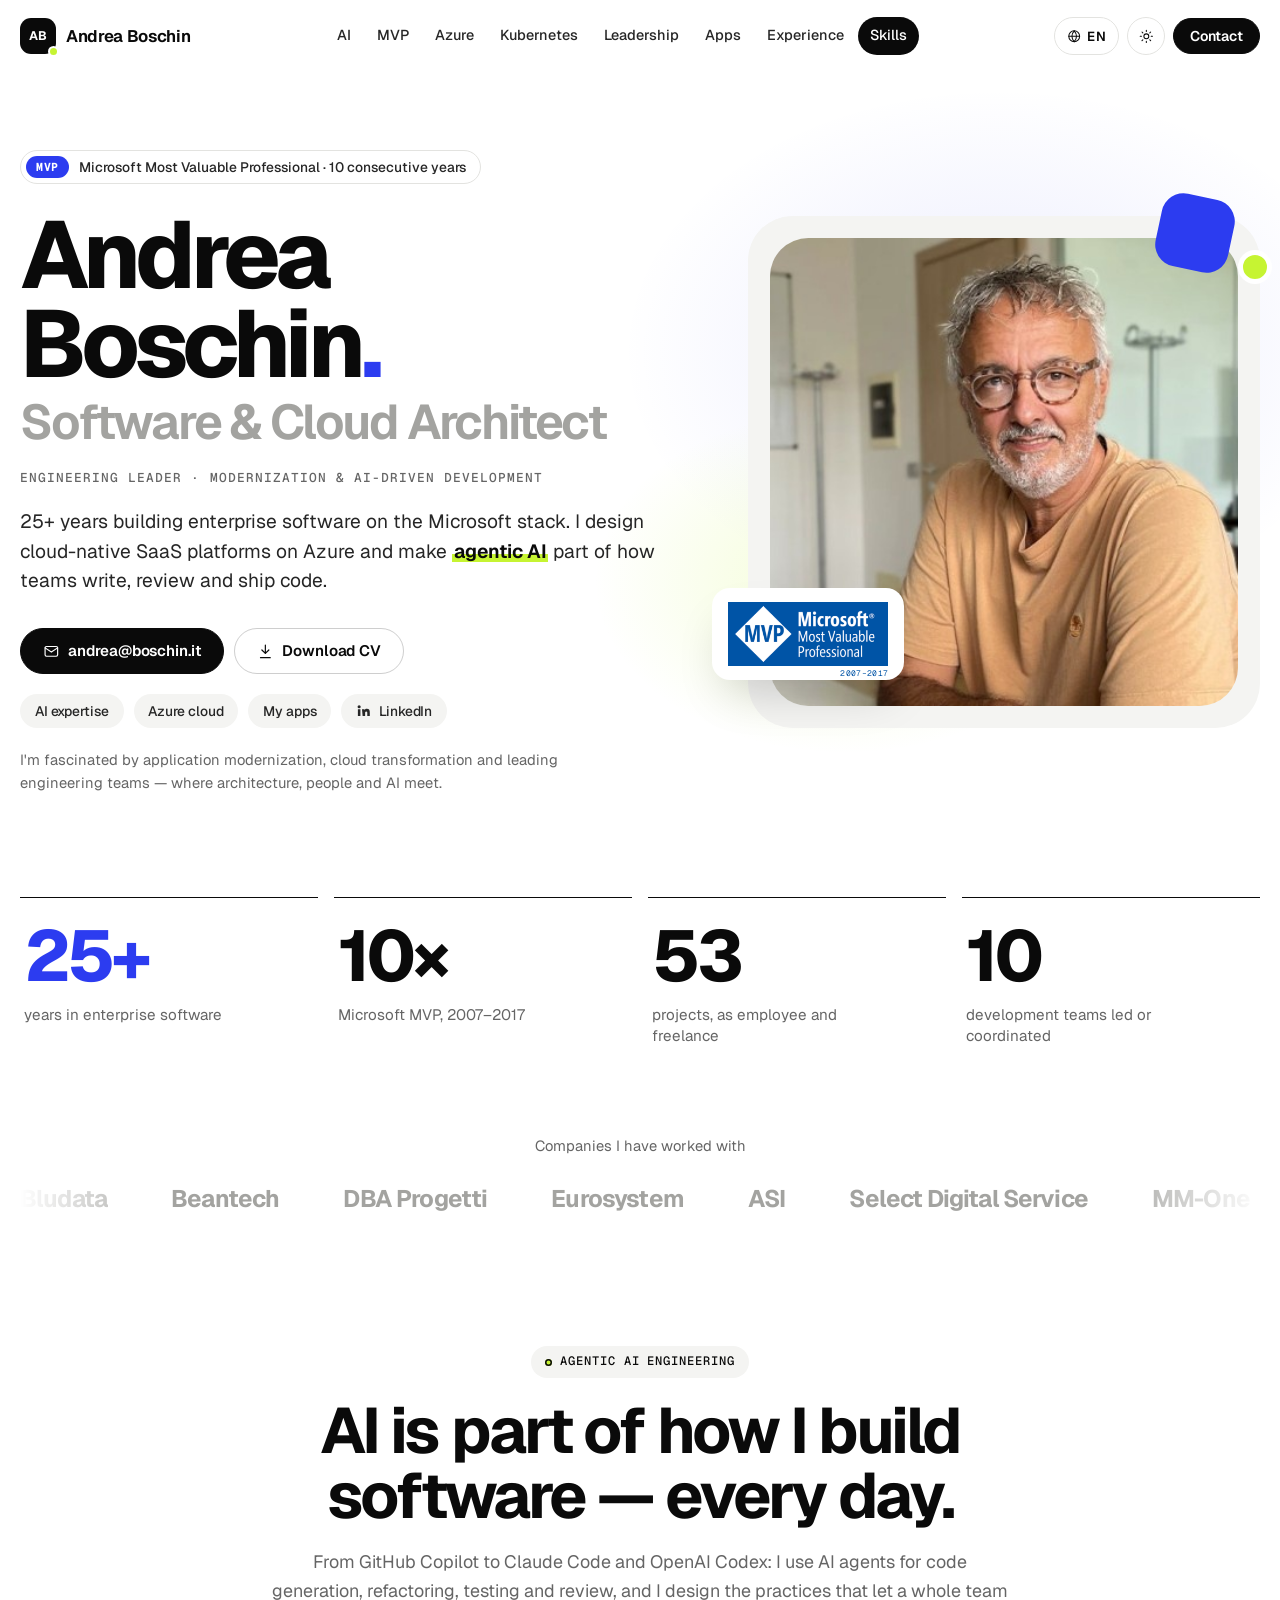
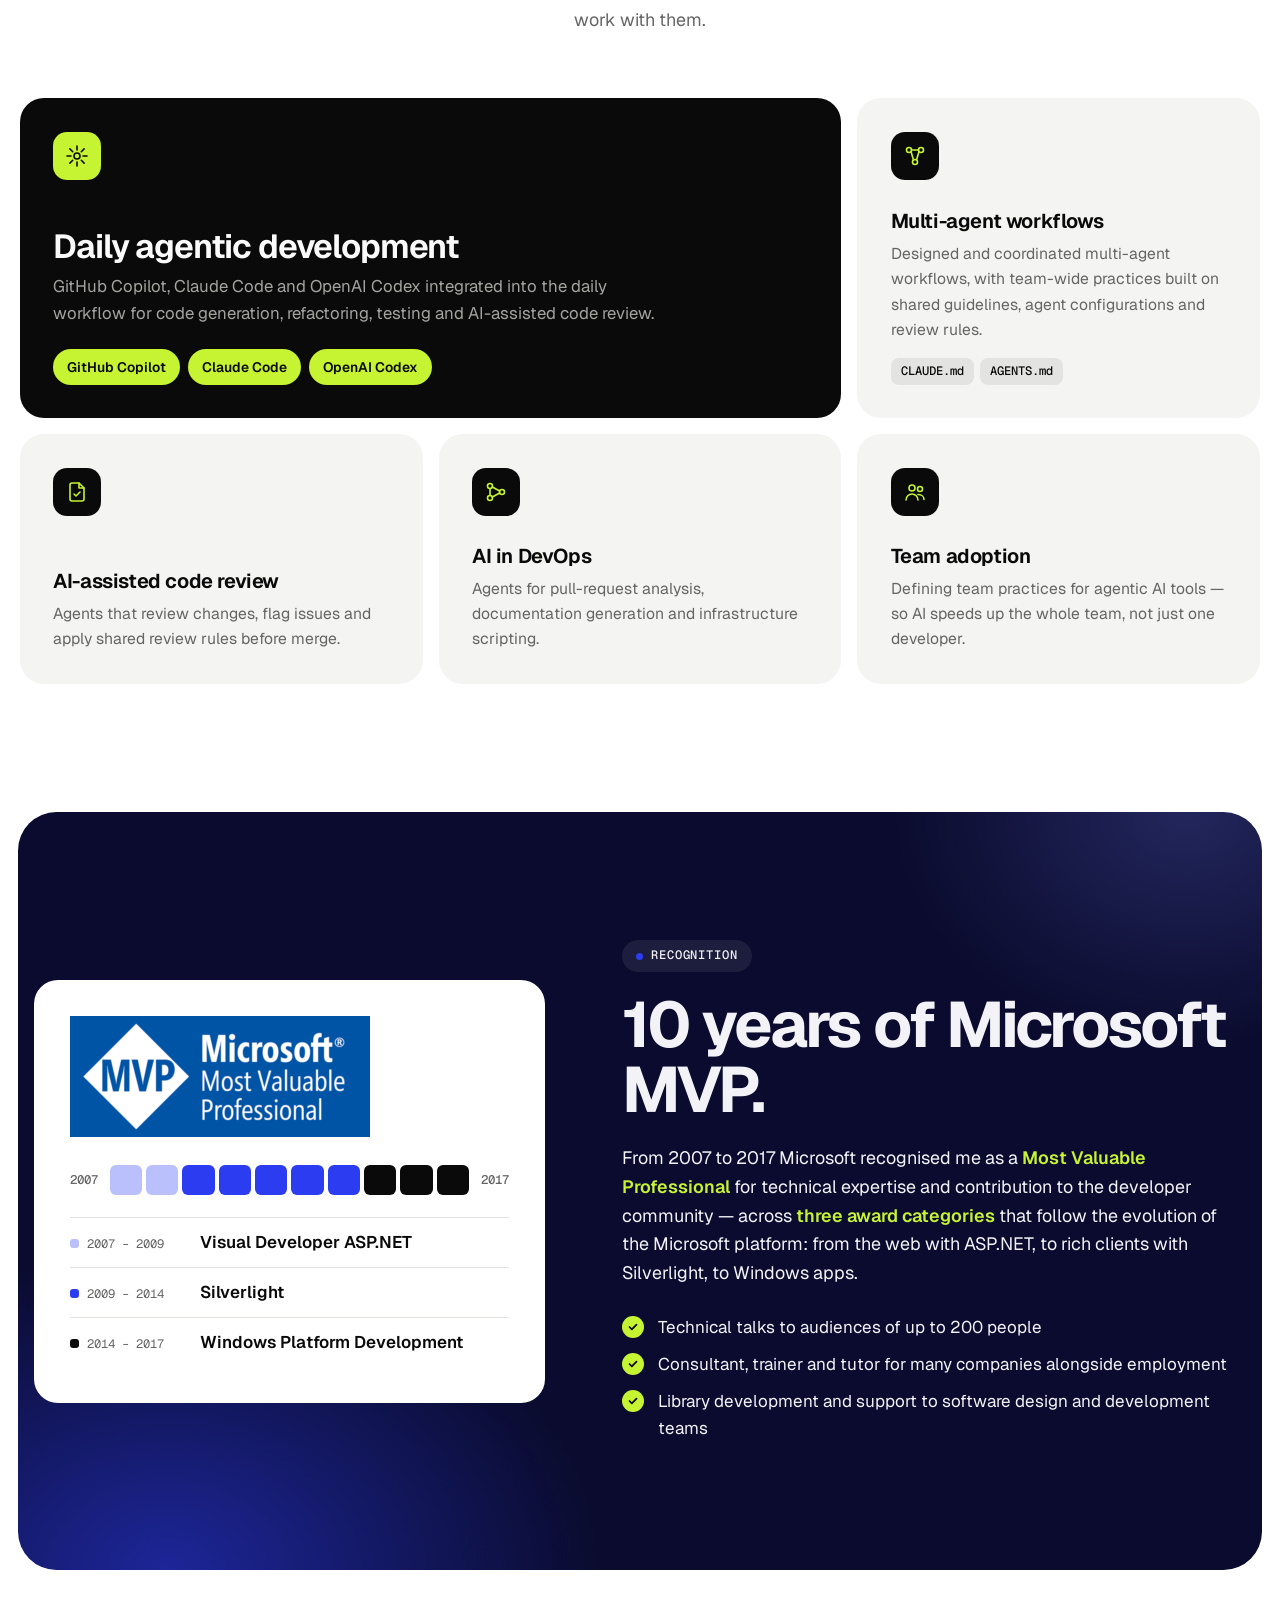
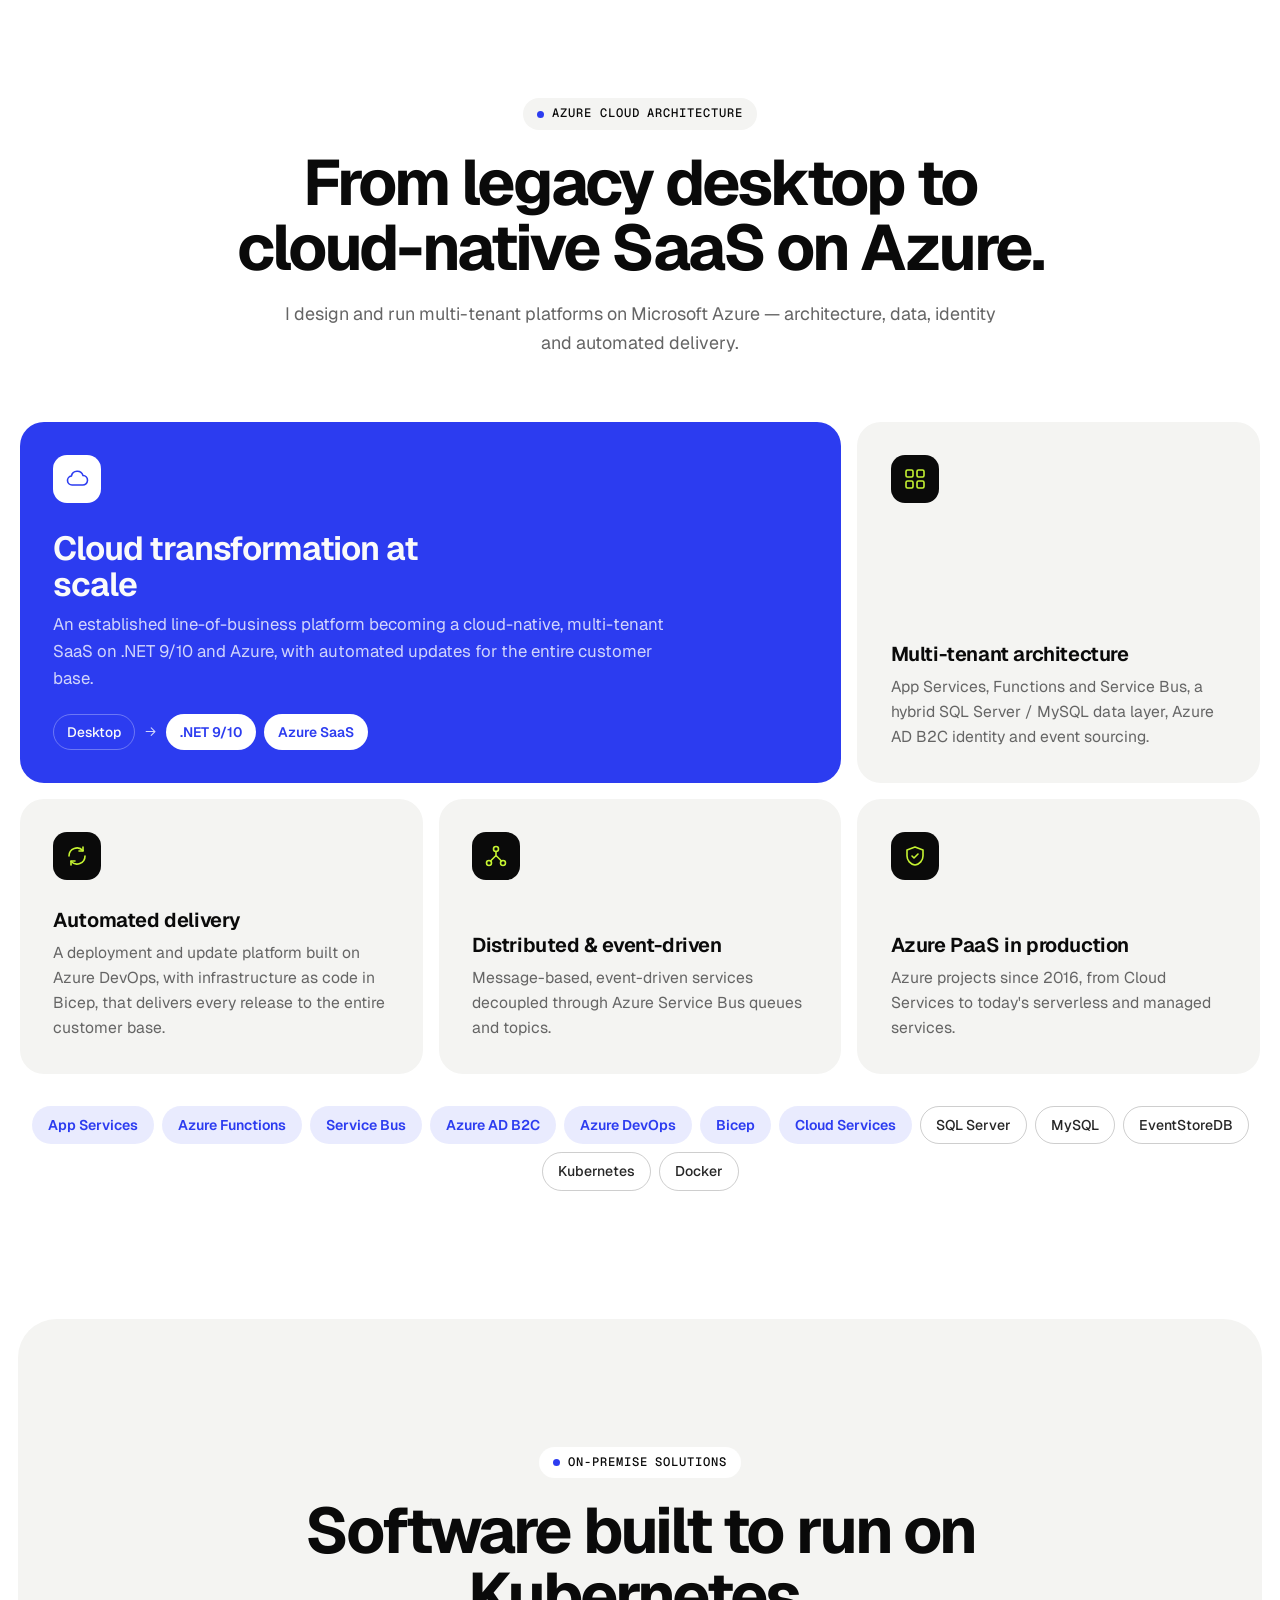
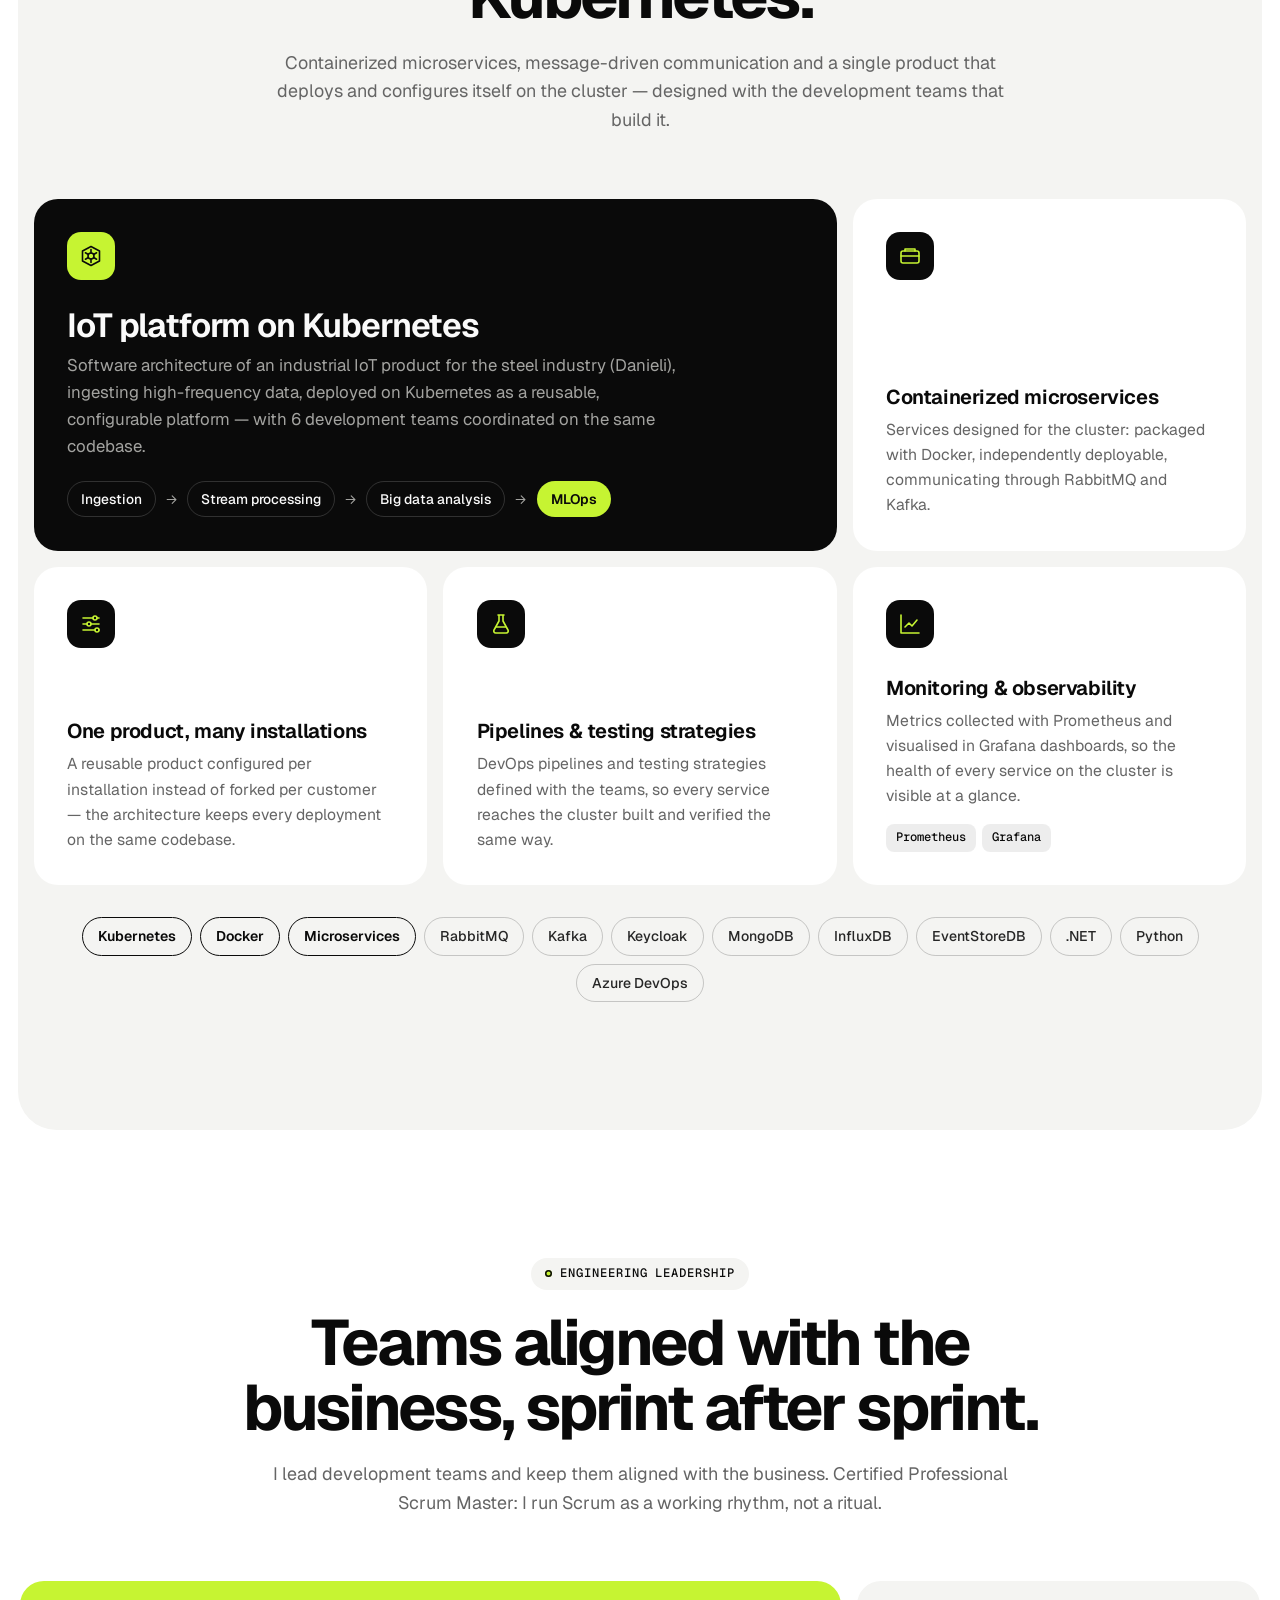
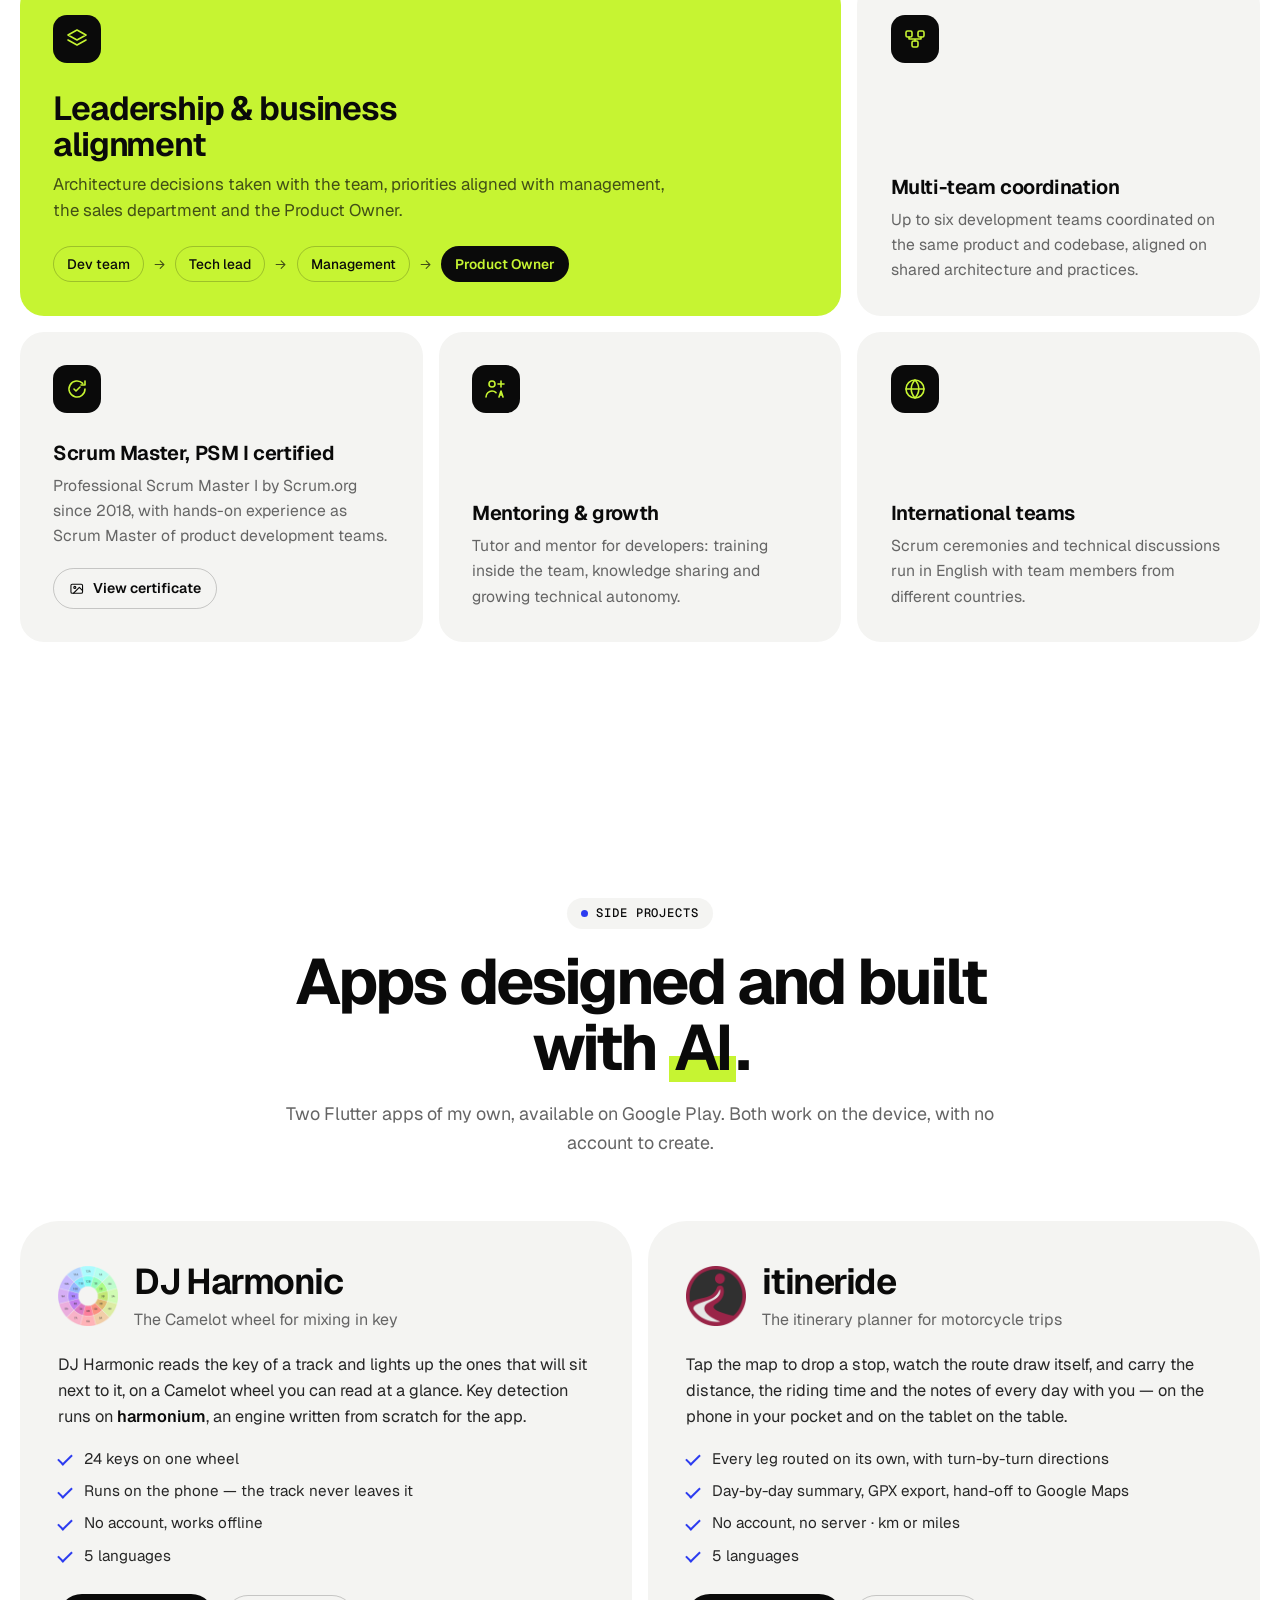
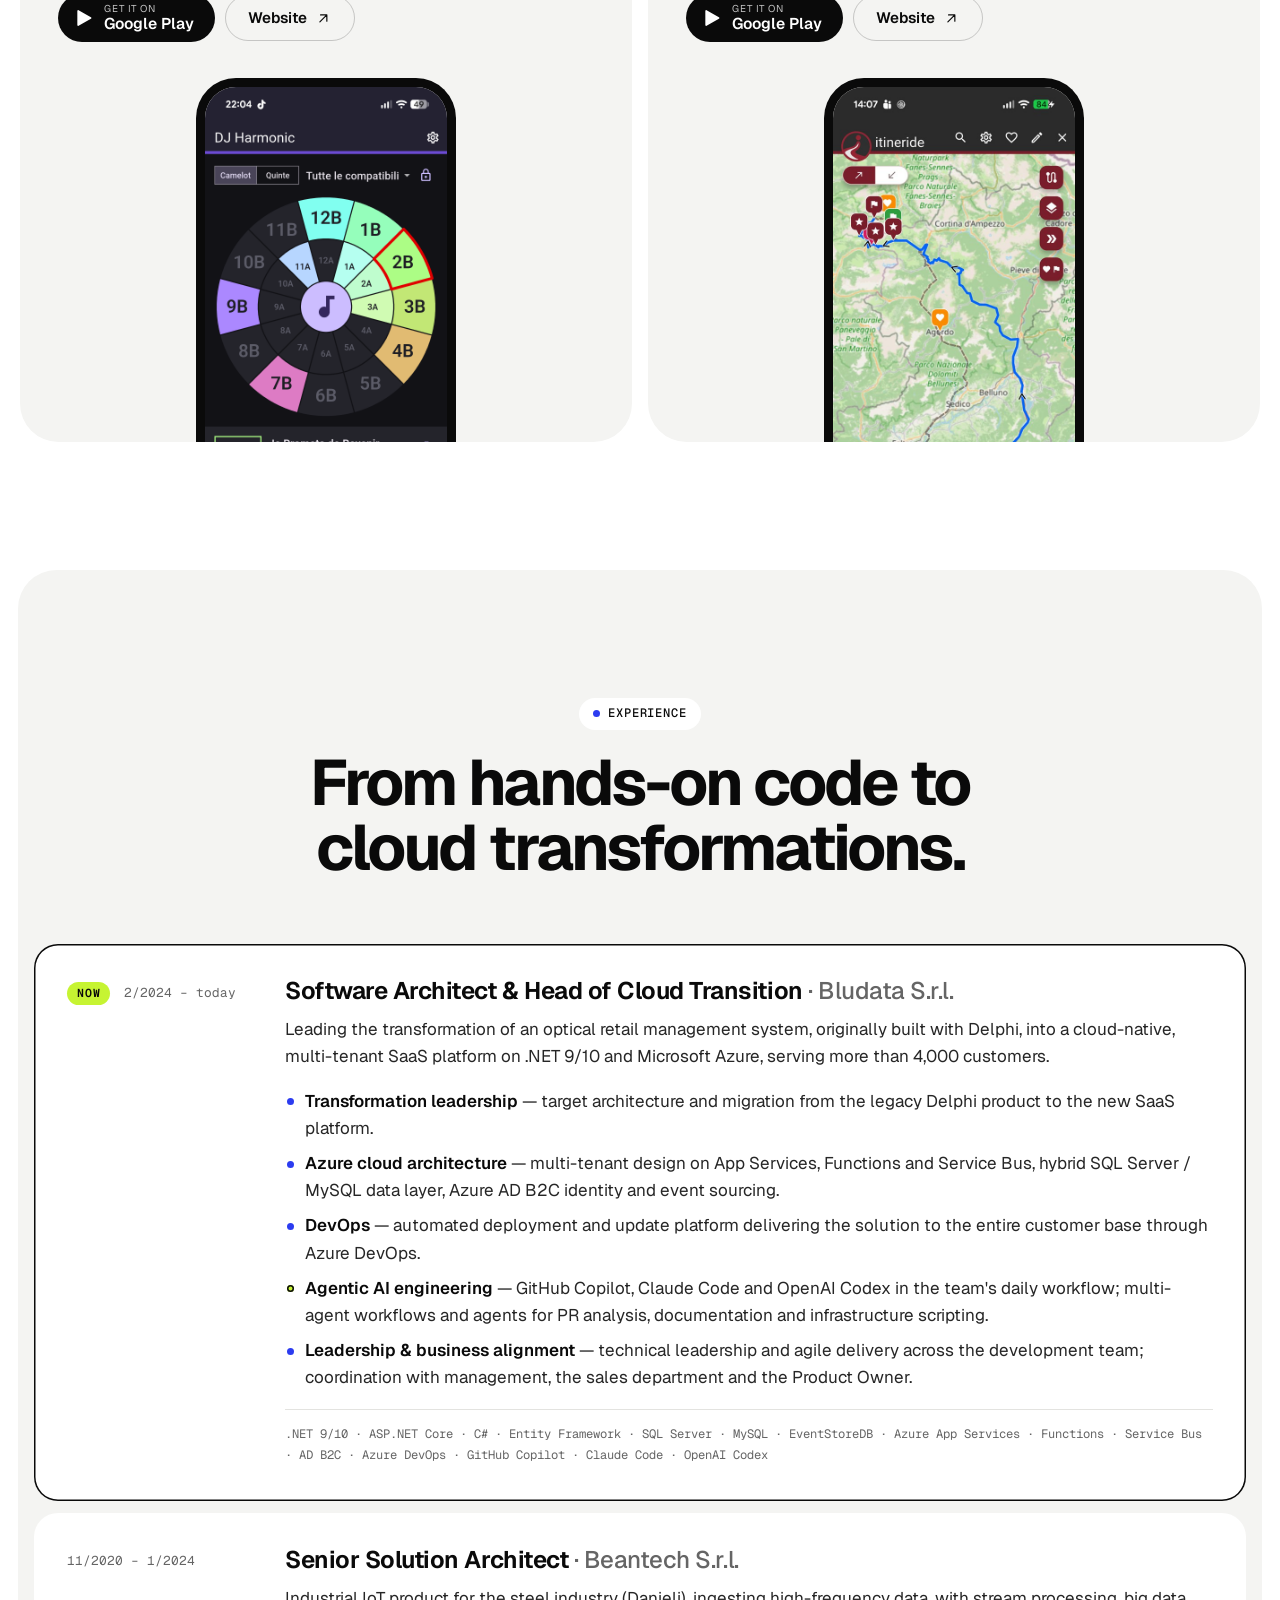
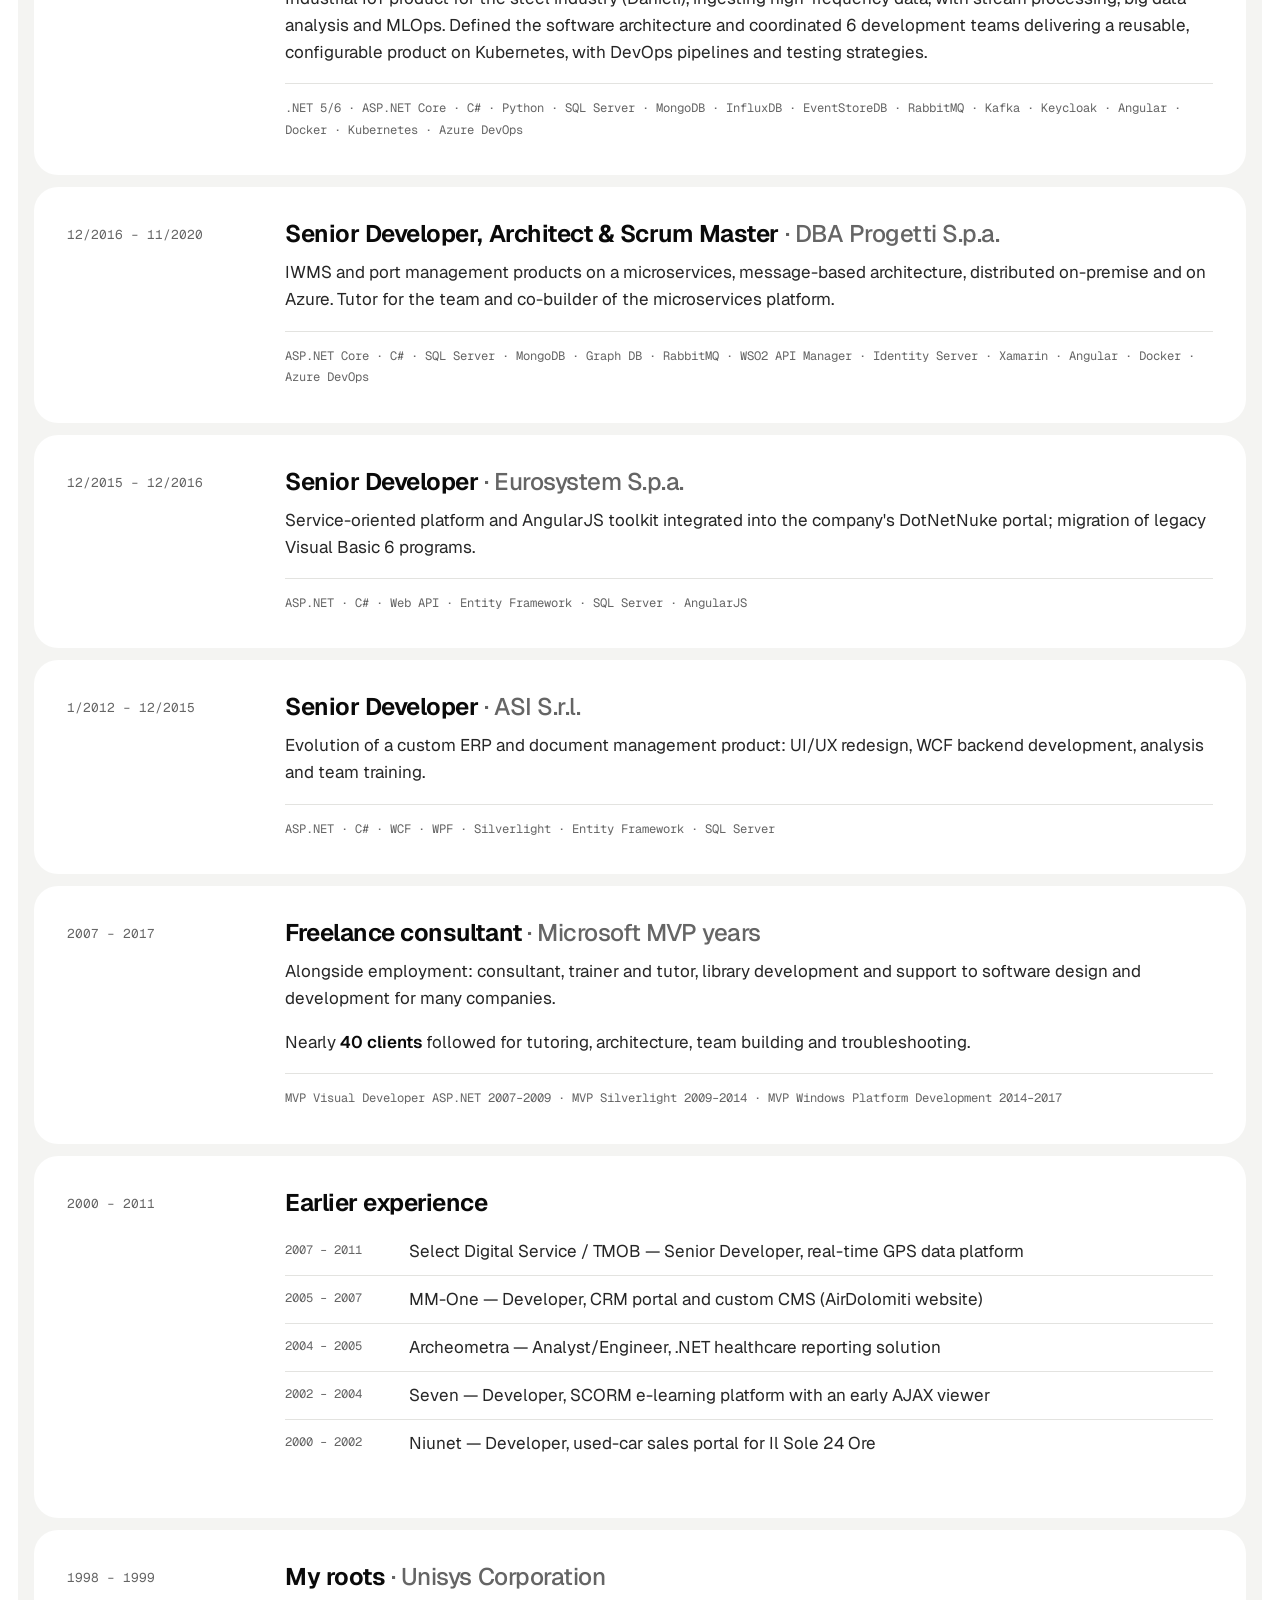
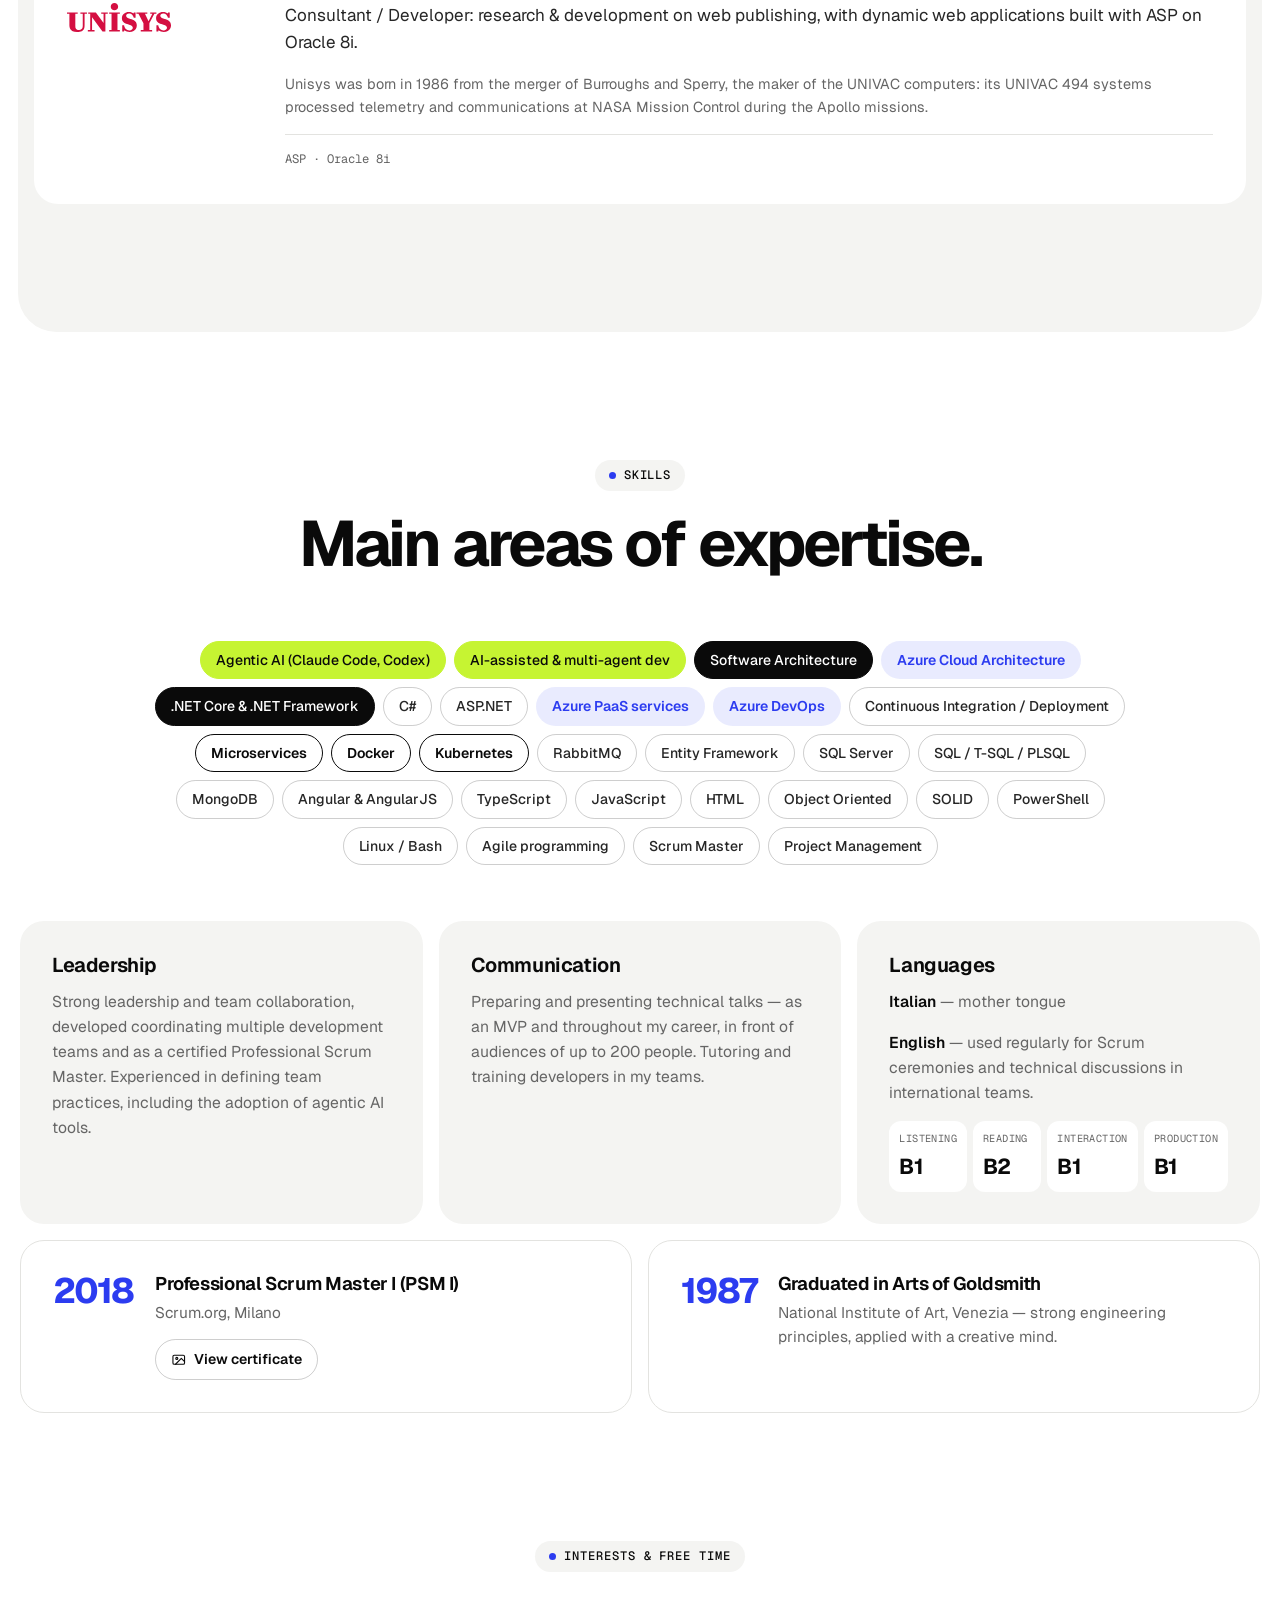
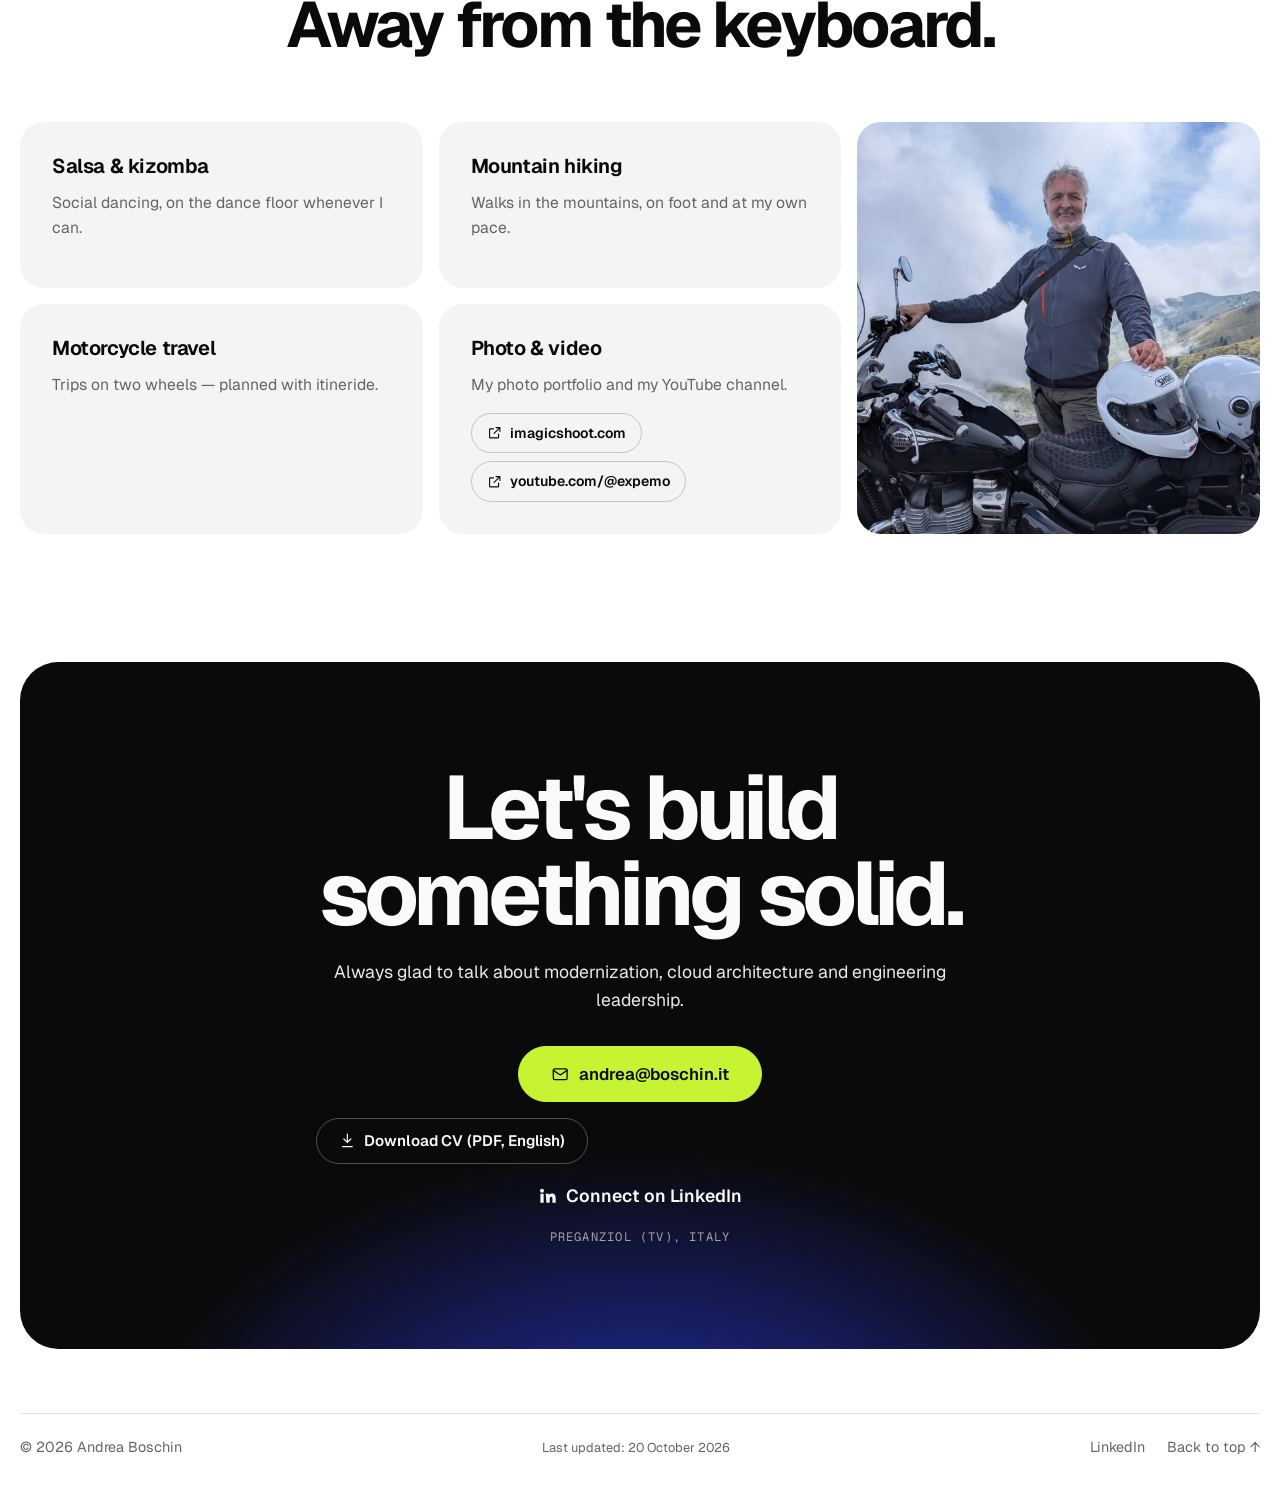
==== commit e1dff13a: "Add an interests section and align the Product Owner wording =========== - Add "Interests & free tim" ====
--- a/wwwroot/index.html
+++ b/wwwroot/index.html
@@ -480,7 +480,7 @@
               <svg viewBox="0 0 24 24"><path d="m12 3 9 5-9 5-9-5z"/><path d="m3 13 9 5 9-5"/></svg>
             </div>
             <h3>Leadership &amp; business alignment</h3>
-            <p>Architecture decisions taken with the team, priorities aligned with management and with the sales department acting as Product Owner.</p>
+            <p>Architecture decisions taken with the team, priorities aligned with management, the sales department and the Product Owner.</p>
             <div class="cycle" aria-label="Business alignment">
               <span>Dev team</span>
               <svg viewBox="0 0 24 24" aria-hidden="true"><path d="M5 12h14M13 6l6 6-6 6"/></svg>
@@ -624,7 +624,7 @@
                 <li class="li-azure"><b>Azure cloud architecture</b> — multi-tenant design on App Services, Functions and Service Bus, hybrid SQL Server / MySQL data layer, Azure AD B2C identity and event sourcing.</li>
                 <li class="li-azure"><b>DevOps</b> — automated deployment and update platform delivering the solution to the entire customer base through Azure DevOps.</li>
                 <li class="li-ai"><b>Agentic AI engineering</b> — GitHub Copilot, Claude Code and OpenAI Codex in the team's daily workflow; multi-agent workflows and agents for PR analysis, documentation and infrastructure scripting.</li>
-                <li><b>Leadership &amp; business alignment</b> — technical leadership and agile delivery across the development team; coordination with management and with the sales department acting as Product Owner.</li>
+                <li><b>Leadership &amp; business alignment</b> — technical leadership and agile delivery across the development team; coordination with management, the sales department and the Product Owner.</li>
               </ul>
               <p class="tech">.NET 9/10 · ASP.NET Core · C# · Entity Framework · SQL Server · MySQL · EventStoreDB · Azure App Services · Functions · Service Bus · AD B2C · Azure DevOps · GitHub Copilot · Claude Code · OpenAI Codex</p>
             </div>
@@ -788,6 +788,42 @@
       </div>
     </section>
 
+    <!-- INTERESTS -->
+    <section class="section section-interests" id="interests">
+      <div class="wrap">
+        <header class="section-head reveal">
+          <p class="eyebrow">Interests &amp; free time</p>
+          <h2>Away from the keyboard.</h2>
+        </header>
+
+        <div class="cards3">
+          <article class="card reveal">
+            <h3>Salsa &amp; kizomba</h3>
+            <p>Social dancing, on the dance floor whenever I can.</p>
+          </article>
+          <article class="card reveal">
+            <h3>Mountain hiking</h3>
+            <p>Walks in the mountains, on foot and at my own pace.</p>
+          </article>
+          <article class="card reveal">
+            <h3>Motorcycle travel</h3>
+            <p>Trips on two wheels — planned with itineride.</p>
+          </article>
+          <article class="card reveal">
+            <h3>Photo &amp; video</h3>
+            <p>My photo portfolio and my YouTube channel.</p>
+            <div class="interest-links">
+              <a class="cert-link" href="https://www.imagicshoot.com" target="_blank" rel="noopener"><svg viewBox="0 0 24 24" aria-hidden="true"><path d="M14 4h6v6M20 4l-9 9M18 14v5a1 1 0 0 1-1 1H5a1 1 0 0 1-1-1V7a1 1 0 0 1 1-1h5"/></svg><span>imagicshoot.com</span></a>
+              <a class="cert-link" href="https://www.youtube.com/@expemo" target="_blank" rel="noopener"><svg viewBox="0 0 24 24" aria-hidden="true"><path d="M14 4h6v6M20 4l-9 9M18 14v5a1 1 0 0 1-1 1H5a1 1 0 0 1-1-1V7a1 1 0 0 1 1-1h5"/></svg><span>youtube.com/@expemo</span></a>
+            </div>
+          </article>
+          <figure class="interests-photo reveal">
+            <img src="assets/andrea-boschin-moto.jpg" alt="Andrea Boschin with his motorcycle on a mountain road" width="1600" height="1200" loading="lazy" decoding="async">
+          </figure>
+        </div>
+      </div>
+    </section>
+
     <!-- CONTACT -->
     <section class="section section-contact" id="contact">
       <div class="wrap contact reveal">
--- a/wwwroot/assets/site.css
+++ b/wwwroot/assets/site.css
@@ -520,6 +520,14 @@
 .card { padding: clamp(24px, 2.6vw, 32px); border-radius: var(--r); background: var(--tile-bg); }
 .card h3 { margin-bottom: 12px; }
 .card p { color: var(--muted); font-size: .98rem; }
+/* Interests follow Skills on the same background: the Skills bottom padding is the only gap. */
+.section-interests { padding-top: 0; }
+/* Interests: four text cards on the left (2 + 2), the photo on the right across both rows.
+   The image is positioned out of the flow, so the row heights come from the cards alone. */
+.interests-photo { grid-column: 3; grid-row: 1 / span 2; position: relative; margin: 0; border-radius: var(--r); overflow: hidden; background: var(--tile-bg); }
+.interests-photo img { position: absolute; inset: 0; width: 100%; height: 100%; object-fit: cover; object-position: 50% 30%; }
+.interest-links { display: flex; flex-wrap: wrap; gap: 8px; margin-top: 16px; }
+.interest-links .cert-link { margin-top: 0; }
 .cefr { display: grid; grid-template-columns: repeat(4, 1fr); gap: 6px; margin: 8px 0 0; }
 .cefr div { padding: 10px 10px 8px; border-radius: 12px; background: var(--bg); }
 .cefr dt { font-size: .64rem; text-transform: uppercase; letter-spacing: .04em; color: var(--muted); }
@@ -620,6 +628,8 @@
   .mvp-logo { max-width: 520px; }
   .apps { grid-template-columns: 1fr; }
   .cards3 { grid-template-columns: 1fr; }
+  .interests-photo { grid-column: auto; grid-row: auto; }
+  .interests-photo img { position: static; aspect-ratio: 4 / 3; height: auto; }
   .job { grid-template-columns: 1fr; gap: 10px; }
   .job-when { padding-top: 0; }
 }
